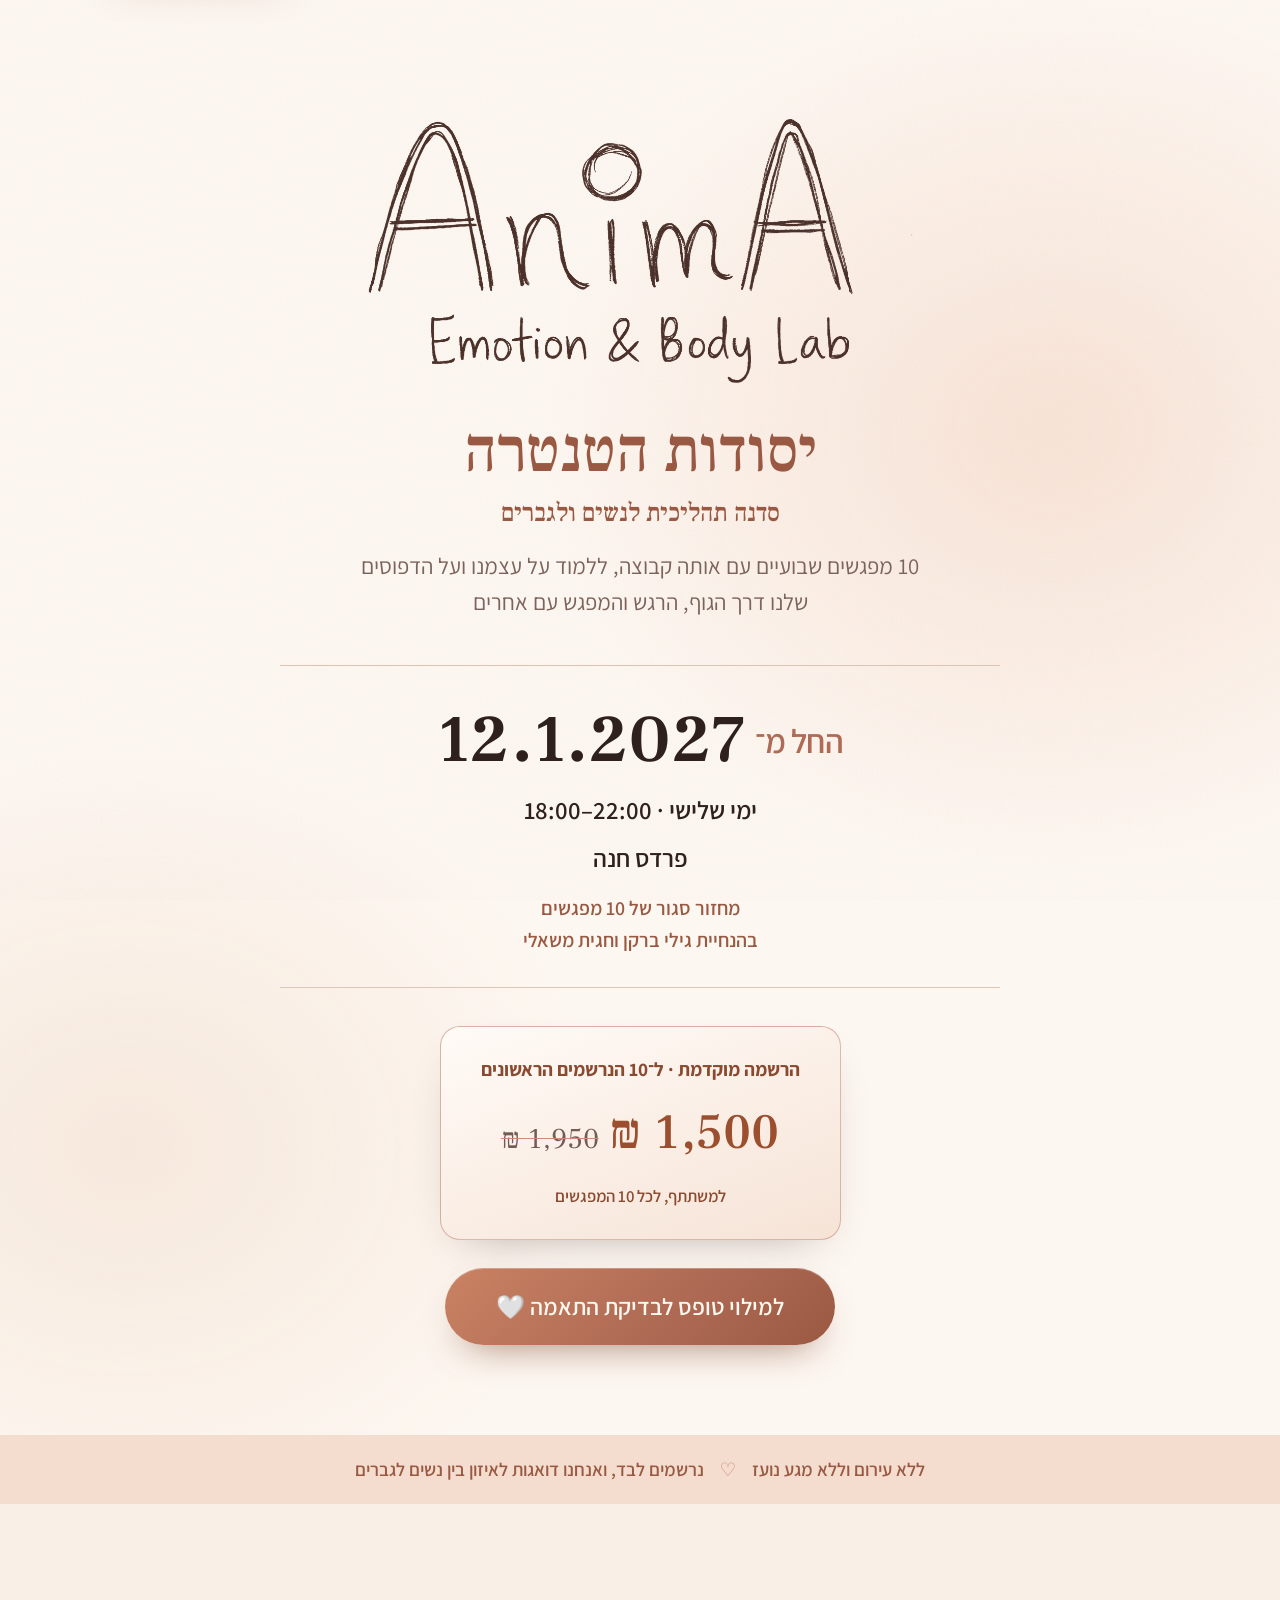
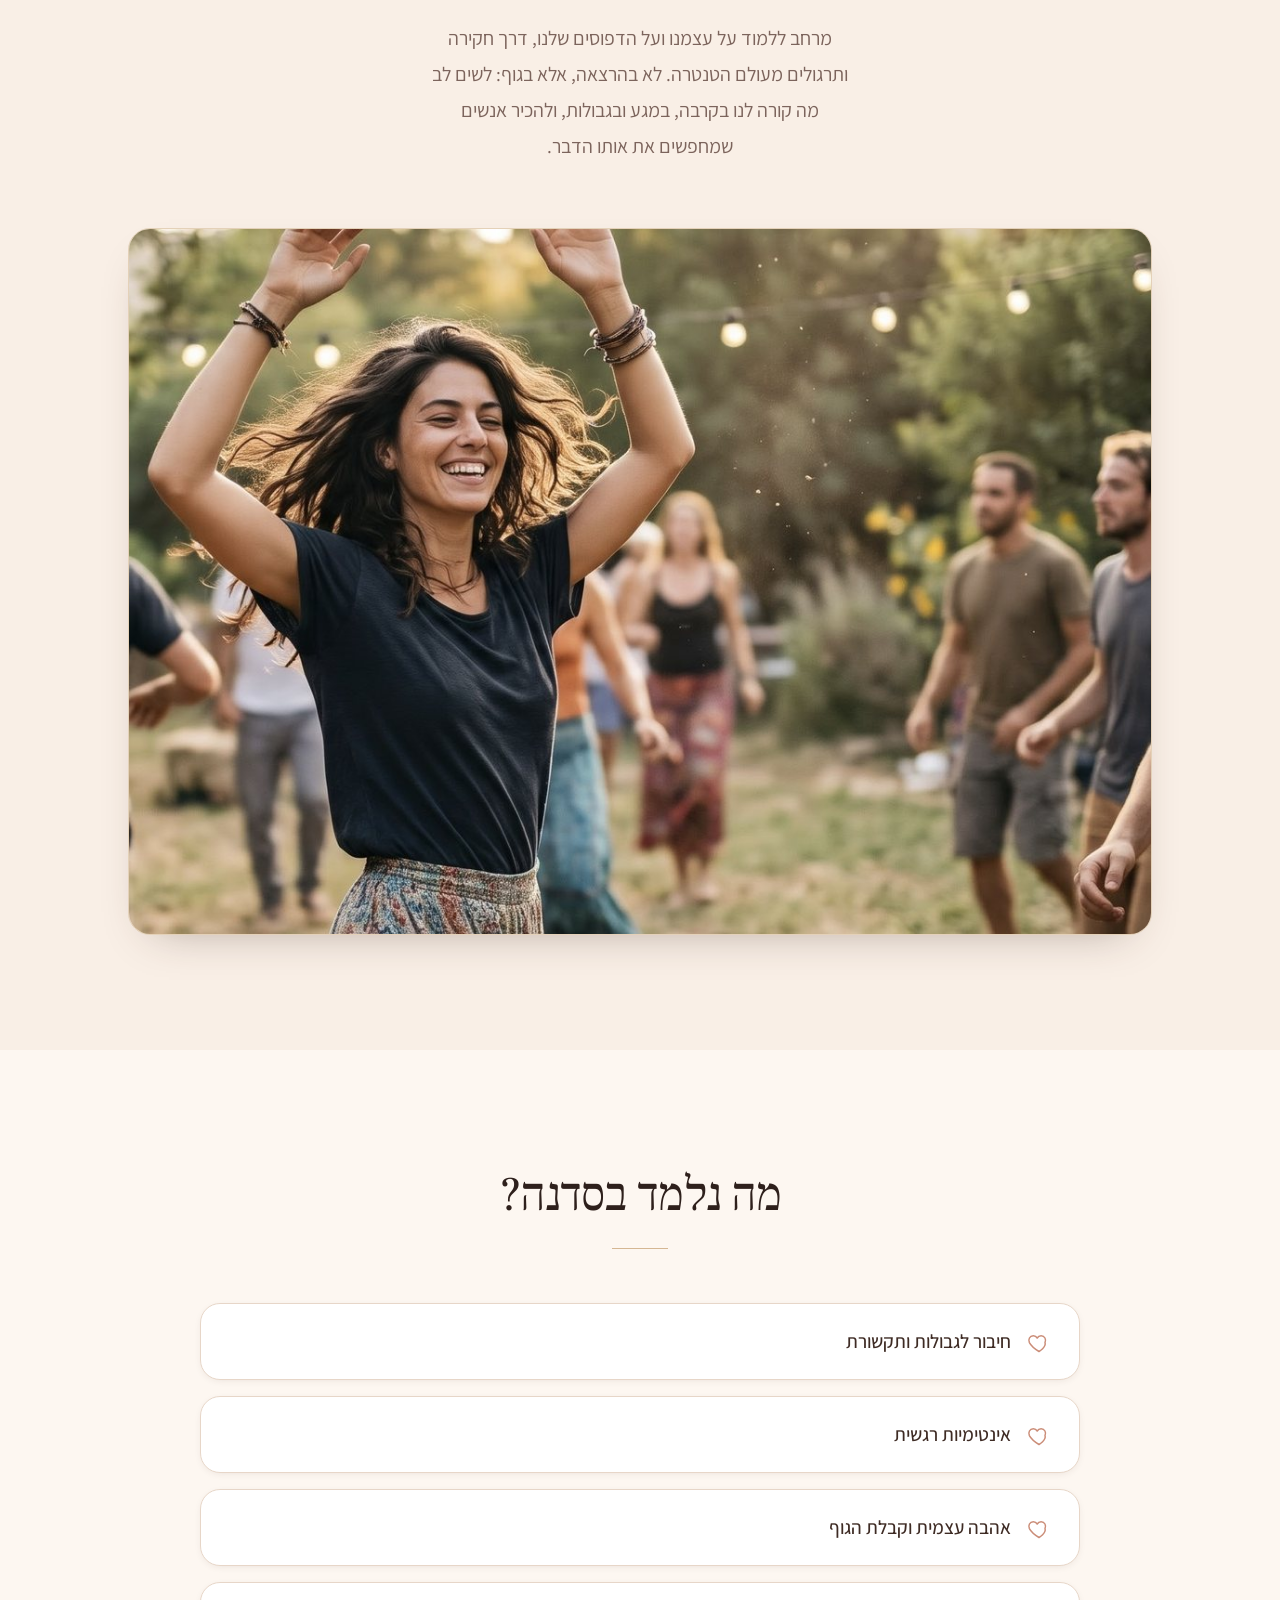
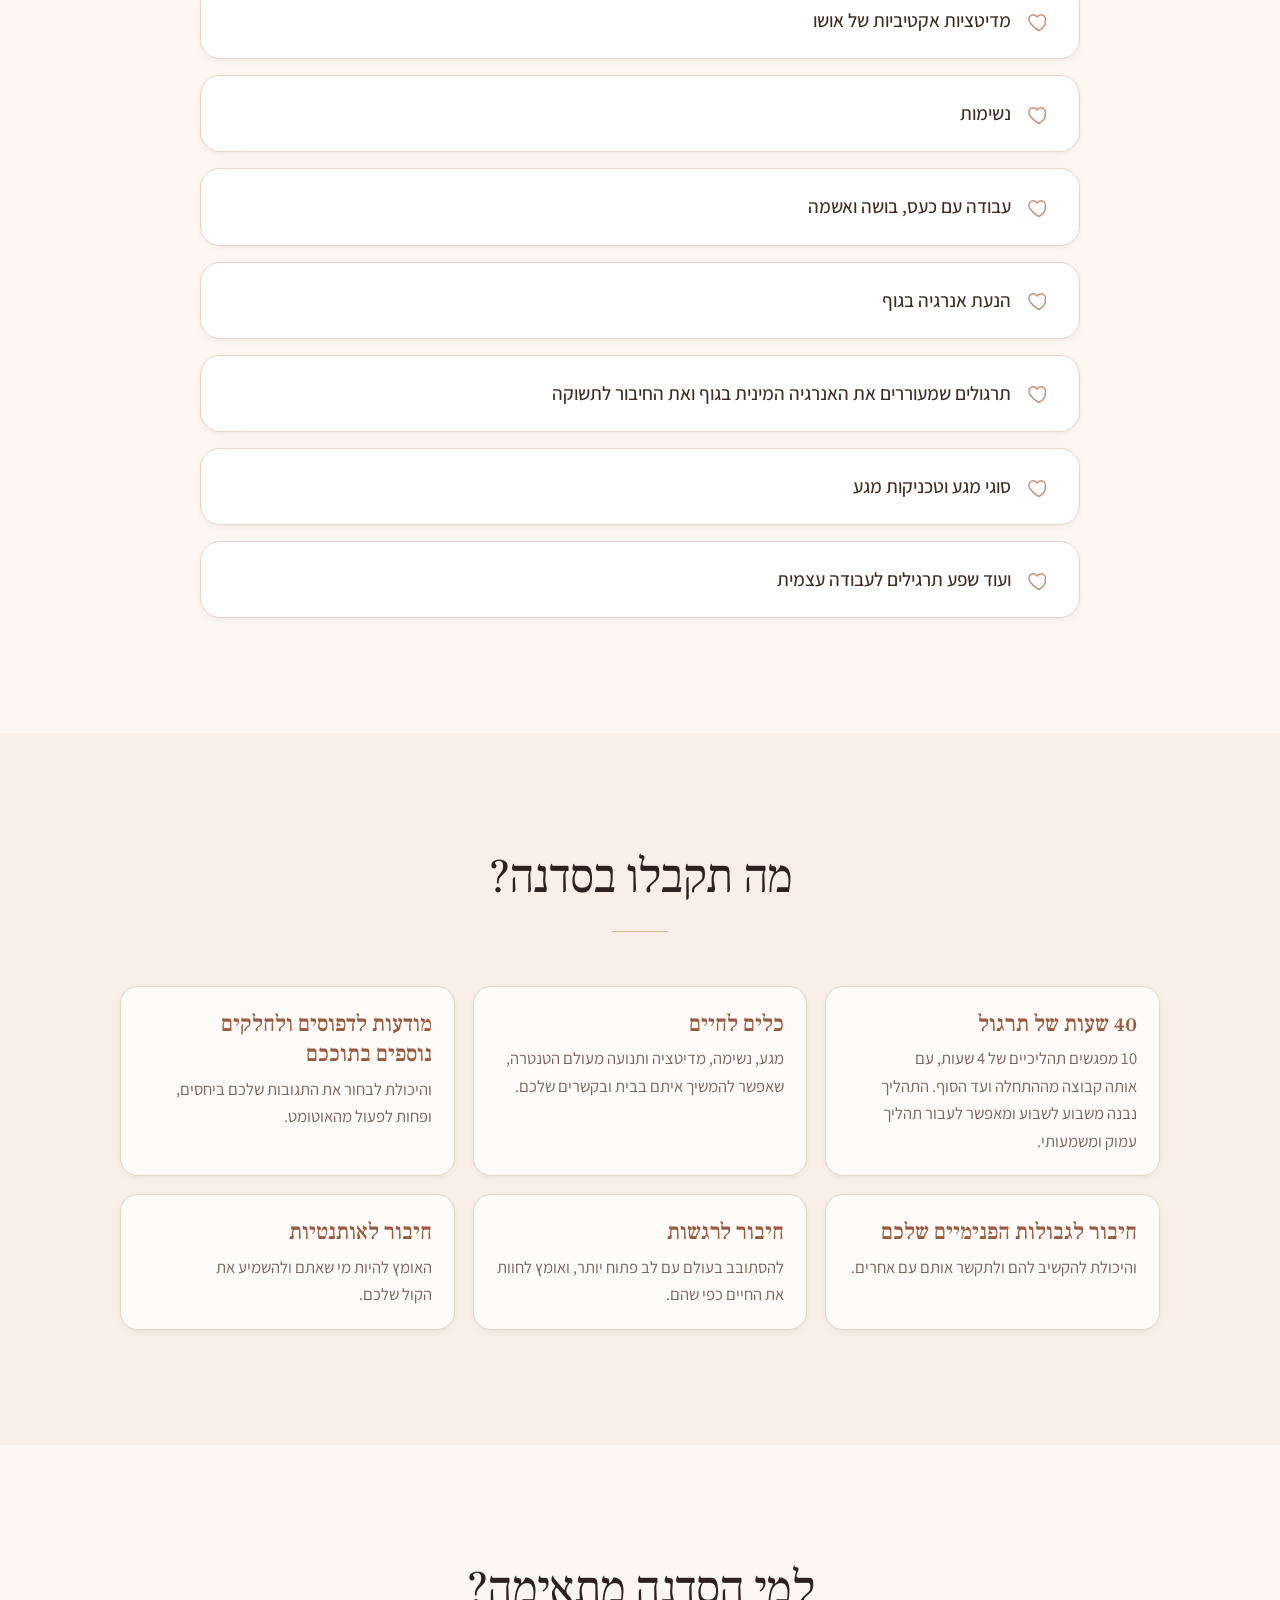
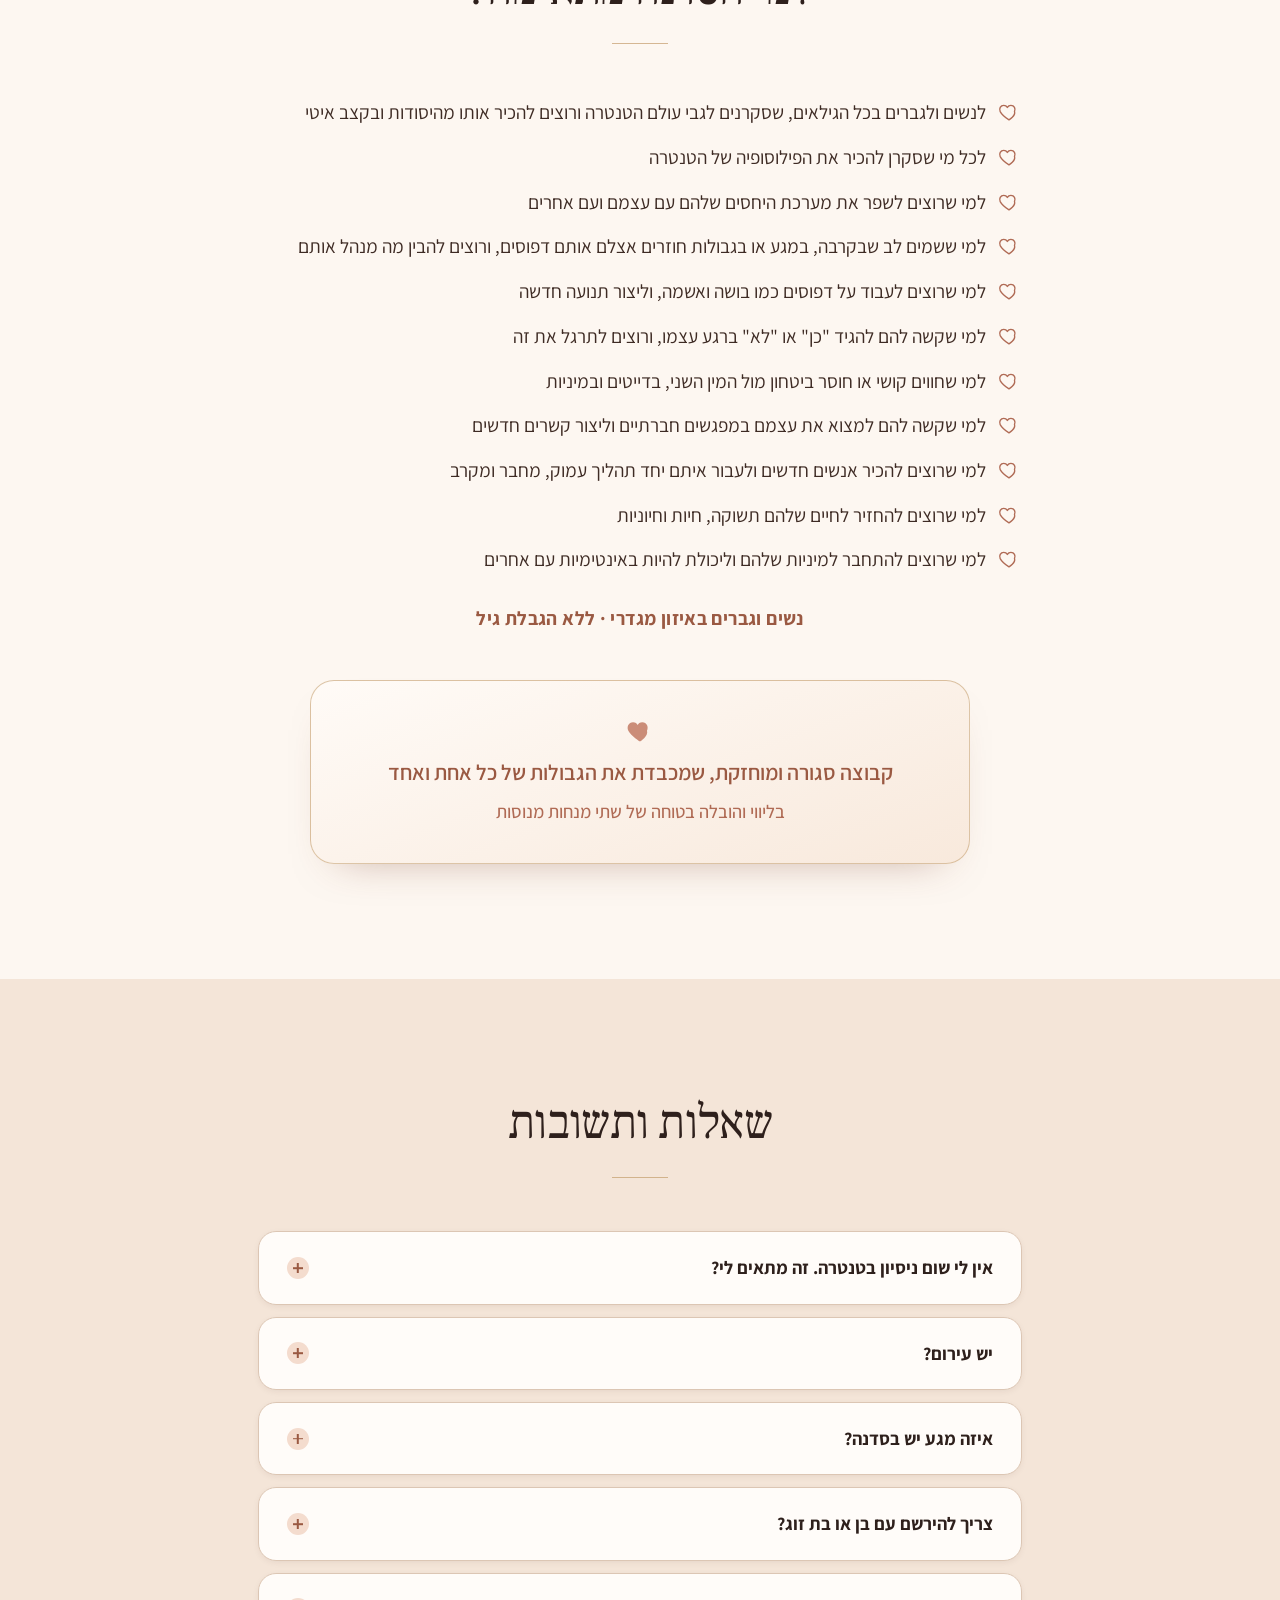
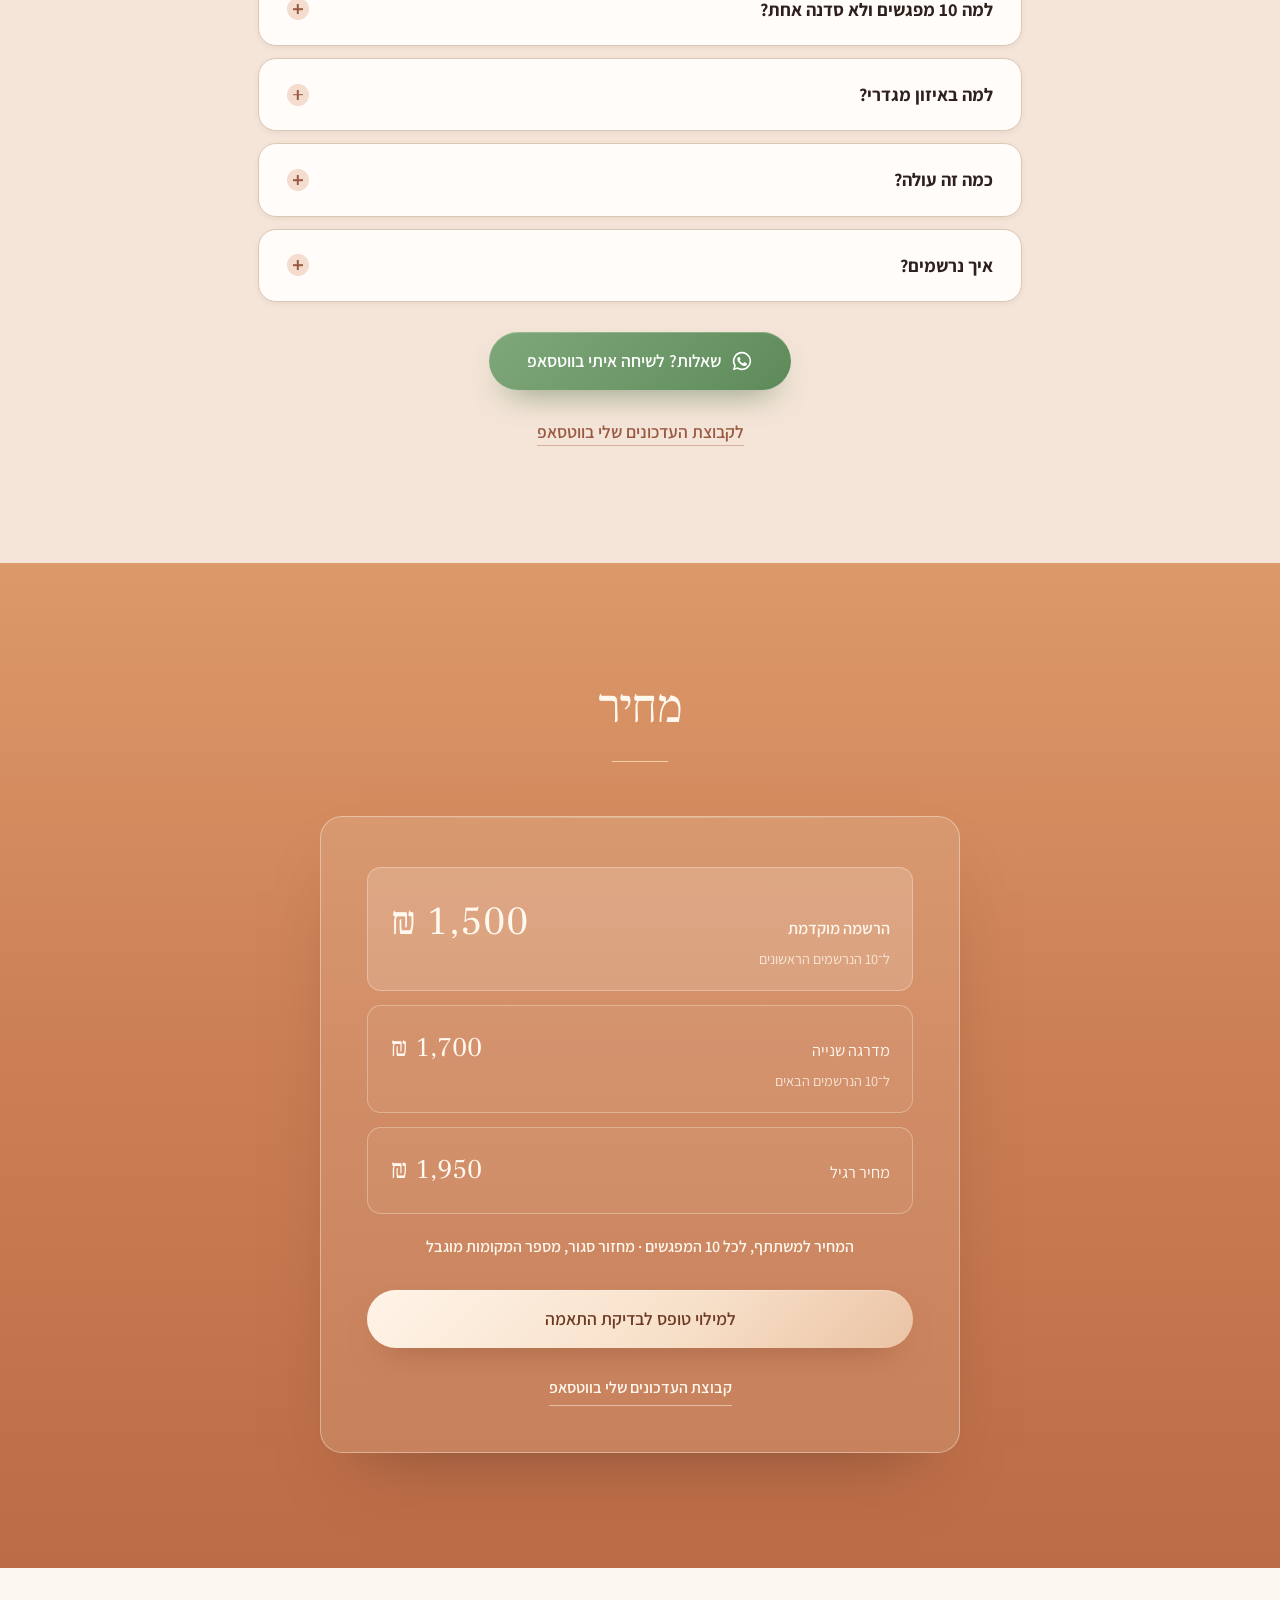
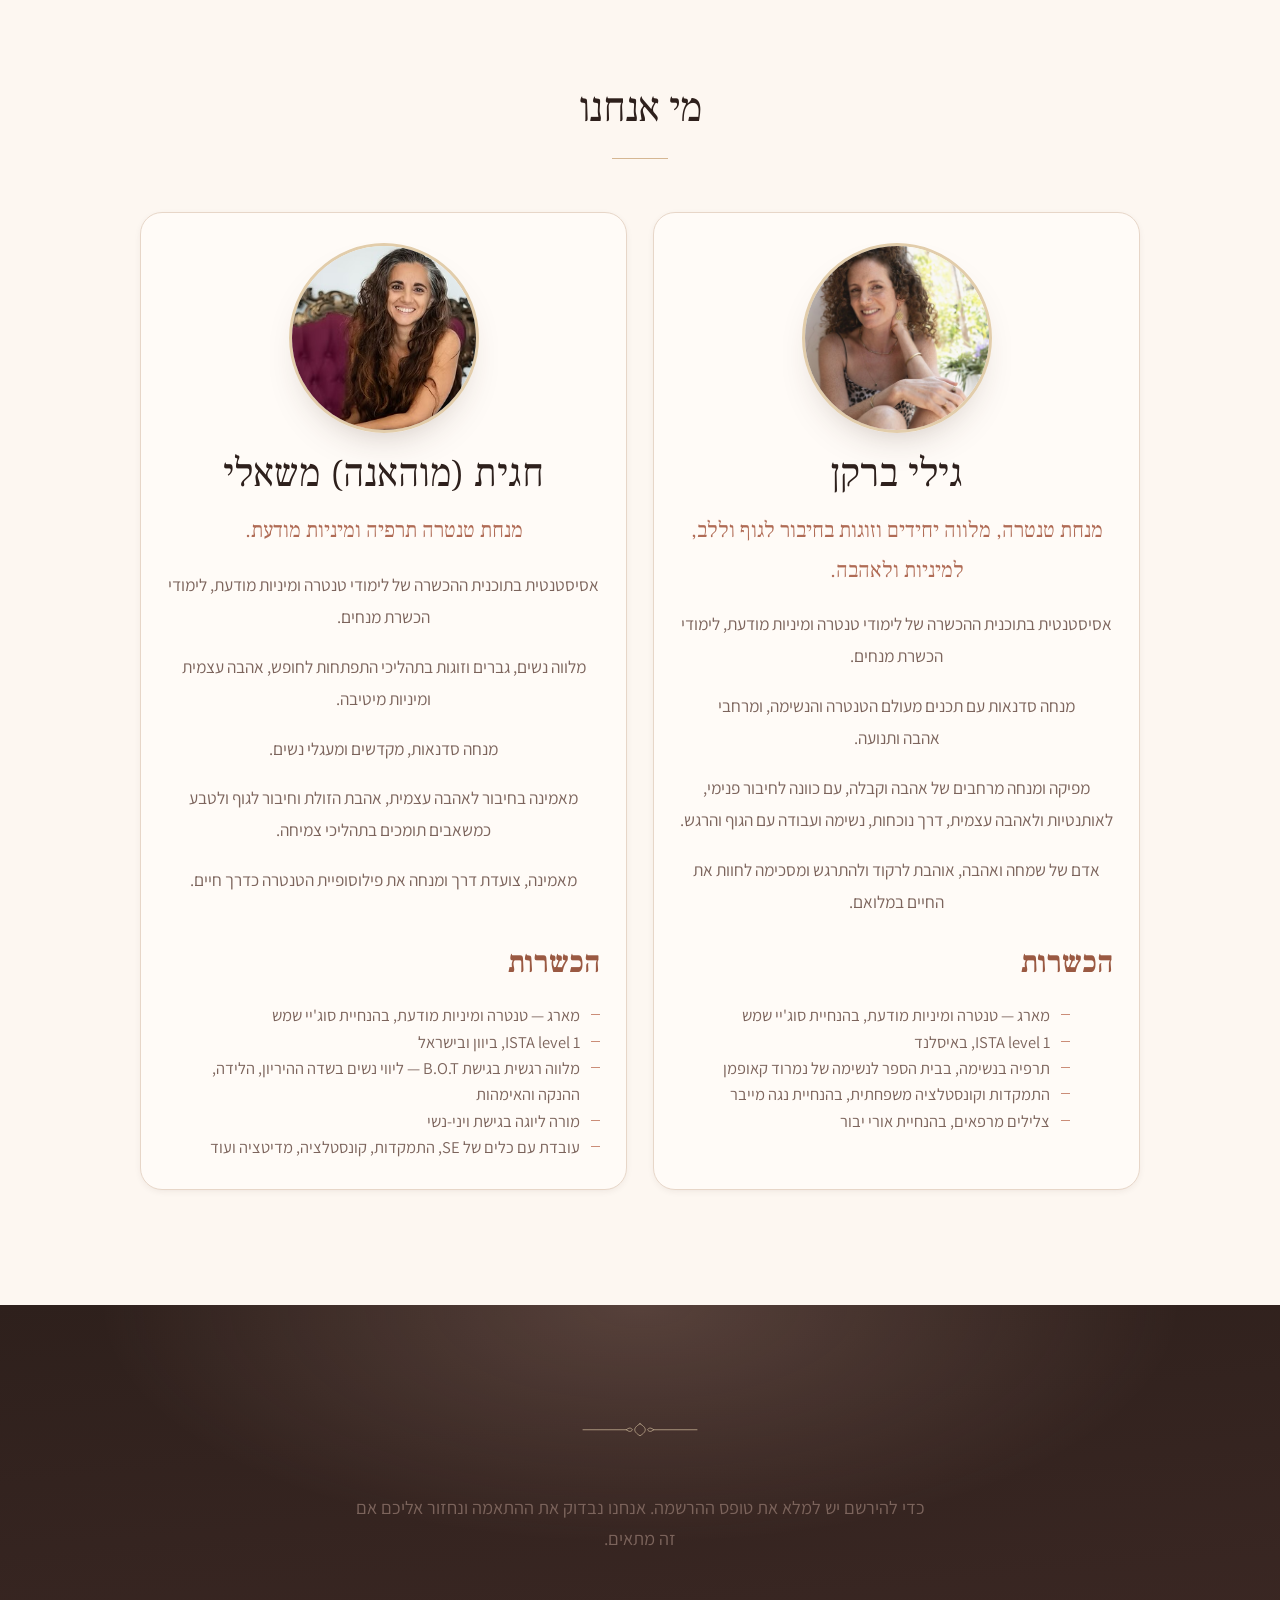
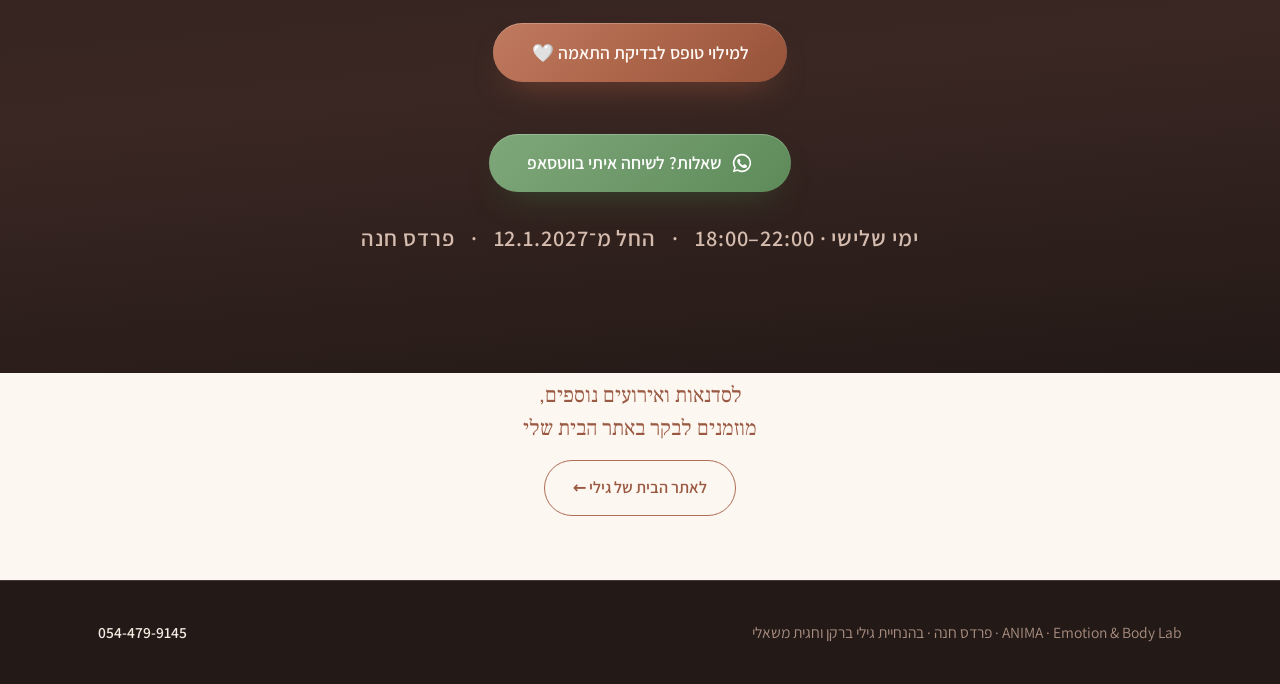
==== index.html @ 88823bd6 "ANIMA page: form buttons say 'למילוי טופס לבדיקת התאמה' Co-Authored-By: Claude Opus 5.5 <noreply@ant" ====
<!doctype html>
<html lang="he" dir="rtl">
<head>
<meta charset="utf-8">
<meta name="viewport" content="width=device-width,initial-scale=1,viewport-fit=cover">
<title>ANIMA · Emotion &amp; Body Lab</title>
<meta name="description" content="ANIMA · Emotion &amp; Body Lab – סדנה תהליכית מעולם הטנטרה לנשים ולגברים בפרדס חנה. 10 מפגשים, ימי שלישי 18:00–22:00, מפגש ראשון 12.1.2027. בהנחיית גילי ברקן וחגית משאלי.">
<meta property="og:type" content="website">
<meta property="og:locale" content="he_IL">
<meta property="og:title" content="ANIMA · Emotion &amp; Body Lab">
<meta property="og:description" content="סדנה תהליכית מעולם הטנטרה לנשים ולגברים · 10 מפגשים בימי שלישי · פרדס חנה · ללא עירום וללא מגע נועז.">
<link rel="icon" href="data:image/svg+xml,%3Csvg xmlns='http://www.w3.org/2000/svg' viewBox='0 0 100 100'%3E%3Ctext y='.9em' font-size='90'%3E%F0%9F%A4%8D%3C/text%3E%3C/svg%3E">
<link rel="preconnect" href="https://fonts.googleapis.com">
<link rel="preconnect" href="https://fonts.gstatic.com" crossorigin>
<link rel="stylesheet" href="https://fonts.googleapis.com/css2?family=Assistant:wght@300;400;500;600;700&family=Frank+Ruhl+Libre:wght@300;400;500;700;900&family=Cardo:ital,wght@0,400;0,700;1,400&family=Patrick+Hand&display=swap">
<style>[hidden]:not([hidden=until-found i]){display:none!important}img{max-width:100%}

/* ---- */


:root{
  color-scheme: light;
  direction: rtl;
  --cream:#FCF6F0;
  --cream-2:#F8EDE4;
  --sand:#F1E2D5;
  --espresso:#2E201C;
  --espresso-2:#231916;
  --clay:#9E5A4C;
  --clay-deep:#83483C;
  --clay-light:#C07F6E;
  --blush:#E2B3A4;
  --blush-soft:#F0D5C9;
  --gilt:#BE9B62;
  --gilt-soft:#DCC49A;
  --ink:#3B2823;
  --muted:#77605A;
  --muted-2:#6F5A52;
  --on-dark:#F7EBE2;
  --on-dark-2:#D5BCAF;
  --on-dark-3:#A98E82;
  --line:#E7D6C8;
  --line-2:#DCC6B4;
  --line-dark:rgba(242,227,214,.16);
  --sh-sm:0 2px 10px -4px rgba(62,38,30,.16);
  --sh-md:0 18px 44px -26px rgba(62,38,30,.42);
  --sh-lg:0 34px 70px -40px rgba(62,38,30,.5);
}
*,*::before,*::after{box-sizing:border-box;}
body{
  margin:0;
  direction:rtl;
  text-align:right;
  background:var(--cream);
  color:var(--ink);
  font-family:'Assistant','Segoe UI',system-ui,-apple-system,Arial,sans-serif;
  font-size:17.5px;
  font-weight:400;
  line-height:1.8;
  -webkit-font-smoothing:antialiased;
  text-rendering:optimizeLegibility;
  overflow-x:hidden;
}
img{max-width:100%;display:block;}
a{color:inherit;text-decoration:none;}
h1,h2,h3{font-family:'Frank Ruhl Libre','Times New Roman',Georgia,serif;font-weight:400;text-wrap:balance;margin:0;line-height:1.22;}
p{margin:0;}
dl,dd{margin:0;}
s{text-decoration-thickness:1px;}
::selection{background:var(--blush-soft);color:var(--espresso);}
:focus-visible{outline:2px solid var(--clay);outline-offset:3px;border-radius:6px;}

/* ================= layout primitives ================= */
.wrap{width:100%;max-width:1180px;margin-inline:auto;padding-inline:clamp(20px,5vw,48px);}
.wrap--narrow{max-width:940px;}
.section{padding-block:clamp(70px,9vw,126px);position:relative;}
.section h2{font-size:clamp(1.95rem,4.5vw,3rem);letter-spacing:-.015em;color:var(--espresso);}
.section h2 em{font-style:normal;color:var(--clay);}
.rule{width:56px;height:1px;background:var(--gilt);margin-top:24px;opacity:.75;}
.rule--center{margin-inline:auto;}
.grain{
  position:fixed;inset:0;z-index:6;pointer-events:none;opacity:.05;mix-blend-mode:multiply;
  background-image:url("data:image/svg+xml,%3Csvg xmlns='http://www.w3.org/2000/svg' width='200' height='200'%3E%3Cfilter id='n'%3E%3CfeTurbulence type='fractalNoise' baseFrequency='.8' numOctaves='3'/%3E%3C/filter%3E%3Crect width='200' height='200' filter='url(%23n)'/%3E%3C/svg%3E");
}
.sprig{display:block;width:120px;height:auto;color:var(--gilt);opacity:.85;}

/* ================= buttons ================= */
.cta{
  display:inline-flex;align-items:center;justify-content:center;gap:.55rem;
  font-family:inherit;font-size:clamp(1rem,1.5vw,1.1rem);font-weight:600;line-height:1.35;
  text-align:center;padding:1.08rem 2.4rem;border-radius:999px;border:0;cursor:pointer;
  background:linear-gradient(135deg,#A8604F 0%,#94523F 52%,#7E4234 100%);
  color:#FFF8F4;
  box-shadow:0 16px 34px -18px rgba(131,72,60,.85), inset 0 1px 0 rgba(255,255,255,.22);
  transition:transform .32s cubic-bezier(.2,.8,.3,1), box-shadow .32s ease, filter .32s ease;
}
.cta:hover{transform:translateY(-3px);box-shadow:0 24px 46px -20px rgba(131,72,60,.9), inset 0 1px 0 rgba(255,255,255,.28);filter:saturate(1.06);}
.cta:active{transform:translateY(-1px);}
.cta--onDark{
  background:linear-gradient(135deg,#F3D3C6 0%,var(--blush) 55%,#CE9585 100%);
  color:#3A241E;
  box-shadow:0 18px 40px -20px rgba(0,0,0,.72), inset 0 1px 0 rgba(255,255,255,.4);
}
.cta--sm{padding:.62rem 1.35rem;font-size:.92rem;}

/* ================= sticky header ================= */
.topbar{
  position:fixed;inset-inline:0;top:0;z-index:50;
  padding-top:env(safe-area-inset-top,0px);
  background:rgba(252,246,240,.88);
  -webkit-backdrop-filter:saturate(1.4) blur(14px);backdrop-filter:saturate(1.4) blur(14px);
  border-bottom:1px solid var(--line);
  transform:translateY(-102%);transition:transform .42s cubic-bezier(.2,.8,.3,1);
}
.topbar.show{transform:none;}
.topbar .wrap{display:flex;align-items:center;justify-content:space-between;gap:20px;height:64px;}
.topbar .brand{
  font-family:'Frank Ruhl Libre',serif;font-size:1.22rem;color:var(--clay-deep);
  letter-spacing:.06em;font-weight:500;
}
.topbar .meta{font-size:.9rem;color:var(--muted-2);letter-spacing:.04em;}
.topbar .right{display:flex;align-items:center;gap:18px;}

/* ================= hero ================= */
.hero{
  position:relative;
  background:
    radial-gradient(64% 46% at 84% 42%, #F9E4D8 0%, rgba(249,228,216,0) 64%),
    radial-gradient(56% 42% at 8% 78%, #F5E8DC 0%, rgba(245,232,220,0) 66%),
    var(--cream);
}
.hero-photo{position:relative;}
.hero-photo img{
  width:100%;display:block;
  height:clamp(300px,46vh,520px);object-fit:cover;object-position:center 68%;
}
.hero-photo .veil{
  position:absolute;inset:0;pointer-events:none;
  background:linear-gradient(0deg, var(--cream) 0%, rgba(252,246,240,.3) 5%, rgba(252,246,240,0) 16%);
}
.hero-inner{
  display:flex;flex-direction:column;align-items:center;text-align:center;
  padding-block:clamp(30px,4vw,48px) clamp(58px,7vw,96px);
}
.hero-name{
  font-family:'Frank Ruhl Libre',serif;font-weight:500;
  font-size:clamp(4.5rem,14.6vw,9.3rem);line-height:1;letter-spacing:.01em;
  color:var(--clay-deep);margin-bottom:18px;
}
.hero-lines{display:flex;flex-direction:column;gap:2px;color:var(--clay-deep);}
.hero-lines span{
  font-family:'Frank Ruhl Libre',serif;font-weight:400;
  font-size:clamp(1.57rem,3.72vw,2.29rem);line-height:1.4;letter-spacing:.03em;
}
.hero-lines span + span{font-size:clamp(1.33rem,2.92vw,1.76rem);opacity:.92;}
.hero-facts{
  display:flex;flex-wrap:wrap;justify-content:center;align-items:center;gap:.4rem 1.1rem;
  margin-block:clamp(26px,3.4vw,38px);padding-block:18px;
  border-block:1px solid var(--line);
  font-size:1.38rem;font-weight:600;color:var(--espresso);letter-spacing:.02em;
  width:100%;max-width:820px;
}
.hero-facts i{font-style:normal;color:var(--blush);font-size:.8em;}
.hero-badge{
  display:inline-flex;align-items:center;gap:9px;
  font-size:1.14rem;font-weight:600;letter-spacing:.04em;color:var(--clay-deep);
  background:linear-gradient(135deg,rgba(226,179,164,.3),rgba(240,213,201,.55));
  border:1px solid rgba(190,155,98,.5);
  padding:.46rem 1.15rem;border-radius:999px;margin-bottom:24px;
  box-shadow:var(--sh-sm);
}
.hero-badge .dot{width:8px;height:8px;border-radius:50%;background:var(--clay);flex:0 0 auto;}
.hero-inner .cta{font-size:clamp(1.33rem,2vw,1.46rem);padding:1.44rem 3.2rem;}
.hero-badge .dot{margin-inline-end:2px;}

/* ================= about ================= */
.about{background:var(--cream);}
.about-lead{
  margin-top:26px;max-width:34ch;
  font-family:'Frank Ruhl Libre',serif;font-size:clamp(1.34rem,2.9vw,1.9rem);
  line-height:1.56;color:var(--espresso);font-weight:400;letter-spacing:-.01em;
}
.about-cols{
  display:grid;grid-template-columns:1fr 1fr;gap:clamp(24px,4vw,64px);
  margin-top:clamp(40px,5vw,66px);padding-top:clamp(32px,4vw,46px);border-top:1px solid var(--line);
}
.about-col{display:flex;gap:18px;align-items:flex-start;}
.about-col:nth-child(n+3){
  border-top:1px solid var(--line);
  padding-top:clamp(28px,3.4vw,40px);margin-top:clamp(28px,3.4vw,40px);
}
.about-col .mark{flex:0 0 auto;margin-top:.85em;width:26px;height:1px;background:var(--clay-light);}
.about-col p{
  font-family:'Frank Ruhl Libre',serif;color:var(--espresso);
  font-size:clamp(1.34rem,2.9vw,1.9rem);line-height:1.56;
}

/* ================= what is tantra ================= */
.tantra{background:var(--cream-2);}
.tantra-head{margin-bottom:clamp(34px,4.4vw,54px);}
.tantra-head h2{font-size:clamp(2.1rem,5.2vw,3.3rem);}
.tantra-cols{display:grid;grid-template-columns:repeat(3,1fr);gap:clamp(26px,3.4vw,50px);}
.tantra-cols p{color:var(--muted);font-size:1.07rem;line-height:1.84;}
.tantra-cols p + p{
  border-inline-start:1px solid var(--line);
  padding-inline-start:clamp(26px,3.4vw,50px);
}

/* ================= question ================= */
.qa{background:var(--sand);}
.qa .wrap{max-width:900px;}
.qa h2{font-size:clamp(1.6rem,3.4vw,2.3rem);line-height:1.4;}
.qa-answer{
  margin-top:clamp(26px,3.4vw,40px);
  background:linear-gradient(168deg,#FFFCF9 0%, #FDF5EE 100%);
  border:1px solid var(--line-2);border-radius:22px;
  padding:clamp(26px,3.4vw,44px);
  box-shadow:var(--sh-md);
  display:flex;flex-direction:column;gap:18px;
}
.qa-answer p{color:var(--muted);font-size:1.08rem;line-height:1.86;}
.qa-answer p:first-child{color:var(--espresso);font-size:1.14rem;}

/* ================= photo band ================= */
.band{position:relative;overflow:hidden;line-height:0;}
.band img{width:100%;height:clamp(240px,32vw,420px);object-fit:cover;object-position:center 46%;}
.band .scrim{
  position:absolute;inset:0;pointer-events:none;
  background:linear-gradient(170deg, rgba(62,40,33,.14) 0%, rgba(46,32,28,.2) 100%);
}

/* ================= what we learn ================= */
.learn{background:var(--cream-2);}
.learn-head{margin-bottom:clamp(32px,4vw,48px);}
.learn-grid{display:grid;grid-template-columns:1.18fr .82fr;gap:clamp(28px,4.4vw,66px);align-items:start;}
.learn-body{display:flex;flex-direction:column;gap:20px;}
.learn-body p{color:var(--muted);font-size:1.1rem;line-height:1.85;}
.learn-note{
  background:#FFFCF9;border:1px solid var(--line);border-radius:18px;
  padding:clamp(24px,3vw,32px);box-shadow:var(--sh-sm);
  font-family:'Frank Ruhl Libre',serif;color:var(--clay-deep);
  font-size:clamp(1.12rem,2vw,1.3rem);line-height:1.68;
}

/* ================= who ================= */
.who{background:var(--cream);}
.who-lead{
  margin-top:26px;max-width:62ch;
  color:var(--muted);font-size:1.1rem;line-height:1.85;
}
.who-list{
  display:grid;grid-template-columns:1fr 1fr;
  gap:0 clamp(28px,4.4vw,70px);
  margin-top:clamp(32px,4vw,48px);
}
.who-item{display:flex;gap:14px;align-items:flex-start;padding-block:20px;border-top:1px solid var(--line);}
.who-item:nth-child(1),.who-item:nth-child(2){border-top:0;padding-top:0;}
.who-item .bud{flex:0 0 auto;line-height:1.8;}
.who-item p{font-size:1.07rem;line-height:1.8;color:var(--muted);}

/* ================= details (dark) ================= */
.details{
  background:
    radial-gradient(60% 48% at 84% 8%, rgba(226,179,164,.16) 0%, rgba(226,179,164,0) 68%),
    radial-gradient(52% 44% at 6% 96%, rgba(190,155,98,.14) 0%, rgba(190,155,98,0) 70%),
    linear-gradient(170deg,var(--espresso) 0%, var(--espresso-2) 100%);
  color:var(--on-dark);position:relative;overflow:hidden;
}
.details h2{color:#FCF3EC;}
.details-grid{display:grid;grid-template-columns:1.06fr .94fr;gap:clamp(32px,5vw,76px);align-items:center;margin-top:clamp(36px,4.4vw,56px);}
.date-plate{
  border:1px solid var(--line-dark);border-radius:22px;
  background:linear-gradient(160deg,rgba(255,255,255,.055),rgba(255,255,255,.015));
  padding:clamp(28px,3.6vw,44px);
}
.date-big{
  font-family:'Frank Ruhl Libre',serif;font-size:clamp(3.6rem,10.5vw,5.9rem);line-height:.98;
  color:#FCF3EC;font-weight:400;letter-spacing:-.03em;font-variant-numeric:tabular-nums;
}
.date-day{font-size:1.06rem;color:var(--blush);letter-spacing:.18em;margin-top:14px;}
.fact-list{margin-top:30px;display:flex;flex-direction:column;}
.fact{display:flex;gap:16px;align-items:center;padding-block:15px;border-top:1px solid var(--line-dark);font-size:1.05rem;}
.fact:first-child{border-top:0;}
.fact .fic{flex:0 0 auto;color:var(--gilt-soft);}
.fact b{font-weight:600;color:#FCF3EC;min-width:4.6rem;}
.fact span:last-child{color:var(--on-dark-2);}
.price-card{
  position:relative;overflow:hidden;
  background:linear-gradient(160deg,rgba(255,255,255,.075),rgba(255,255,255,.02));
  border:1px solid rgba(190,155,98,.34);border-radius:22px;
  padding:clamp(30px,3.8vw,46px);box-shadow:var(--sh-lg);
}
.price-card::before{
  content:"";position:absolute;inset-block-start:0;inset-inline:0;height:1px;
  background:linear-gradient(90deg,transparent,rgba(220,196,154,.75),transparent);
}
.price-soldout{
  display:flex;align-items:flex-start;gap:10px;
  font-size:1rem;font-weight:600;color:var(--on-dark-2);
  padding-bottom:20px;margin-bottom:22px;border-bottom:1px solid var(--line-dark);
}
.price-soldout span{color:var(--blush);line-height:1.5;}
.price-label{font-size:.79rem;letter-spacing:.22em;color:var(--blush);font-weight:600;margin-bottom:18px;}
.price-now{
  font-family:'Frank Ruhl Libre',serif;font-size:clamp(2.9rem,7.4vw,3.9rem);line-height:1.05;
  color:#FCF3EC;font-variant-numeric:tabular-nums;
  display:flex;align-items:baseline;gap:.62em;flex-wrap:wrap;
}
.price-now .unit{font-size:.5em;color:var(--gilt-soft);}
.price-old{
  font-size:.74em;color:var(--on-dark-3);
  text-decoration-line:line-through;text-decoration-thickness:.045em;
  text-decoration-color:rgba(226,179,164,.85);
}
.price-new{color:#FCF3EC;}
.price-sub{font-size:1rem;color:var(--on-dark-2);margin-top:6px;}
.price-until{
  display:flex;align-items:center;gap:10px;
  margin-top:22px;padding-top:20px;border-top:1px solid var(--line-dark);
  font-size:.99rem;color:var(--blush);font-weight:600;
}
.price-card .cta{margin-top:30px;width:100%;}

/* ================= guide ================= */
.guide{background:var(--cream);}
.guide-grid{
  display:grid;grid-template-columns:.62fr 1fr;gap:clamp(30px,4.6vw,60px);align-items:start;
  max-width:1020px;margin-inline:auto;
}
.portrait{position:relative;isolation:isolate;}
.portrait-frame{
  position:relative;z-index:1;overflow:hidden;
  border-radius:50% 50% 14px 14px / 34% 34% 14px 14px;
  background:linear-gradient(168deg,#F7E2D7 0%, #EFCFC0 55%, #E3B6A4 100%);
  box-shadow:var(--sh-md);
}
.portrait-frame img{
  width:100%;aspect-ratio:3/4;object-fit:cover;object-position:center 15%;
  mix-blend-mode:multiply;filter:contrast(1.02) saturate(1.04);
}
.portrait-frame .edge{
  position:absolute;inset:0;pointer-events:none;
  border-radius:inherit;border:1px solid rgba(190,155,98,.55);
}
.portrait::after{
  content:"";position:absolute;z-index:0;inset:30px -16px -16px 30px;
  border:1px solid rgba(190,155,98,.5);
  border-radius:50% 50% 14px 14px / 34% 34% 14px 14px;
}
.guide h2{font-size:clamp(2rem,4.2vw,2.6rem);}
.guide .portrait{position:sticky;top:96px;}
.guide .role{font-family:'Frank Ruhl Libre',serif;font-size:clamp(1.18rem,2.1vw,1.36rem);color:var(--clay);margin-top:12px;}
.guide p.bio{margin-top:18px;font-size:1.08rem;line-height:1.85;color:var(--muted);}
.guide .sprig{margin:26px auto 0;}

/* ================= safe ================= */
.safe{background:var(--cream-2);}
.safe-grid{display:grid;grid-template-columns:.86fr 1.14fr;gap:clamp(28px,4.4vw,70px);align-items:start;}
.safe-lines{display:grid;gap:16px;margin-bottom:26px;}
.safe-line{
  display:flex;gap:16px;align-items:flex-start;
  background:var(--cream);border:1px solid var(--line);border-radius:16px;
  padding:20px 24px;font-size:1.06rem;color:var(--espresso);line-height:1.7;
}
.safe-line .bud{flex:0 0 auto;}
.safe .note{
  font-family:'Frank Ruhl Libre',serif;color:var(--clay-deep);
  font-size:clamp(1.1rem,2vw,1.3rem);line-height:1.7;
}

/* ================= final ================= */
.final{
  position:relative;overflow:hidden;text-align:center;
  background:
    radial-gradient(64% 54% at 50% 0%, rgba(226,179,164,.22) 0%, rgba(226,179,164,0) 66%),
    linear-gradient(175deg,var(--espresso) 0%, #3A2723 55%, var(--espresso-2) 100%);
  color:var(--on-dark);
}
.final .wrap{display:flex;flex-direction:column;align-items:center;}
.final h2{font-size:clamp(1.9rem,4.4vw,2.95rem);color:#FCF3EC;max-width:20ch;font-weight:400;}
.final .cta{margin-top:34px;}
.final .foot-meta{
  margin-top:26px;display:flex;flex-wrap:wrap;justify-content:center;gap:.4rem .9rem;
  color:var(--on-dark-3);font-size:.98rem;letter-spacing:.04em;
}
.final .sprig{margin:0 auto 26px;color:var(--gilt-soft);opacity:.7;}

/* ================= footer ================= */
.footer{background:var(--espresso-2);color:var(--on-dark-3);padding-block:38px;font-size:.97rem;border-top:1px solid var(--line-dark);}
.footer .wrap{display:flex;flex-wrap:wrap;gap:12px 28px;align-items:center;justify-content:space-between;}
.footer a{color:var(--on-dark);font-weight:600;}
.footer a:hover{color:var(--blush);}

/* ================= mobile sticky bar ================= */
.bar{
  position:fixed;inset-inline:0;bottom:0;z-index:55;
  padding:11px 16px;padding-bottom:calc(11px + env(safe-area-inset-bottom,0px));
  background:rgba(252,246,240,.95);border-top:1px solid var(--line);
  -webkit-backdrop-filter:blur(12px);backdrop-filter:blur(12px);
  transform:translateY(130%);transition:transform .4s cubic-bezier(.2,.8,.3,1);
}
.bar.show{transform:none;}
.bar .cta{width:100%;padding-block:.95rem;font-size:1rem;}

/* ================= motion ================= */
@keyframes rise{from{opacity:0;transform:translateY(22px);}to{opacity:1;transform:none;}}
.reveal.in{animation:rise .9s cubic-bezier(.22,.8,.3,1) both;}
.reveal.in.d1{animation-delay:.08s;}
.reveal.in.d2{animation-delay:.16s;}
.reveal.in.d3{animation-delay:.24s;}

/* ================= responsive ================= */
@media (max-width:1000px){
  .about-cols,.tantra-cols,.learn-grid,.details-grid,.guide-grid,.safe-grid{grid-template-columns:1fr;}
  .guide .portrait{position:static;}
  .about-col:nth-child(n+2){
    border-top:1px solid var(--line);
    padding-top:26px;margin-top:26px;
  }

  .tantra-cols{gap:0;}
  .tantra-cols p + p{
    border-inline-start:0;padding-inline-start:0;
    border-top:1px solid var(--line);padding-top:22px;margin-top:22px;
  }
  .portrait{max-width:320px;}
  .portrait::after{inset:24px -12px -12px 24px;}
}
@media (max-width:860px){
  .topbar{display:none;}
}
@media (max-width:640px){
  body{font-size:16.5px;padding-bottom:84px;}
  .gates-grid{grid-template-columns:1fr;}
  .who-lead{
  margin-top:26px;max-width:62ch;
  color:var(--muted);font-size:1.1rem;line-height:1.85;
}
.who-list{grid-template-columns:1fr;}
  .who-item:nth-child(2){border-top:1px solid var(--line);padding-top:20px;}
  .about-cols{gap:0;}

  .hero-facts{gap:.35rem .7rem;font-size:.97rem;}
  .footer .wrap{justify-content:flex-start;}
  .portrait{max-width:none;}
  .portrait::after{display:none;}
}
@media (min-width:641px){
  .bar{display:none;}
}
@media (prefers-reduced-motion:reduce){
  *{animation-duration:.01ms!important;animation-iteration-count:1!important;transition-duration:.01ms!important;}
  .reveal.in{animation:none;}
}

/* ================= retreat additions ================= */
.hero-lines span + span + span{font-size:clamp(1.12rem,2.4vw,1.5rem);opacity:1;color:var(--clay);margin-top:10px;}
.hero-sub{
  margin-top:26px;max-width:46ch;font-size:clamp(1.06rem,2.1vw,1.26rem);
  line-height:1.72;color:var(--muted);
}
.hero-scarce{
  display:flex;flex-wrap:wrap;justify-content:center;align-items:center;gap:8px 14px;
  margin-bottom:22px;font-size:1.02rem;font-weight:600;color:var(--clay-deep);text-align:center;
}
.hero-scarce b{color:var(--espresso);font-weight:700;}
.hero-scarce s{color:var(--muted-2);font-weight:600;text-decoration-thickness:1.5px;}

/* lead paragraph that opens a section */
.lede{
  font-family:'Frank Ruhl Libre',serif;font-size:clamp(1.24rem,2.6vw,1.72rem);
  line-height:1.56;color:var(--espresso);max-width:40ch;margin-top:26px;
}
.note-strip{
  display:inline-flex;align-items:center;gap:12px;margin-top:26px;
  padding:14px 24px;border-radius:999px;
  background:var(--cream);border:1px solid var(--line-2);
  font-size:1.04rem;font-weight:600;color:var(--clay-deep);
}
.note-strip::before{content:"";width:7px;height:7px;border-radius:50%;background:var(--clay);flex:0 0 auto;}

/* two-column prose */
.prose-cols{
  display:grid;grid-template-columns:1fr 1fr;gap:clamp(26px,3.6vw,56px);
  margin-top:clamp(36px,4.4vw,56px);
}
.prose-cols p{color:var(--muted);font-size:1.08rem;line-height:1.84;}
.prose-cols p + p{margin-top:20px;}

/* the "why" block and its aside */
.why{background:var(--cream-2);}
.why-grid{display:grid;grid-template-columns:1.1fr .9fr;gap:clamp(28px,4.4vw,66px);align-items:start;}
.why-body p{color:var(--muted);font-size:1.08rem;line-height:1.84;}
.why-body p + p{margin-top:20px;}
.shy{
  background:#FFFCF9;border:1px solid var(--line);border-radius:20px;
  padding:clamp(26px,3.2vw,38px);box-shadow:var(--sh-sm);
}
.shy h3{font-size:clamp(1.3rem,2.4vw,1.6rem);color:var(--clay-deep);margin-bottom:16px;}
.shy p{color:var(--muted);font-size:1.06rem;line-height:1.82;}

/* what we will practise */
.practice{background:var(--cream);}
.practice-grid{display:grid;grid-template-columns:repeat(3,1fr);gap:clamp(14px,1.6vw,20px);margin-top:clamp(34px,4vw,50px);}
.practice-item{
  display:flex;align-items:center;gap:16px;
  background:#FFFCF9;border:1px solid var(--line);border-radius:16px;
  padding:clamp(20px,2.2vw,26px);
  transition:transform .35s cubic-bezier(.2,.8,.3,1), box-shadow .35s ease, border-color .35s ease;
}
.practice-item:hover{transform:translateY(-3px);box-shadow:var(--sh-md);border-color:var(--line-2);}
.practice-item .dot{
  flex:0 0 auto;width:34px;height:34px;border-radius:50%;display:grid;place-items:center;
  background:linear-gradient(145deg,var(--blush-soft),#F7E4DA);
  border:1px solid rgba(190,155,98,.5);color:var(--clay-deep);
}
.practice-item p{font-size:1.02rem;line-height:1.5;color:var(--espresso);font-weight:500;}

/* the place */
.place{background:var(--sand);}
.place-grid{display:grid;grid-template-columns:1fr 1fr;gap:clamp(28px,4.4vw,68px);align-items:center;}
.place-name{font-family:'Frank Ruhl Libre',serif;font-size:clamp(1.9rem,4vw,2.5rem);color:var(--espresso);line-height:1.25;}
.place-when{margin-top:16px;font-size:1.12rem;font-weight:600;color:var(--clay-deep);}
.place-list{display:grid;gap:0;}
.place-list div{
  display:flex;align-items:center;gap:16px;padding-block:18px;
  border-top:1px solid rgba(168,104,92,.2);font-size:1.08rem;color:#57423C;
}
.place-list div:first-child{border-top:0;padding-top:0;}
.place-list .tick{flex:0 0 auto;color:var(--clay);}

/* price tiers */
.tiers{display:grid;gap:14px;margin-top:4px;}
.tier{
  display:flex;align-items:baseline;justify-content:space-between;gap:16px;flex-wrap:wrap;
  padding:18px 22px;border-radius:14px;
  border:1px solid var(--line-dark);background:rgba(255,255,255,.04);
}
.tier .t-label{font-size:1.02rem;color:var(--on-dark-2);}
.tier .t-value{font-family:'Frank Ruhl Libre',serif;font-size:1.7rem;color:#FCF3EC;font-variant-numeric:tabular-nums;}
.tier--lead{
  border-color:rgba(190,155,98,.5);
  background:linear-gradient(160deg,rgba(255,255,255,.085),rgba(255,255,255,.02));
}
.tier--lead .t-label{color:var(--blush);font-weight:600;}
.tier--lead .t-value{font-size:2.5rem;color:#FCF3EC;display:inline-flex;align-items:baseline;gap:.42em;}
.tier--lead .t-value s{font-size:.62em;color:var(--on-dark-3);text-decoration-thickness:.05em;text-decoration-color:rgba(226,179,164,.8);}
.limited{
  display:flex;align-items:center;gap:10px;margin-top:20px;
  font-size:1rem;font-weight:600;color:var(--blush);
}
.links-row{display:flex;flex-wrap:wrap;gap:12px 26px;margin-top:26px;font-size:1rem;}
.links-row a{color:var(--on-dark);font-weight:600;border-bottom:1px solid rgba(226,179,164,.5);padding-bottom:2px;}
.links-row a:hover{color:var(--blush);}

@media (max-width:1000px){
  .prose-cols,.why-grid,.place-grid{grid-template-columns:1fr;}
  .practice-grid{grid-template-columns:repeat(2,1fr);}
}
@media (max-width:640px){
  .practice-grid{grid-template-columns:1fr;}
  .hero-scarce{font-size:.95rem;margin-bottom:18px;}
  .hero-sub{margin-top:18px;font-size:1.02rem;}
  .hero-photo img{height:clamp(250px,52vw,340px);object-position:center 70%;}
  .hero-inner{padding-block:22px 54px;}
  .hero-facts{margin-block:20px;padding-block:14px;}
}

/* ================= centred section headers ================= */
.sec-head{
  text-align:center;max-width:64ch;margin-inline:auto;
  margin-bottom:clamp(34px,4.2vw,54px);
}
.sec-head h2{text-align:center;}
.sec-head .rule{margin-inline:auto;}
.sec-head .lede{margin-inline:auto;text-align:center;max-width:none;margin-top:24px;}
.sec-head .note-strip{margin-top:24px;}
.sec-head .place-name{margin-top:24px;}
.details .sec-head h2,.final h2{color:#FCF3EC;}

/* lines break where they read best, never on a lone word */
p,li,figcaption{text-wrap:pretty;}
.lede,.hero-sub,.sec-head p,.qa-answer p,.shy p,.why-body p,.prose-cols p{text-wrap:pretty;}

/* ================= venue gallery ================= */
.gallery{
  display:grid;grid-template-columns:repeat(2,1fr);gap:clamp(12px,1.6vw,20px);
  margin-bottom:clamp(34px,4vw,50px);
}
.gallery .shot{
  margin:0;overflow:hidden;border-radius:18px;
  aspect-ratio:16/10;box-shadow:var(--sh-md);
  border:1px solid rgba(190,155,98,.3);
}
.gallery .shot img{width:100%;height:100%;object-fit:cover;}

/* the "what it includes" row sits under the gallery */
.place-list{
  display:grid;grid-template-columns:repeat(4,1fr);gap:0 clamp(16px,2vw,28px);
  max-width:1000px;margin-inline:auto;
}
.place-list div{
  flex-direction:column;text-align:center;gap:10px;
  border-top:0;border-inline-start:1px solid rgba(168,104,92,.22);
  padding:0 clamp(10px,1.6vw,20px);font-size:1.04rem;
}
.place-list div:first-child{border-inline-start:0;}
.place-list .tick{color:var(--clay);}

/* guide: name under the centred header */
.guide-name{
  font-family:'Frank Ruhl Libre',serif;font-size:clamp(1.9rem,4vw,2.5rem);
  color:var(--espresso);line-height:1.25;
}
.guide .guide-grid{margin-top:0;}

/* safe: one centred column */
.safe-body{max-width:760px;margin-inline:auto;text-align:center;}
.safe-body .safe-line{justify-content:center;text-align:center;}
.safe-body .note{margin-top:26px;}

/* the closing photograph reads lighter than the first band */
.band--soft img{height:clamp(220px,26vw,340px);}
.band--soft .scrim{background:linear-gradient(170deg, rgba(62,40,33,.18) 0%, rgba(46,32,28,.24) 100%);}

@media (max-width:860px){
  .place-list{grid-template-columns:repeat(2,1fr);gap:26px 18px;}
  .place-list div:nth-child(3){border-inline-start:0;}
}
@media (max-width:640px){
  .gallery{grid-template-columns:1fr;}
  .place-list{grid-template-columns:1fr;gap:0;}
  .place-list div{
    flex-direction:row;text-align:start;gap:14px;
    border-inline-start:0;border-top:1px solid rgba(168,104,92,.22);
    padding:16px 0;
  }
  .place-list div:first-child{border-top:0;padding-top:0;}
  .place-list div:nth-child(3){border-inline-start:0;}
}

/* a phrase never splits across two lines */
.nb{display:inline-block;}

/* ===== hero: bigger, stronger ===== */
.hero-lines span{font-size:clamp(1.45rem,3.4vw,2.1rem);color:var(--clay-deep);}
.hero-sub{
  margin-top:28px;max-width:52ch;
  font-size:clamp(1.3rem,2.9vw,1.78rem);line-height:1.6;
  color:var(--espresso);font-weight:500;
}
.when-block{
  margin-top:clamp(30px,4vw,44px);padding-block:clamp(22px,2.8vw,30px);
  border-block:1px solid var(--line-2);width:100%;max-width:720px;text-align:center;
}
.when-date{
  font-family:'Frank Ruhl Libre',serif;font-weight:500;
  font-size:clamp(3rem,8.4vw,5rem);line-height:1;color:var(--espresso);
  font-variant-numeric:tabular-nums;letter-spacing:-.01em;
}
.when-time{margin-top:12px;font-size:clamp(1.25rem,2.7vw,1.68rem);font-weight:700;color:var(--clay-deep);}
.when-place{margin-top:8px;font-size:clamp(1.2rem,2.5vw,1.55rem);font-weight:600;color:var(--espresso);}

.offer{
  margin-top:clamp(26px,3.4vw,38px);padding:clamp(20px,2.6vw,28px) clamp(24px,3.2vw,40px);
  border:2px solid var(--clay);border-radius:20px;
  background:linear-gradient(160deg,rgba(255,252,249,.9),rgba(240,213,201,.5));
  box-shadow:var(--sh-md);text-align:center;max-width:620px;
}
.offer-title{font-size:clamp(1.02rem,2vw,1.2rem);font-weight:700;color:var(--clay-deep);line-height:1.5;}
.offer-price{
  margin-top:12px;display:flex;align-items:baseline;justify-content:center;gap:.6em;flex-wrap:wrap;
  font-family:'Frank Ruhl Libre',serif;font-variant-numeric:tabular-nums;
}
.offer-price .now{font-size:clamp(2.3rem,5.6vw,3.1rem);color:var(--espresso);font-weight:500;}
.offer-price s{
  font-size:clamp(1.3rem,3vw,1.8rem);color:var(--muted-2);
  text-decoration-thickness:.05em;text-decoration-color:var(--clay-light);
}

/* ===== big statement + explanation ===== */
.big-state{
  font-family:'Frank Ruhl Libre',serif;text-align:center;margin-inline:auto;
  font-size:clamp(1.5rem,3.6vw,2.4rem);line-height:1.5;color:var(--espresso);max-width:26ch;
}
.note-strip{margin-inline:auto;display:block;width:fit-content;text-align:center;}
.note-strip::before{display:none;}
.explain{
  max-width:60ch;margin-inline:auto;text-align:center;
  font-size:clamp(1.08rem,2.1vw,1.24rem);line-height:1.82;color:var(--muted);
}

/* three statements, each with its own treatment */
.statements{display:grid;gap:clamp(16px,2.2vw,24px);margin-top:clamp(40px,5vw,60px);max-width:900px;margin-inline:auto;}
.st{font-family:'Frank Ruhl Libre',serif;line-height:1.52;font-size:clamp(1.22rem,2.5vw,1.6rem);}
.st--1{
  background:linear-gradient(140deg,var(--blush-soft),#F8E7DD);
  border-inline-start:4px solid var(--clay);border-radius:6px 20px 20px 6px;
  padding:clamp(24px,3vw,34px) clamp(26px,3.4vw,40px);color:var(--espresso);
}
.st--2{
  background:linear-gradient(150deg,var(--espresso),var(--espresso-2));
  border-radius:20px;padding:clamp(26px,3.4vw,38px) clamp(26px,3.4vw,40px);
  color:#FCF3EC;text-align:center;box-shadow:var(--sh-md);
}
.st--3{
  background:var(--cream);border:1px solid var(--gilt);border-radius:20px;
  padding:clamp(24px,3vw,34px) clamp(26px,3.4vw,40px);color:var(--clay-deep);
  box-shadow:inset 0 0 0 5px rgba(255,252,249,.9), inset 0 0 0 6px rgba(190,155,98,.3);
}

/* ===== why: centred and prominent ===== */
.why-centre{max-width:62ch;margin-inline:auto;text-align:center;display:grid;gap:22px;}
.why-centre p{
  font-size:clamp(1.14rem,2.3vw,1.42rem);line-height:1.68;color:var(--espresso);font-weight:500;
}
.wide-shot{
  margin:clamp(40px,5vw,60px) auto 0;max-width:980px;
  border-radius:22px;overflow:hidden;box-shadow:var(--sh-md);
  border:1px solid rgba(190,155,98,.35);
}
.wide-shot img{width:100%;height:clamp(240px,30vw,420px);object-fit:cover;}

/* ===== practice circles ===== */
.circles{display:grid;grid-template-columns:repeat(3,1fr);gap:clamp(16px,2.4vw,30px);}
.circle{
  position:relative;aspect-ratio:1;border-radius:50%;
  display:grid;place-items:center;text-align:center;
  padding:clamp(20px,3vw,38px);
  background:linear-gradient(158deg,#FFFCF9 0%, var(--cream-2) 100%);
  border:1px solid rgba(190,155,98,.5);box-shadow:var(--sh-sm);
  transition:transform .4s cubic-bezier(.2,.8,.3,1), box-shadow .4s ease;
}
.circle::before{
  content:"";position:absolute;inset:11px;border-radius:50%;
  border:1px solid rgba(190,155,98,.26);pointer-events:none;
}
.circle:hover{transform:translateY(-4px);box-shadow:var(--sh-md);}
.circle p{
  font-size:clamp(.95rem,1.45vw,1.12rem);line-height:1.5;
  color:var(--espresso);font-weight:600;text-wrap:balance;
}

/* ===== venue: photos in circles ===== */
.spots{display:grid;grid-template-columns:repeat(4,1fr);gap:clamp(22px,3vw,38px);}
.spot{display:flex;flex-direction:column;align-items:center;gap:20px;text-align:center;}
.spot .ph{
  width:100%;max-width:240px;aspect-ratio:1;border-radius:50%;overflow:hidden;
  border:2px solid rgba(190,155,98,.55);box-shadow:var(--sh-md);
  background:linear-gradient(160deg,var(--blush-soft),var(--sand));
}
.spot .ph img{width:100%;height:100%;object-fit:cover;}
.spot .ph--placeholder{
  display:grid;place-items:center;
  background:
    radial-gradient(circle at 50% 42%, rgba(255,252,249,.85), rgba(255,252,249,0) 62%),
    linear-gradient(160deg,var(--blush-soft),var(--sand));
  border-style:dashed;
}
.spot p{font-size:clamp(1.04rem,1.8vw,1.18rem);font-weight:700;color:var(--espresso);}

/* ===== who: two items ===== */
.who-list--two{grid-template-columns:1fr 1fr;max-width:1000px;margin-inline:auto;}
.who-list--two .who-item{border-top:0;padding-top:0;}

/* ===== qa centred ===== */
.qa-answer--centre{text-align:center;}
.qa-answer--centre p{margin-inline:auto;max-width:62ch;}

/* ===== details: price card alone ===== */
.price-card--solo{max-width:640px;margin-inline:auto;}
.tier--lead .t-value .now{color:#FCF3EC;}
.tier--lead .t-value s{order:2;}
.limited{justify-content:center;text-align:center;}
.limited::before{content:none;}
.links-row{justify-content:center;}

/* ===== guide ===== */
.guide-grid{grid-template-columns:.48fr 1fr;align-items:start;max-width:940px;}
.portrait{max-width:230px;}
.train-title{
  margin-top:24px;font-size:.82rem;letter-spacing:.2em;font-weight:700;color:var(--clay);
}
.train{margin:12px 0 0;padding:0;list-style:none;display:grid;gap:9px;}
.train li{
  position:relative;padding-inline-start:20px;
  font-size:1.03rem;line-height:1.6;color:var(--muted);
}
.train li::before{
  content:"";position:absolute;inset-inline-start:0;top:.72em;
  width:9px;height:1px;background:var(--clay-light);
}
.cta--soft{margin-top:28px;}

@media (max-width:1000px){
  .spots{grid-template-columns:repeat(2,1fr);}
  .who-list--two{grid-template-columns:1fr;}
  .who-list--two .who-item + .who-item{border-top:1px solid var(--line);padding-top:22px;margin-top:22px;}
  .guide-grid{grid-template-columns:1fr;justify-items:center;text-align:center;}
  .guide-grid .train li{text-align:start;}
  .cta--soft{margin-inline:auto;}
}
@media (max-width:640px){
  /* keep the larger type she asked for; win the space back from the photo and the gaps */
  .hero-photo img{height:clamp(185px,42vw,260px);}
  .hero-sub{margin-top:18px;}
  .when-block{margin-top:22px;padding-block:16px;}
  .when-date{font-size:clamp(2.6rem,11vw,3.4rem);}
  .when-time{margin-top:8px;}
  .offer{margin-top:20px;padding:16px 20px;}
  .offer-price{margin-top:8px;}
  .hero-inner{padding-block:20px 46px;}
  .circles{grid-template-columns:repeat(2,1fr);gap:12px;}
  .circle{padding:16px;}
  .circle p{font-size:.86rem;line-height:1.4;}
  .spots{grid-template-columns:1fr;gap:28px;}
  .spot .ph{max-width:220px;}
  .offer{max-width:none;}
}

/* ---- תיקונים ממתינים (10.11.2026) ---- */
.hero-learn{
  margin-top:14px;max-width:44ch;
  font-family:'Frank Ruhl Libre','Times New Roman',Georgia,serif;
  font-size:clamp(1.12rem,2.4vw,1.42rem);line-height:1.6;font-weight:500;
  color:var(--clay);text-wrap:balance;
}
.about--note{padding-block:clamp(36px,5vw,56px);}
.about--note .note-strip{margin-top:0;}
.explain--2{margin-top:12px;}
.st--1,.st--2{text-wrap:balance;}
.st--1{
  background:none;border:0;border-radius:0;padding:0 clamp(8px,2vw,20px);box-shadow:none;
  text-align:center;color:var(--clay-deep);
  font-family:'Frank Ruhl Libre','Times New Roman',Georgia,serif;font-weight:500;
  font-size:clamp(1.4rem,3vw,1.95rem);line-height:1.5;
}
.st--2{
  background:none;border:0;border-radius:0;padding:0 clamp(8px,2vw,20px);box-shadow:none;
  text-align:center;color:var(--espresso);
  font-family:'Assistant','Segoe UI',system-ui,-apple-system,Arial,sans-serif;font-weight:300;
  font-size:clamp(1.25rem,2.7vw,1.7rem);line-height:1.6;letter-spacing:.01em;
}

/* ---- סבב עדכונים 11.11.2026 ---- */
.open-head{max-width:62ch;margin:clamp(48px,6vw,72px) auto 0;text-align:center;}
.open-head h3{font-family:'Frank Ruhl Libre','Times New Roman',Georgia,serif;font-weight:500;font-size:clamp(1.45rem,3.2vw,2.1rem);line-height:1.4;color:var(--espresso);text-wrap:balance;}
.open-head p{margin-top:14px;font-size:clamp(1.08rem,2.1vw,1.26rem);line-height:1.7;color:var(--muted);text-wrap:pretty;}
.opens{list-style:none;margin:clamp(30px,4vw,44px) auto 0;padding:0;max-width:980px;display:grid;grid-template-columns:repeat(2,minmax(0,1fr));gap:14px;}
.opens li{background:#FFFCF9;border:1px solid var(--line);border-radius:18px;padding:20px 24px;box-shadow:var(--sh-sm);text-align:start;}
.opens strong{display:block;font-family:'Frank Ruhl Libre','Times New Roman',Georgia,serif;font-weight:700;font-size:clamp(1.12rem,2vw,1.28rem);line-height:1.4;color:var(--clay-deep);}
.opens span{display:block;margin-top:6px;font-size:1.04rem;line-height:1.7;color:var(--muted);text-wrap:pretty;}
.no-need{max-width:30ch;margin:clamp(44px,6vw,68px) auto 0;text-align:center;font-family:'Frank Ruhl Libre','Times New Roman',Georgia,serif;font-weight:700;font-size:clamp(1.5rem,3.6vw,2.35rem);line-height:1.45;color:var(--espresso);text-wrap:balance;}
.no-need span{display:block;margin-top:16px;color:var(--clay);}
@media (max-width:760px){.opens{grid-template-columns:1fr;}.no-need{max-width:none;}}

.circles--soft{max-width:860px;margin-inline:auto;grid-template-columns:repeat(3,1fr);gap:clamp(4px,1.4vw,16px);}
.circles--soft .circle{border:0;box-shadow:0 14px 30px -18px rgba(90,45,55,.45);padding:clamp(12px,2.6vw,34px);display:flex;flex-direction:column;align-items:center;justify-content:center;gap:clamp(4px,1vw,10px);}
.circles--soft .circle::before{inset:7px;border-color:rgba(255,255,255,.35);}
.circles--soft .circle svg{width:clamp(24px,5vw,46px);height:clamp(24px,5vw,46px);flex:0 0 auto;}
.circles--soft .circle p{font-family:'Frank Ruhl Libre','Times New Roman',Georgia,serif;font-weight:700;font-size:clamp(.78rem,2.2vw,1.2rem);line-height:1.3;color:inherit;}
.c--rose{background:#E7BFC4;color:#5A2E3A;}
.c--peach{background:#EECBB2;color:#5C3326;}
.c--plum{background:#865065;color:#FFF4EF;}
.c--mauve{background:#A36D7F;color:#FFF6F2;}
.circles--soft .circle:nth-child(3n+2){transform:translateY(clamp(8px,2vw,22px));}
.circles--soft .circle:nth-child(3n+2):hover{transform:translateY(clamp(4px,1.6vw,18px));}
@media (max-width:640px){
  .circles.circles--soft{grid-template-columns:repeat(3,1fr);gap:4px;}
  .circles--soft .circle{padding:10px;}
  .circles--soft .circle p{font-size:.76rem;line-height:1.25;}
}

.learn-frame{max-width:760px;margin:clamp(48px,6vw,72px) auto 0;padding:clamp(26px,3.6vw,42px) clamp(24px,4vw,48px);background:var(--cream);border:1px solid var(--gilt);border-radius:22px;box-shadow:inset 0 0 0 5px rgba(255,252,249,.9), inset 0 0 0 6px rgba(190,155,98,.3);text-align:center;display:grid;gap:16px;}
.learn-frame p{font-family:'Frank Ruhl Libre','Times New Roman',Georgia,serif;font-size:clamp(1.15rem,2.4vw,1.5rem);line-height:1.6;color:var(--clay-deep);text-wrap:balance;}

.train-title{font-family:'Frank Ruhl Libre','Times New Roman',Georgia,serif;font-size:clamp(1.5rem,3vw,1.9rem);letter-spacing:0;font-weight:700;color:var(--clay-deep);text-align:right;}
.guide-grid .train-title{text-align:right;justify-self:stretch;width:100%;}

.bottom-shot{padding:clamp(40px,5vw,64px) clamp(20px,5vw,48px);background:var(--cream);}
.wide-shot--bottom{margin:0 auto;}

/* ---- סבב 11.11 ב׳ ---- */
.opens--airy{max-width:1000px;gap:clamp(30px,4vw,48px) clamp(36px,6vw,80px);}
.opens--airy li{background:none;border:0;border-radius:0;box-shadow:none;padding:0;text-align:center;}
.opens--airy .opens-mark{display:block;width:30px;height:30px;margin:0 auto 10px;color:var(--clay-light);}
.opens--airy strong{font-weight:500;font-size:clamp(1.3rem,2.5vw,1.6rem);color:var(--clay-deep);}
.opens--airy span{margin-top:8px;font-size:clamp(1.04rem,1.9vw,1.14rem);max-width:38ch;margin-inline:auto;}
.opens--airy li::after{content:"";display:block;width:44px;height:1px;margin:22px auto 0;background:var(--gilt-soft);}
.place-title{font-size:clamp(2.8rem,8vw,5rem)!important;font-weight:400;line-height:1.1;letter-spacing:-.01em;color:var(--clay-deep)!important;}
.place .place-name{font-family:'Assistant','Segoe UI',system-ui,-apple-system,Arial,sans-serif;font-size:clamp(1.05rem,2vw,1.25rem);font-weight:700;letter-spacing:.14em;color:var(--clay);margin-top:18px;}
.place-shot{margin-top:clamp(44px,5vw,64px);}
.band--court img{object-position:center 60%;}

/* ---- סבב 11.11 ג׳ ---- */
.natural-shot{margin:clamp(44px,5vw,64px) auto 0;max-width:1024px;border-radius:22px;overflow:hidden;box-shadow:var(--sh-md);border:1px solid rgba(190,155,98,.35);line-height:0;}
.natural-shot img{width:100%;height:auto;display:block;}
.natural-band{background:var(--cream);padding:clamp(20px,4vw,48px) clamp(20px,5vw,48px) clamp(44px,5vw,64px);}
.natural-band .natural-shot{max-width:760px;margin-top:0;}
.details{background:
    radial-gradient(60% 48% at 84% 8%, rgba(226,179,164,.18) 0%, rgba(226,179,164,0) 68%),
    radial-gradient(52% 44% at 6% 96%, rgba(190,155,98,.14) 0%, rgba(190,155,98,0) 70%),
    linear-gradient(170deg,#5A3140 0%, #43222E 100%);}
.for-you{max-width:1180px;margin:0 auto clamp(36px,5vw,56px);text-align:center;font-family:'Frank Ruhl Libre','Times New Roman',Georgia,serif;font-weight:700;font-size:clamp(1.7rem,4.6vw,3.4rem);line-height:1.45;color:var(--clay-deep);text-wrap:balance;}
</style>
<style>/* ===== Connected · palette + additions ===== */
:root{
  --cream:#FDF7F1;
  --cream-2:#F9EFE6;
  --sand:#F4E5D8;
  --clay:#B06B55;
  --clay-deep:#9A5942;
  --clay-light:#CB8D78;
  --blush:#E8BCA8;
  --blush-soft:#F4DCCE;
  --gilt:#C7A273;
  --gilt-soft:#E2CDAB;
  --ink:#3E2B24;
  --muted:#7C645C;
  --muted-2:#735C54;
  --peach:#F2C9A8;
}
.cta{
  background:linear-gradient(135deg,#C07A5F 0%,#AC6549 52%,#95523A 100%);
  box-shadow:0 16px 34px -18px rgba(149,82,58,.85), inset 0 1px 0 rgba(255,255,255,.22);
}
.cta:hover{box-shadow:0 24px 46px -20px rgba(149,82,58,.9), inset 0 1px 0 rgba(255,255,255,.28);}
.cta--onDark{background:linear-gradient(135deg,#F7DDCB 0%,var(--blush) 55%,#D59B84 100%);color:#3E2318;}
.cta--soft{
  background:linear-gradient(135deg,rgba(242,201,168,.5),rgba(232,188,168,.72));
  color:#4A2C21;border:1px solid rgba(199,162,115,.5);
  box-shadow:0 12px 26px -18px rgba(149,82,58,.6);
}

/* ---- logo ---- */
.hero-name{margin-bottom:10px;}
.logo{display:inline-block;position:relative;}
.logo-txt{
  font-family:'Frank Ruhl Libre',serif;font-weight:500;
  display:inline-block;letter-spacing:.005em;color:var(--clay-deep);
  direction:ltr;
}
.logo-txt .n{display:inline-block;color:var(--clay-light);}
.logo-txt .n1{transform:rotate(13deg) translate(.04em,-.04em);}
.logo-txt .n2{transform:rotate(-13deg) translate(-.04em,-.04em);}
.logo-heart{
  position:absolute;top:-.16em;left:50%;transform:translateX(-50%);
  width:.17em;height:.17em;fill:var(--clay-light);
}
.topbar .brand .nn{color:var(--clay-light);}

/* ---- hero tagline ---- */
.hero-tagline{display:flex;align-items:center;justify-content:center;gap:clamp(12px,2vw,20px);margin:0 0 14px;}
.hero-tagline .ln{height:1px;width:clamp(30px,7vw,66px);background:var(--gilt);}
.hero-tagline .tg{
  font-family:'Frank Ruhl Libre',serif;font-weight:400;
  font-size:clamp(1.55rem,4.3vw,2.6rem);line-height:1.2;color:var(--gilt);white-space:nowrap;
}
.when-block .when-place{font-weight:600;}

/* ---- heart marks ---- */
.opens-mark{display:block;width:26px;height:26px;color:var(--clay-light);}
.opens-mark svg{width:100%;height:100%;display:block;}

/* ---- "מה נעשה" list ---- */
.dolist{list-style:none;margin:clamp(30px,4vw,44px) auto 0;padding:0;max-width:880px;display:grid;gap:clamp(12px,1.6vw,16px);}
.dolist li{
  display:flex;align-items:flex-start;gap:16px;
  background:#fff;border:1px solid var(--line);border-radius:20px;
  padding:clamp(16px,2.2vw,22px) clamp(18px,2.6vw,28px);
  box-shadow:var(--sh-sm);
}
.dolist .dot{flex:0 0 auto;width:24px;height:24px;color:var(--clay-light);margin-top:.28em;}
.dolist .dot svg{width:100%;height:100%;display:block;}
.dolist .dtx{font-size:clamp(1.02rem,1.9vw,1.2rem);font-weight:500;color:var(--ink);line-height:1.62;}

.note-strip--inline{margin-top:clamp(26px,3.4vw,38px);}

/* ---- five circles ---- */
.spots--five{
  display:grid;gap:clamp(22px,3vw,38px) clamp(14px,2vw,26px);
  grid-template-columns:repeat(2,minmax(0,1fr));
  margin-top:clamp(34px,4.5vw,54px);
}
@media (min-width:720px){ .spots--five{grid-template-columns:repeat(5,minmax(0,1fr));} }
.spots--five .spot{text-align:center;}
.spots--five .ph{
  display:block;width:100%;aspect-ratio:1/1;border-radius:50%;overflow:hidden;
  background:var(--sand);
  box-shadow:0 0 0 7px var(--cream), 0 0 0 9px rgba(199,162,115,.45), 0 20px 40px -26px rgba(90,52,38,.5);
}
.spots--five .ph img{width:100%;height:100%;object-fit:cover;}
.spots--five .ph--draw{display:grid;place-items:center;background:linear-gradient(160deg,#F7E6D6,#EFD4BE);}
.spots--five .ph--draw svg{width:52%;height:52%;color:var(--clay);}
.spots--five .spot p{
  margin-top:clamp(14px,1.8vw,20px);font-family:'Frank Ruhl Libre',serif;
  font-size:clamp(1.1rem,2vw,1.35rem);color:var(--espresso);line-height:1.3;
}
.spots--five .spot small{display:block;margin-top:6px;font-size:.92rem;color:var(--muted);line-height:1.5;}

/* ---- facts card ---- */
.facts-card{
  margin:clamp(34px,4.5vw,54px) auto 0;max-width:900px;
  display:grid;gap:0;border:1px solid var(--line-2);border-radius:24px;overflow:hidden;background:#fff;
  box-shadow:var(--sh-sm);
}
.facts-card .fct{
  display:flex;gap:clamp(12px,2vw,26px);align-items:baseline;flex-wrap:wrap;
  padding:clamp(16px,2.2vw,22px) clamp(20px,3vw,32px);
}
.facts-card .fct + .fct{border-top:1px solid var(--line);}
.facts-card .fct-k{
  flex:0 0 auto;min-width:9.5rem;font-weight:700;color:var(--clay-deep);
  font-size:clamp(1rem,1.7vw,1.1rem);letter-spacing:.01em;
}
.facts-card .fct-v{color:var(--ink);font-size:clamp(1rem,1.7vw,1.1rem);line-height:1.65;}

/* ---- who: 4 items ---- */
.who-list--two{grid-template-columns:repeat(auto-fit,minmax(min(100%,320px),1fr));}

/* ---- final ---- */
.join-note{
  max-width:640px;margin:clamp(18px,2.4vw,26px) auto clamp(26px,3.4vw,34px);
  font-size:clamp(1.02rem,1.8vw,1.14rem);line-height:1.75;color:var(--muted);
}
.links-row--final{margin-top:18px;}
.links-row--final a{color:var(--clay-deep);border-bottom:1px solid rgba(176,107,85,.4);padding-bottom:2px;}
.final .foot-meta{margin-top:26px;}

/* ---- misc ---- */
.natural-band .natural-shot img{width:100%;}
.price-card .limited{line-height:1.6;}
@media (max-width:560px){
  .hero-tagline .tg{white-space:normal;}
  .topbar .meta{display:none;}
}

/* ---- details: warm terracotta instead of plum ---- */
.details{background:
    radial-gradient(60% 48% at 84% 8%, rgba(242,201,168,.2) 0%, rgba(242,201,168,0) 68%),
    radial-gradient(52% 44% at 6% 96%, rgba(199,162,115,.16) 0%, rgba(199,162,115,0) 70%),
    linear-gradient(170deg,#6E4132 0%, #4B2719 100%);}
.details .tier{border-color:rgba(244,220,206,.18);}

/* ================= hero in the flyer's colours ================= */
.hero{background:linear-gradient(180deg,#DC996A 0%,#CC7F55 48%,#BC6C46 100%);}
.hero .veil{background:linear-gradient(0deg,#DC996A 0%,rgba(220,153,106,.4) 6%,rgba(220,153,106,0) 18%);}
.hero-inner{color:#FFF8EE;}
.hero-name{color:#FFF8EE;margin-bottom:6px;}
.logo{display:inline-block;position:relative;}
.logo-txt{
  font-family:'Cardo','Times New Roman',Times,serif;font-weight:400;
  color:#FFF8EE;letter-spacing:.012em;direction:ltr;display:inline-block;
  text-shadow:0 2px 16px rgba(110,50,22,.18);
}
.logo-txt .nnw{position:relative;display:inline-block;padding-inline:.045em;}
.logo-txt .n{display:inline-block;color:#FFE2B8;}
.logo-txt .n1{transform:rotate(14deg) translate(.028em,-.03em);}
.logo-txt .n2{transform:rotate(-14deg) translate(-.028em,-.03em);}
.logo-heart{
  position:absolute;left:50%;top:.02em;transform:translateX(-50%);
  width:.15em;height:.15em;fill:#FFE2B8;
}
.hero-tagline .ln{background:#FFE2B8;opacity:.8;}
.hero-tagline .tg{color:#FFE2B8;}
.hero-sub{color:#FFF2E4;}
.when-block{border-block-color:rgba(255,226,184,.45);}
.when-date,.when-place{color:#FFF8EE;}
.when-time{color:#FFEAD4;font-weight:600;font-size:clamp(1.02rem,2.1vw,1.24rem);line-height:1.6;}
.offer{
  border:1px solid rgba(255,248,238,.75);
  background:linear-gradient(160deg,rgba(255,248,238,.97),rgba(247,231,213,.92));
  box-shadow:0 20px 44px -26px rgba(85,38,18,.75);
}
.offer-title{color:#8A4A30;}
.offer-price{margin-top:6px;}
.offer-price .now{color:#9C4F2E;}
.offer-room{margin-top:2px;font-size:clamp(.95rem,1.7vw,1.05rem);color:#8A4A30;font-weight:600;}
.hero .cta{
  background:linear-gradient(135deg,#FFF4E8 0%,#F7E0C9 58%,#EBC3A4 100%);
  color:#6E3A24;
  box-shadow:0 18px 38px -20px rgba(85,38,18,.8), inset 0 1px 0 rgba(255,255,255,.5);
}
.hero .cta:hover{box-shadow:0 26px 50px -22px rgba(85,38,18,.85), inset 0 1px 0 rgba(255,255,255,.6);}
.topbar .brand{font-family:'Cardo','Times New Roman',serif;}

/* ================= misc additions ================= */
.explain--solo{max-width:42ch;}
.tier .t-label small{display:block;margin-top:3px;font-size:.88em;font-weight:400;opacity:.8;}
.single-room{
  margin-top:14px;text-align:center;font-size:clamp(.96rem,1.7vw,1.04rem);
  color:var(--on-dark-2,rgba(255,243,236,.78));
}

/* ================= 21.11 ================= */
@media (min-width:720px){ .spots--four{grid-template-columns:repeat(4,minmax(0,1fr));max-width:980px;margin-inline:auto;} }
.who-text{
  max-width:40ch;margin:clamp(22px,3vw,32px) auto 0;text-align:center;
  font-family:'Frank Ruhl Libre',serif;font-size:clamp(1.3rem,2.8vw,1.75rem);line-height:1.6;color:var(--espresso);
}
.who-ages{margin-top:16px;text-align:center;font-weight:700;font-size:clamp(1.05rem,2vw,1.2rem);color:var(--clay-deep);letter-spacing:.02em;}
.safe-box{
  margin:clamp(30px,4vw,44px) auto 0;max-width:660px;text-align:center;
  padding:clamp(24px,3.2vw,36px) clamp(22px,3.6vw,44px);
  border:1.5px solid rgba(199,162,115,.6);border-radius:24px;
  background:linear-gradient(160deg,#FFFBF7 0%,#F8E9DC 100%);
  box-shadow:0 20px 44px -30px rgba(120,62,40,.5);
}
.safe-box svg{width:28px;height:28px;fill:var(--clay-light);margin:0 auto 10px;display:block;}
.safe-box p{font-size:clamp(1.12rem,2.2vw,1.35rem);font-weight:600;line-height:1.6;color:var(--clay-deep);}

.faq{background:var(--sand);}
.faq .wrap{max-width:860px;}
.faq-list{margin-top:clamp(26px,3.4vw,40px);display:grid;gap:12px;}
.faq-item{background:#FFFCF9;border:1px solid var(--line-2);border-radius:18px;box-shadow:var(--sh-sm);overflow:hidden;}
.faq-item summary{
  list-style:none;cursor:pointer;display:flex;align-items:center;justify-content:space-between;gap:16px;
  padding:clamp(16px,2.2vw,22px) clamp(18px,2.8vw,28px);
  font-weight:700;font-size:clamp(1.02rem,1.9vw,1.14rem);color:var(--espresso);line-height:1.5;
}
.faq-item summary::-webkit-details-marker{display:none;}
.faq-item .pm{flex:0 0 auto;width:22px;height:22px;border-radius:50%;position:relative;background:var(--blush-soft);}
.faq-item .pm::before,.faq-item .pm::after{content:"";position:absolute;left:50%;top:50%;width:10px;height:1.6px;background:var(--clay-deep);transform:translate(-50%,-50%);transition:transform .25s ease;}
.faq-item .pm::after{transform:translate(-50%,-50%) rotate(90deg);}
.faq-item[open] .pm::after{transform:translate(-50%,-50%) rotate(0deg);}
.faq-item p{padding:0 clamp(18px,2.8vw,28px) clamp(18px,2.4vw,24px);color:var(--muted);font-size:clamp(1rem,1.8vw,1.08rem);line-height:1.85;text-wrap:pretty;}
.faq-wa{margin-top:26px;text-align:center;}
.faq-wa a{color:var(--clay-deep);font-weight:600;border-bottom:1px solid rgba(176,107,85,.45);padding-bottom:2px;}

/* prices on the hero's terracotta */
.details{background:linear-gradient(180deg,#DC996A 0%,#CC7F55 48%,#BC6C46 100%);}
.details .sec-head h2{color:#FFF8EE;}
.details .rule{background:#FFE2B8;}
.details .price-card{background:rgba(255,248,238,.12);border-color:rgba(255,248,238,.4);}
.details .tier{border-color:rgba(255,248,238,.32);}
.details .t-label,.details .t-value,.details .single-room,.details .limited{color:#FFF8EE;}
.details .tier--lead{background:rgba(255,248,238,.16);}
.details .tier--lead .now{color:#FFF8EE;}
.details .cta--onDark{background:linear-gradient(135deg,#FFF4E8 0%,#F7E0C9 58%,#EBC3A4 100%);color:#6E3A24;}
.details .links-row a{color:#FFF8EE;border-bottom-color:rgba(255,248,238,.5);}

/* ================= 21.11 b ================= */
.offer-left{margin-top:8px;display:inline-block;padding:4px 14px;border-radius:30px;background:#A9552E;color:#FFF8EE;font-size:.95rem;font-weight:700;}
.tier .t-left{display:block;margin-top:6px;font-size:.85rem;font-weight:700;color:#FFE2B8;}
.band--soft img{height:clamp(380px,62vw,820px);object-position:center 62%;}
.cta--wa{
  display:inline-flex;align-items:center;gap:10px;
  background:linear-gradient(135deg,#7FA87A 0%,#5E8A5A 100%);color:#fff;
  box-shadow:0 16px 34px -18px rgba(60,100,60,.8), inset 0 1px 0 rgba(255,255,255,.22);
}
.cta--wa svg{width:22px;height:22px;fill:currentColor;flex:0 0 auto;}
.faq-cta{margin-top:30px;text-align:center;}
.links-row--btn{margin-top:18px;}
.links-row--btn a.cta{border-bottom:0;padding-bottom:inherit;}
.final-wa{margin-top:18px;text-align:center;}
.spots--five .spot p{margin-bottom:0;line-height:1.2;}
.spots--five .spot small{margin-top:2px;}
.spots--five .spot{gap:0;}

/* קישור לאתר הבית בתחתית */
.home-link{background:var(--cream);text-align:center;padding:6px 20px clamp(44px,6vw,64px);}
.home-link p{font-family:'Frank Ruhl Libre',serif;font-size:clamp(1.12rem,2.6vw,1.35rem);color:var(--clay-deep);margin:0 0 16px;line-height:1.5;}
.home-link a{display:inline-block;border:1.5px solid var(--clay);color:var(--clay-deep);background:transparent;border-radius:999px;padding:12px 28px;font-weight:600;font-size:1.02rem;text-decoration:none;transition:background .2s,color .2s;}
.home-link a:hover,.home-link a:focus-visible{background:var(--clay);color:#fff;}

/* ---- logo never splits (Android 360–384px) ---- */
.logo-txt{white-space:nowrap;}
@media (max-width:640px){ .hero-name{font-size:min(4.5rem,18vw);} }
</style>
<style>/* ===== ANIMA · additions on the Connected system ===== */
.hero-inner:first-child{padding-top:clamp(64px,9vw,112px);}
.hero-name{font-size:clamp(4.4rem,16vw,9.4rem);margin-bottom:4px;}
.anima-logo{
  font-family:'Cardo','Times New Roman',Times,serif;font-weight:400;
  direction:ltr;display:inline-block;white-space:nowrap;
  letter-spacing:.16em;padding-inline-start:.16em; /* balance trailing spacing */
  color:#FFF8EE;text-shadow:0 2px 16px rgba(110,50,22,.18);
}
.brand--anima{font-family:'Cardo',serif;letter-spacing:.16em;direction:ltr;}
.hero-tagline--en .tg{
  font-family:'Cardo','Times New Roman',serif;font-style:italic;font-weight:400;
  font-size:clamp(1.45rem,4.4vw,2.5rem);letter-spacing:.02em;white-space:nowrap;
}
.hero-kicker{
  font-family:'Frank Ruhl Libre',serif;font-weight:500;
  font-size:clamp(1.15rem,2.8vw,1.6rem);color:#FFF8EE;line-height:1.45;margin-top:6px;
}
.hero-sub{margin-top:16px;font-size:clamp(1.1rem,2.4vw,1.42rem);font-weight:400;}
.when-label{font-size:clamp(.98rem,2vw,1.12rem);font-weight:600;color:#FFE2B8;letter-spacing:.06em;margin-bottom:8px;}
.when-block .when-place{margin-top:12px;}

.nonude{
  display:flex;flex-wrap:wrap;justify-content:center;align-items:center;gap:6px 16px;
  padding:18px 20px;background:var(--sand);text-align:center;
  font-size:clamp(1rem,2.1vw,1.16rem);font-weight:600;color:var(--clay-deep);
}
.nonude i{font-style:normal;color:var(--clay-light);}

.get{background:var(--cream-2);}
.get-grid{display:grid;grid-template-columns:repeat(3,1fr);gap:18px;max-width:1040px;margin-inline:auto;}
.get-card{
  background:#FFFBF7;border:1px solid var(--line);border-radius:18px;
  padding:22px 22px 20px;box-shadow:var(--sh-sm);
}
.get-card .gt{font-family:'Frank Ruhl Libre',serif;font-weight:500;font-size:clamp(1.25rem,2.4vw,1.42rem);color:var(--clay-deep);margin:0 0 6px;line-height:1.35;}
.get-card .gd{color:var(--muted);font-size:1.04rem;line-height:1.65;margin:0;}

.who-list{list-style:none;padding:0;margin:0 auto 26px;max-width:760px;display:flex;flex-direction:column;gap:14px;}
.who-list li{display:flex;gap:12px;align-items:flex-start;font-size:clamp(1.05rem,2.1vw,1.2rem);line-height:1.6;color:var(--ink);}
.who-list .dot{flex:0 0 22px;width:22px;height:22px;margin-top:4px;color:var(--clay);}
.who-list .dot svg{width:100%;height:100%;}
.who .who-ages{text-align:center;}

.duo{display:grid;grid-template-columns:1fr 1fr;gap:26px;max-width:1000px;margin-inline:auto;align-items:start;}
.duo-card{
  background:#FFFBF7;border:1px solid var(--line);border-radius:22px;
  padding:30px 26px 26px;box-shadow:var(--sh-sm);text-align:center;
}
.duo-ph{display:block;width:190px;height:190px;margin:0 auto 16px;border-radius:50%;overflow:hidden;
  border:3px solid var(--gilt-soft);box-shadow:var(--sh-md);}
.duo-ph img{width:100%;height:100%;object-fit:cover;object-position:center 22%;display:block;}
.duo-card .train{text-align:right;display:inline-block;margin-inline:auto;}
.duo-card .train-title{margin-top:18px;}

@media (max-width:900px){ .get-grid{grid-template-columns:1fr 1fr;} }
@media (max-width:720px){
  .get-grid{grid-template-columns:1fr;}
  .duo{grid-template-columns:1fr;}
  .hero-name{font-size:min(4.6rem,19vw);}
  .anima-logo{letter-spacing:.13em;padding-inline-start:.13em;}
}

.when-block .when-place--2{margin-top:4px;}
.hero-inner .offer + .cta{margin-top:28px;}
.price-card .limited{display:block;text-align:center;}

/* hand-drawn logo (24.11) */
.anima-mark{margin:0 0 10px;line-height:0;}
.anima-mark img{display:block;width:min(560px,86vw);height:auto;margin-inline:auto;filter:drop-shadow(0 2px 14px rgba(110,50,22,.16));}
.brand--anima img{display:block;height:34px;width:auto;}
.hero-kicker{margin-top:14px;}

/* cream hero (24.11 b) */
.hero{background:
  radial-gradient(60% 46% at 82% 30%, #F8E3D6 0%, rgba(248,227,214,0) 66%),
  radial-gradient(56% 42% at 10% 80%, #F6E8DC 0%, rgba(246,232,220,0) 66%),
  #FDF7F1;}
.hero-inner{color:var(--ink);}
.anima-mark img{filter:none;}
.hero-kicker{color:var(--clay-deep);}
.hero-sub{color:var(--muted);}
.when-label{color:var(--clay);}
.when-block{border-block-color:var(--line-2);}
.when-date,.when-place{color:var(--espresso);}
.when-time{color:var(--clay-deep);}
.offer{border:1px solid rgba(176,107,85,.45);background:linear-gradient(160deg,#FFFBF7,#F6E3D6);box-shadow:var(--sh-md);}
.hero .cta{background:linear-gradient(135deg,#C98262 0%,#B06B55 55%,#9A5942 100%);color:#FFF8EE;
  box-shadow:0 18px 38px -20px rgba(120,60,35,.7), inset 0 1px 0 rgba(255,255,255,.25);}
.hero .cta:hover{box-shadow:0 26px 50px -22px rgba(120,60,35,.8), inset 0 1px 0 rgba(255,255,255,.3);}
.nonude{background:var(--blush-soft);}

.hero-title{font-family:'Frank Ruhl Libre',serif;font-weight:500;font-size:clamp(2.3rem,7vw,3.9rem);line-height:1.1;color:var(--clay-deep);margin-top:22px;}
.hero-title + .hero-kicker{margin-top:8px;}

/* logo word + typed subtitle (24.11 c) */
.anima-mark img{width:min(470px,74vw);}
.anima-sub{display:block;font-family:'Patrick Hand',cursive;font-weight:400;font-size:clamp(2rem,6.4vw,3.3rem);line-height:1.1;color:#4A3029;margin-top:14px;letter-spacing:.01em;}
.brand--anima img{height:26px;}
.when-from{font-family:'Assistant',sans-serif;font-size:.42em;font-weight:600;color:var(--clay);vertical-align:middle;margin-inline-end:.25em;}

.anima-mark img{width:min(560px,86vw);}

/* 25.11: two guides line + bigger closing details */
.safe-box .safe-guides{margin-top:8px;font-size:clamp(1rem,2vw,1.15rem);font-weight:500;color:var(--clay);}
.final .foot-meta{font-size:clamp(1.15rem,2.7vw,1.4rem);font-weight:600;color:var(--on-dark-2);gap:.4rem 1rem;}

/* 25.11: align "הכשרות" across the two guide cards (subgrid) */
@media (min-width:721px){
  .duo{grid-template-rows:auto auto;align-items:stretch;}
  .duo-card{display:grid;grid-row:span 2;grid-template-rows:subgrid;row-gap:0;align-content:start;}
}
.duo-train{align-self:start;}
</style>
</head>
<body>
<div class="grain" aria-hidden="true"></div>

<div class="topbar" id="topbar">
  <div class="wrap">
    <span class="brand brand--anima"><img src="[data-uri]" alt="ANIMA"></span>
    <span class="right">
      <span class="meta">ימי שלישי · פרדס חנה</span>
      <a class="cta cta--sm" href="https://docs.google.com/forms/d/e/1FAIpQLScdgB9ouK4ac4d_-2OR1nfpI96sGEbmtW8DFkhp9kw2oGWZ_w/viewform" target="_blank" rel="noopener">למילוי טופס לבדיקת התאמה</a>
    </span>
  </div>
</div>

<!-- ===================== פתיח ===================== -->
<header class="hero">
  
  <div class="wrap hero-inner">
    <h1 class="anima-mark"><img src="[data-uri]" alt="ANIMA · Emotion &amp; Body Lab"></h1>
    <p class="hero-title">יסודות הטנטרה</p>
    <p class="hero-kicker">סדנה תהליכית לנשים ולגברים</p>
    <p class="hero-sub">10 מפגשים שבועיים עם אותה קבוצה, ללמוד על עצמנו ועל הדפוסים שלנו דרך הגוף, הרגש והמפגש עם אחרים</p>

    <div class="when-block">
      <div class="when-date"><span class="when-from">החל מ־</span><bdi dir="ltr">12.1.2027</bdi></div>
      <div class="when-place">ימי שלישי · <bdi dir="ltr">18:00–22:00</bdi></div>
      <div class="when-place when-place--2">פרדס חנה</div>
      <div class="when-time">מחזור סגור של <bdi dir="ltr">10</bdi> מפגשים<br>בהנחיית גילי ברקן וחגית משאלי</div>
    </div>

    <div class="offer">
      <p class="offer-title">הרשמה מוקדמת · ל־<bdi dir="ltr">10</bdi> הנרשמים הראשונים</p>
      <p class="offer-price"><span class="now">1,500 ₪</span><s>1,950 ₪</s></p>
      <p class="offer-room">למשתתף, לכל <bdi dir="ltr">10</bdi> המפגשים</p>
    </div>

    <a class="cta" href="https://docs.google.com/forms/d/e/1FAIpQLScdgB9ouK4ac4d_-2OR1nfpI96sGEbmtW8DFkhp9kw2oGWZ_w/viewform" target="_blank" rel="noopener">למילוי טופס לבדיקת התאמה 🤍</a>
  </div>
</header>

<div class="nonude">
  <span>ללא עירום וללא מגע נועז</span><i aria-hidden="true">♡</i><span>נרשמים לבד, ואנחנו דואגות לאיזון בין נשים לגברים</span>
</div>

<!-- ===================== מה זה ===================== -->
<section class="section tantra" id="what">
  <div class="wrap">
    <p class="explain explain--solo reveal">מרחב ללמוד על עצמנו ועל הדפוסים שלנו, דרך חקירה ותרגולים מעולם הטנטרה. לא בהרצאה, אלא בגוף: לשים לב מה קורה לנו בקרבה, במגע ובגבולות, ולהכיר אנשים שמחפשים את אותו הדבר.</p>
    <figure class="natural-shot reveal d1"><img src="[data-uri]" alt="תנועה בקבוצה"></figure>
  </div>
</section>

<!-- ===================== מה נלמד ===================== -->
<section class="section practice" id="practice">
  <div class="wrap">
    <div class="sec-head reveal">
      <h2>מה נלמד בסדנה?</h2>
      <div class="rule rule--center"></div>
    </div>
    <ul class="dolist">
      <li class="reveal"><span class="dot" aria-hidden="true"><svg viewBox="0 0 24 24" fill="none" stroke="currentColor" stroke-width="1.5" stroke-linejoin="round" aria-hidden="true"><path d="M12 20.5s-7.2-4.4-9.6-8.9C.9 8.4 2.7 4.8 6.3 4.8c2 0 3.3 1.2 3.9 2.2.6-1 1.9-2.2 3.9-2.2 3.6 0 5.4 3.6 3.9 6.8C19.6 16.1 12 20.5 12 20.5z"/></svg></span><span class="dtx">חיבור לגבולות ותקשורת</span></li>
      <li class="reveal d1"><span class="dot" aria-hidden="true"><svg viewBox="0 0 24 24" fill="none" stroke="currentColor" stroke-width="1.5" stroke-linejoin="round" aria-hidden="true"><path d="M12 20.5s-7.2-4.4-9.6-8.9C.9 8.4 2.7 4.8 6.3 4.8c2 0 3.3 1.2 3.9 2.2.6-1 1.9-2.2 3.9-2.2 3.6 0 5.4 3.6 3.9 6.8C19.6 16.1 12 20.5 12 20.5z"/></svg></span><span class="dtx">אינטימיות רגשית</span></li>
      <li class="reveal"><span class="dot" aria-hidden="true"><svg viewBox="0 0 24 24" fill="none" stroke="currentColor" stroke-width="1.5" stroke-linejoin="round" aria-hidden="true"><path d="M12 20.5s-7.2-4.4-9.6-8.9C.9 8.4 2.7 4.8 6.3 4.8c2 0 3.3 1.2 3.9 2.2.6-1 1.9-2.2 3.9-2.2 3.6 0 5.4 3.6 3.9 6.8C19.6 16.1 12 20.5 12 20.5z"/></svg></span><span class="dtx">אהבה עצמית וקבלת הגוף</span></li>
      <li class="reveal"><span class="dot" aria-hidden="true"><svg viewBox="0 0 24 24" fill="none" stroke="currentColor" stroke-width="1.5" stroke-linejoin="round" aria-hidden="true"><path d="M12 20.5s-7.2-4.4-9.6-8.9C.9 8.4 2.7 4.8 6.3 4.8c2 0 3.3 1.2 3.9 2.2.6-1 1.9-2.2 3.9-2.2 3.6 0 5.4 3.6 3.9 6.8C19.6 16.1 12 20.5 12 20.5z"/></svg></span><span class="dtx">מדיטציות אקטיביות של אושו</span></li>
      <li class="reveal d1"><span class="dot" aria-hidden="true"><svg viewBox="0 0 24 24" fill="none" stroke="currentColor" stroke-width="1.5" stroke-linejoin="round" aria-hidden="true"><path d="M12 20.5s-7.2-4.4-9.6-8.9C.9 8.4 2.7 4.8 6.3 4.8c2 0 3.3 1.2 3.9 2.2.6-1 1.9-2.2 3.9-2.2 3.6 0 5.4 3.6 3.9 6.8C19.6 16.1 12 20.5 12 20.5z"/></svg></span><span class="dtx">נשימות</span></li>
      <li class="reveal"><span class="dot" aria-hidden="true"><svg viewBox="0 0 24 24" fill="none" stroke="currentColor" stroke-width="1.5" stroke-linejoin="round" aria-hidden="true"><path d="M12 20.5s-7.2-4.4-9.6-8.9C.9 8.4 2.7 4.8 6.3 4.8c2 0 3.3 1.2 3.9 2.2.6-1 1.9-2.2 3.9-2.2 3.6 0 5.4 3.6 3.9 6.8C19.6 16.1 12 20.5 12 20.5z"/></svg></span><span class="dtx">עבודה עם כעס, בושה ואשמה</span></li>
      <li class="reveal d1"><span class="dot" aria-hidden="true"><svg viewBox="0 0 24 24" fill="none" stroke="currentColor" stroke-width="1.5" stroke-linejoin="round" aria-hidden="true"><path d="M12 20.5s-7.2-4.4-9.6-8.9C.9 8.4 2.7 4.8 6.3 4.8c2 0 3.3 1.2 3.9 2.2.6-1 1.9-2.2 3.9-2.2 3.6 0 5.4 3.6 3.9 6.8C19.6 16.1 12 20.5 12 20.5z"/></svg></span><span class="dtx">הנעת אנרגיה בגוף</span></li>
      <li class="reveal"><span class="dot" aria-hidden="true"><svg viewBox="0 0 24 24" fill="none" stroke="currentColor" stroke-width="1.5" stroke-linejoin="round" aria-hidden="true"><path d="M12 20.5s-7.2-4.4-9.6-8.9C.9 8.4 2.7 4.8 6.3 4.8c2 0 3.3 1.2 3.9 2.2.6-1 1.9-2.2 3.9-2.2 3.6 0 5.4 3.6 3.9 6.8C19.6 16.1 12 20.5 12 20.5z"/></svg></span><span class="dtx">תרגולים שמעוררים את האנרגיה המינית בגוף ואת החיבור לתשוקה</span></li>
      <li class="reveal d1"><span class="dot" aria-hidden="true"><svg viewBox="0 0 24 24" fill="none" stroke="currentColor" stroke-width="1.5" stroke-linejoin="round" aria-hidden="true"><path d="M12 20.5s-7.2-4.4-9.6-8.9C.9 8.4 2.7 4.8 6.3 4.8c2 0 3.3 1.2 3.9 2.2.6-1 1.9-2.2 3.9-2.2 3.6 0 5.4 3.6 3.9 6.8C19.6 16.1 12 20.5 12 20.5z"/></svg></span><span class="dtx">סוגי מגע וטכניקות מגע</span></li>
      <li class="reveal"><span class="dot" aria-hidden="true"><svg viewBox="0 0 24 24" fill="none" stroke="currentColor" stroke-width="1.5" stroke-linejoin="round" aria-hidden="true"><path d="M12 20.5s-7.2-4.4-9.6-8.9C.9 8.4 2.7 4.8 6.3 4.8c2 0 3.3 1.2 3.9 2.2.6-1 1.9-2.2 3.9-2.2 3.6 0 5.4 3.6 3.9 6.8C19.6 16.1 12 20.5 12 20.5z"/></svg></span><span class="dtx">ועוד שפע תרגילים לעבודה עצמית</span></li>
    </ul>
  </div>
</section>

<!-- ===================== מה תקבלו ===================== -->
<section class="section get" id="get">
  <div class="wrap">
    <div class="sec-head reveal">
      <h2>מה תקבלו בסדנה?</h2>
      <div class="rule rule--center"></div>
    </div>
    <div class="get-grid">
      <div class="get-card reveal"><p class="gt"><bdi dir="ltr">40</bdi> שעות של תרגול</p><p class="gd"><bdi dir="ltr">10</bdi> מפגשים תהליכיים של <bdi dir="ltr">4</bdi> שעות, עם אותה קבוצה מההתחלה ועד הסוף. התהליך נבנה משבוע לשבוע ומאפשר לעבור תהליך עמוק ומשמעותי.</p></div>
      <div class="get-card reveal d1"><p class="gt">כלים לחיים</p><p class="gd">מגע, נשימה, מדיטציה ותנועה מעולם הטנטרה, שאפשר להמשיך איתם בבית ובקשרים שלכם.</p></div>
      <div class="get-card reveal"><p class="gt">מודעות לדפוסים ולחלקים נוספים בתוככם</p><p class="gd">והיכולת לבחור את התגובות שלכם ביחסים, ופחות לפעול מהאוטומט.</p></div>
      <div class="get-card reveal d1"><p class="gt">חיבור לגבולות הפנימיים שלכם</p><p class="gd">והיכולת להקשיב להם ולתקשר אותם עם אחרים.</p></div>
      <div class="get-card reveal"><p class="gt">חיבור לרגשות</p><p class="gd">להסתובב בעולם עם לב פתוח יותר, ואומץ לחוות את החיים כפי שהם.</p></div>
      <div class="get-card reveal d1"><p class="gt">חיבור לאותנטיות</p><p class="gd">האומץ להיות מי שאתם ולהשמיע את הקול שלכם.</p></div>
    </div>
  </div>
</section>

<!-- ===================== למי מתאים ===================== -->
<section class="section who" id="who">
  <div class="wrap">
    <div class="sec-head reveal">
      <h2>למי הסדנה מתאימה?</h2>
      <div class="rule rule--center"></div>
    </div>
    <ul class="who-list">
      <li class="reveal"><span class="dot" aria-hidden="true"><svg viewBox="0 0 24 24" fill="none" stroke="currentColor" stroke-width="1.5" stroke-linejoin="round" aria-hidden="true"><path d="M12 20.5s-7.2-4.4-9.6-8.9C.9 8.4 2.7 4.8 6.3 4.8c2 0 3.3 1.2 3.9 2.2.6-1 1.9-2.2 3.9-2.2 3.6 0 5.4 3.6 3.9 6.8C19.6 16.1 12 20.5 12 20.5z"/></svg></span><span>לנשים ולגברים בכל הגילאים, שסקרנים לגבי עולם הטנטרה ורוצים להכיר אותו מהיסודות ובקצב איטי</span></li>
      <li class="reveal"><span class="dot" aria-hidden="true"><svg viewBox="0 0 24 24" fill="none" stroke="currentColor" stroke-width="1.5" stroke-linejoin="round" aria-hidden="true"><path d="M12 20.5s-7.2-4.4-9.6-8.9C.9 8.4 2.7 4.8 6.3 4.8c2 0 3.3 1.2 3.9 2.2.6-1 1.9-2.2 3.9-2.2 3.6 0 5.4 3.6 3.9 6.8C19.6 16.1 12 20.5 12 20.5z"/></svg></span><span>לכל מי שסקרן להכיר את הפילוסופיה של הטנטרה</span></li>
      <li class="reveal"><span class="dot" aria-hidden="true"><svg viewBox="0 0 24 24" fill="none" stroke="currentColor" stroke-width="1.5" stroke-linejoin="round" aria-hidden="true"><path d="M12 20.5s-7.2-4.4-9.6-8.9C.9 8.4 2.7 4.8 6.3 4.8c2 0 3.3 1.2 3.9 2.2.6-1 1.9-2.2 3.9-2.2 3.6 0 5.4 3.6 3.9 6.8C19.6 16.1 12 20.5 12 20.5z"/></svg></span><span>למי שרוצים לשפר את מערכת היחסים שלהם עם עצמם ועם אחרים</span></li>
      <li class="reveal"><span class="dot" aria-hidden="true"><svg viewBox="0 0 24 24" fill="none" stroke="currentColor" stroke-width="1.5" stroke-linejoin="round" aria-hidden="true"><path d="M12 20.5s-7.2-4.4-9.6-8.9C.9 8.4 2.7 4.8 6.3 4.8c2 0 3.3 1.2 3.9 2.2.6-1 1.9-2.2 3.9-2.2 3.6 0 5.4 3.6 3.9 6.8C19.6 16.1 12 20.5 12 20.5z"/></svg></span><span>למי ששמים לב שבקרבה, במגע או בגבולות חוזרים אצלם אותם דפוסים, ורוצים להבין מה מנהל אותם</span></li>
      <li class="reveal"><span class="dot" aria-hidden="true"><svg viewBox="0 0 24 24" fill="none" stroke="currentColor" stroke-width="1.5" stroke-linejoin="round" aria-hidden="true"><path d="M12 20.5s-7.2-4.4-9.6-8.9C.9 8.4 2.7 4.8 6.3 4.8c2 0 3.3 1.2 3.9 2.2.6-1 1.9-2.2 3.9-2.2 3.6 0 5.4 3.6 3.9 6.8C19.6 16.1 12 20.5 12 20.5z"/></svg></span><span>למי שרוצים לעבוד על דפוסים כמו בושה ואשמה, וליצור תנועה חדשה</span></li>
      <li class="reveal"><span class="dot" aria-hidden="true"><svg viewBox="0 0 24 24" fill="none" stroke="currentColor" stroke-width="1.5" stroke-linejoin="round" aria-hidden="true"><path d="M12 20.5s-7.2-4.4-9.6-8.9C.9 8.4 2.7 4.8 6.3 4.8c2 0 3.3 1.2 3.9 2.2.6-1 1.9-2.2 3.9-2.2 3.6 0 5.4 3.6 3.9 6.8C19.6 16.1 12 20.5 12 20.5z"/></svg></span><span>למי שקשה להם להגיד "כן" או "לא" ברגע עצמו, ורוצים לתרגל את זה</span></li>
      <li class="reveal"><span class="dot" aria-hidden="true"><svg viewBox="0 0 24 24" fill="none" stroke="currentColor" stroke-width="1.5" stroke-linejoin="round" aria-hidden="true"><path d="M12 20.5s-7.2-4.4-9.6-8.9C.9 8.4 2.7 4.8 6.3 4.8c2 0 3.3 1.2 3.9 2.2.6-1 1.9-2.2 3.9-2.2 3.6 0 5.4 3.6 3.9 6.8C19.6 16.1 12 20.5 12 20.5z"/></svg></span><span>למי שחווים קושי או חוסר ביטחון מול המין השני, בדייטים ובמיניות</span></li>
      <li class="reveal"><span class="dot" aria-hidden="true"><svg viewBox="0 0 24 24" fill="none" stroke="currentColor" stroke-width="1.5" stroke-linejoin="round" aria-hidden="true"><path d="M12 20.5s-7.2-4.4-9.6-8.9C.9 8.4 2.7 4.8 6.3 4.8c2 0 3.3 1.2 3.9 2.2.6-1 1.9-2.2 3.9-2.2 3.6 0 5.4 3.6 3.9 6.8C19.6 16.1 12 20.5 12 20.5z"/></svg></span><span>למי שקשה להם למצוא את עצמם במפגשים חברתיים וליצור קשרים חדשים</span></li>
      <li class="reveal"><span class="dot" aria-hidden="true"><svg viewBox="0 0 24 24" fill="none" stroke="currentColor" stroke-width="1.5" stroke-linejoin="round" aria-hidden="true"><path d="M12 20.5s-7.2-4.4-9.6-8.9C.9 8.4 2.7 4.8 6.3 4.8c2 0 3.3 1.2 3.9 2.2.6-1 1.9-2.2 3.9-2.2 3.6 0 5.4 3.6 3.9 6.8C19.6 16.1 12 20.5 12 20.5z"/></svg></span><span>למי שרוצים להכיר אנשים חדשים ולעבור איתם יחד תהליך עמוק, מחבר ומקרב</span></li>
      <li class="reveal"><span class="dot" aria-hidden="true"><svg viewBox="0 0 24 24" fill="none" stroke="currentColor" stroke-width="1.5" stroke-linejoin="round" aria-hidden="true"><path d="M12 20.5s-7.2-4.4-9.6-8.9C.9 8.4 2.7 4.8 6.3 4.8c2 0 3.3 1.2 3.9 2.2.6-1 1.9-2.2 3.9-2.2 3.6 0 5.4 3.6 3.9 6.8C19.6 16.1 12 20.5 12 20.5z"/></svg></span><span>למי שרוצים להחזיר לחיים שלהם תשוקה, חיות וחיוניות</span></li>
      <li class="reveal"><span class="dot" aria-hidden="true"><svg viewBox="0 0 24 24" fill="none" stroke="currentColor" stroke-width="1.5" stroke-linejoin="round" aria-hidden="true"><path d="M12 20.5s-7.2-4.4-9.6-8.9C.9 8.4 2.7 4.8 6.3 4.8c2 0 3.3 1.2 3.9 2.2.6-1 1.9-2.2 3.9-2.2 3.6 0 5.4 3.6 3.9 6.8C19.6 16.1 12 20.5 12 20.5z"/></svg></span><span>למי שרוצים להתחבר למיניות שלהם וליכולת להיות באינטימיות עם אחרים</span></li>
    </ul>
    <p class="who-ages reveal d1">נשים וגברים באיזון מגדרי · ללא הגבלת גיל</p>
    <div class="safe-box reveal">
      <svg viewBox="0 0 24 24" aria-hidden="true"><path d="M12 21s-7.5-4.6-10-9.3C.4 8.4 2.3 4.5 6 4.5c2.1 0 3.4 1.2 4 2.3.6-1.1 1.9-2.3 4-2.3 3.7 0 5.6 3.9 4 7.2C19.5 16.4 12 21 12 21z"/></svg>
      <p>קבוצה סגורה ומוחזקת, שמכבדת את הגבולות של כל אחת ואחד</p>
      <p class="safe-guides">בליווי והובלה בטוחה של שתי מנחות מנוסות</p>
    </div>
  </div>
</section>

<!-- ===================== שאלות ===================== -->
<section class="section faq" id="faq">
  <div class="wrap">
    <div class="sec-head reveal">
      <h2>שאלות ותשובות</h2>
      <div class="rule rule--center"></div>
    </div>
    <div class="faq-list">
      <details class="faq-item reveal">
        <summary><span class="q">אין לי שום ניסיון בטנטרה. זה מתאים לי?</span><span class="pm" aria-hidden="true"></span></summary>
        <p>כן. לא צריך ניסיון קודם. הסדנה מתחילה מהיסודות, והתהליך נבנה בהדרגה ממפגש למפגש.</p>
      </details>
      <details class="faq-item reveal">
        <summary><span class="q">יש עירום?</span><span class="pm" aria-hidden="true"></span></summary>
        <p>לא. אין בסדנה עירום ואין מגע נועז.</p>
      </details>
      <details class="faq-item reveal">
        <summary><span class="q">איזה מגע יש בסדנה?</span><span class="pm" aria-hidden="true"></span></summary>
        <p>מגע עדין, מתוך הקשבה ובתוך הגבולות של כל אחת ואחד. חלק מהעבודה הוא בדיוק ללמוד לזהות את הגבול שלכם ולומר אותו. אין חובה להשתתף בכל תרגיל.</p>
      </details>
      <details class="faq-item reveal">
        <summary><span class="q">צריך להירשם עם בן או בת זוג?</span><span class="pm" aria-hidden="true"></span></summary>
        <p>לא. נרשמים כיחידים, ואנחנו דואגות לאיזון בין נשים לגברים בקבוצה. אבל שניים שמגיעים יחד מקבלים הנחה.</p>
      </details>
      <details class="faq-item reveal">
        <summary><span class="q">למה 10 מפגשים ולא סדנה אחת?</span><span class="pm" aria-hidden="true"></span></summary>
        <p>כי אמון נבנה לאט. במחזור סגור אותה קבוצה מתחילה ומסיימת יחד, וכל מפגש נשען על הקודם. דברים שקשה לפגוש בערב אחד עם זרים נעשים אפשריים אחרי כמה שבועות עם אותם אנשים.</p>
      </details>
      <details class="faq-item reveal">
        <summary><span class="q">למה באיזון מגדרי?</span><span class="pm" aria-hidden="true"></span></summary>
        <p>כי הרבה מהדפוסים שלנו עולים דווקא במפגש עם המין השני, וכשהקבוצה מאוזנת אפשר לחקור אותם.</p>
      </details>
      <details class="faq-item reveal">
        <summary><span class="q">כמה זה עולה?</span><span class="pm" aria-hidden="true"></span></summary>
        <p><bdi dir="ltr">1,500</bdi> ₪ למשתתף ל־<bdi dir="ltr">10</bdi> הנרשמים הראשונים, <bdi dir="ltr">1,700</bdi> ₪ ל־<bdi dir="ltr">10</bdi> הבאים, ואחר כך <bdi dir="ltr">1,950</bdi> ₪. המחיר הוא לכל <bdi dir="ltr">10</bdi> המפגשים.</p>
      </details>
      <details class="faq-item reveal">
        <summary><span class="q">איך נרשמים?</span><span class="pm" aria-hidden="true"></span></summary>
        <p>ממלאים את טופס ההרשמה, אנחנו בודקות את ההתאמה, וחוזרות אליכם אם זה מתאים.</p>
      </details>
    </div>
    <div class="faq-cta reveal"><a class="cta cta--wa" href="https://wa.me/972544799145?text=%D7%94%D7%99%D7%99%20%D7%92%D7%99%D7%9C%D7%99%2C%20%D7%99%D7%A9%20%D7%9C%D7%99%20%D7%9B%D7%9E%D7%94%20%D7%A9%D7%90%D7%9C%D7%95%D7%AA%20%D7%9C%D7%92%D7%91%D7%99%20%D7%A1%D7%93%D7%A0%D7%AA%20ANIMA%20%D7%91%D7%A4%D7%A8%D7%93%D7%A1%20%D7%97%D7%A0%D7%94" target="_blank" rel="noopener"><svg viewBox="0 0 24 24" aria-hidden="true"><path d="M12 2a10 10 0 0 0-8.6 15.1L2 22l5-1.3A10 10 0 1 0 12 2zm0 18.2a8.2 8.2 0 0 1-4.2-1.2l-.3-.2-3 .8.8-2.9-.2-.3A8.2 8.2 0 1 1 12 20.2zm4.5-6.1c-.2-.1-1.5-.7-1.7-.8-.2-.1-.4-.1-.6.1l-.8 1c-.1.2-.3.2-.5.1a6.7 6.7 0 0 1-3.3-2.9c-.3-.4.2-.4.7-1.4.1-.2 0-.3 0-.4l-.8-1.8c-.2-.5-.4-.4-.6-.4h-.5a1 1 0 0 0-.7.3 3 3 0 0 0-.9 2.2 5.2 5.2 0 0 0 1.1 2.7 11.8 11.8 0 0 0 4.5 4c1.7.7 2.3.8 3.2.6.5-.1 1.5-.6 1.7-1.2.2-.6.2-1.1.2-1.2-.1-.1-.3-.2-.5-.3z"/></svg>שאלות? לשיחה איתי בווטסאפ</a></div>
    <p class="faq-wa reveal"><a href="https://chat.whatsapp.com/LrThTsbNH9vLNOSho4rRVt" target="_blank" rel="noopener">לקבוצת העדכונים שלי בווטסאפ</a></p>
  </div>
</section>

<!-- ===================== מחיר ===================== -->
<section class="section details" id="details">
  <div class="wrap wrap--narrow">
    <div class="sec-head reveal">
      <h2>מחיר</h2>
      <div class="rule rule--center"></div>
    </div>
    <div class="price-card price-card--solo reveal">
      <div class="tiers">
        <div class="tier tier--lead">
          <span class="t-label">הרשמה מוקדמת<small>ל־<bdi dir="ltr">10</bdi> הנרשמים הראשונים</small></span>
          <span class="t-value"><span class="now">1,500 ₪</span></span>
        </div>
        <div class="tier">
          <span class="t-label">מדרגה שנייה<small>ל־<bdi dir="ltr">10</bdi> הנרשמים הבאים</small></span>
          <span class="t-value">1,700 ₪</span>
        </div>
        <div class="tier">
          <span class="t-label">מחיר רגיל</span>
          <span class="t-value">1,950 ₪</span>
        </div>
      </div>
      <p class="limited">המחיר למשתתף, לכל <bdi dir="ltr">10</bdi> המפגשים · מחזור סגור, מספר המקומות מוגבל</p>
      <a class="cta cta--onDark" href="https://docs.google.com/forms/d/e/1FAIpQLScdgB9ouK4ac4d_-2OR1nfpI96sGEbmtW8DFkhp9kw2oGWZ_w/viewform" target="_blank" rel="noopener">למילוי טופס לבדיקת התאמה</a>
      <p class="links-row">
        <a href="https://chat.whatsapp.com/LrThTsbNH9vLNOSho4rRVt" target="_blank" rel="noopener">קבוצת העדכונים שלי בווטסאפ</a>
      </p>
    </div>
  </div>
</section>

<!-- ===================== המנחות ===================== -->
<section class="section guide" id="guide">
  <div class="wrap">
    <div class="sec-head reveal">
      <h2>מי אנחנו</h2>
      <div class="rule rule--center"></div>
    </div>
    <div class="duo">
      <article class="duo-card reveal">
        <div class="duo-top">
        <span class="duo-ph"><img src="[data-uri]" alt="גילי ברקן"></span>
        <p class="guide-name">גילי ברקן</p>
        <p class="role">מנחת טנטרה, מלווה יחידים וזוגות בחיבור לגוף וללב, למיניות ולאהבה.</p>
        <p class="bio assist">אסיסטנטית בתוכנית ההכשרה של לימודי טנטרה ומיניות מודעת, לימודי הכשרת מנחים.</p>
        <p class="bio">מנחה סדנאות עם תכנים מעולם הטנטרה והנשימה, ומרחבי אהבה ותנועה.</p>
        <p class="bio">מפיקה ומנחה מרחבים של אהבה וקבלה, עם כוונה לחיבור פנימי, לאותנטיות ולאהבה עצמית, דרך נוכחות, נשימה ועבודה עם הגוף והרגש.</p>
        <p class="bio">אדם של שמחה ואהבה, אוהבת לרקוד ולהתרגש ומסכימה לחוות את החיים במלואם.</p>
        </div>
        <div class="duo-train">
        <p class="train-title">הכשרות</p>
        <ul class="train">
          <li>מארג — טנטרה ומיניות מודעת, בהנחיית סוג'יי שמש</li>
          <li>ISTA level 1, באיסלנד</li>
          <li>תרפיה בנשימה, בבית הספר לנשימה של נמרוד קאופמן</li>
          <li>התמקדות וקונסטלציה משפחתית, בהנחיית נגה מייבר</li>
          <li>צלילים מרפאים, בהנחיית אורי יבור</li>
        </ul>
        </div>
      </article>
      <article class="duo-card reveal d1">
        <div class="duo-top">
        <span class="duo-ph"><img src="[data-uri]" alt="חגית משאלי"></span>
        <p class="guide-name">חגית (מוהאנה) משאלי</p>
        <p class="role">מנחת טנטרה תרפיה ומיניות מודעת.</p>
        <p class="bio assist">אסיסטנטית בתוכנית ההכשרה של לימודי טנטרה ומיניות מודעת, לימודי הכשרת מנחים.</p>
        <p class="bio">מלווה נשים, גברים וזוגות בתהליכי התפתחות לחופש, אהבה עצמית ומיניות מיטיבה.</p>
        <p class="bio">מנחה סדנאות, מקדשים ומעגלי נשים.</p>
        <p class="bio">מאמינה בחיבור לאהבה עצמית, אהבת הזולת וחיבור לגוף ולטבע כמשאבים תומכים בתהליכי צמיחה.</p>
        <p class="bio">מאמינה, צועדת דרך ומנחה את פילוסופיית הטנטרה כדרך חיים.</p>
        </div>
        <div class="duo-train">
        <p class="train-title">הכשרות</p>
        <ul class="train">
          <li>מארג — טנטרה ומיניות מודעת, בהנחיית סוג'יי שמש</li>
          <li>ISTA level 1, ביוון ובישראל</li>
          <li>מלווה רגשית בגישת B.O.T — ליווי נשים בשדה ההיריון, הלידה, ההנקה והאימהות</li>
          <li>מורה ליוגה בגישת ויני-נשי</li>
          <li>עובדת עם כלים של SE, התמקדות, קונסטלציה, מדיטציה ועוד</li>
        </ul>
        </div>
      </article>
    </div>
  </div>
</section>

<!-- ===================== הרשמה ===================== -->
<section class="section final" id="join">
  <div class="wrap wrap--narrow">
    <svg class="sprig" viewBox="0 0 160 26" fill="none" stroke="currentColor" stroke-width="1.2" stroke-linecap="round" aria-hidden="true">
      <path d="M4 13h58"/><path d="M98 13h58"/>
      <path d="M80 5c5 3 7 5.5 7 8s-2 5-7 8c-5-3-7-5.5-7-8s2-5 7-8z"/>
      <path d="M62 13c3-3 6-3 8 0-2 3-5 3-8 0z"/>
      <path d="M98 13c-3-3-6-3-8 0 2 3 5 3 8 0z"/>
    </svg>
    <p class="join-note">כדי להירשם יש למלא את טופס ההרשמה. אנחנו נבדוק את ההתאמה ונחזור אליכם אם זה מתאים.</p>
    <a class="cta" href="https://docs.google.com/forms/d/e/1FAIpQLScdgB9ouK4ac4d_-2OR1nfpI96sGEbmtW8DFkhp9kw2oGWZ_w/viewform" target="_blank" rel="noopener">למילוי טופס לבדיקת התאמה 🤍</a>
    <div class="final-wa"><a class="cta cta--wa" href="https://wa.me/972544799145?text=%D7%94%D7%99%D7%99%20%D7%92%D7%99%D7%9C%D7%99%2C%20%D7%99%D7%A9%20%D7%9C%D7%99%20%D7%9B%D7%9E%D7%94%20%D7%A9%D7%90%D7%9C%D7%95%D7%AA%20%D7%9C%D7%92%D7%91%D7%99%20%D7%A1%D7%93%D7%A0%D7%AA%20ANIMA%20%D7%91%D7%A4%D7%A8%D7%93%D7%A1%20%D7%97%D7%A0%D7%94" target="_blank" rel="noopener"><svg viewBox="0 0 24 24" aria-hidden="true"><path d="M12 2a10 10 0 0 0-8.6 15.1L2 22l5-1.3A10 10 0 1 0 12 2zm0 18.2a8.2 8.2 0 0 1-4.2-1.2l-.3-.2-3 .8.8-2.9-.2-.3A8.2 8.2 0 1 1 12 20.2zm4.5-6.1c-.2-.1-1.5-.7-1.7-.8-.2-.1-.4-.1-.6.1l-.8 1c-.1.2-.3.2-.5.1a6.7 6.7 0 0 1-3.3-2.9c-.3-.4.2-.4.7-1.4.1-.2 0-.3 0-.4l-.8-1.8c-.2-.5-.4-.4-.6-.4h-.5a1 1 0 0 0-.7.3 3 3 0 0 0-.9 2.2 5.2 5.2 0 0 0 1.1 2.7 11.8 11.8 0 0 0 4.5 4c1.7.7 2.3.8 3.2.6.5-.1 1.5-.6 1.7-1.2.2-.6.2-1.1.2-1.2-.1-.1-.3-.2-.5-.3z"/></svg>שאלות? לשיחה איתי בווטסאפ</a></div>
    <p class="foot-meta">
      <span>ימי שלישי · <bdi dir="ltr">18:00–22:00</bdi></span><span aria-hidden="true">·</span>
      <span>החל מ־<bdi dir="ltr">12.1.2027</bdi></span><span aria-hidden="true">·</span>
      <span>פרדס חנה</span>
    </p>
  </div>
</section>

<section class="home-link">
  <p>לסדנאות ואירועים נוספים,<br>מוזמנים לבקר באתר הבית שלי</p>
  <a href="https://gili-site-vercel.vercel.app/" target="_blank" rel="noopener">לאתר הבית של גילי ←</a>
</section>

<footer class="footer">
  <div class="wrap">
    <span>ANIMA · Emotion &amp; Body Lab · פרדס חנה · בהנחיית גילי ברקן וחגית משאלי</span>
    <a href="https://wa.me/972544799145" target="_blank" rel="noopener">054-479-9145</a>
  </div>
</footer>

<div class="bar" id="bar">
  <a class="cta" href="https://docs.google.com/forms/d/e/1FAIpQLScdgB9ouK4ac4d_-2OR1nfpI96sGEbmtW8DFkhp9kw2oGWZ_w/viewform" target="_blank" rel="noopener">למילוי טופס לבדיקת התאמה</a>
</div>

<script>
(function(){
  var reduce = window.matchMedia && window.matchMedia('(prefers-reduced-motion: reduce)').matches;
  if (!reduce && 'IntersectionObserver' in window) {
    var io = new IntersectionObserver(function(entries){
      entries.forEach(function(e){ if (e.isIntersecting) { e.target.classList.add('in'); io.unobserve(e.target); } });
    }, { rootMargin: '0px 0px -6% 0px', threshold: 0.06 });
    document.querySelectorAll('.reveal').forEach(function(el){ io.observe(el); });
  } else {
    document.querySelectorAll('.reveal').forEach(function(el){ el.classList.add('in'); });
  }
  var bar = document.getElementById('bar');
  var topbar = document.getElementById('topbar');
  var hero = document.querySelector('.hero');
  var ticking = false;
  function update(){
    ticking = false;
    var r = hero && hero.getBoundingClientRect();
    var past = r ? r.bottom < r.height * 0.45 : window.scrollY > 600;
    if (bar) bar.classList.toggle('show', past);
    if (topbar) topbar.classList.toggle('show', past);
  }
  window.addEventListener('scroll', function(){ if (!ticking) { ticking = true; window.requestAnimationFrame(update); } }, { passive: true });
  update();
})();
</script>
</body>
</html>
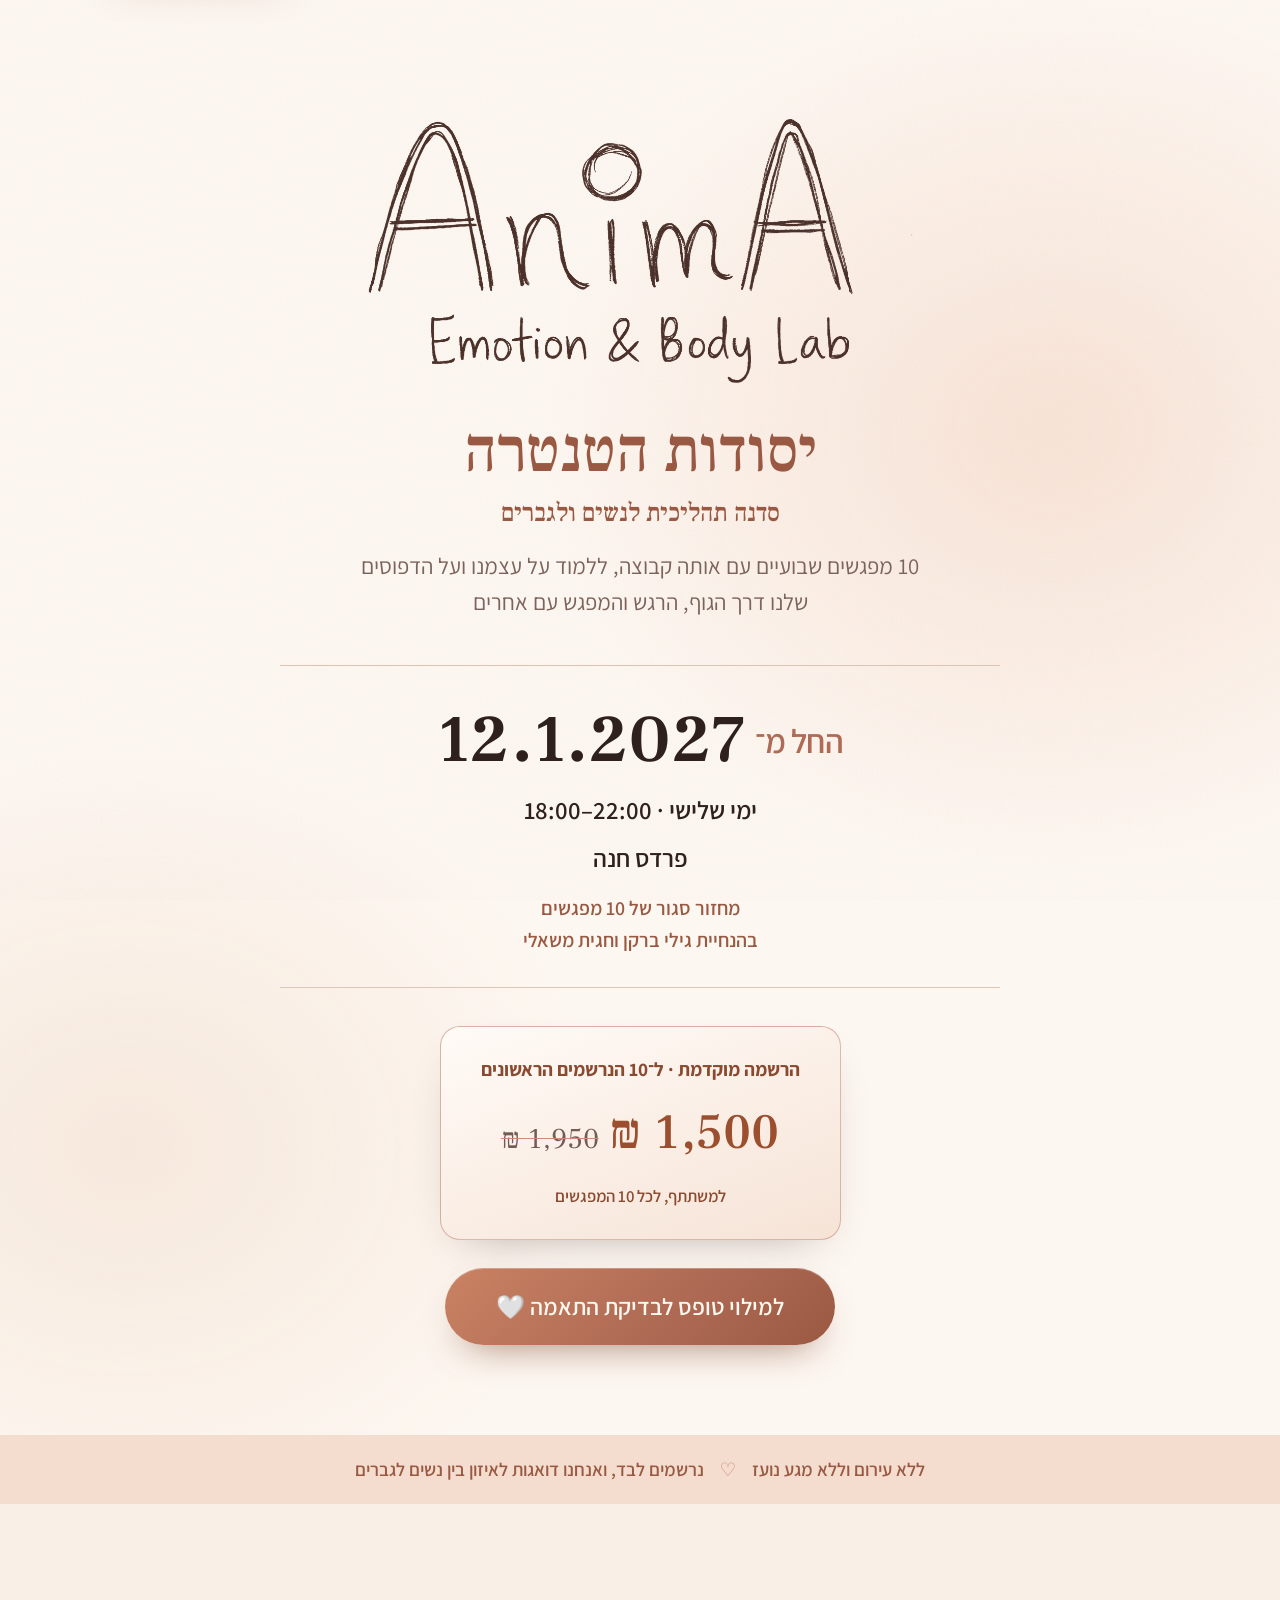
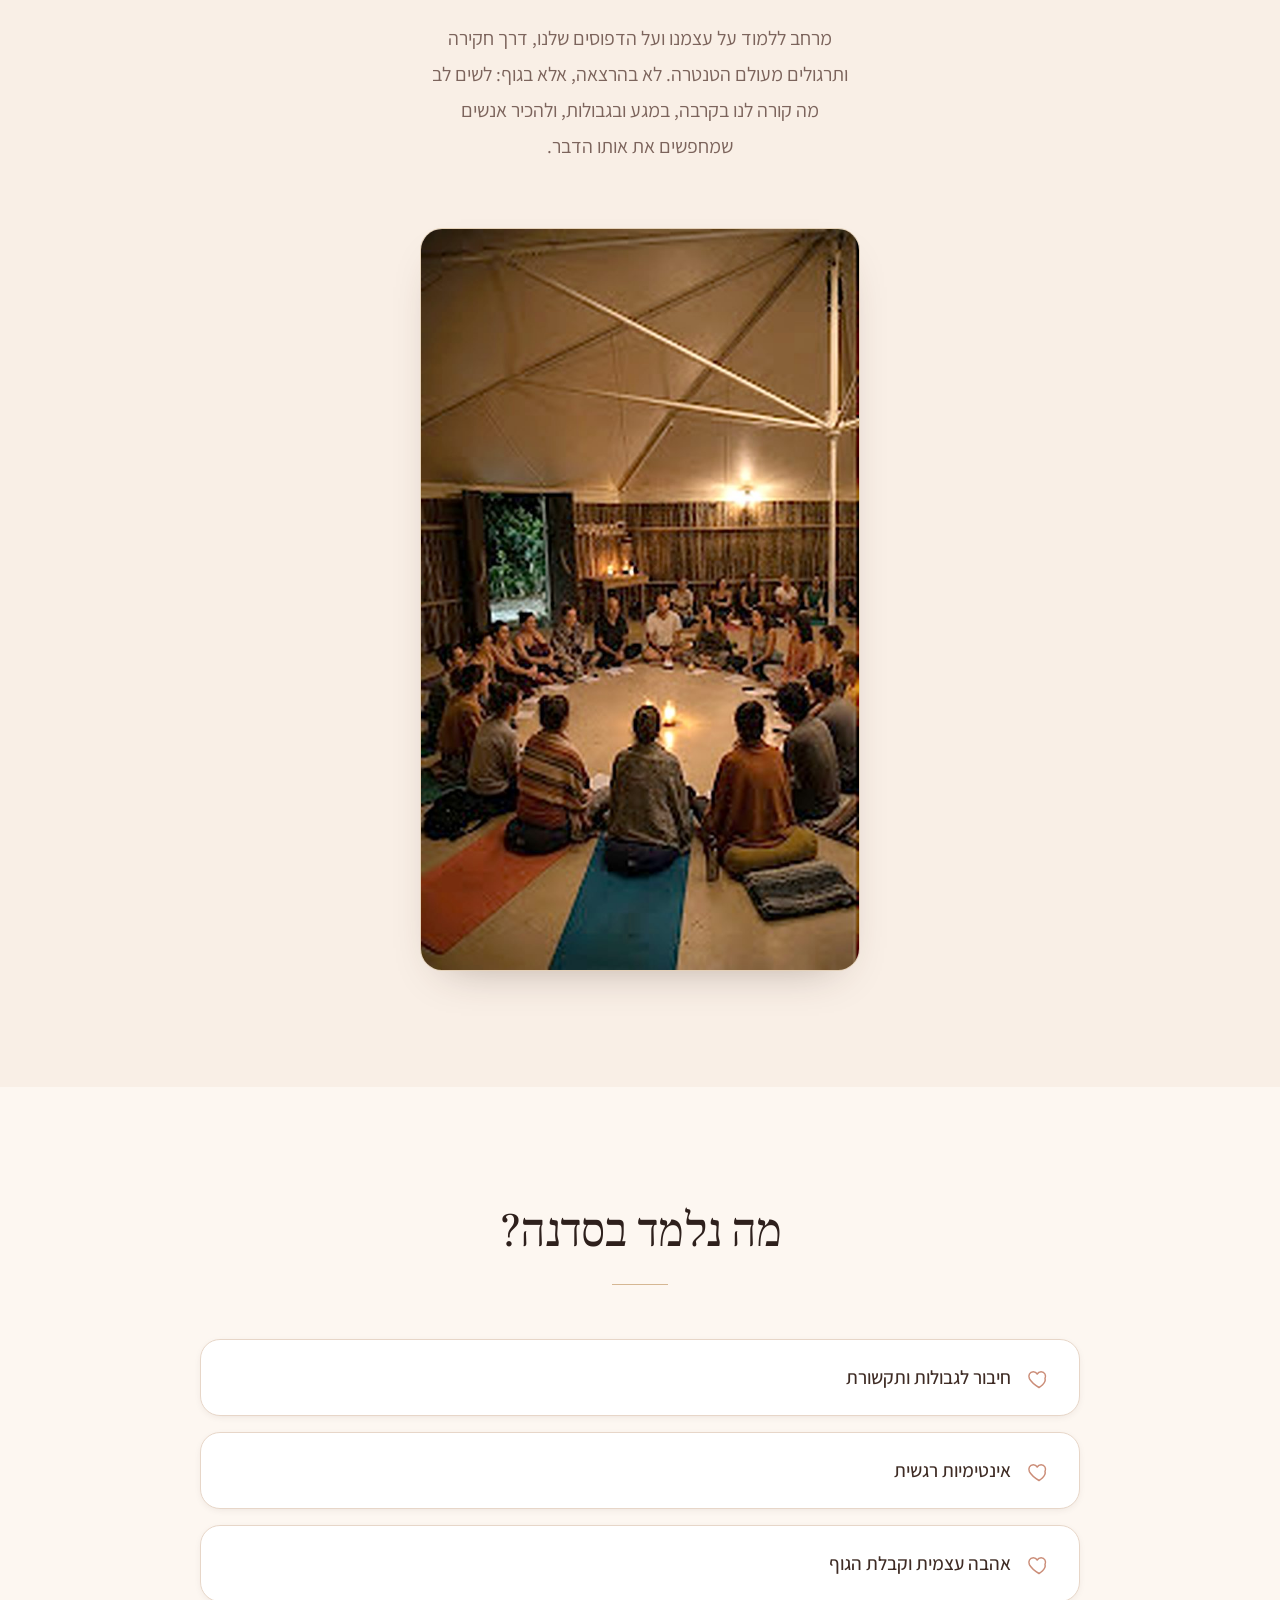
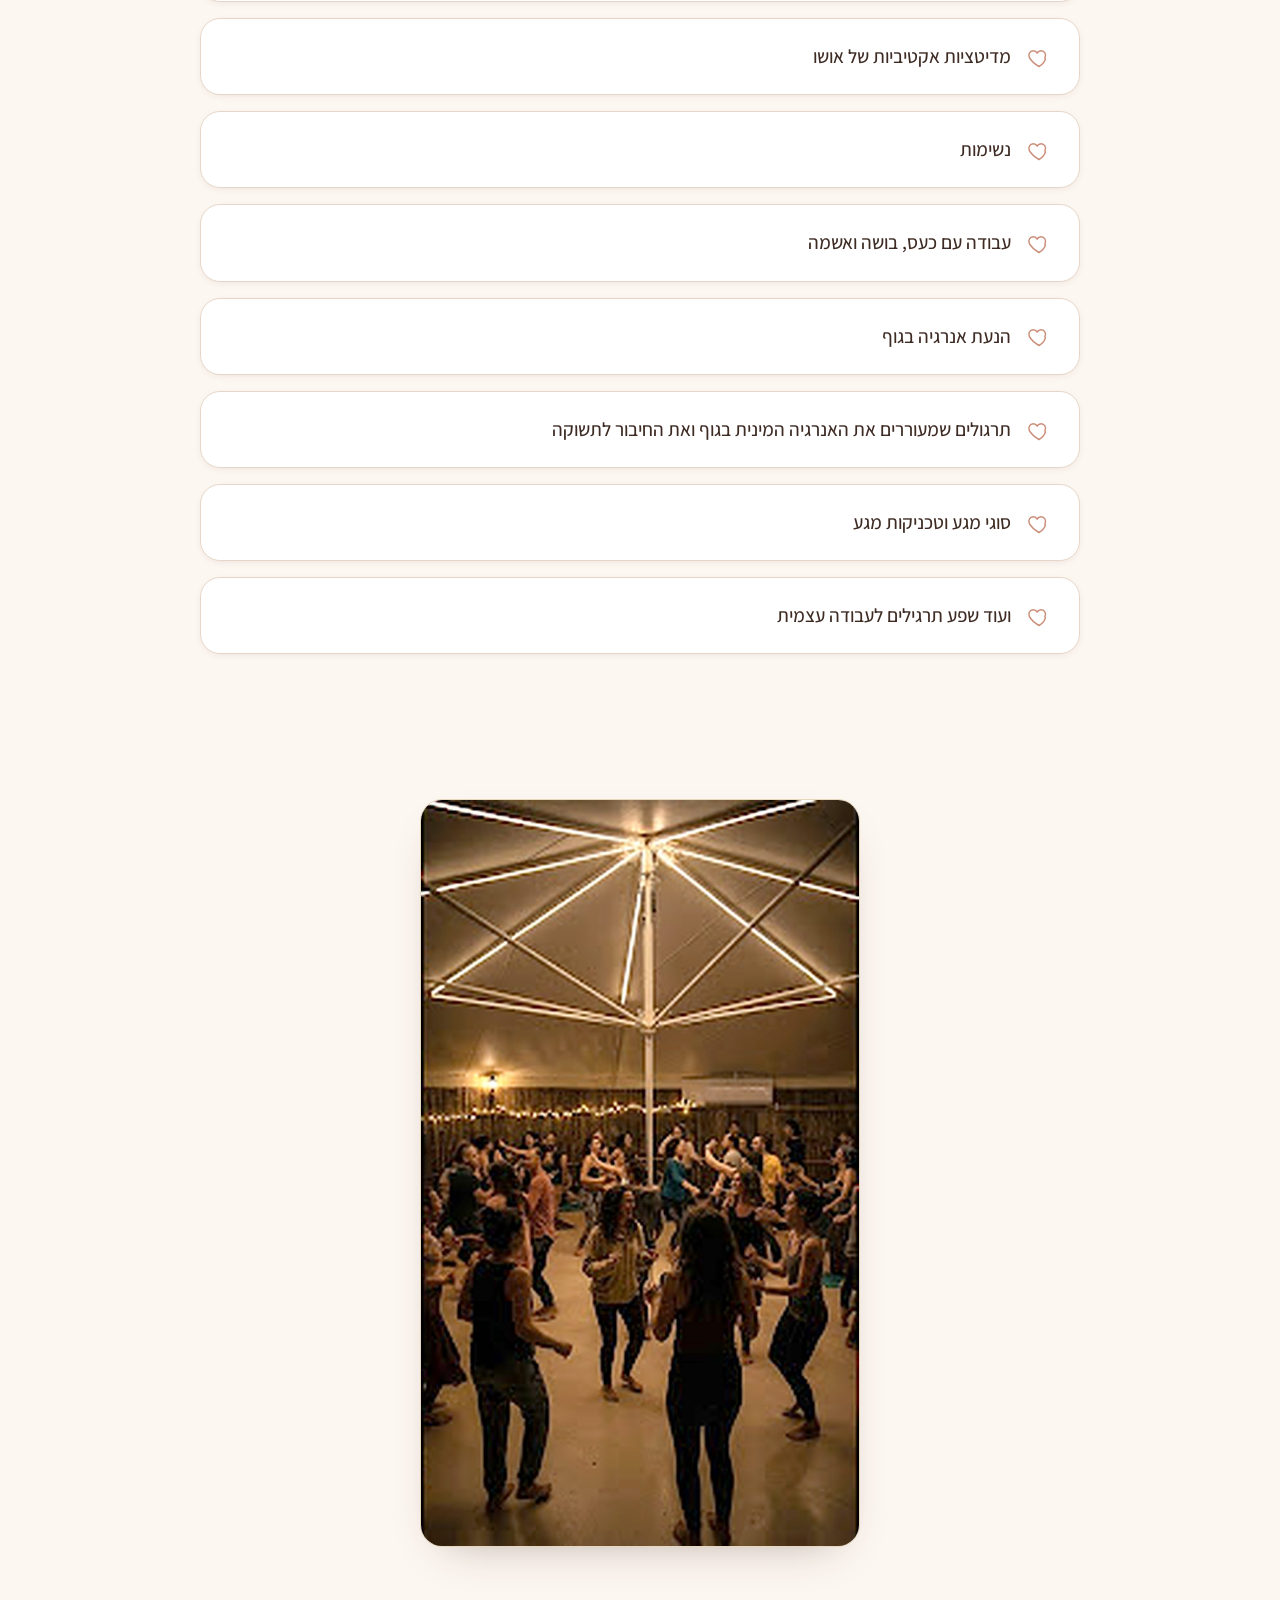
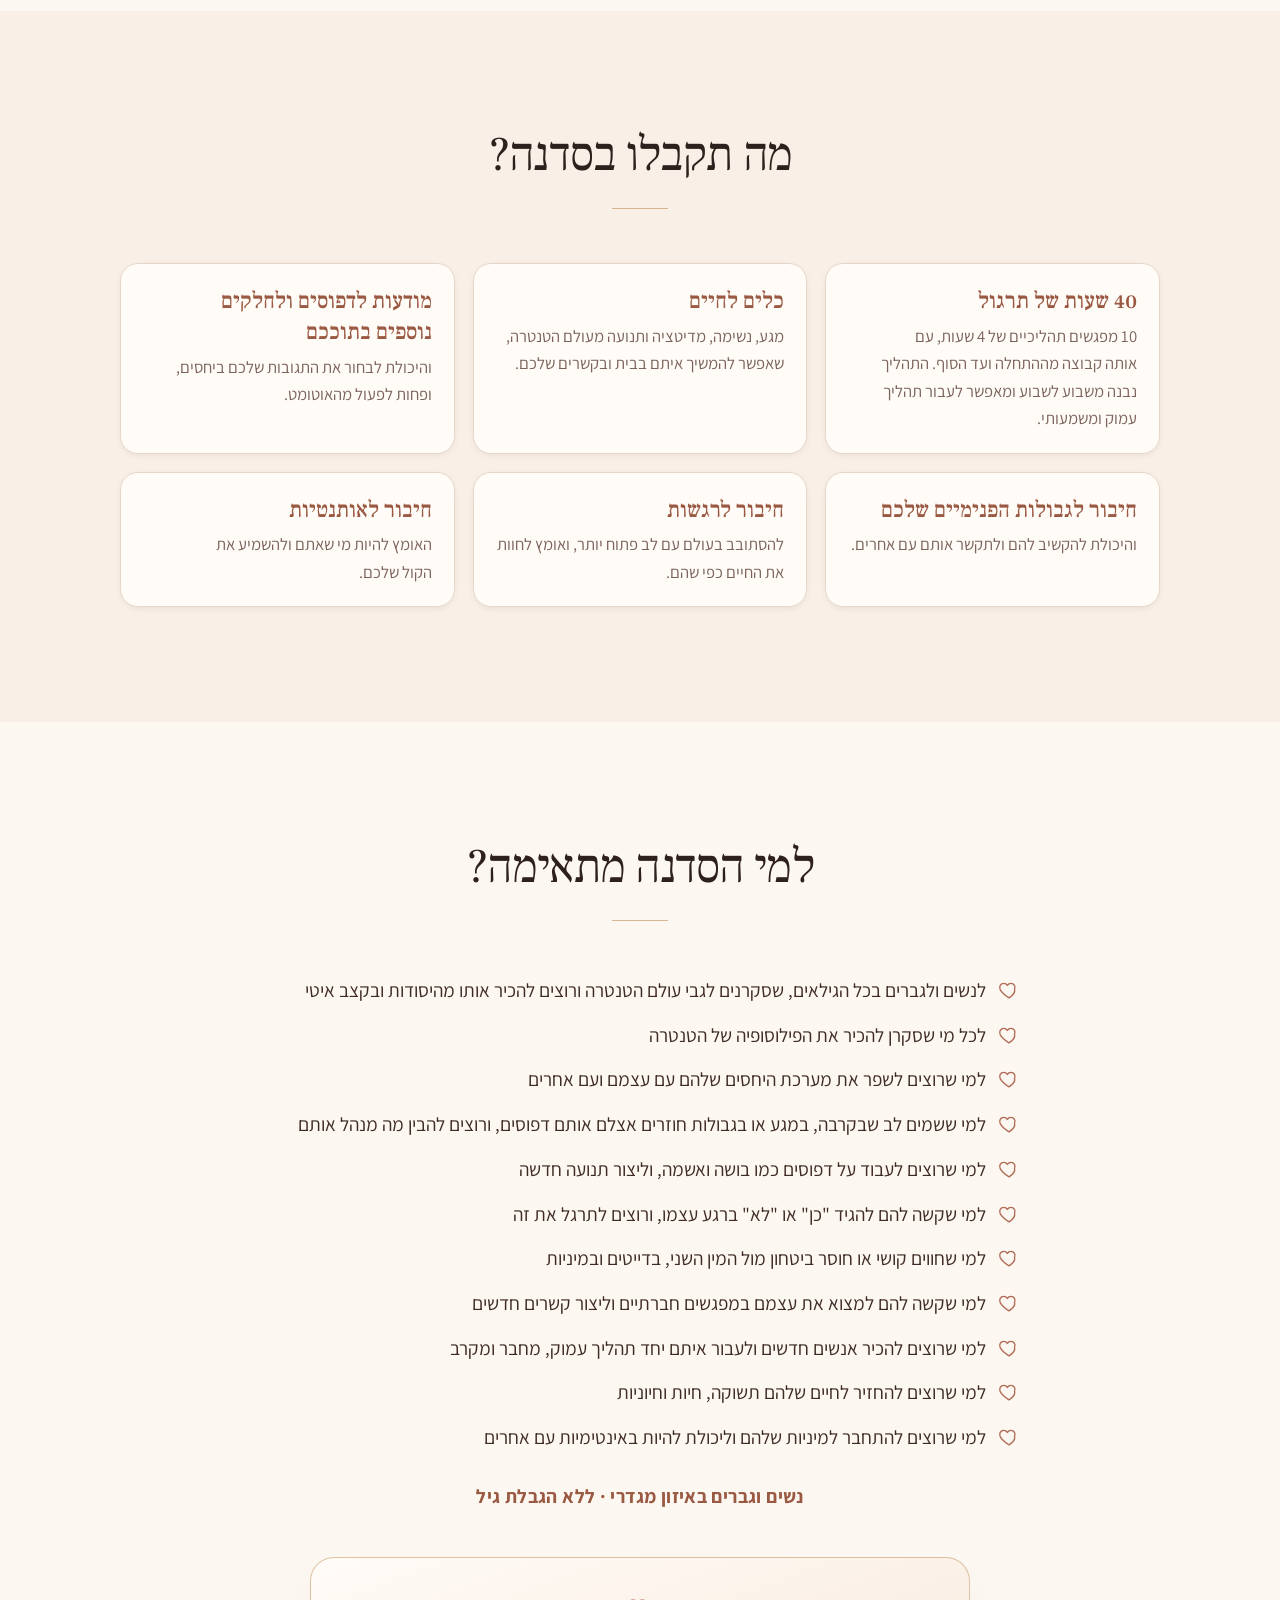
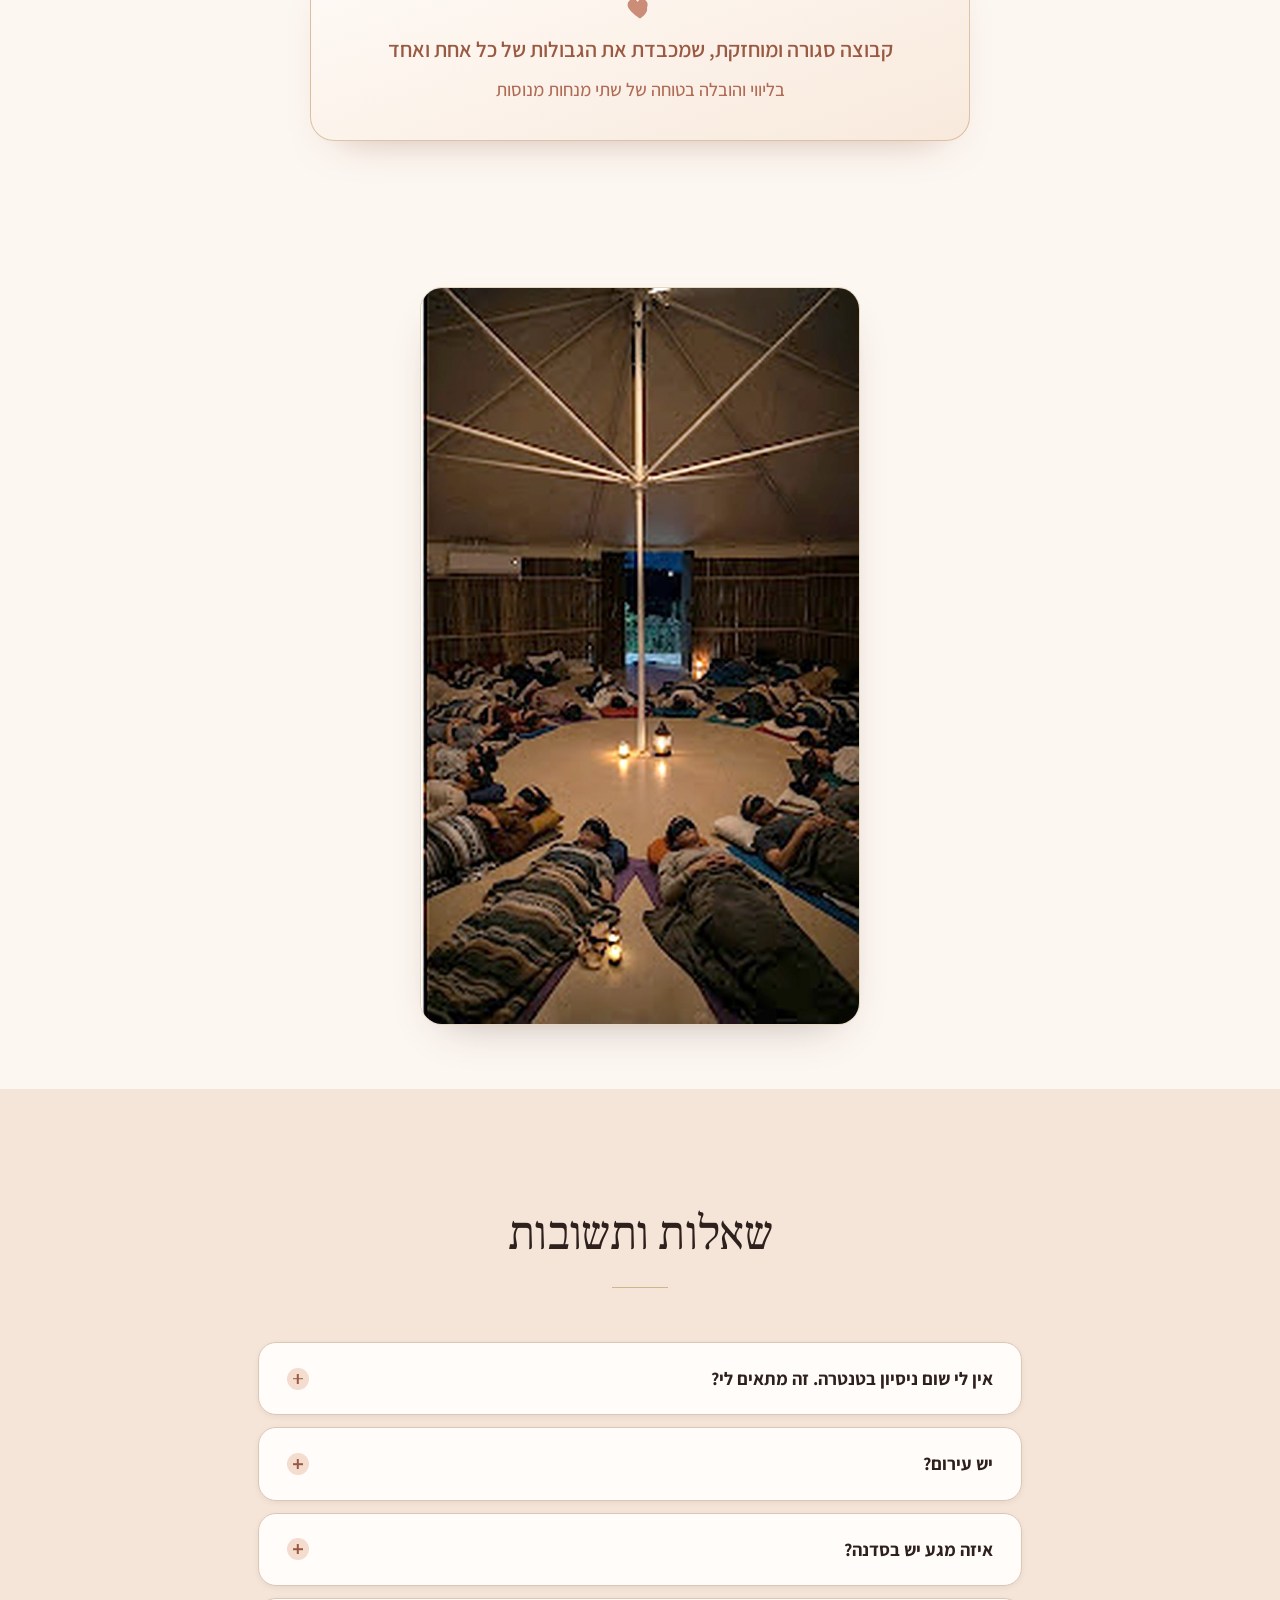
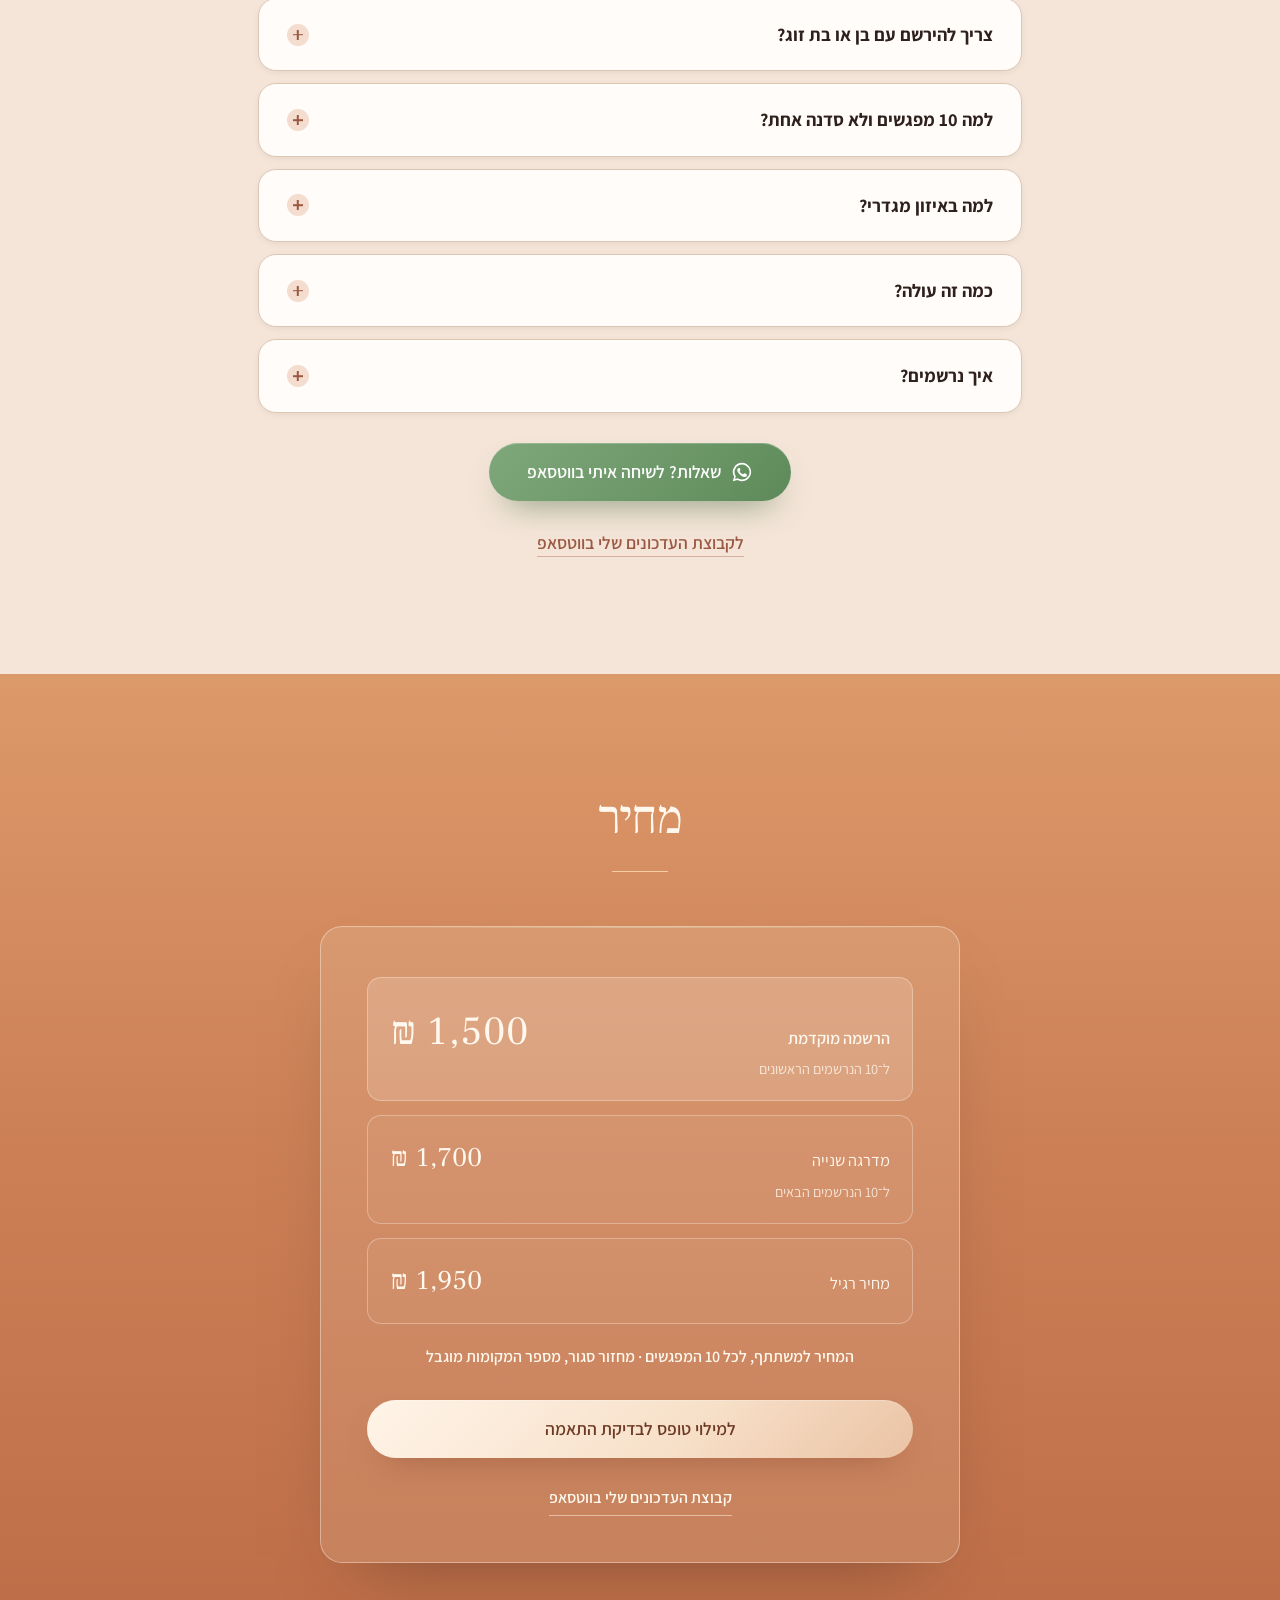
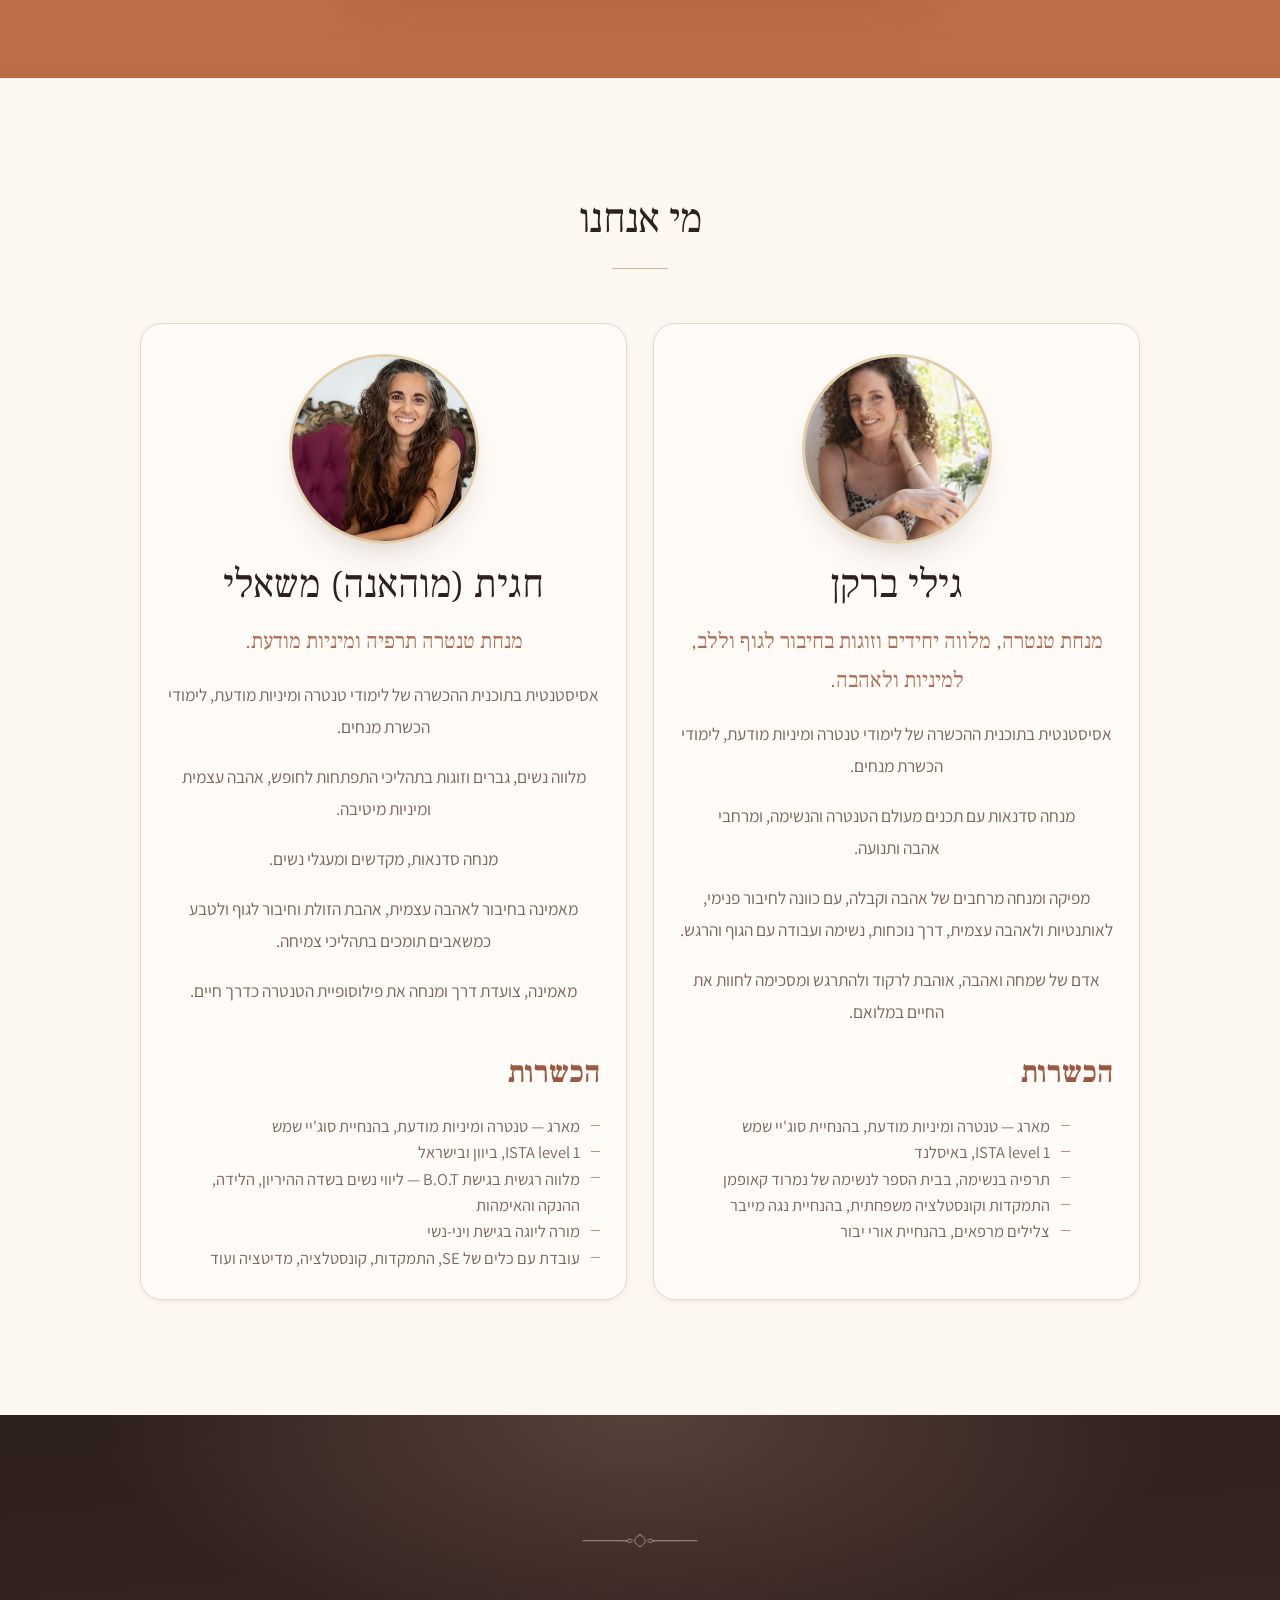
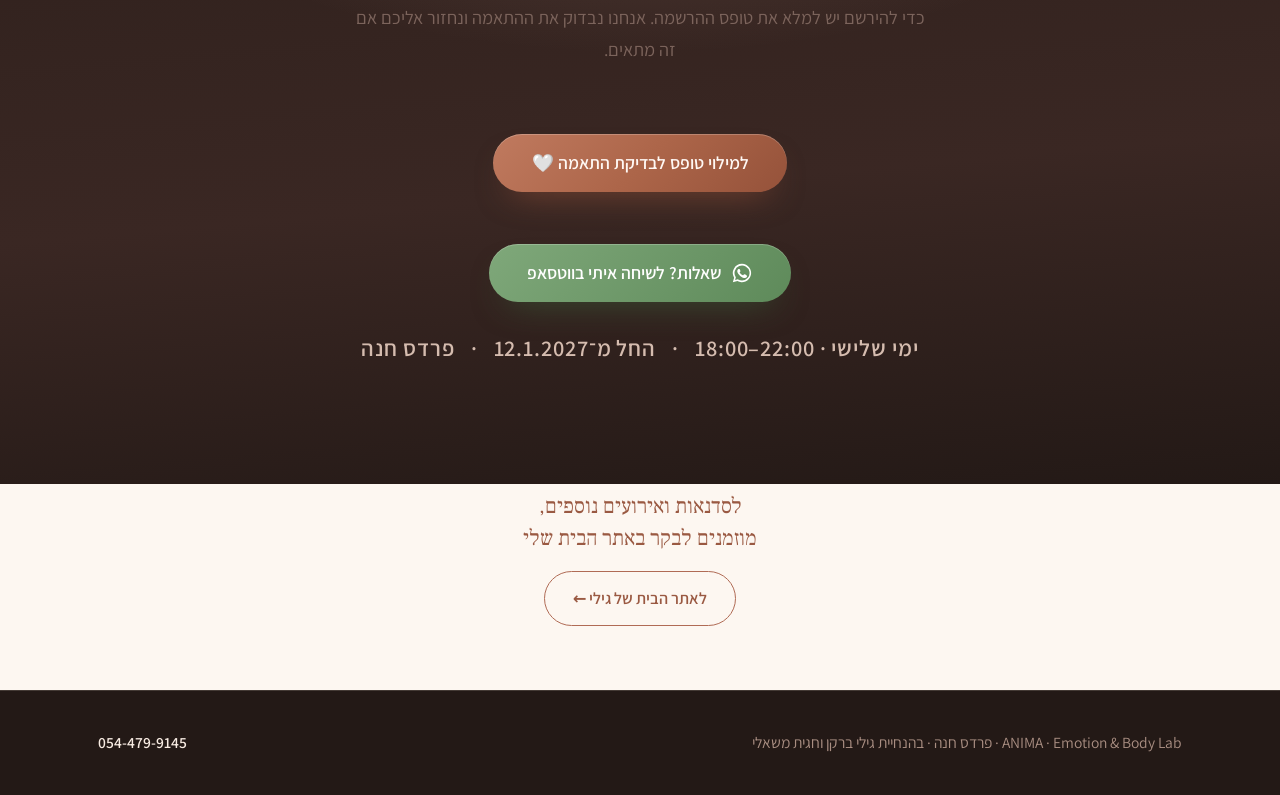
==== commit 07f2d8f7: "ANIMA page: replace dancing photo with three workshop scenes Co-Authored-By: Claude Opus 5.5 <norepl" ====
--- a/index.html
+++ b/index.html
@@ -1280,6 +1280,12 @@
   .duo-card{display:grid;grid-row:span 2;grid-template-rows:subgrid;row-gap:0;align-content:start;}
 }
 .duo-train{align-self:start;}
+
+/* 25.11: three scenes from the workshop */
+.natural-shot img{width:100%;height:auto;display:block}
+.anima-band{padding-top:clamp(10px,3vw,30px)}
+.anima-band .natural-shot{max-width:440px}
+#what .natural-shot{max-width:440px}
 </style>
 </head>
 <body>
@@ -1329,7 +1335,7 @@
 <section class="section tantra" id="what">
   <div class="wrap">
     <p class="explain explain--solo reveal">מרחב ללמוד על עצמנו ועל הדפוסים שלנו, דרך חקירה ותרגולים מעולם הטנטרה. לא בהרצאה, אלא בגוף: לשים לב מה קורה לנו בקרבה, במגע ובגבולות, ולהכיר אנשים שמחפשים את אותו הדבר.</p>
-    <figure class="natural-shot reveal d1"><img src="[data-uri]" alt="תנועה בקבוצה"></figure>
+    <figure class="natural-shot reveal d1"><img src="[data-uri]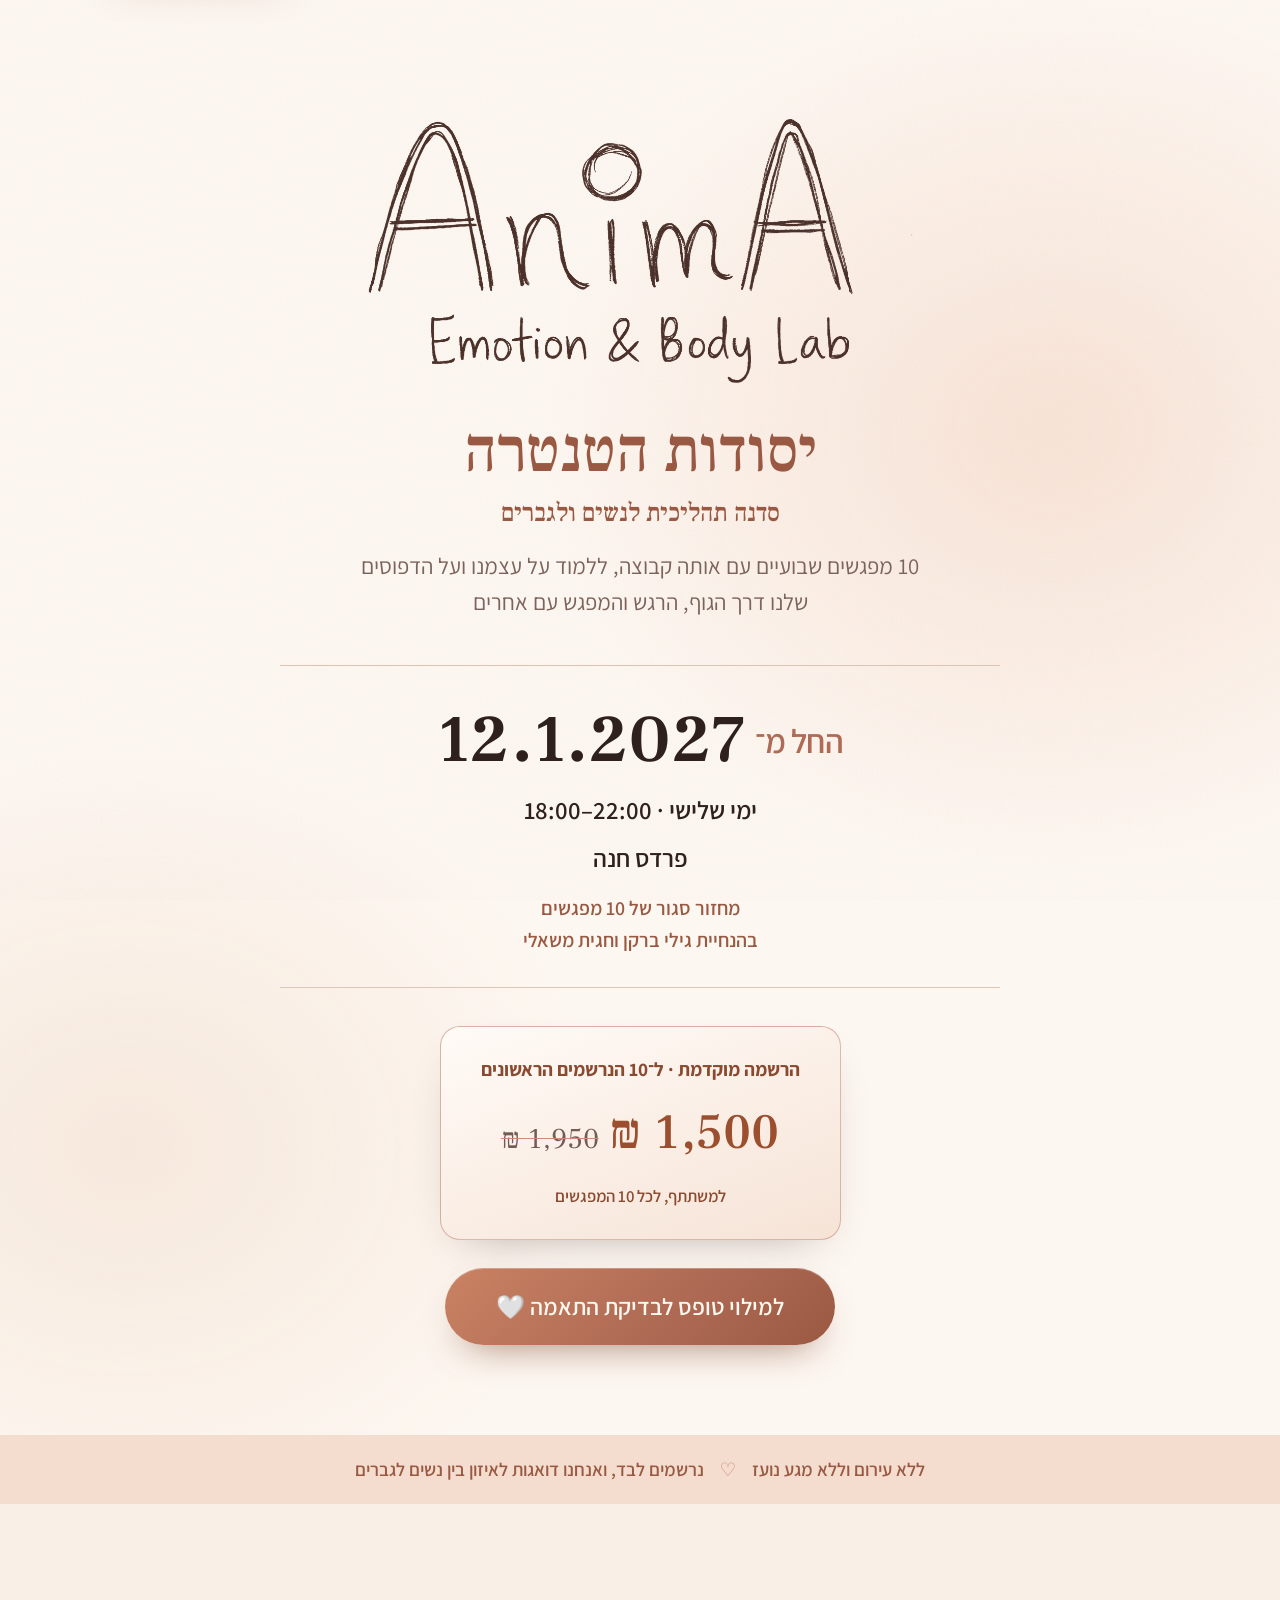
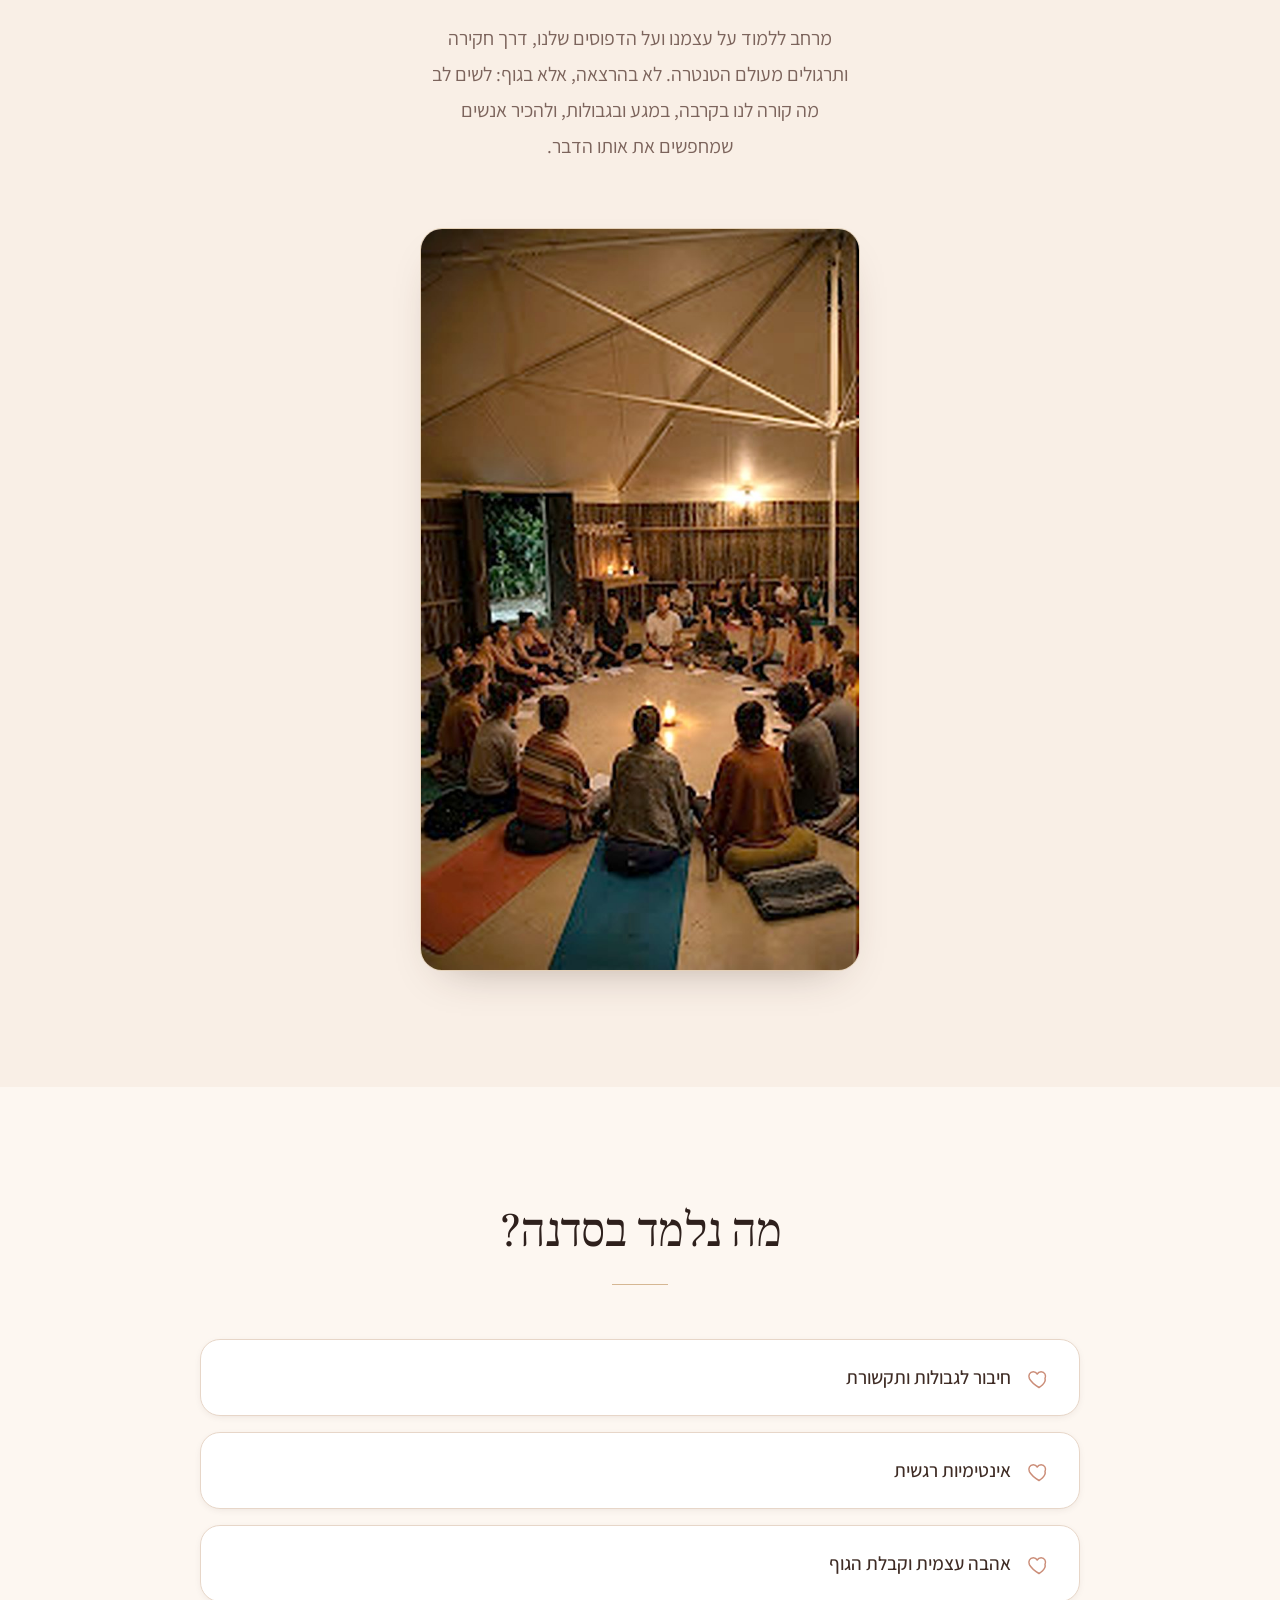
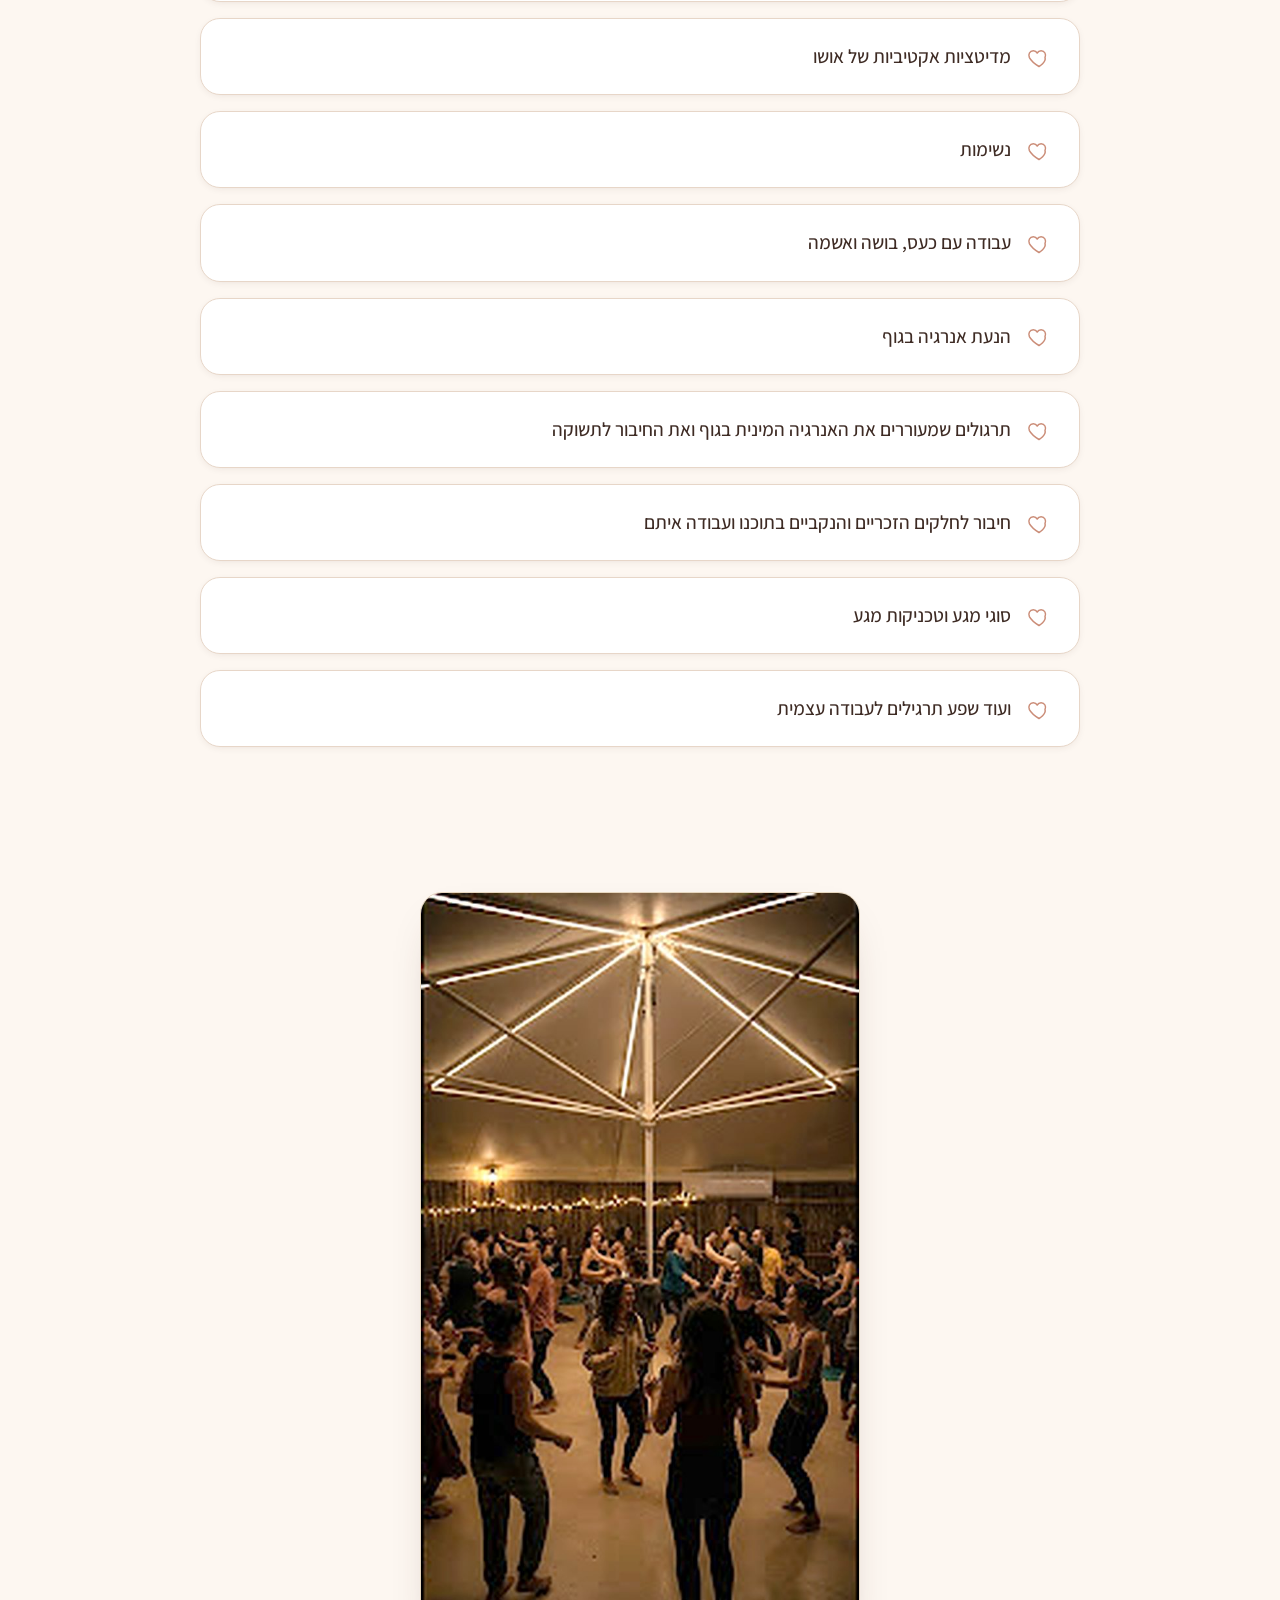
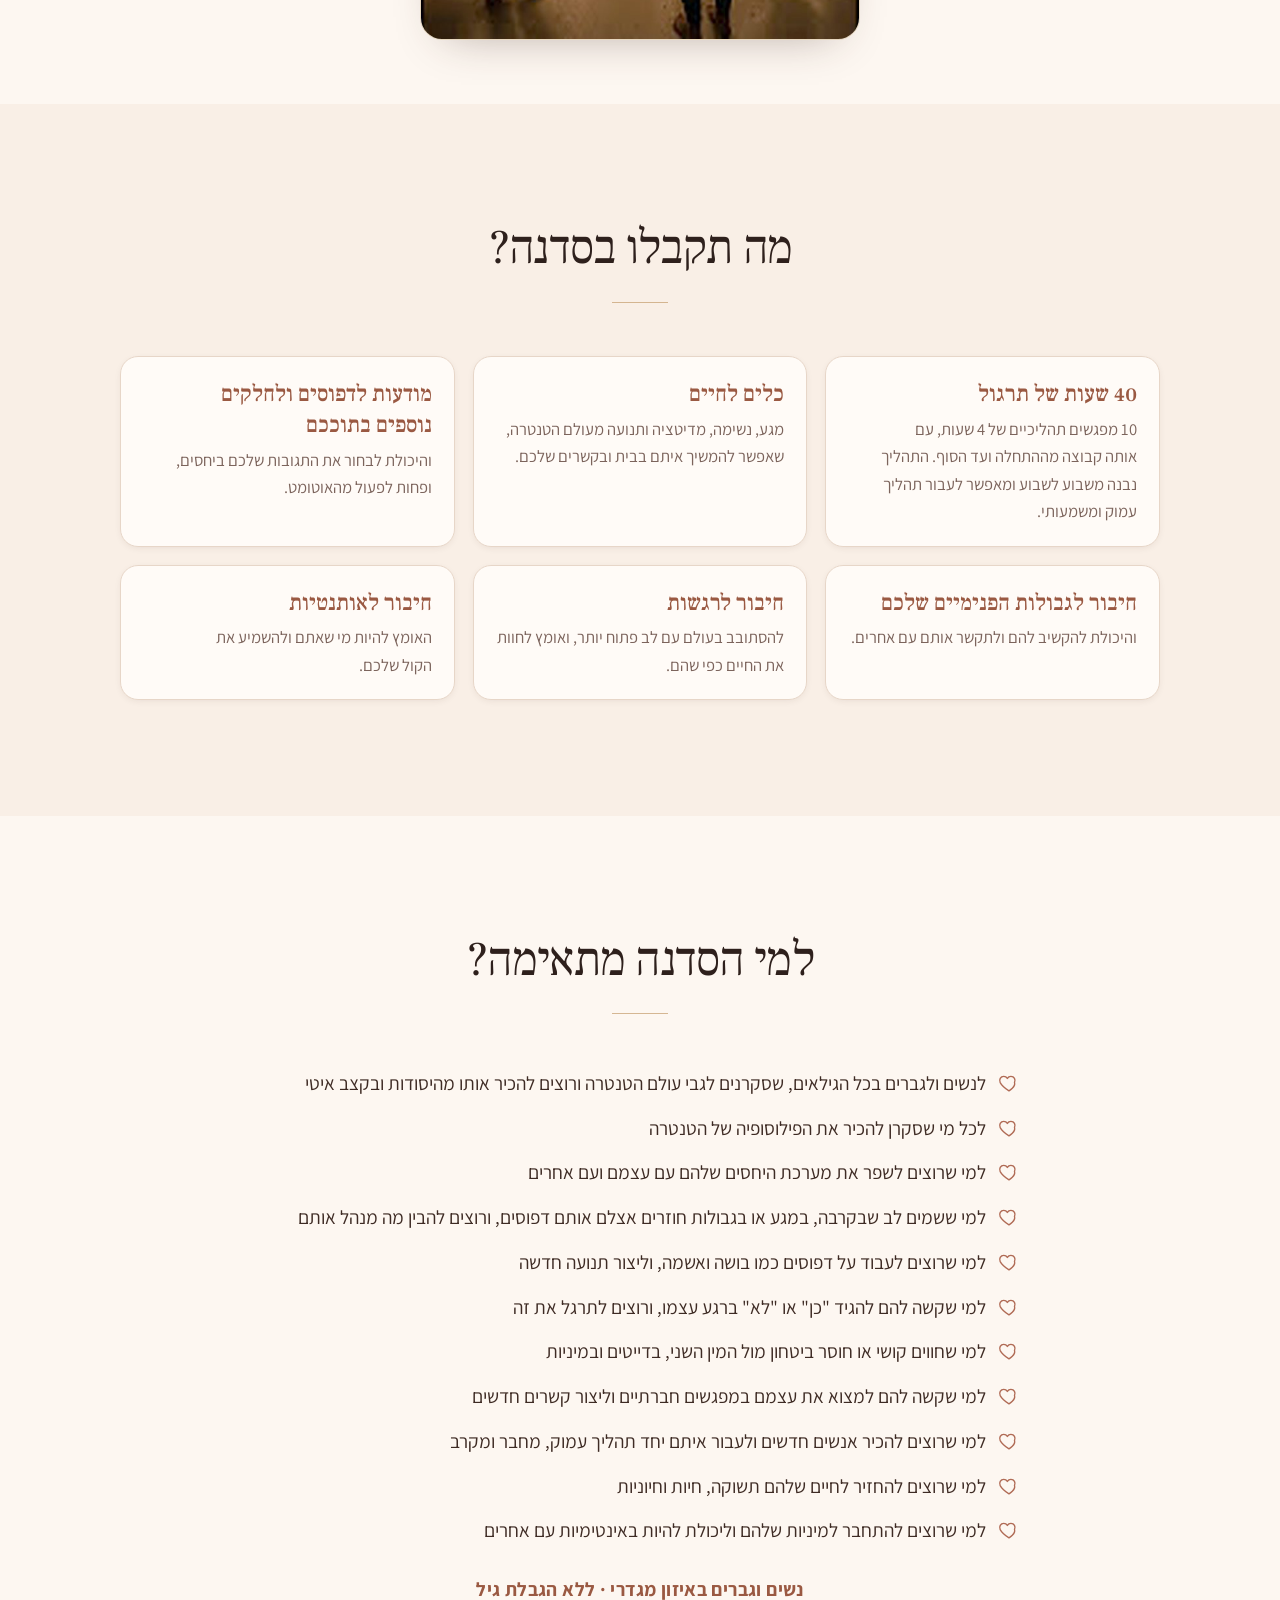
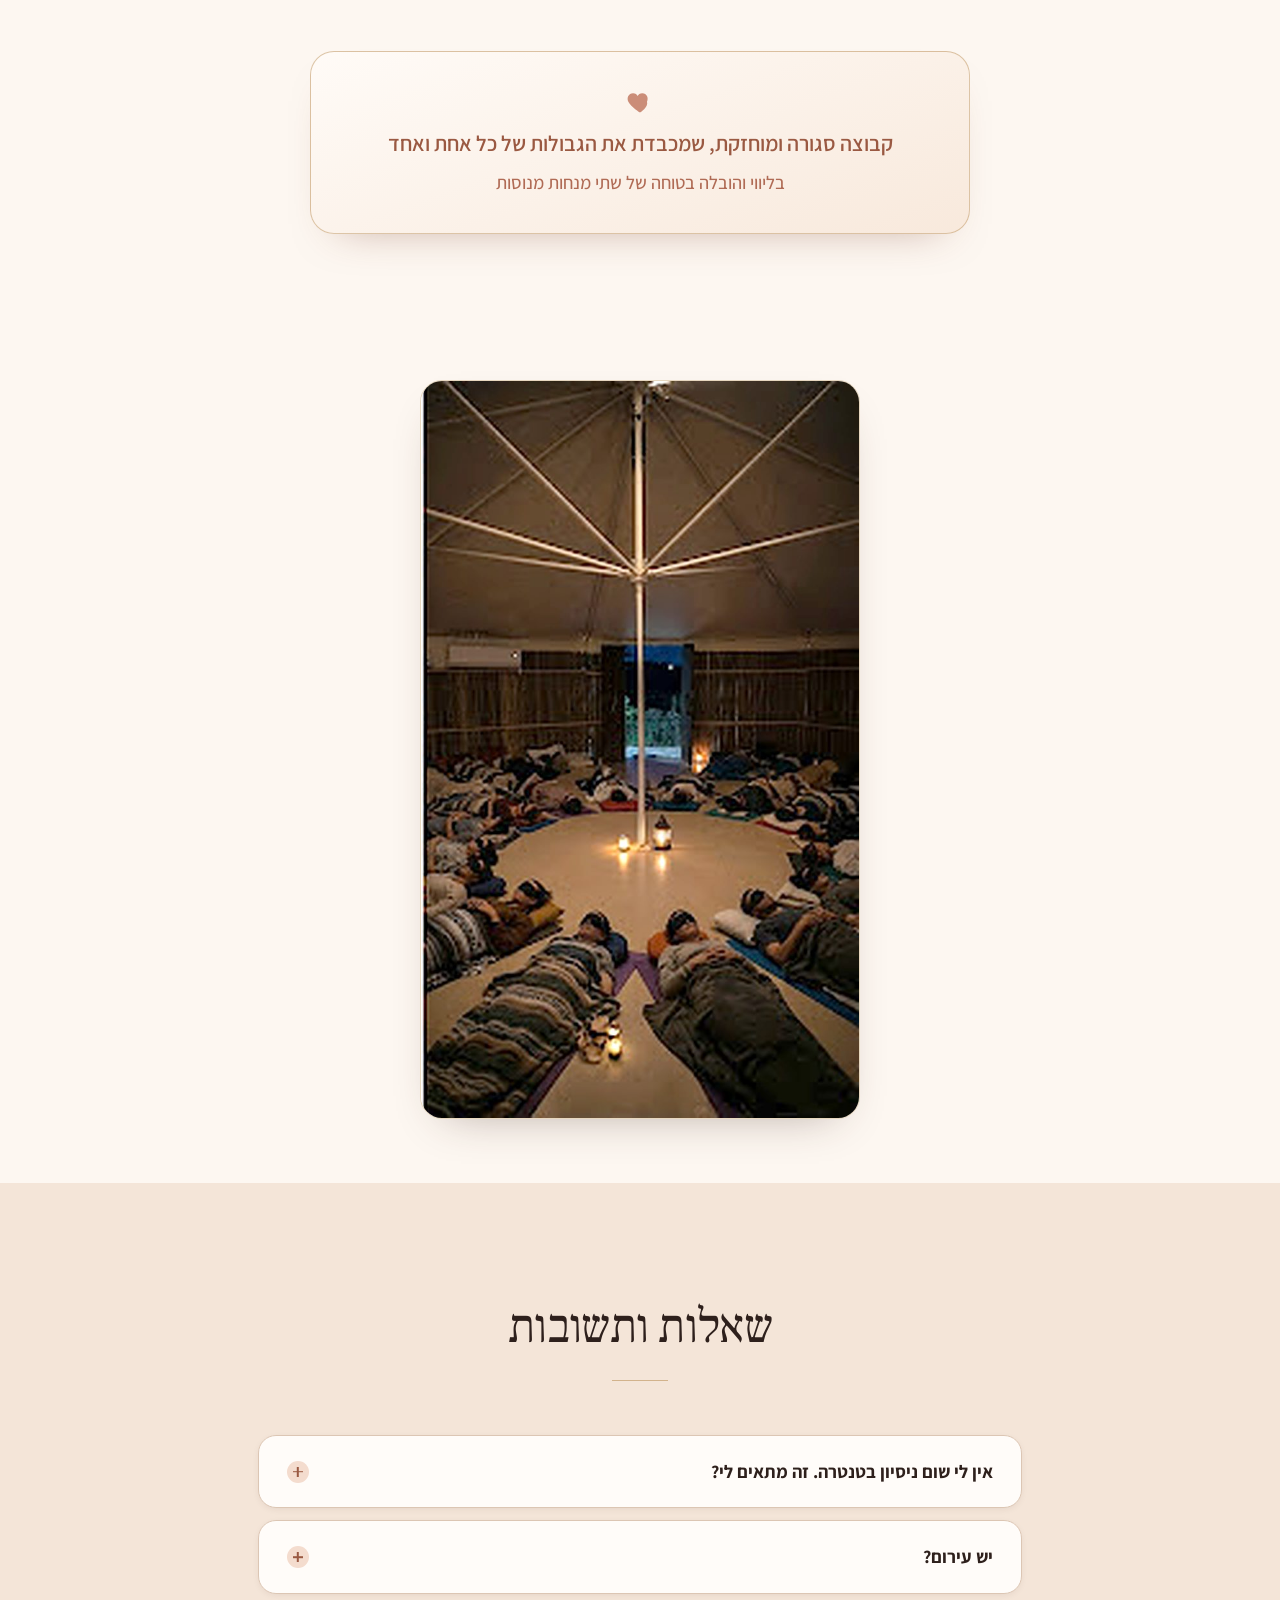
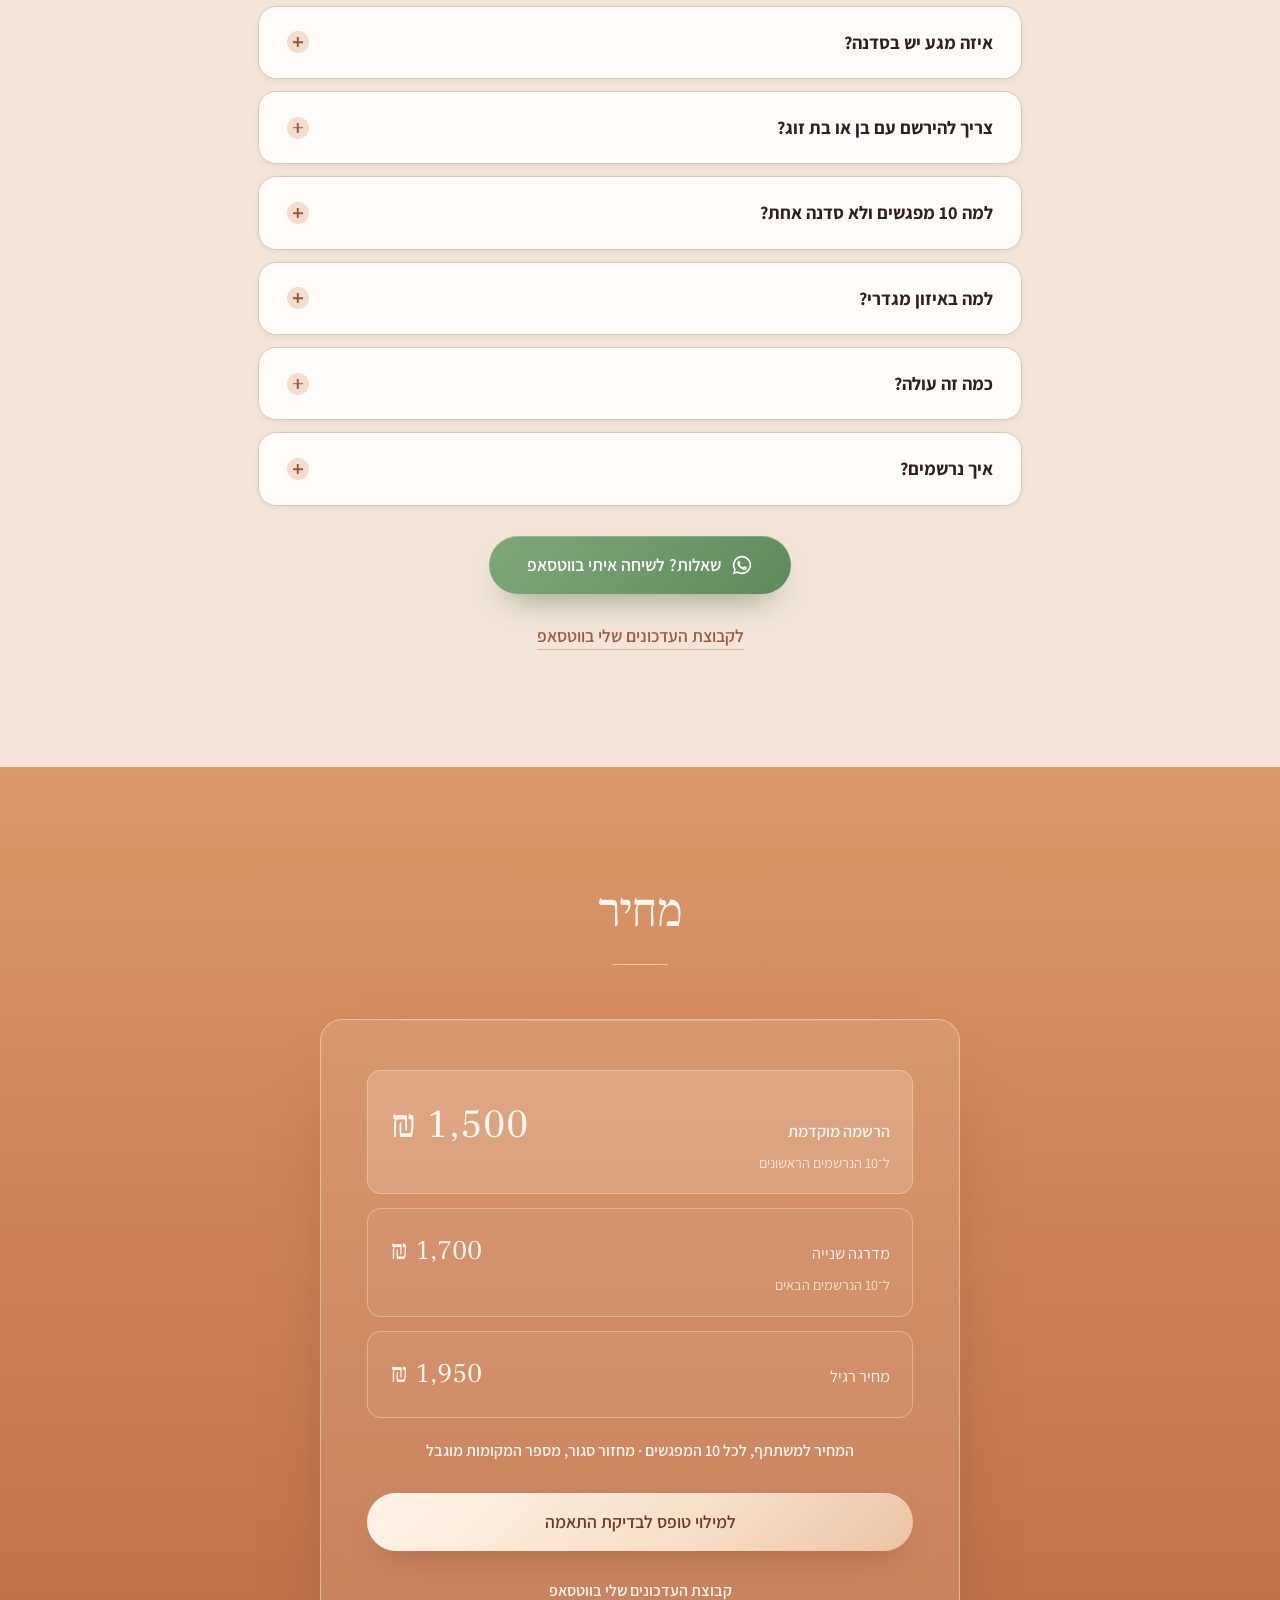
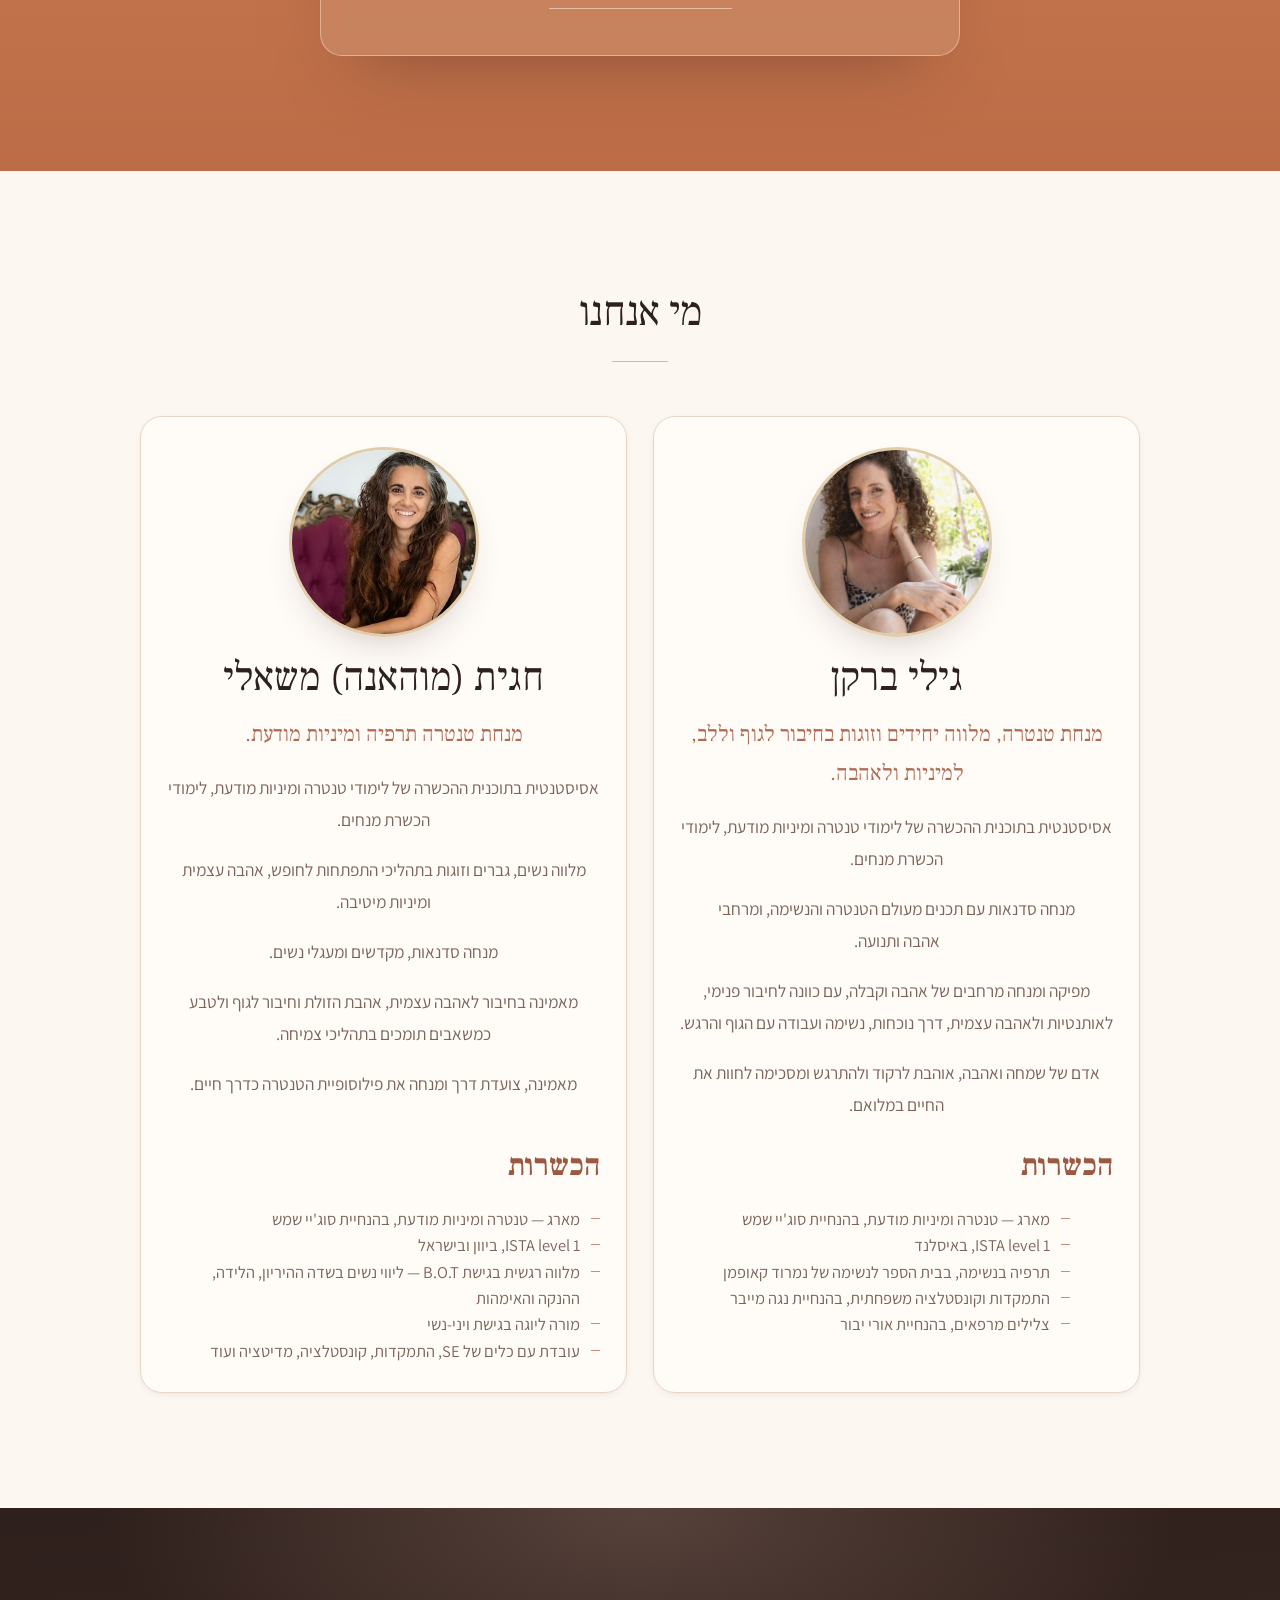
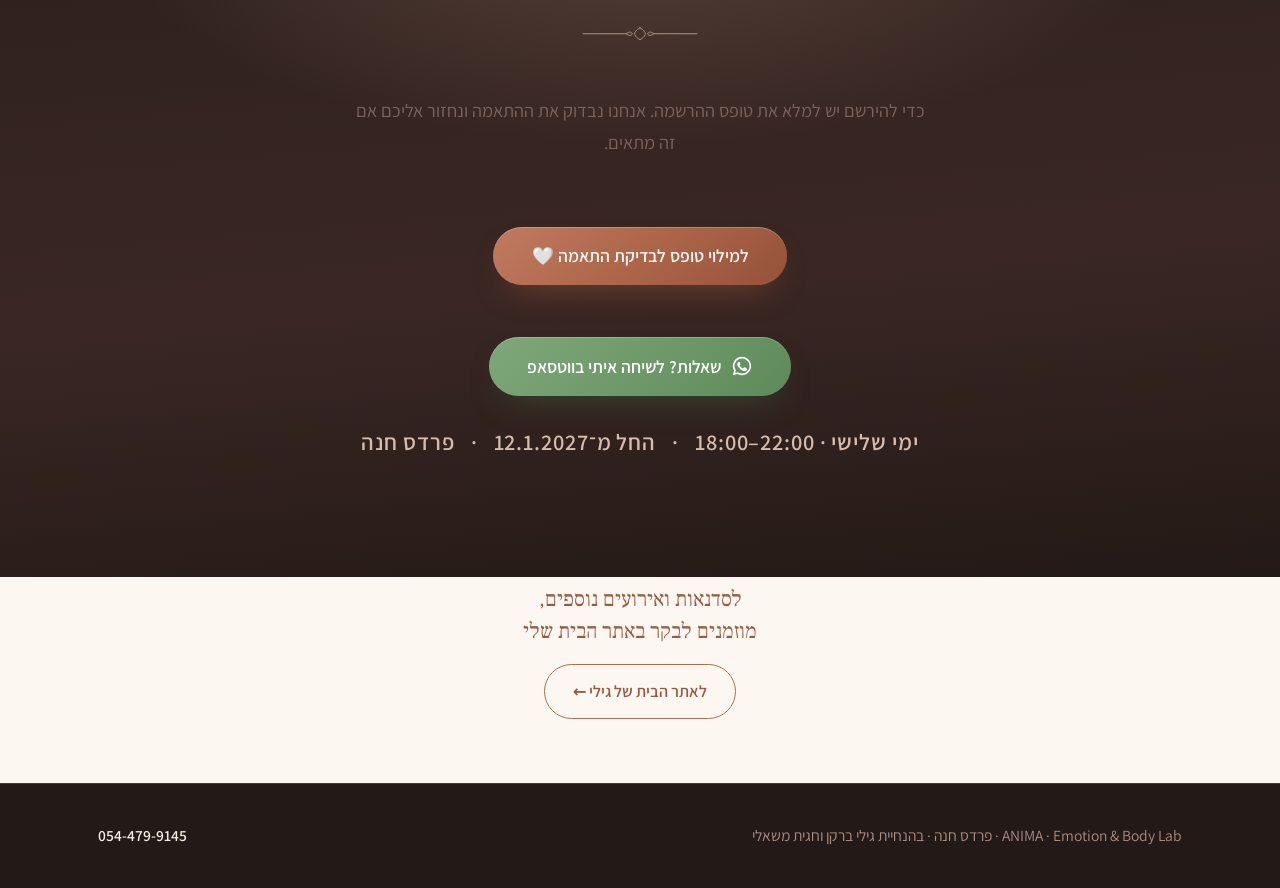
==== commit df5d2864: "ANIMA page: add learning item on inner masculine and feminine parts Co-Authored-By: Claude Opus 5.5 " ====
--- a/index.html
+++ b/index.html
@@ -1355,6 +1355,7 @@
       <li class="reveal"><span class="dot" aria-hidden="true"><svg viewBox="0 0 24 24" fill="none" stroke="currentColor" stroke-width="1.5" stroke-linejoin="round" aria-hidden="true"><path d="M12 20.5s-7.2-4.4-9.6-8.9C.9 8.4 2.7 4.8 6.3 4.8c2 0 3.3 1.2 3.9 2.2.6-1 1.9-2.2 3.9-2.2 3.6 0 5.4 3.6 3.9 6.8C19.6 16.1 12 20.5 12 20.5z"/></svg></span><span class="dtx">עבודה עם כעס, בושה ואשמה</span></li>
       <li class="reveal d1"><span class="dot" aria-hidden="true"><svg viewBox="0 0 24 24" fill="none" stroke="currentColor" stroke-width="1.5" stroke-linejoin="round" aria-hidden="true"><path d="M12 20.5s-7.2-4.4-9.6-8.9C.9 8.4 2.7 4.8 6.3 4.8c2 0 3.3 1.2 3.9 2.2.6-1 1.9-2.2 3.9-2.2 3.6 0 5.4 3.6 3.9 6.8C19.6 16.1 12 20.5 12 20.5z"/></svg></span><span class="dtx">הנעת אנרגיה בגוף</span></li>
       <li class="reveal"><span class="dot" aria-hidden="true"><svg viewBox="0 0 24 24" fill="none" stroke="currentColor" stroke-width="1.5" stroke-linejoin="round" aria-hidden="true"><path d="M12 20.5s-7.2-4.4-9.6-8.9C.9 8.4 2.7 4.8 6.3 4.8c2 0 3.3 1.2 3.9 2.2.6-1 1.9-2.2 3.9-2.2 3.6 0 5.4 3.6 3.9 6.8C19.6 16.1 12 20.5 12 20.5z"/></svg></span><span class="dtx">תרגולים שמעוררים את האנרגיה המינית בגוף ואת החיבור לתשוקה</span></li>
+      <li class="reveal"><span class="dot" aria-hidden="true"><svg viewBox="0 0 24 24" fill="none" stroke="currentColor" stroke-width="1.5" stroke-linejoin="round" aria-hidden="true"><path d="M12 20.5s-7.2-4.4-9.6-8.9C.9 8.4 2.7 4.8 6.3 4.8c2 0 3.3 1.2 3.9 2.2.6-1 1.9-2.2 3.9-2.2 3.6 0 5.4 3.6 3.9 6.8C19.6 16.1 12 20.5 12 20.5z"/></svg></span><span class="dtx">חיבור לחלקים הזכריים והנקביים בתוכנו ועבודה איתם</span></li>
       <li class="reveal d1"><span class="dot" aria-hidden="true"><svg viewBox="0 0 24 24" fill="none" stroke="currentColor" stroke-width="1.5" stroke-linejoin="round" aria-hidden="true"><path d="M12 20.5s-7.2-4.4-9.6-8.9C.9 8.4 2.7 4.8 6.3 4.8c2 0 3.3 1.2 3.9 2.2.6-1 1.9-2.2 3.9-2.2 3.6 0 5.4 3.6 3.9 6.8C19.6 16.1 12 20.5 12 20.5z"/></svg></span><span class="dtx">סוגי מגע וטכניקות מגע</span></li>
       <li class="reveal"><span class="dot" aria-hidden="true"><svg viewBox="0 0 24 24" fill="none" stroke="currentColor" stroke-width="1.5" stroke-linejoin="round" aria-hidden="true"><path d="M12 20.5s-7.2-4.4-9.6-8.9C.9 8.4 2.7 4.8 6.3 4.8c2 0 3.3 1.2 3.9 2.2.6-1 1.9-2.2 3.9-2.2 3.6 0 5.4 3.6 3.9 6.8C19.6 16.1 12 20.5 12 20.5z"/></svg></span><span class="dtx">ועוד שפע תרגילים לעבודה עצמית</span></li>
     </ul>
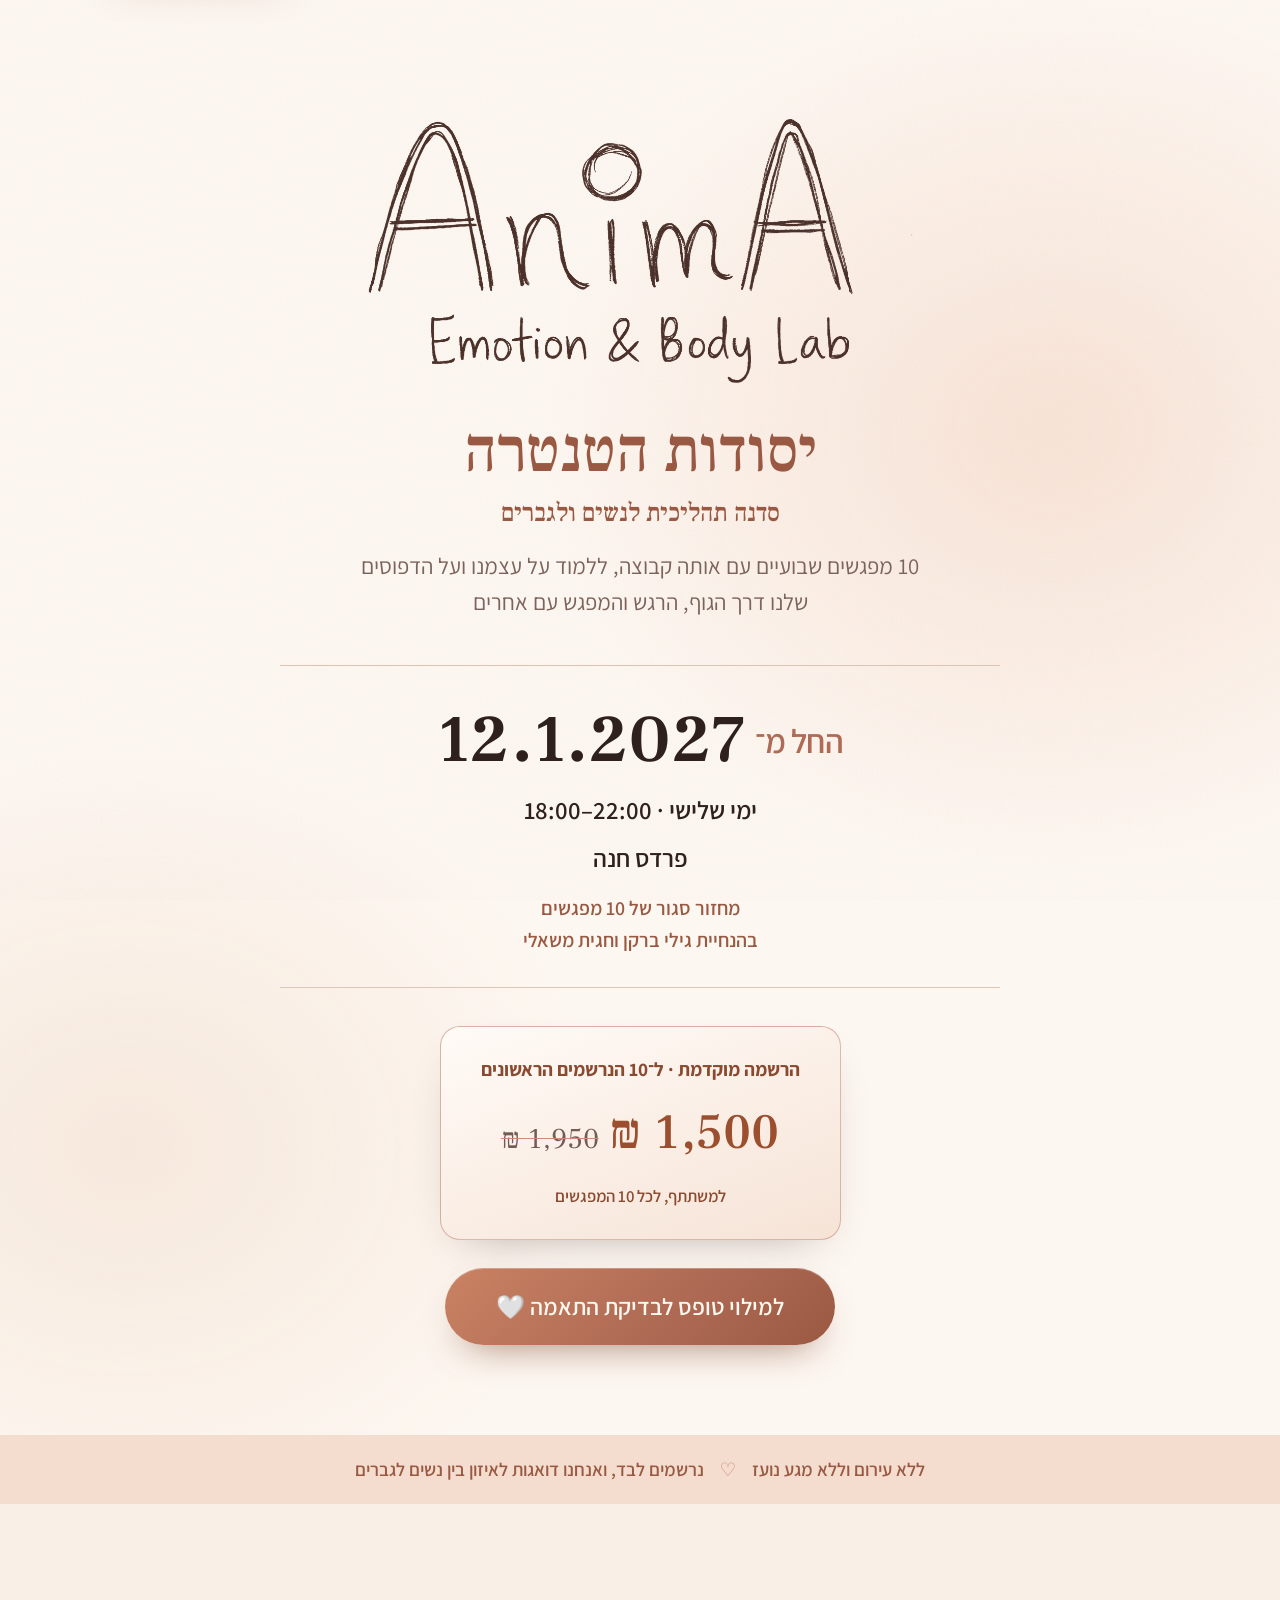
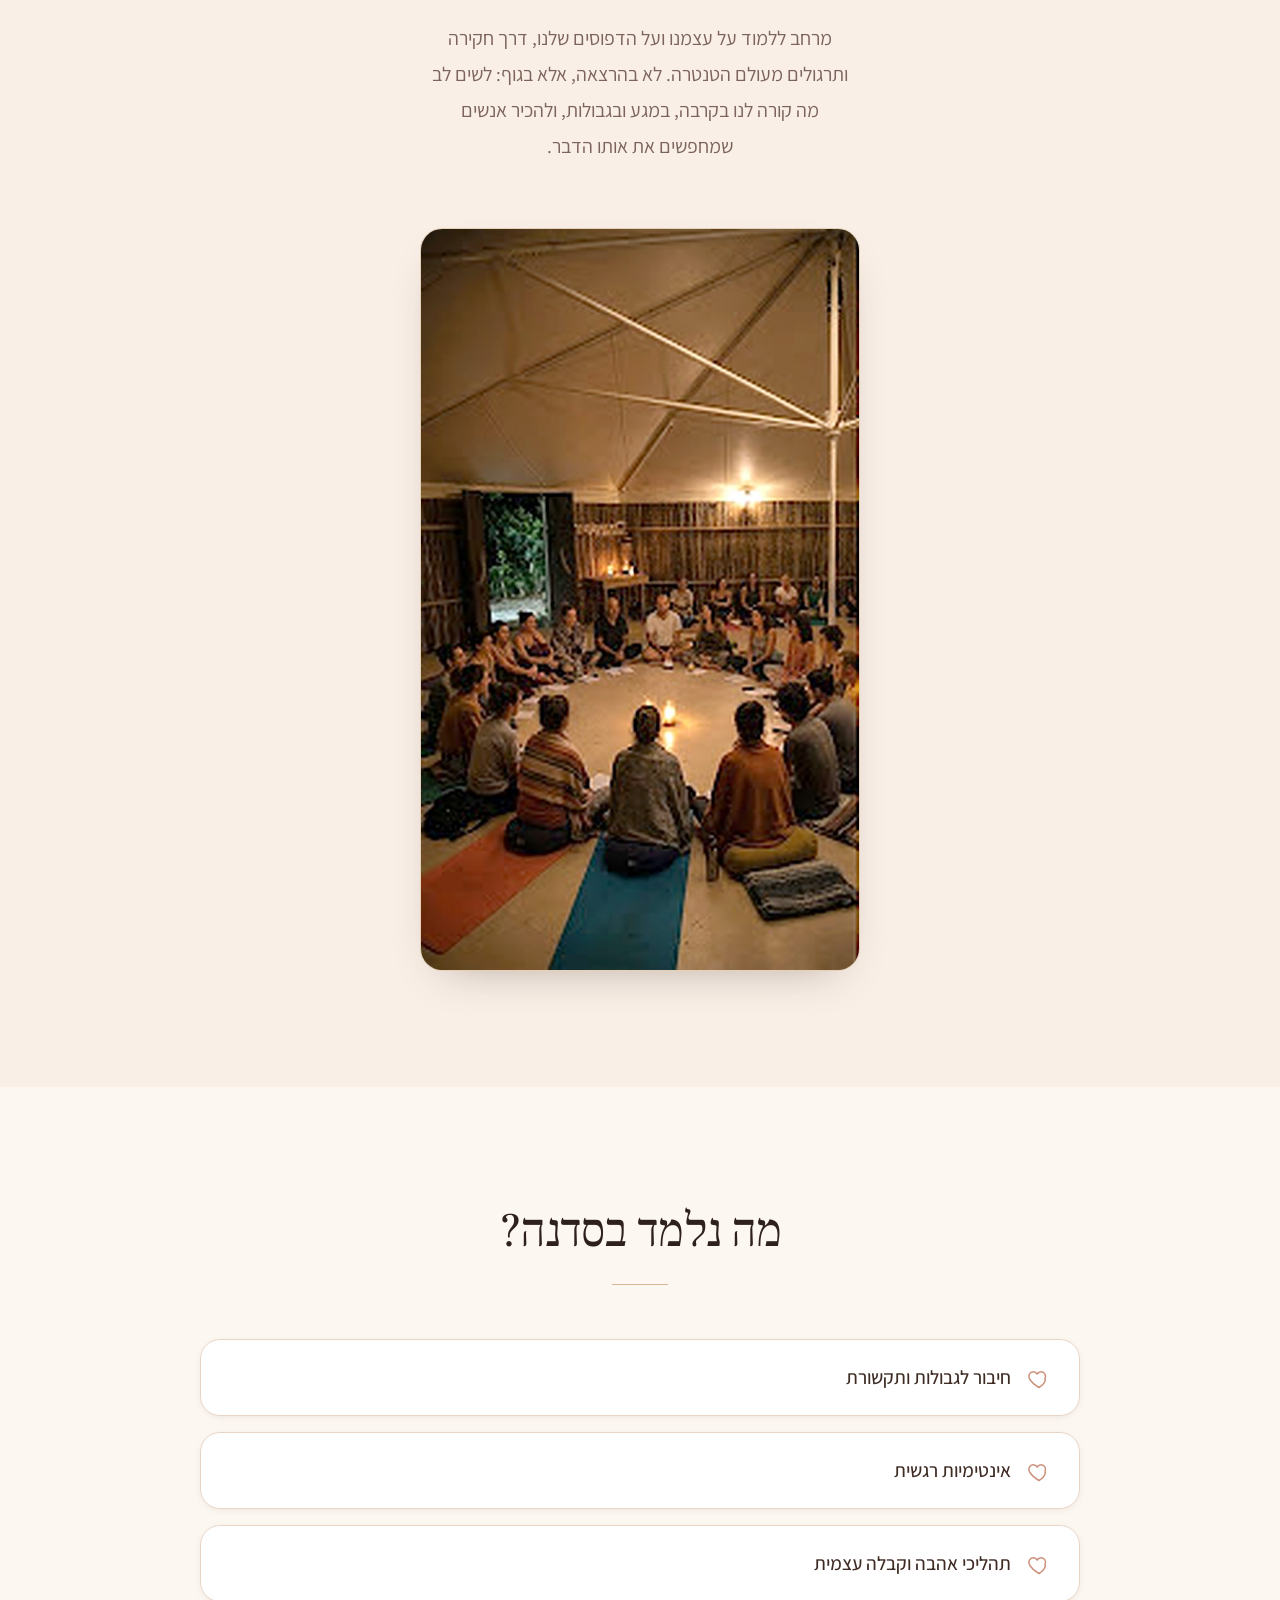
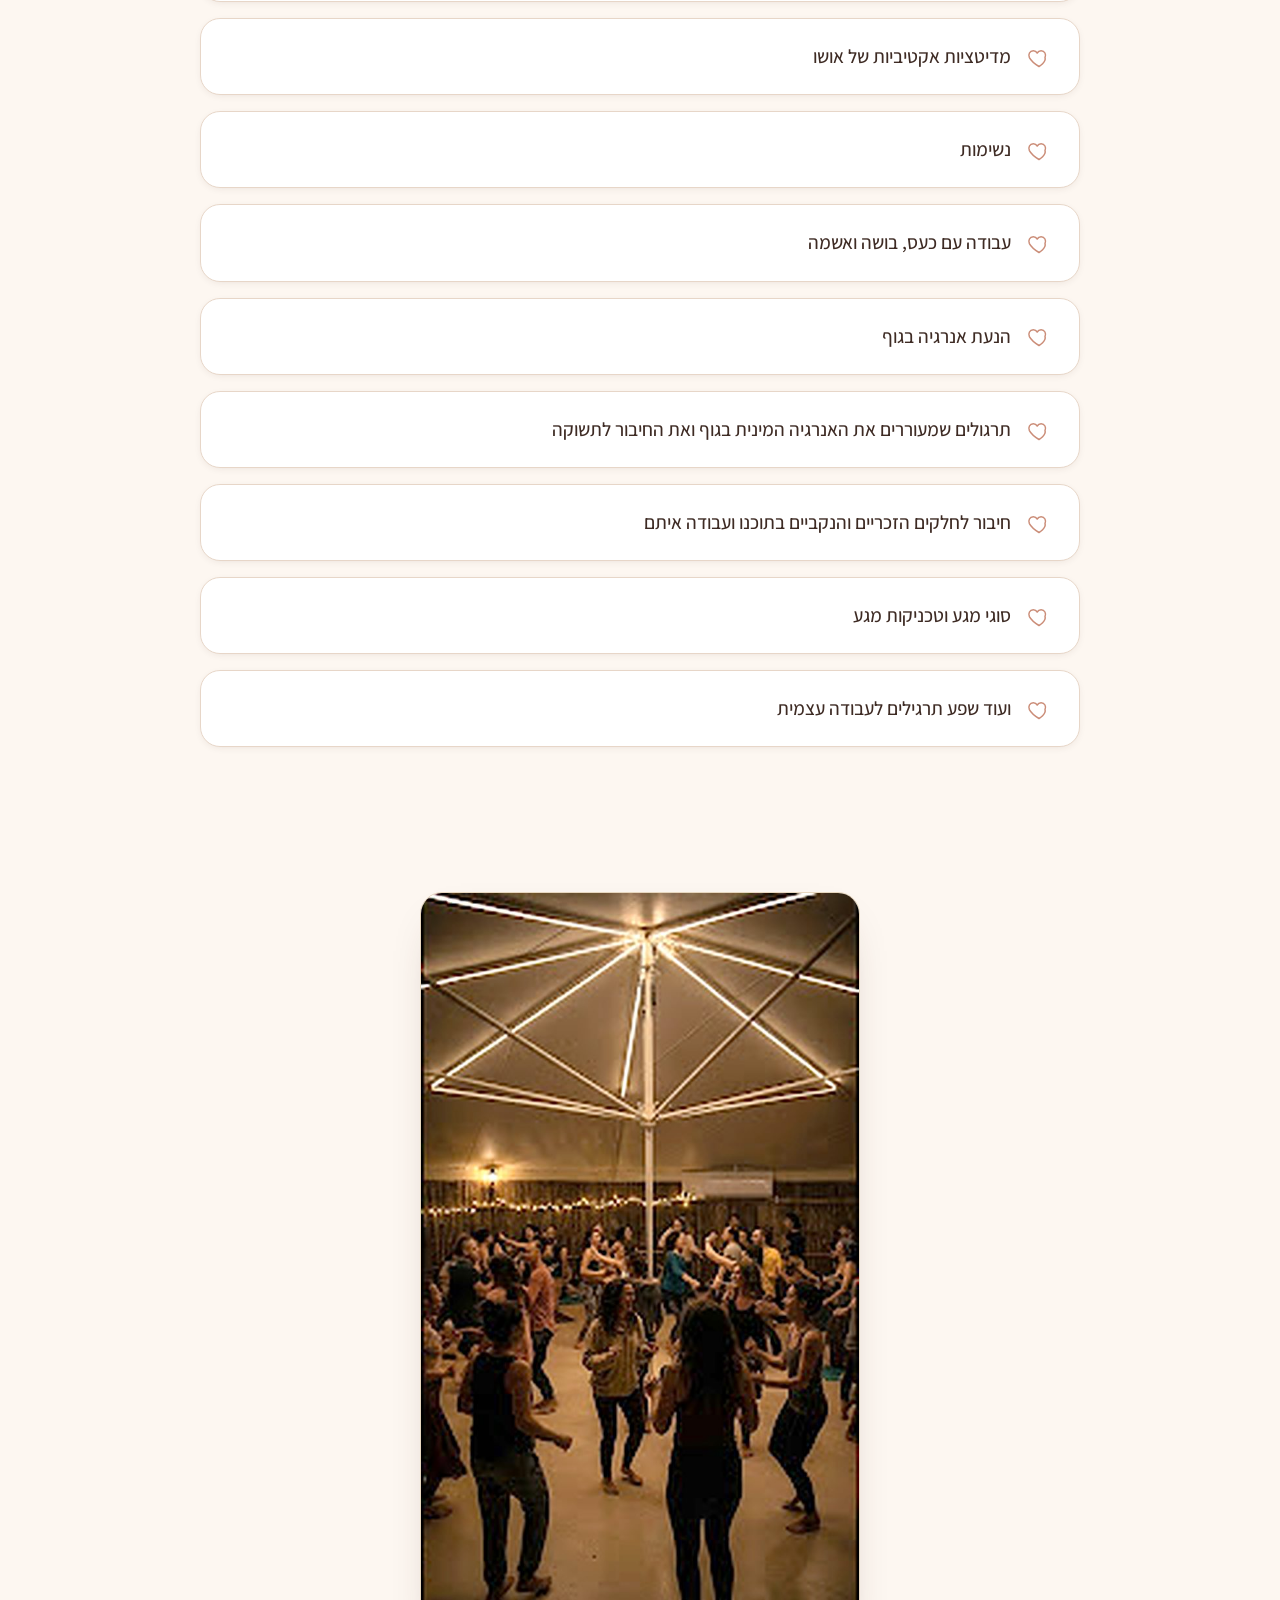
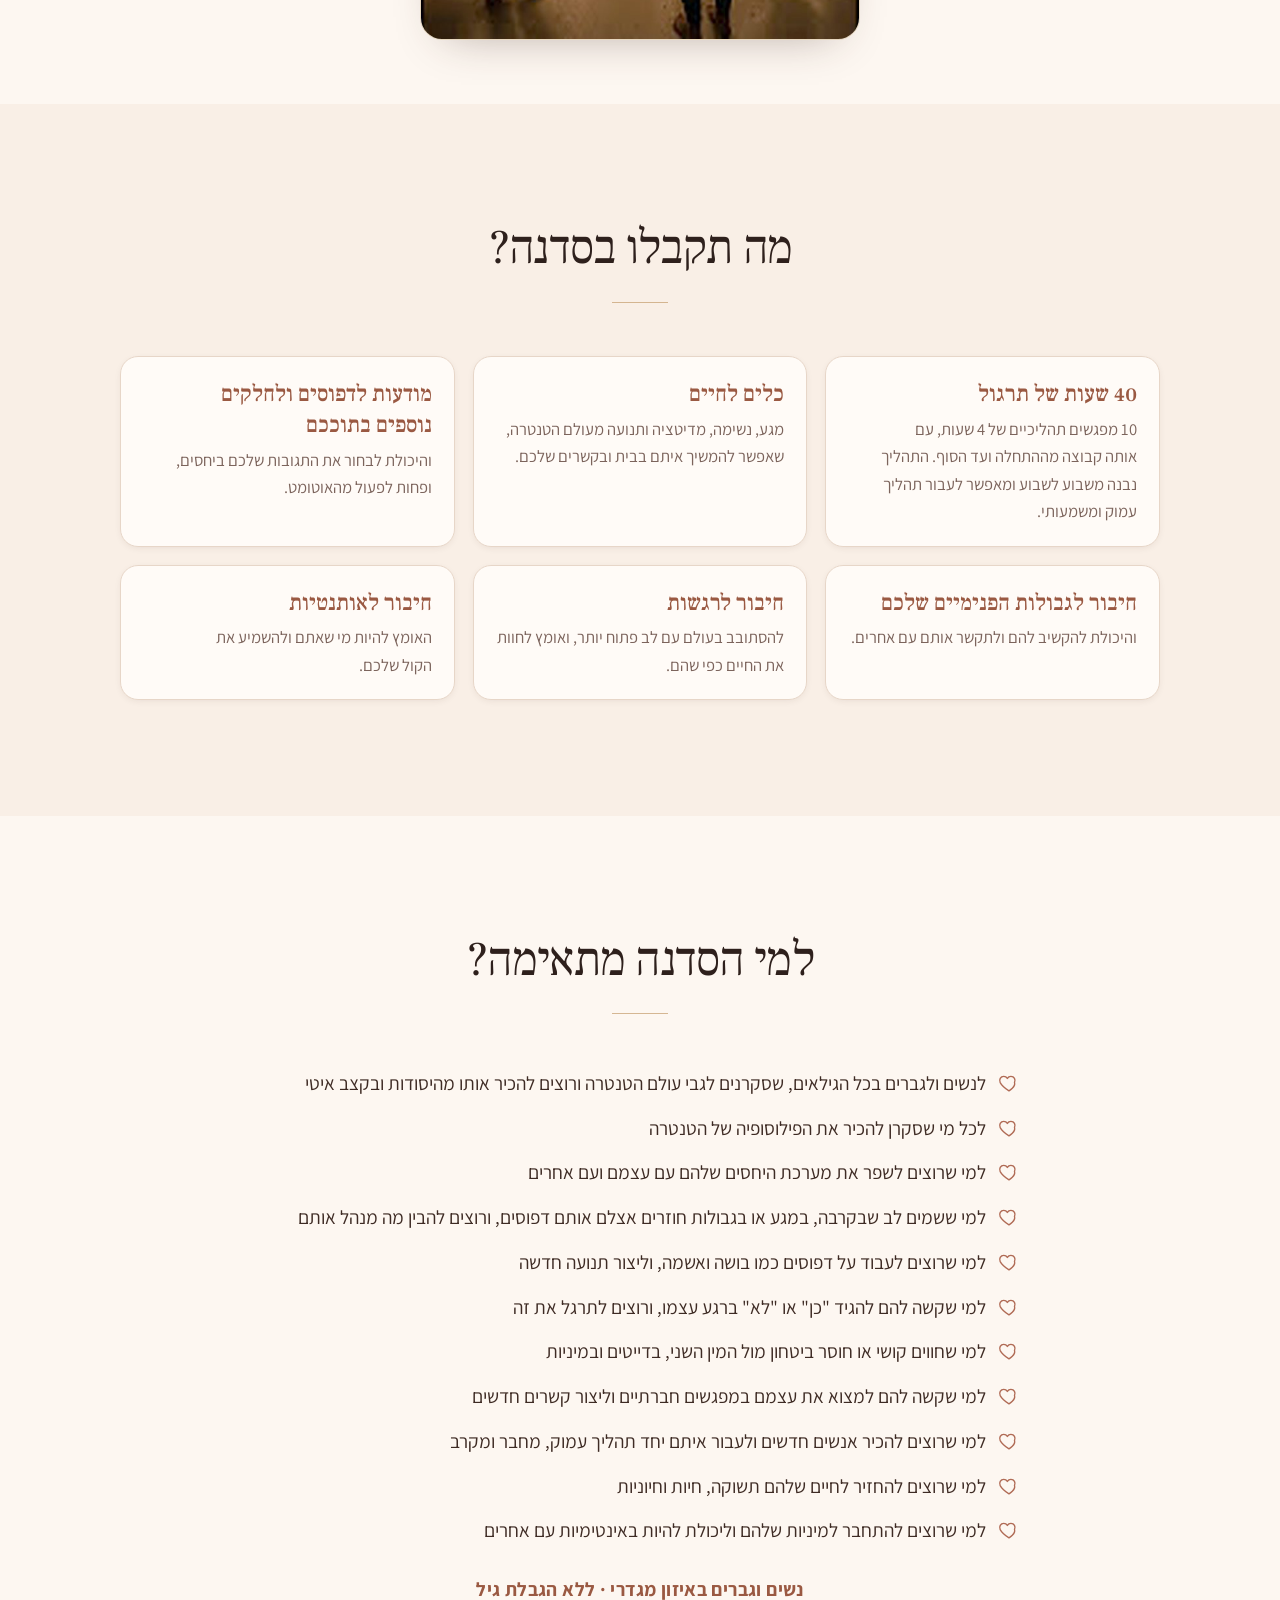
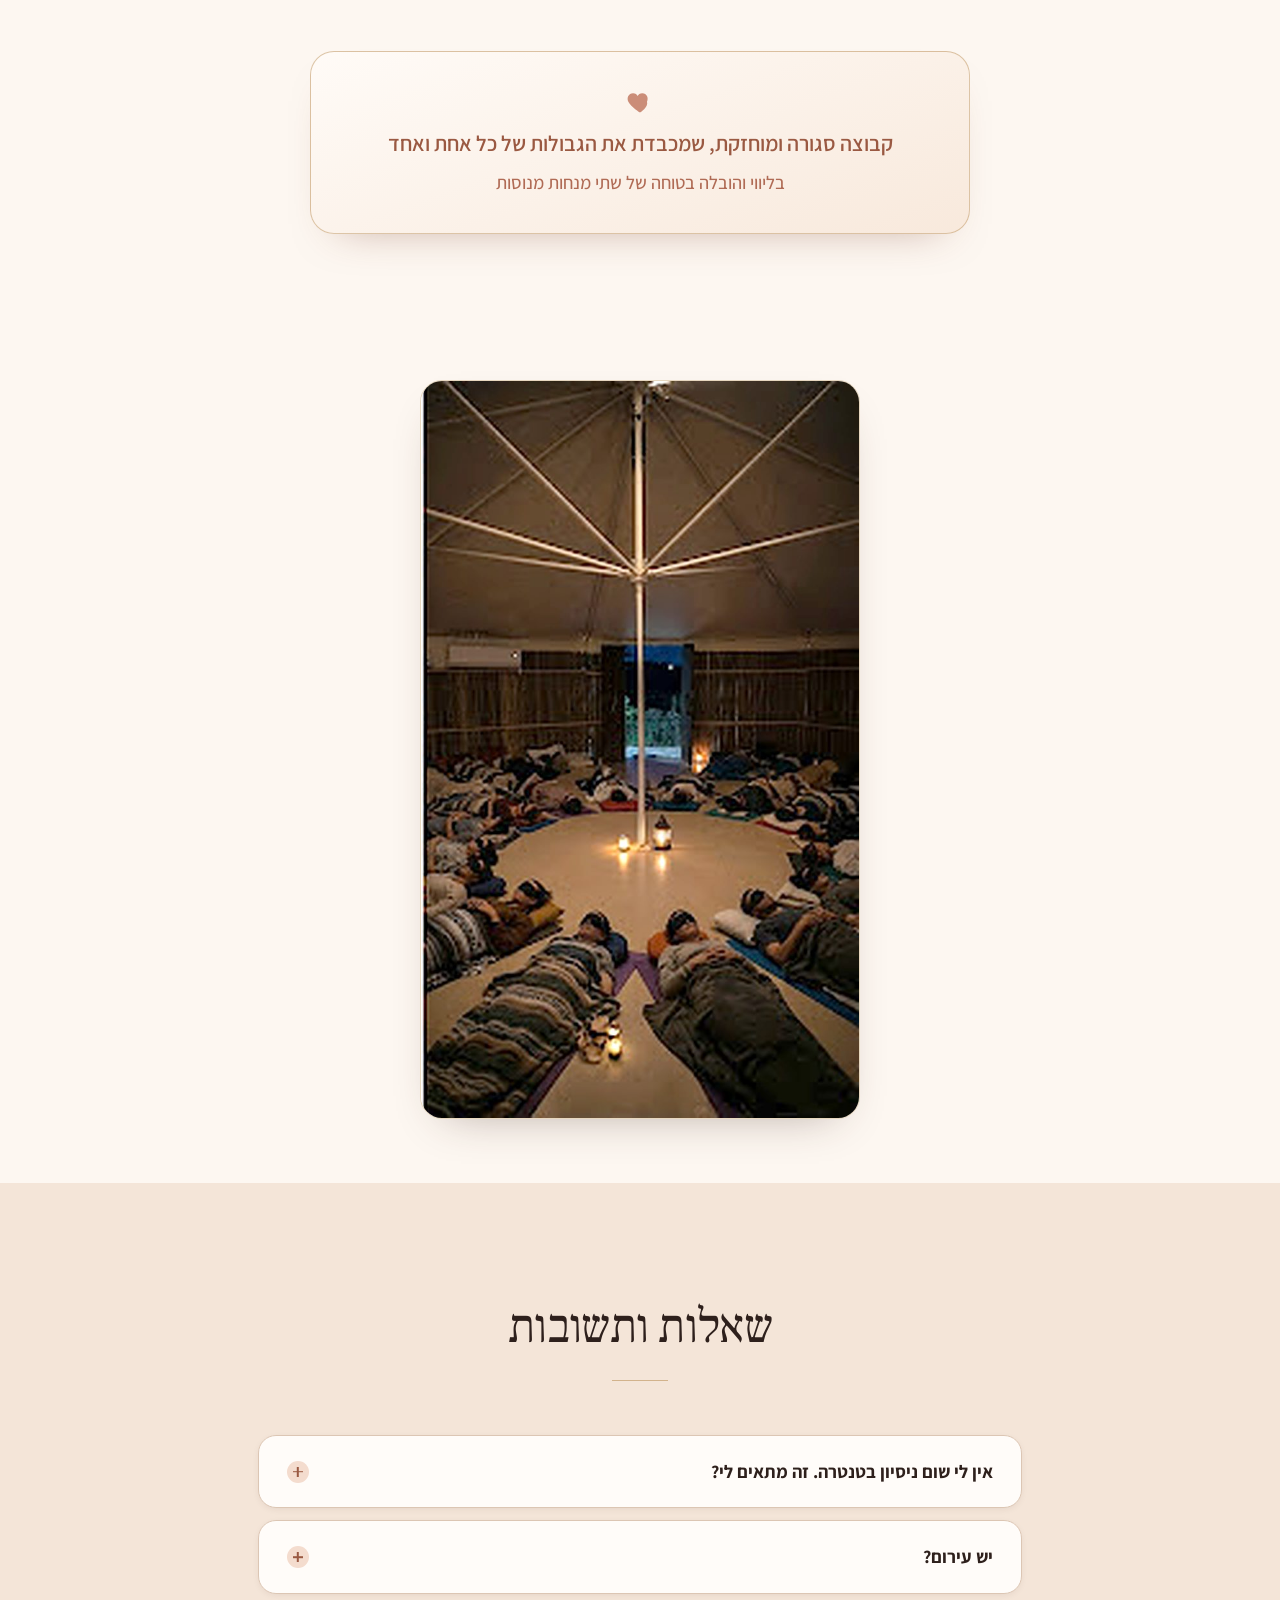
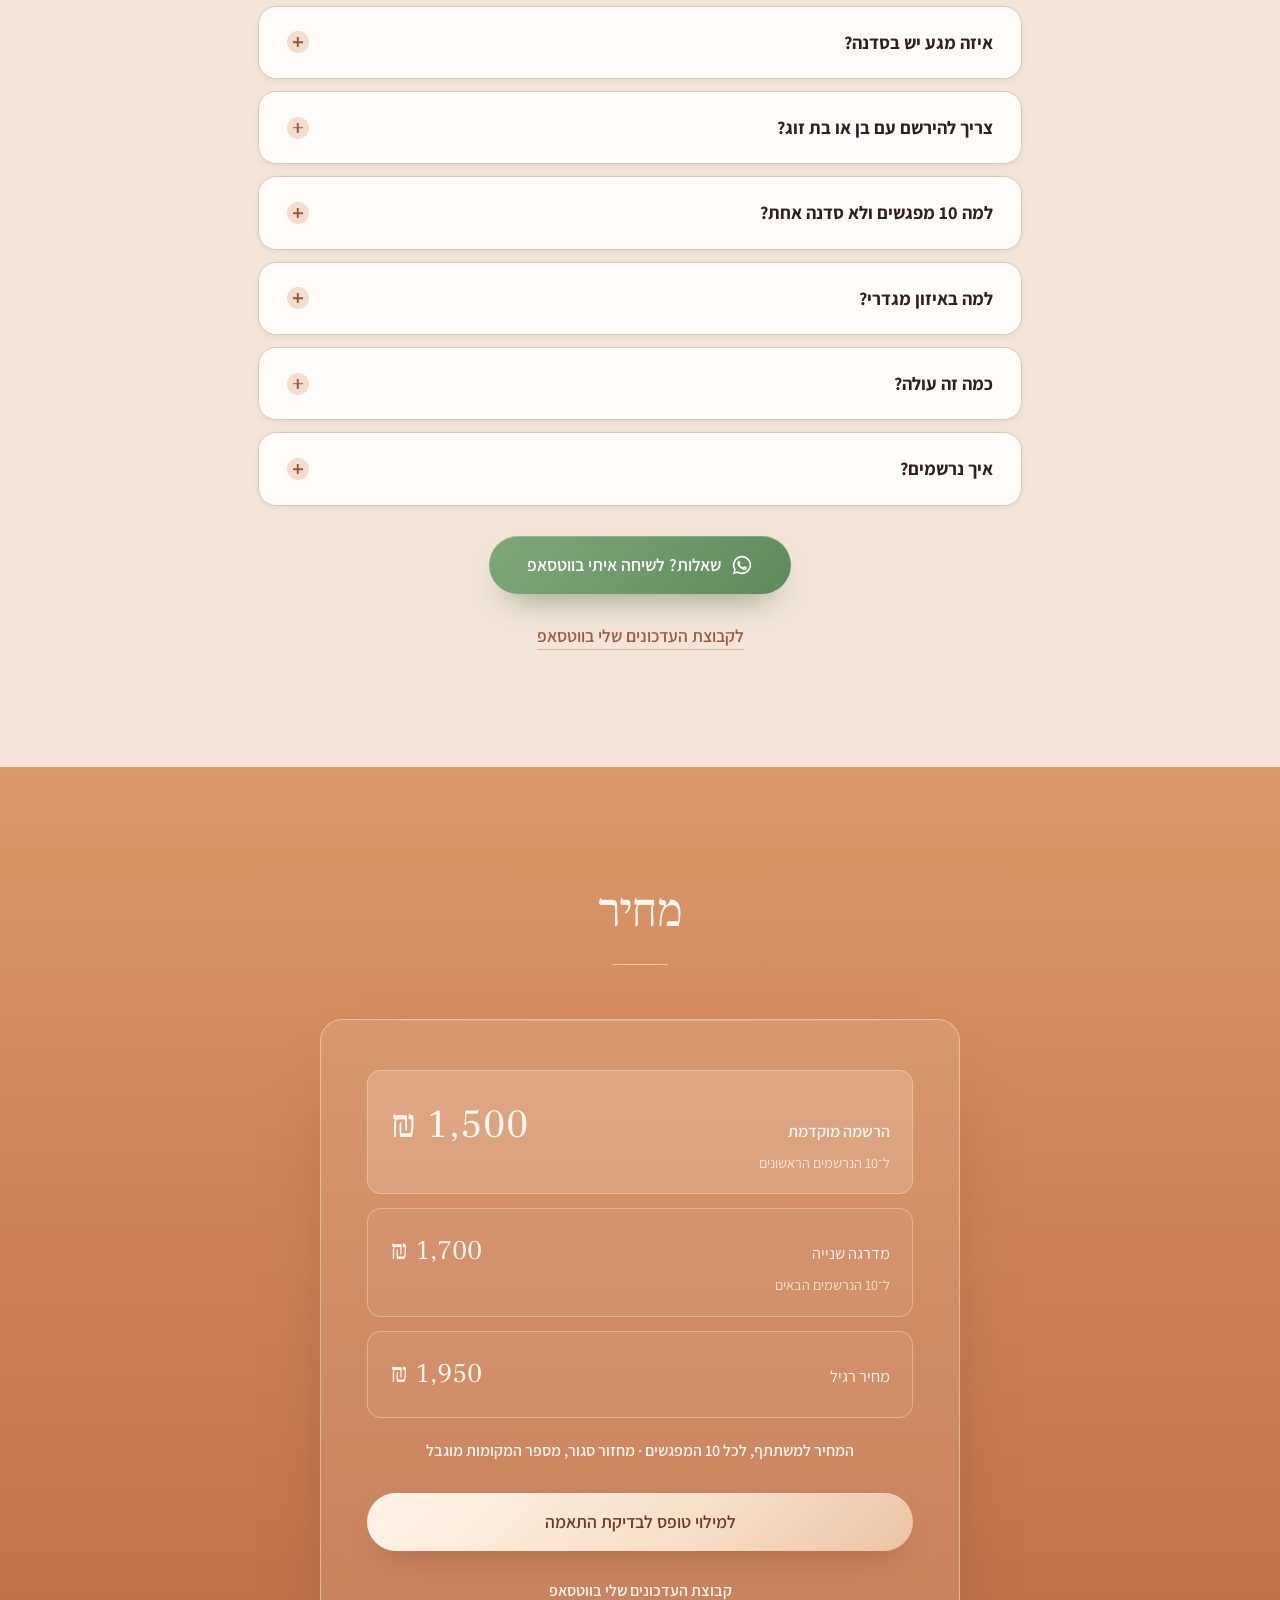
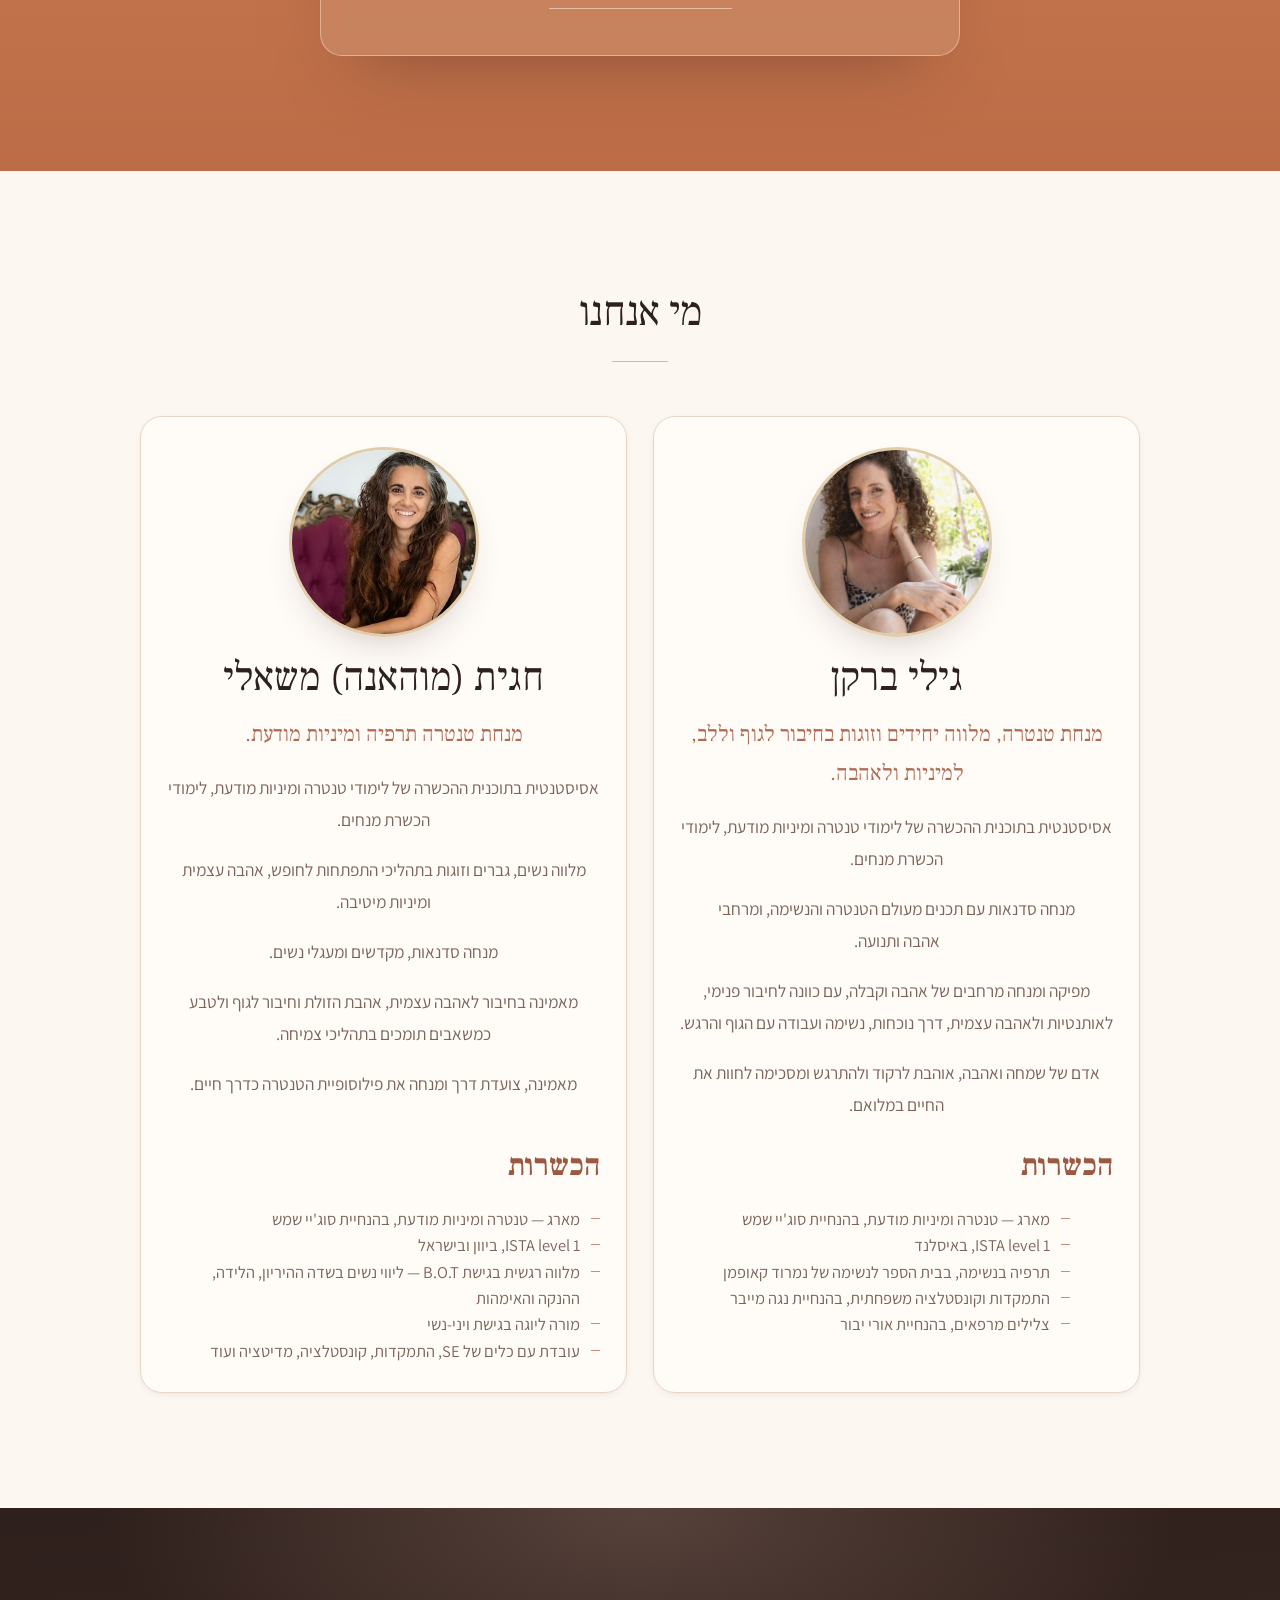
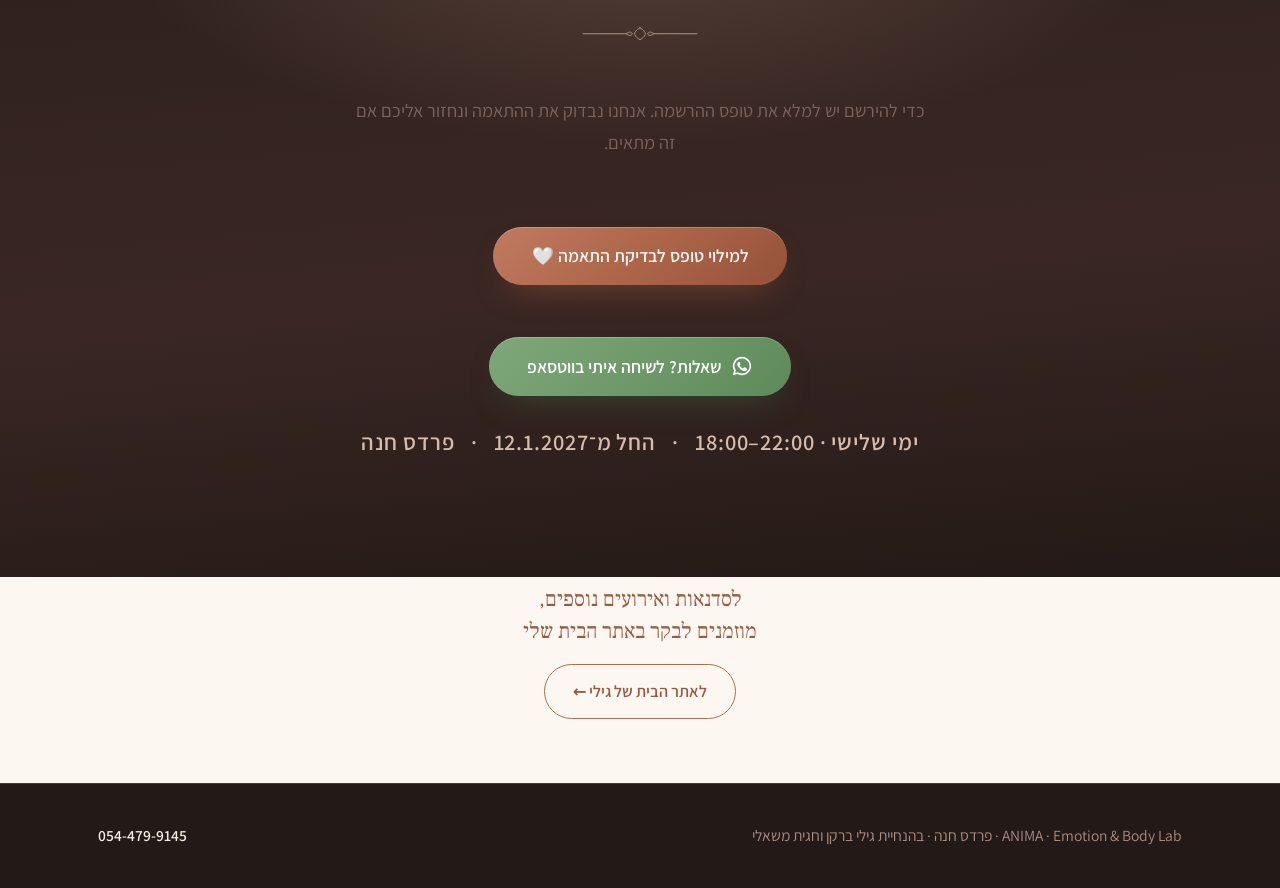
==== commit faadb48e: "ANIMA page: learning item renamed to 'תהליכי אהבה וקבלה עצמית' Co-Authored-By: Claude Opus 5.5 <nore" ====
--- a/index.html
+++ b/index.html
@@ -1349,7 +1349,7 @@
     <ul class="dolist">
       <li class="reveal"><span class="dot" aria-hidden="true"><svg viewBox="0 0 24 24" fill="none" stroke="currentColor" stroke-width="1.5" stroke-linejoin="round" aria-hidden="true"><path d="M12 20.5s-7.2-4.4-9.6-8.9C.9 8.4 2.7 4.8 6.3 4.8c2 0 3.3 1.2 3.9 2.2.6-1 1.9-2.2 3.9-2.2 3.6 0 5.4 3.6 3.9 6.8C19.6 16.1 12 20.5 12 20.5z"/></svg></span><span class="dtx">חיבור לגבולות ותקשורת</span></li>
       <li class="reveal d1"><span class="dot" aria-hidden="true"><svg viewBox="0 0 24 24" fill="none" stroke="currentColor" stroke-width="1.5" stroke-linejoin="round" aria-hidden="true"><path d="M12 20.5s-7.2-4.4-9.6-8.9C.9 8.4 2.7 4.8 6.3 4.8c2 0 3.3 1.2 3.9 2.2.6-1 1.9-2.2 3.9-2.2 3.6 0 5.4 3.6 3.9 6.8C19.6 16.1 12 20.5 12 20.5z"/></svg></span><span class="dtx">אינטימיות רגשית</span></li>
-      <li class="reveal"><span class="dot" aria-hidden="true"><svg viewBox="0 0 24 24" fill="none" stroke="currentColor" stroke-width="1.5" stroke-linejoin="round" aria-hidden="true"><path d="M12 20.5s-7.2-4.4-9.6-8.9C.9 8.4 2.7 4.8 6.3 4.8c2 0 3.3 1.2 3.9 2.2.6-1 1.9-2.2 3.9-2.2 3.6 0 5.4 3.6 3.9 6.8C19.6 16.1 12 20.5 12 20.5z"/></svg></span><span class="dtx">אהבה עצמית וקבלת הגוף</span></li>
+      <li class="reveal"><span class="dot" aria-hidden="true"><svg viewBox="0 0 24 24" fill="none" stroke="currentColor" stroke-width="1.5" stroke-linejoin="round" aria-hidden="true"><path d="M12 20.5s-7.2-4.4-9.6-8.9C.9 8.4 2.7 4.8 6.3 4.8c2 0 3.3 1.2 3.9 2.2.6-1 1.9-2.2 3.9-2.2 3.6 0 5.4 3.6 3.9 6.8C19.6 16.1 12 20.5 12 20.5z"/></svg></span><span class="dtx">תהליכי אהבה וקבלה עצמית</span></li>
       <li class="reveal"><span class="dot" aria-hidden="true"><svg viewBox="0 0 24 24" fill="none" stroke="currentColor" stroke-width="1.5" stroke-linejoin="round" aria-hidden="true"><path d="M12 20.5s-7.2-4.4-9.6-8.9C.9 8.4 2.7 4.8 6.3 4.8c2 0 3.3 1.2 3.9 2.2.6-1 1.9-2.2 3.9-2.2 3.6 0 5.4 3.6 3.9 6.8C19.6 16.1 12 20.5 12 20.5z"/></svg></span><span class="dtx">מדיטציות אקטיביות של אושו</span></li>
       <li class="reveal d1"><span class="dot" aria-hidden="true"><svg viewBox="0 0 24 24" fill="none" stroke="currentColor" stroke-width="1.5" stroke-linejoin="round" aria-hidden="true"><path d="M12 20.5s-7.2-4.4-9.6-8.9C.9 8.4 2.7 4.8 6.3 4.8c2 0 3.3 1.2 3.9 2.2.6-1 1.9-2.2 3.9-2.2 3.6 0 5.4 3.6 3.9 6.8C19.6 16.1 12 20.5 12 20.5z"/></svg></span><span class="dtx">נשימות</span></li>
       <li class="reveal"><span class="dot" aria-hidden="true"><svg viewBox="0 0 24 24" fill="none" stroke="currentColor" stroke-width="1.5" stroke-linejoin="round" aria-hidden="true"><path d="M12 20.5s-7.2-4.4-9.6-8.9C.9 8.4 2.7 4.8 6.3 4.8c2 0 3.3 1.2 3.9 2.2.6-1 1.9-2.2 3.9-2.2 3.6 0 5.4 3.6 3.9 6.8C19.6 16.1 12 20.5 12 20.5z"/></svg></span><span class="dtx">עבודה עם כעס, בושה ואשמה</span></li>
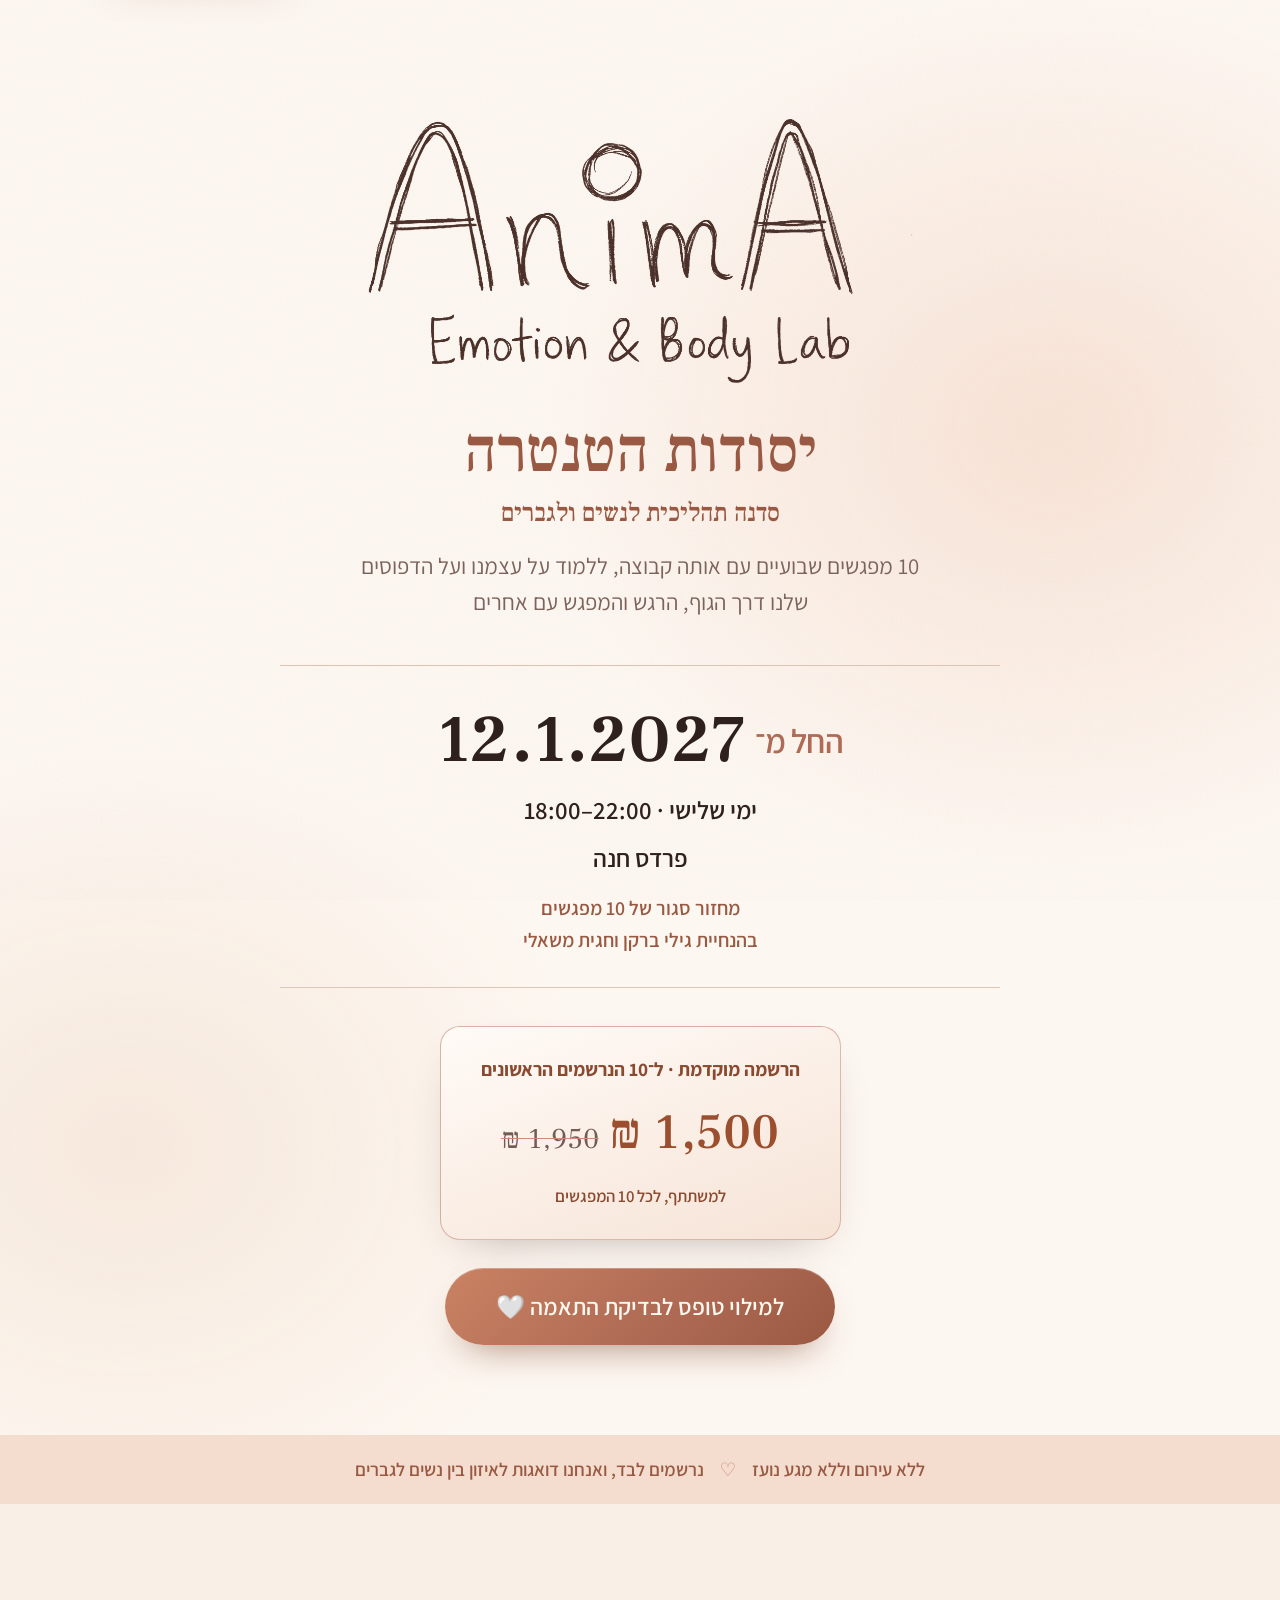
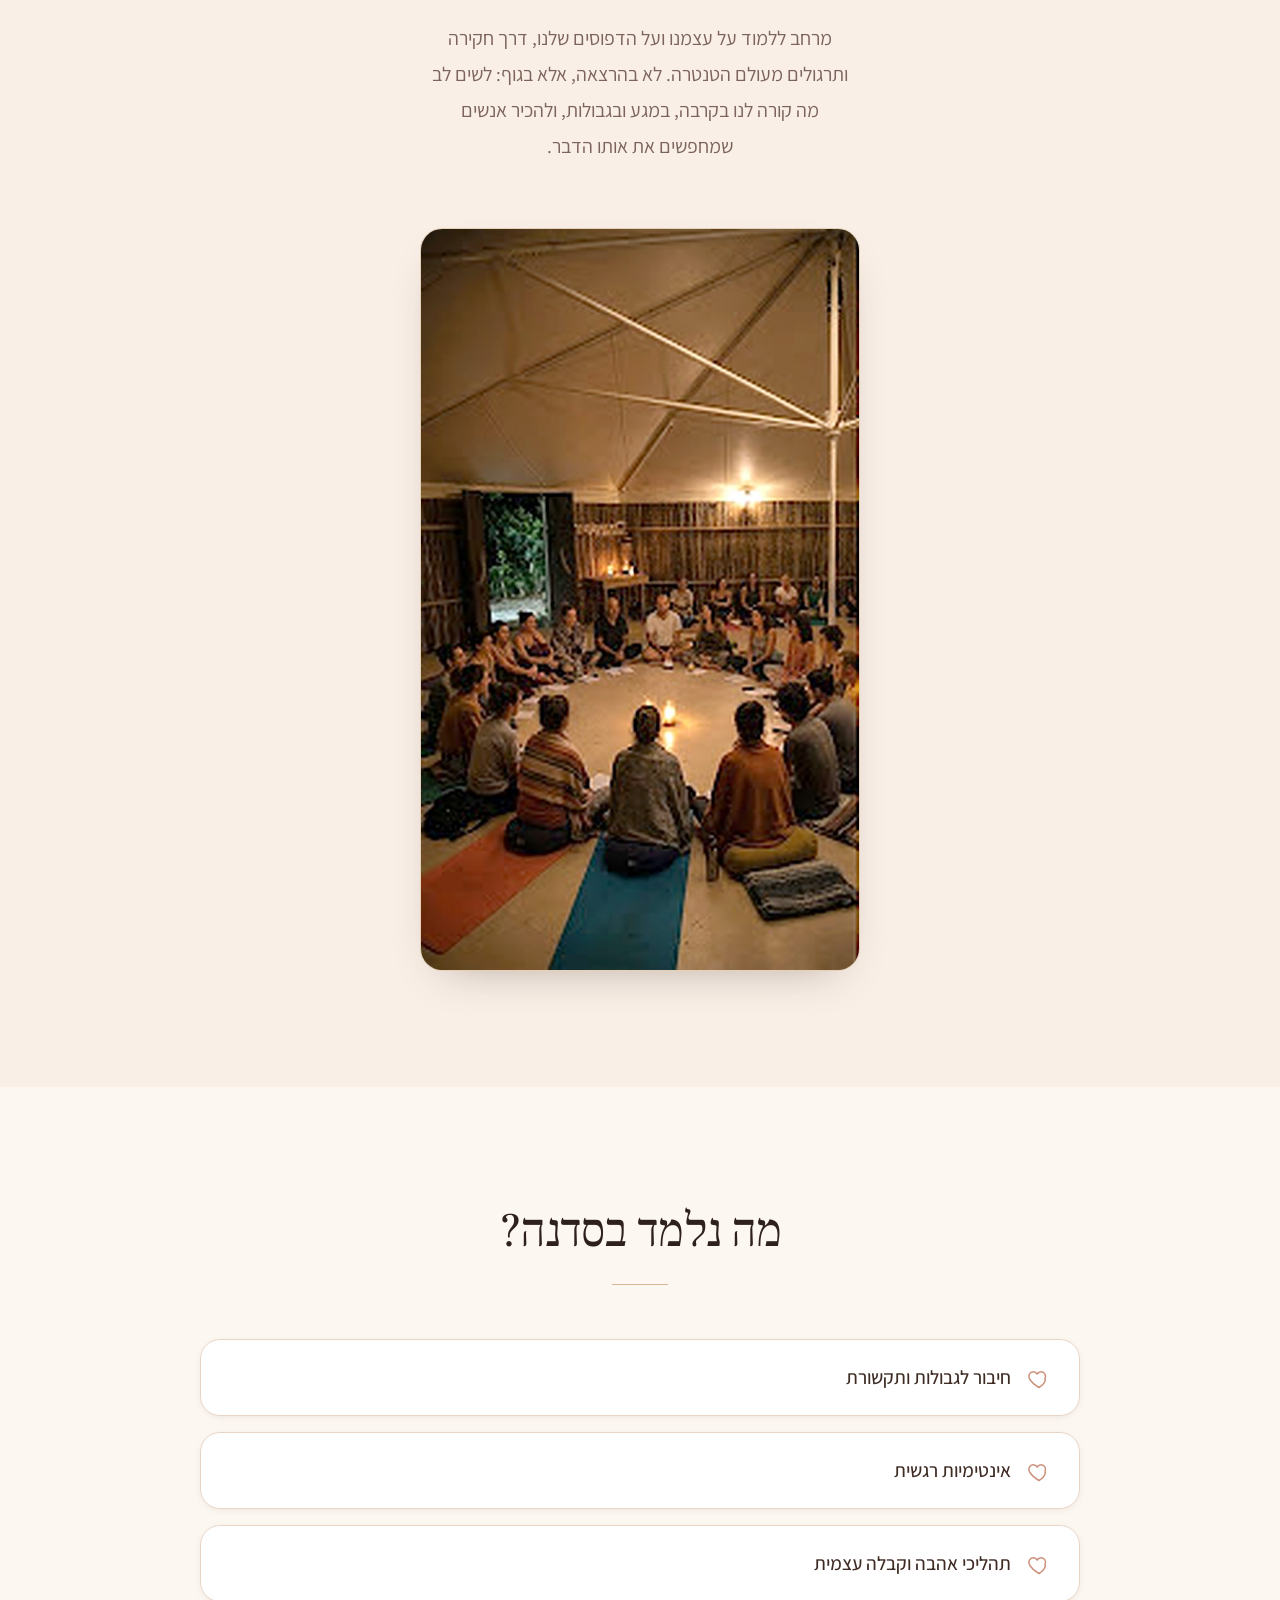
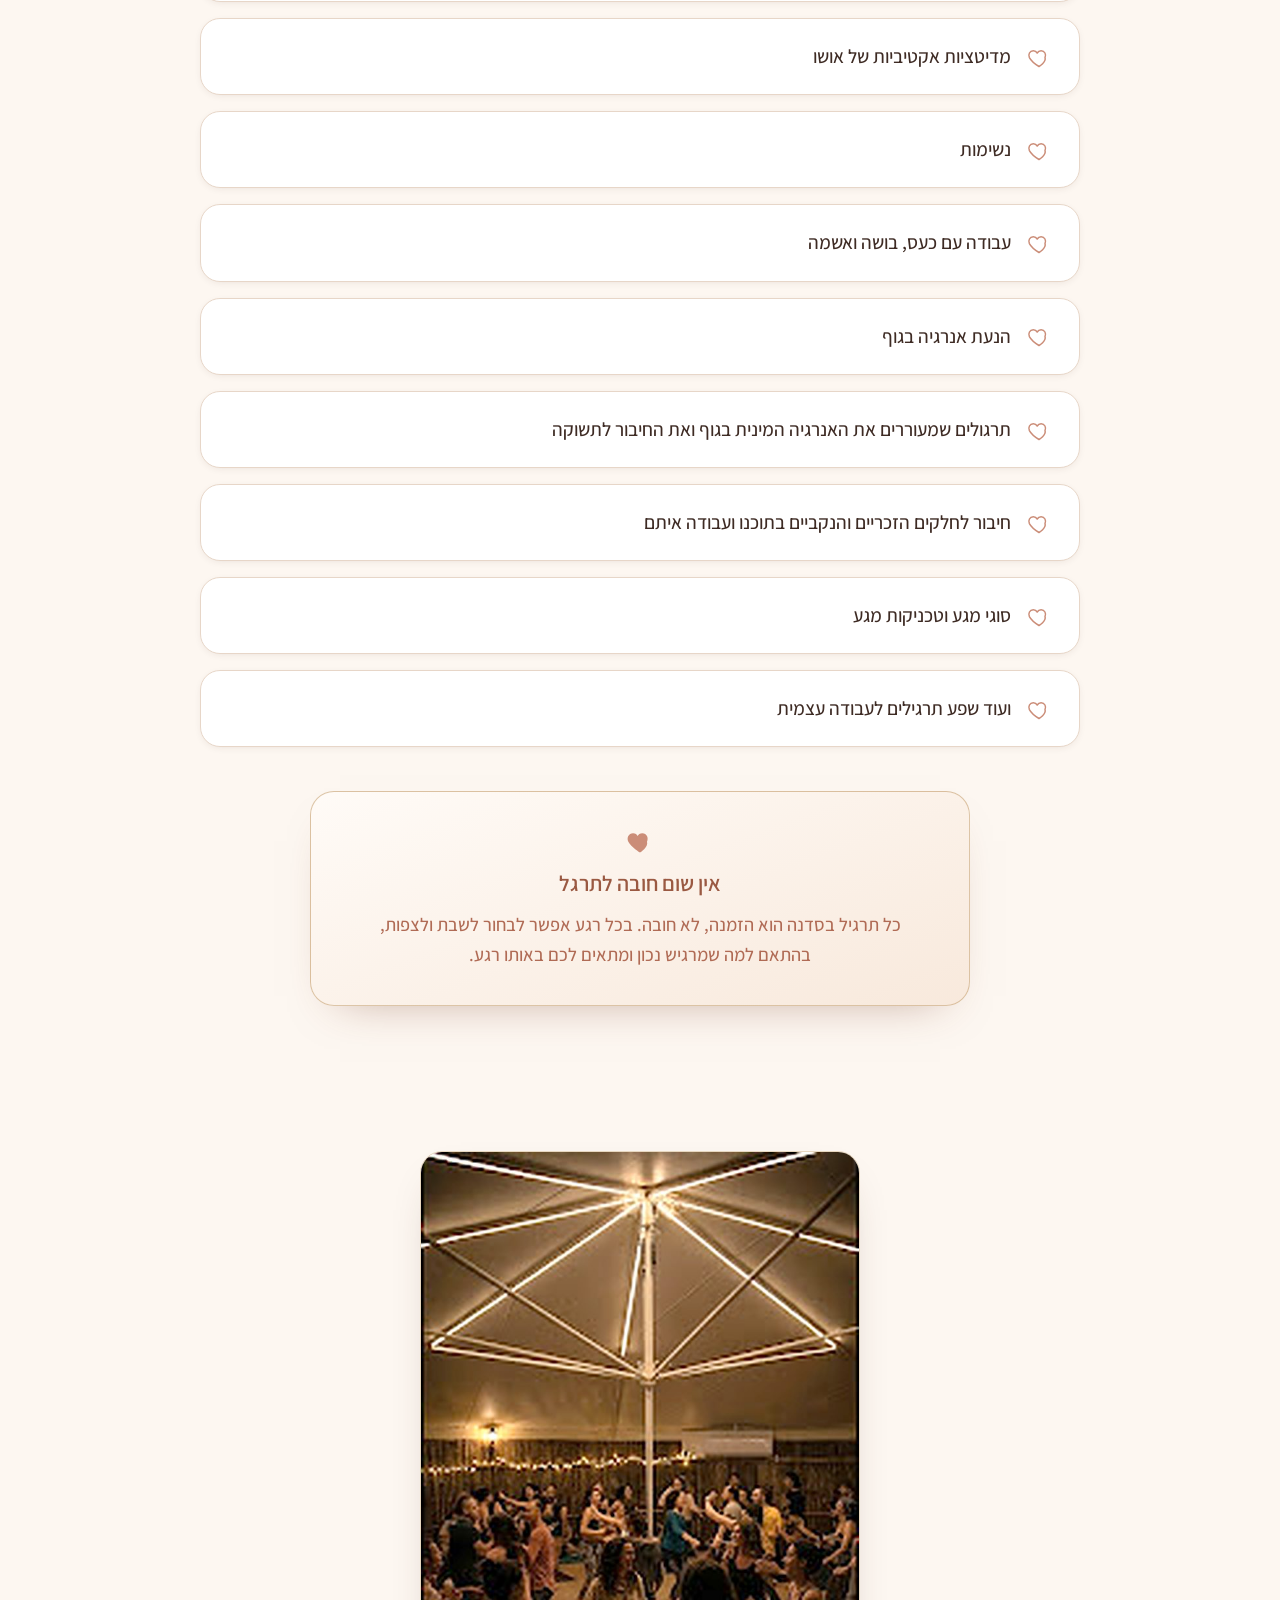
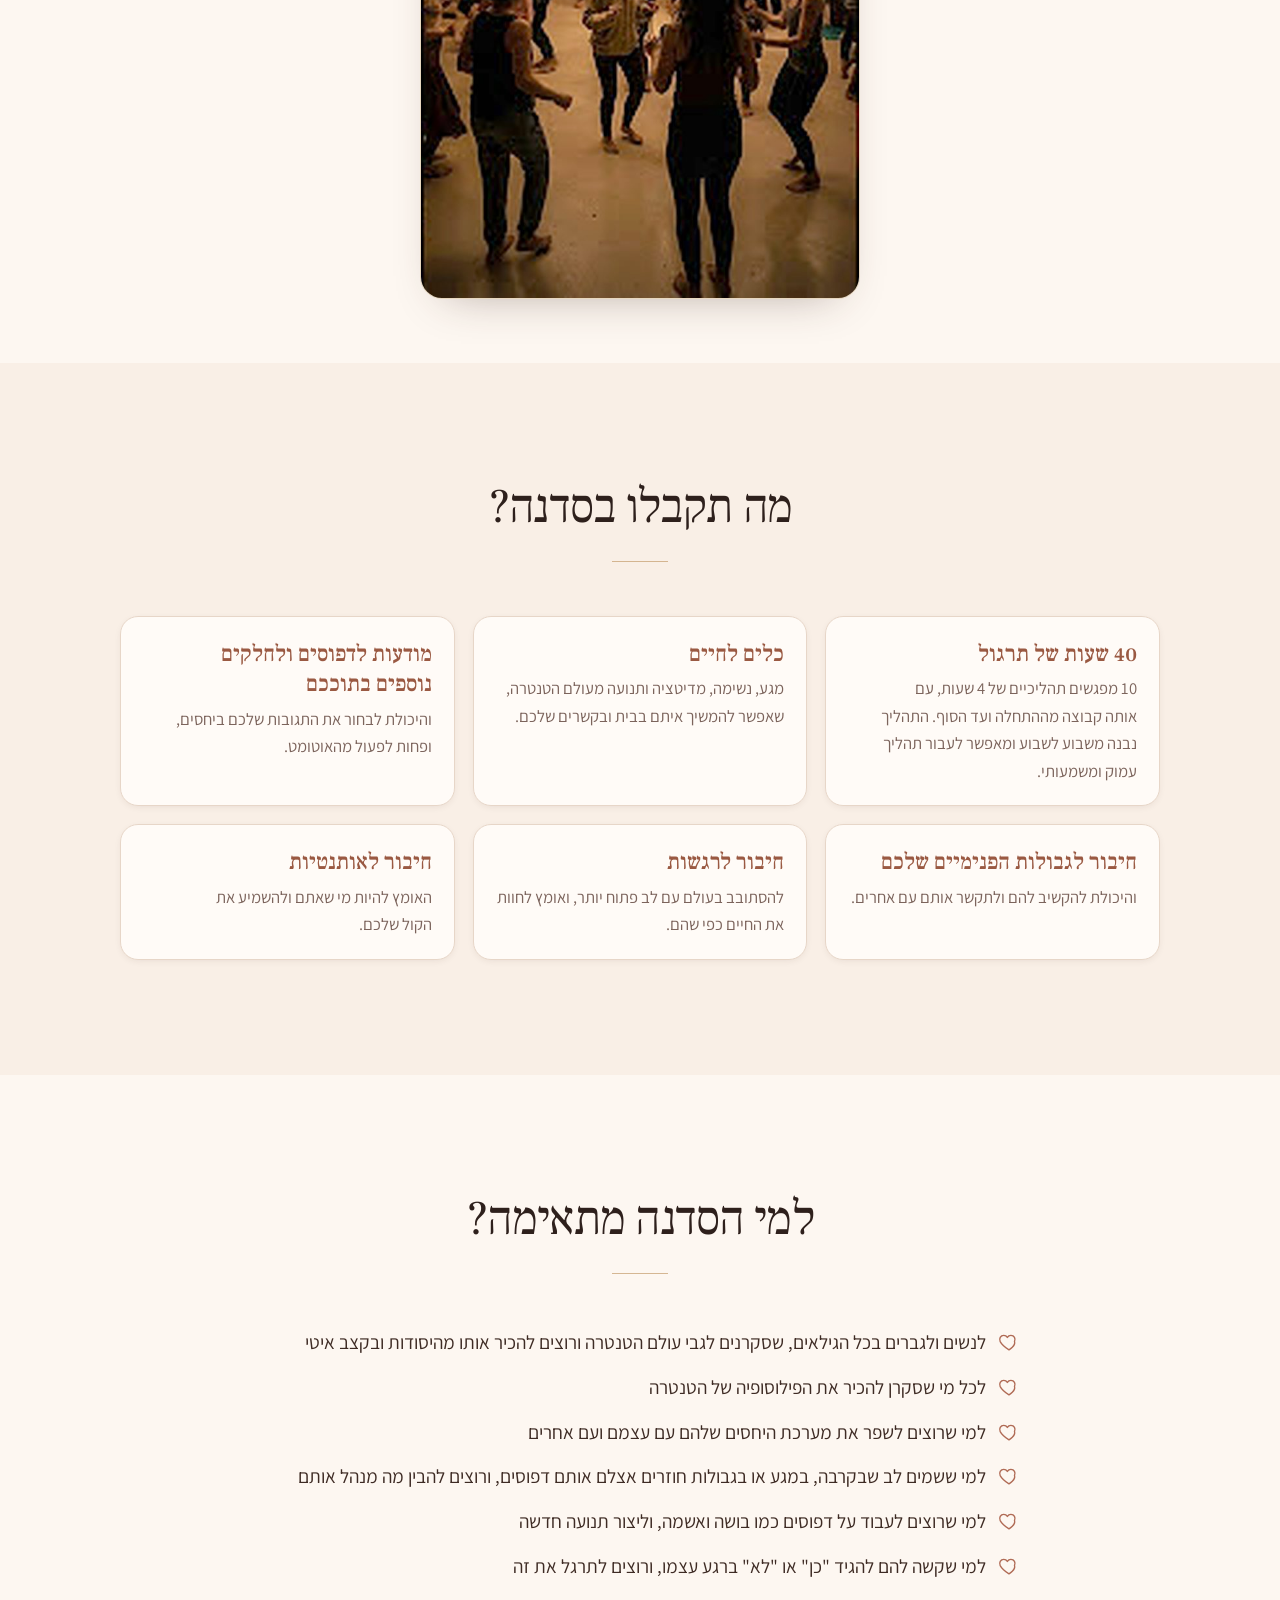
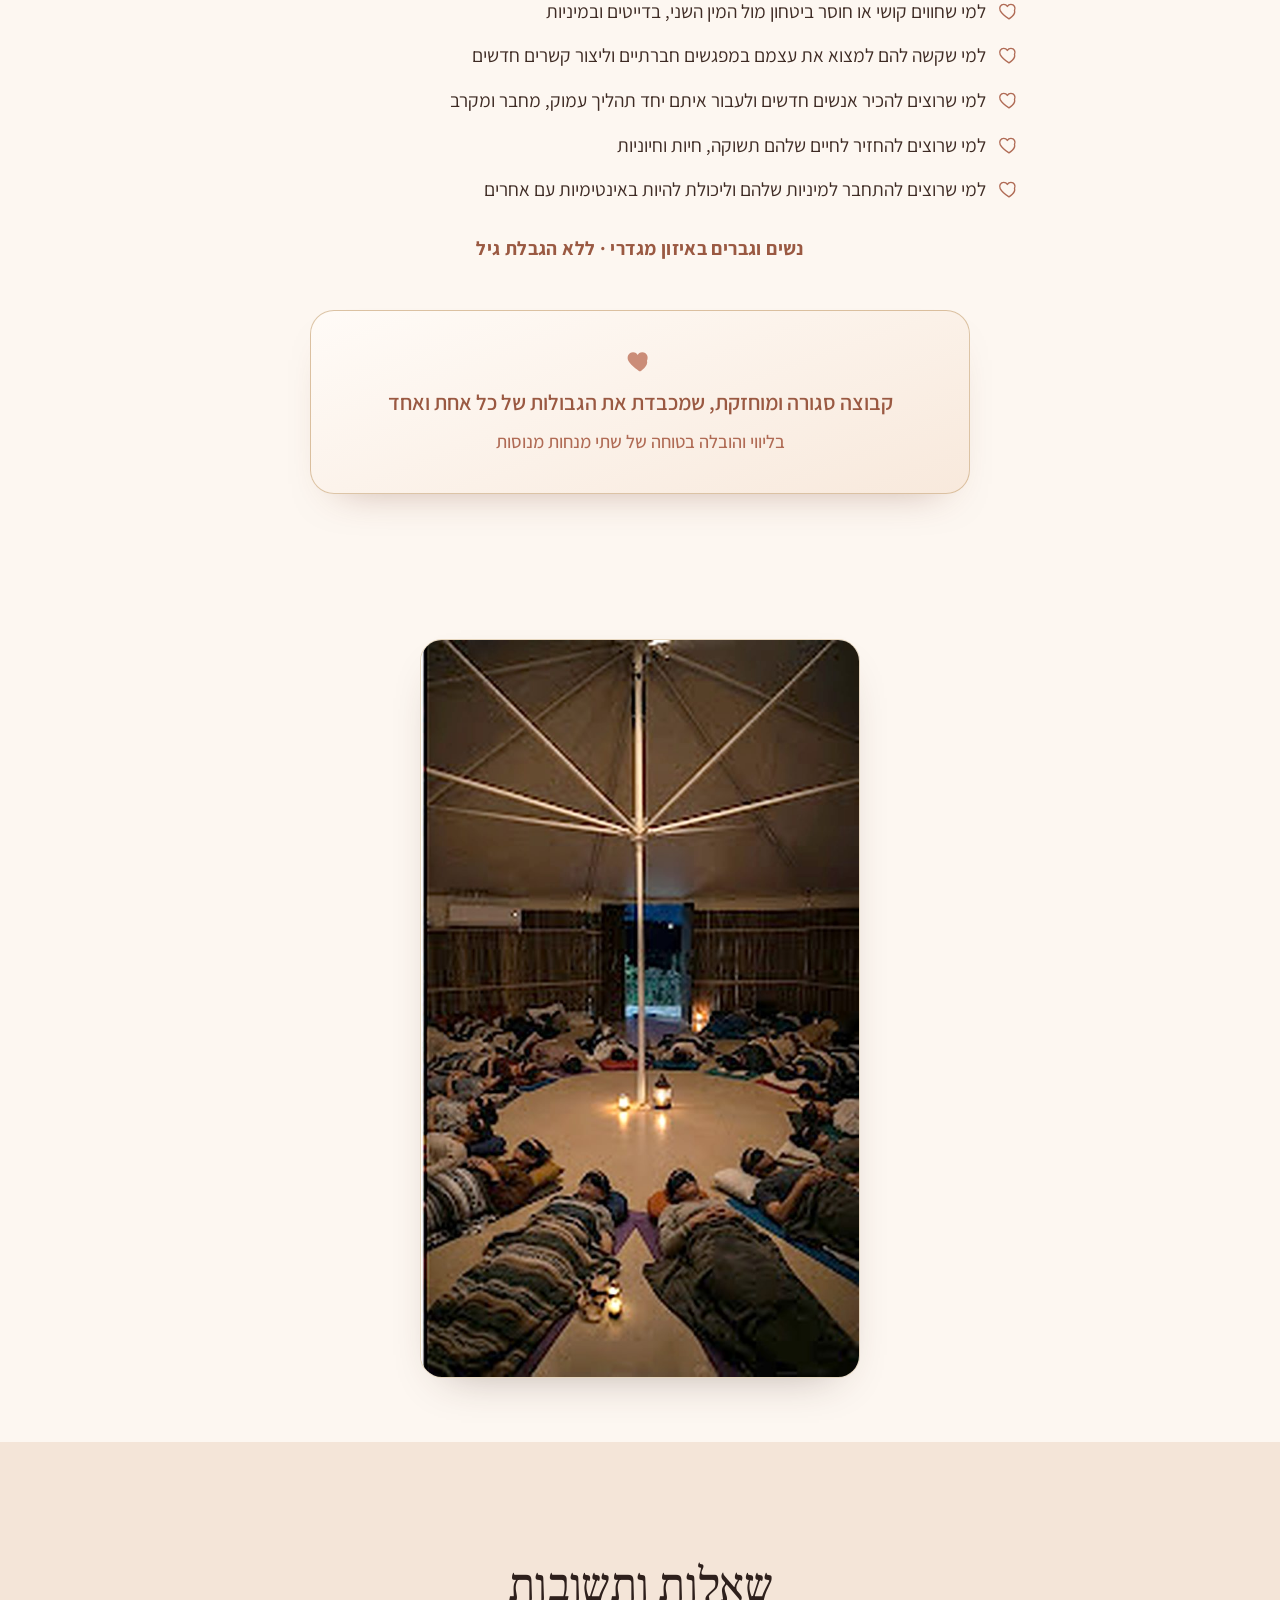
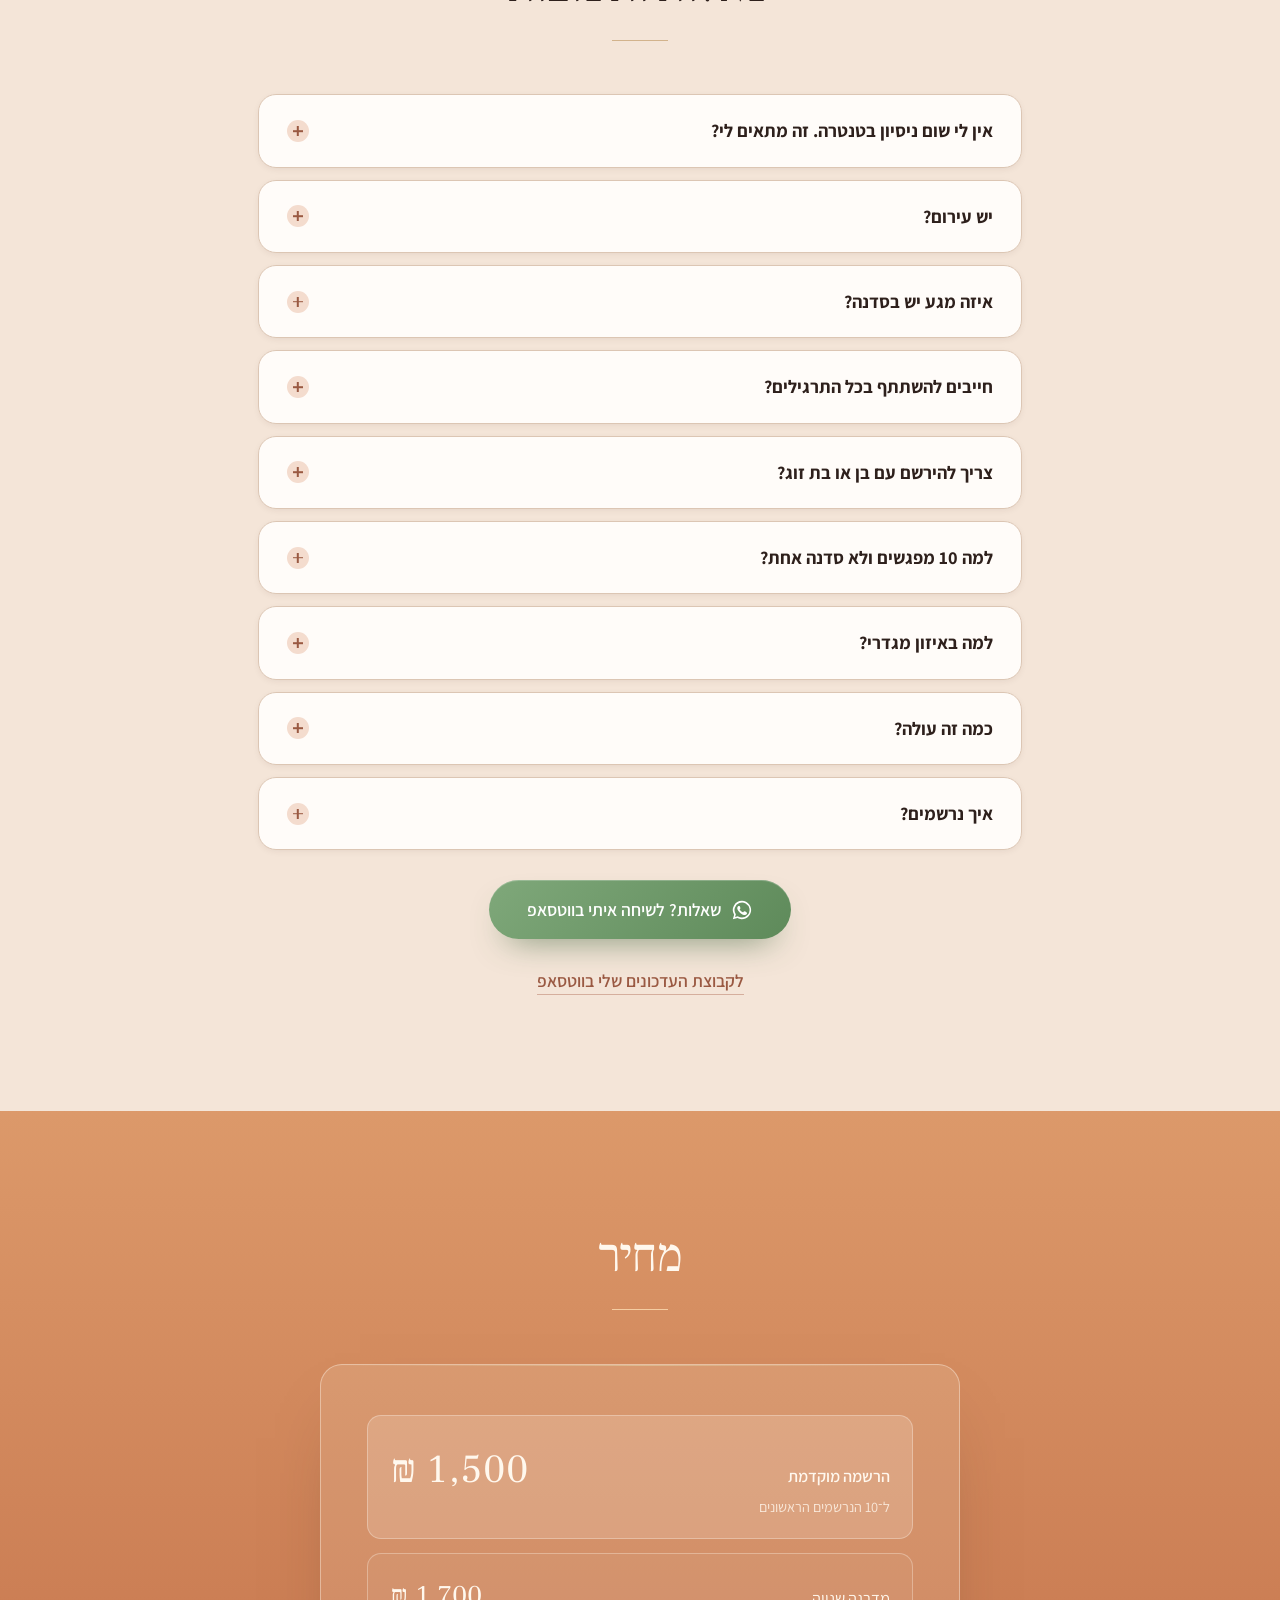
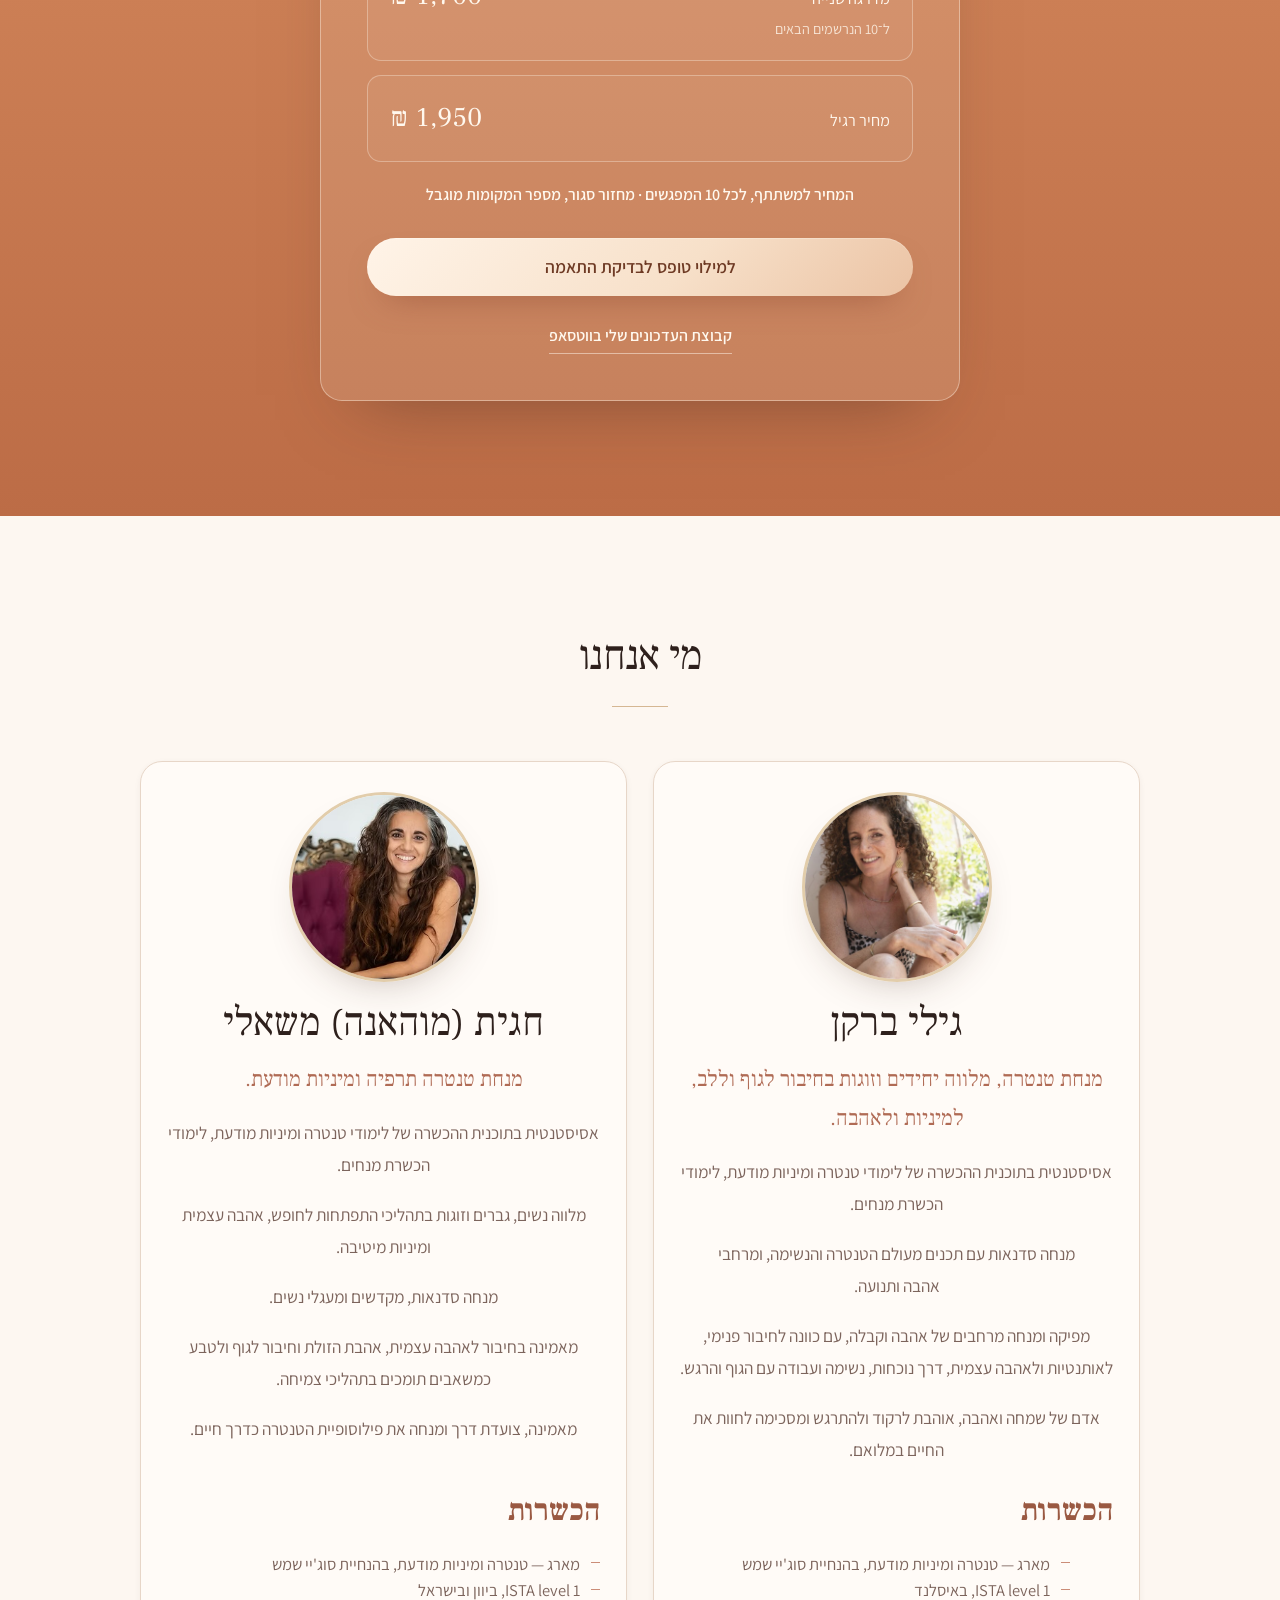
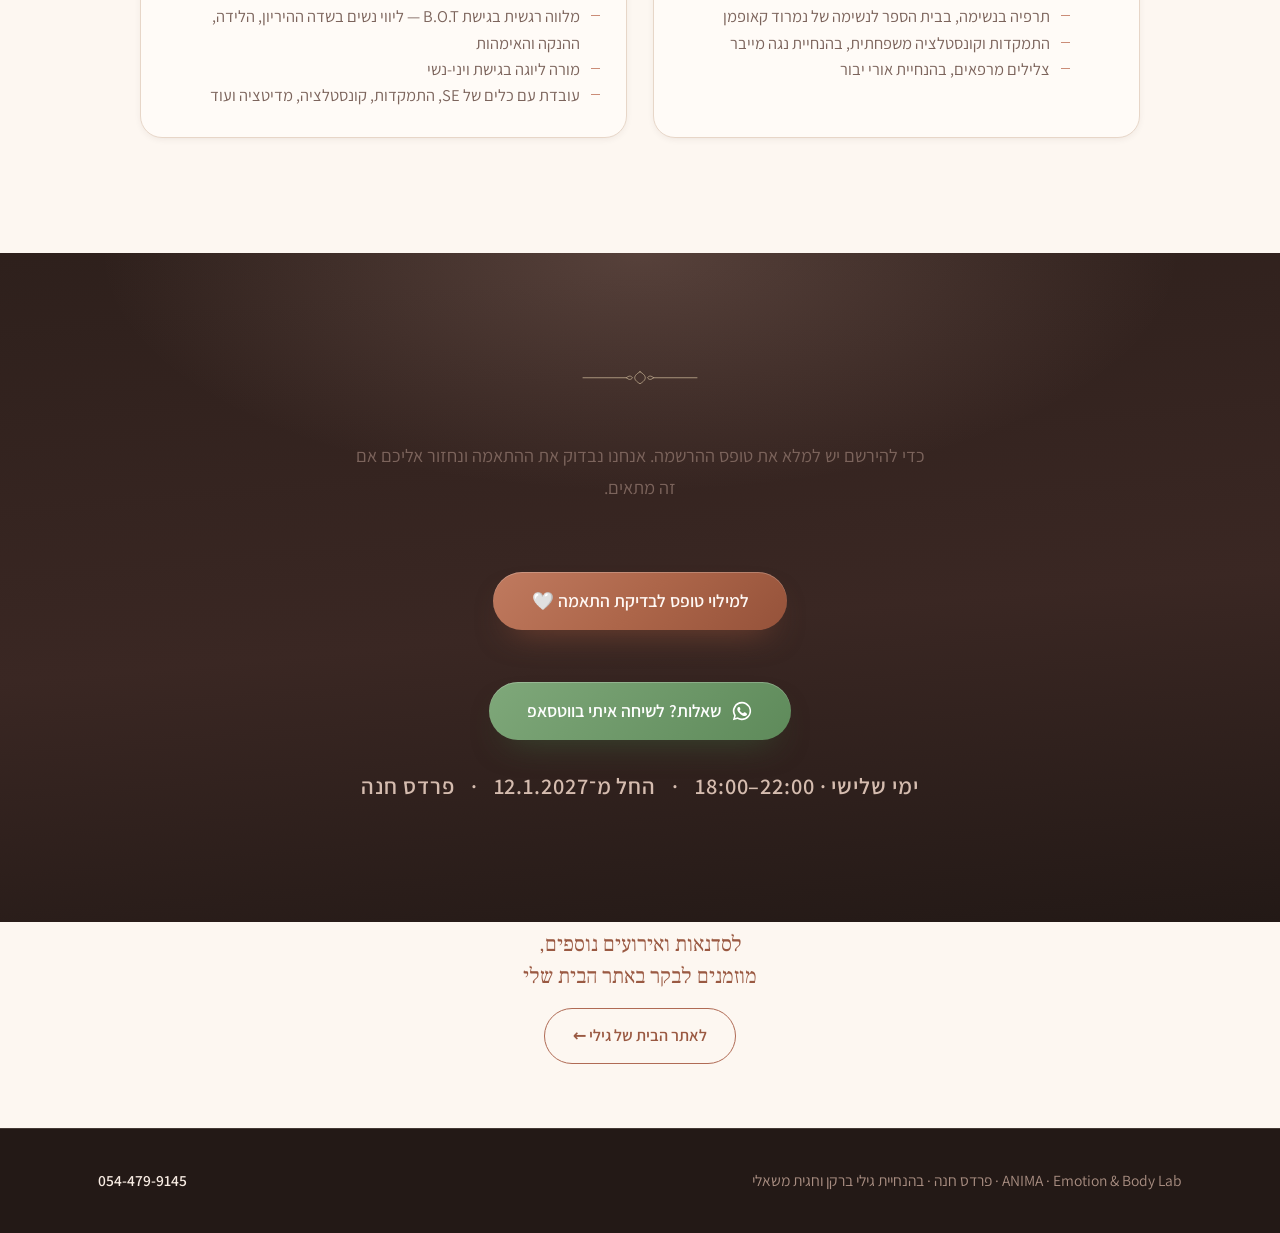
==== commit 38c524c6: "ANIMA page: participation is optional (framed note + FAQ) Co-Authored-By: Claude Opus 5.5 <noreply@a" ====
--- a/index.html
+++ b/index.html
@@ -902,6 +902,8 @@
     radial-gradient(52% 44% at 6% 96%, rgba(190,155,98,.14) 0%, rgba(190,155,98,0) 70%),
     linear-gradient(170deg,#5A3140 0%, #43222E 100%);}
 .for-you{max-width:1180px;margin:0 auto clamp(36px,5vw,56px);text-align:center;font-family:'Frank Ruhl Libre','Times New Roman',Georgia,serif;font-weight:700;font-size:clamp(1.7rem,4.6vw,3.4rem);line-height:1.45;color:var(--clay-deep);text-wrap:balance;}
+.choice-box{margin-top:34px;}
+.choice-box .safe-guides{max-width:560px;margin-inline:auto;line-height:1.65;}
 </style>
 <style>/* ===== Connected · palette + additions ===== */
 :root{
@@ -1359,6 +1361,11 @@
       <li class="reveal d1"><span class="dot" aria-hidden="true"><svg viewBox="0 0 24 24" fill="none" stroke="currentColor" stroke-width="1.5" stroke-linejoin="round" aria-hidden="true"><path d="M12 20.5s-7.2-4.4-9.6-8.9C.9 8.4 2.7 4.8 6.3 4.8c2 0 3.3 1.2 3.9 2.2.6-1 1.9-2.2 3.9-2.2 3.6 0 5.4 3.6 3.9 6.8C19.6 16.1 12 20.5 12 20.5z"/></svg></span><span class="dtx">סוגי מגע וטכניקות מגע</span></li>
       <li class="reveal"><span class="dot" aria-hidden="true"><svg viewBox="0 0 24 24" fill="none" stroke="currentColor" stroke-width="1.5" stroke-linejoin="round" aria-hidden="true"><path d="M12 20.5s-7.2-4.4-9.6-8.9C.9 8.4 2.7 4.8 6.3 4.8c2 0 3.3 1.2 3.9 2.2.6-1 1.9-2.2 3.9-2.2 3.6 0 5.4 3.6 3.9 6.8C19.6 16.1 12 20.5 12 20.5z"/></svg></span><span class="dtx">ועוד שפע תרגילים לעבודה עצמית</span></li>
     </ul>
+    <div class="safe-box choice-box reveal">
+      <svg viewBox="0 0 24 24" aria-hidden="true"><path d="M12 21s-7.5-4.6-10-9.3C.4 8.4 2.3 4.5 6 4.5c2.1 0 3.4 1.2 4 2.3.6-1.1 1.9-2.3 4-2.3 3.7 0 5.6 3.9 4 7.2C19.5 16.4 12 21 12 21z"/></svg>
+      <p>אין שום חובה לתרגל</p>
+      <p class="safe-guides">כל תרגיל בסדנה הוא הזמנה, לא חובה. בכל רגע אפשר לבחור לשבת ולצפות, בהתאם למה שמרגיש נכון ומתאים לכם באותו רגע.</p>
+    </div>
   </div>
 </section>
 
@@ -1436,6 +1443,10 @@
       <details class="faq-item reveal">
         <summary><span class="q">איזה מגע יש בסדנה?</span><span class="pm" aria-hidden="true"></span></summary>
         <p>מגע עדין, מתוך הקשבה ובתוך הגבולות של כל אחת ואחד. חלק מהעבודה הוא בדיוק ללמוד לזהות את הגבול שלכם ולומר אותו. אין חובה להשתתף בכל תרגיל.</p>
+      </details>
+      <details class="faq-item reveal">
+        <summary><span class="q">חייבים להשתתף בכל התרגילים?</span><span class="pm" aria-hidden="true"></span></summary>
+        <p>לא. ההשתתפות בתרגילים איננה חובה, ותמיד אפשר לשבת ולצפות. כל אחת ואחד בוחרים, בהתאם למה שמרגיש נכון ומתאים באותו רגע, ואפשר להצטרף שוב מתי שמתאים.</p>
       </details>
       <details class="faq-item reveal">
         <summary><span class="q">צריך להירשם עם בן או בת זוג?</span><span class="pm" aria-hidden="true"></span></summary>
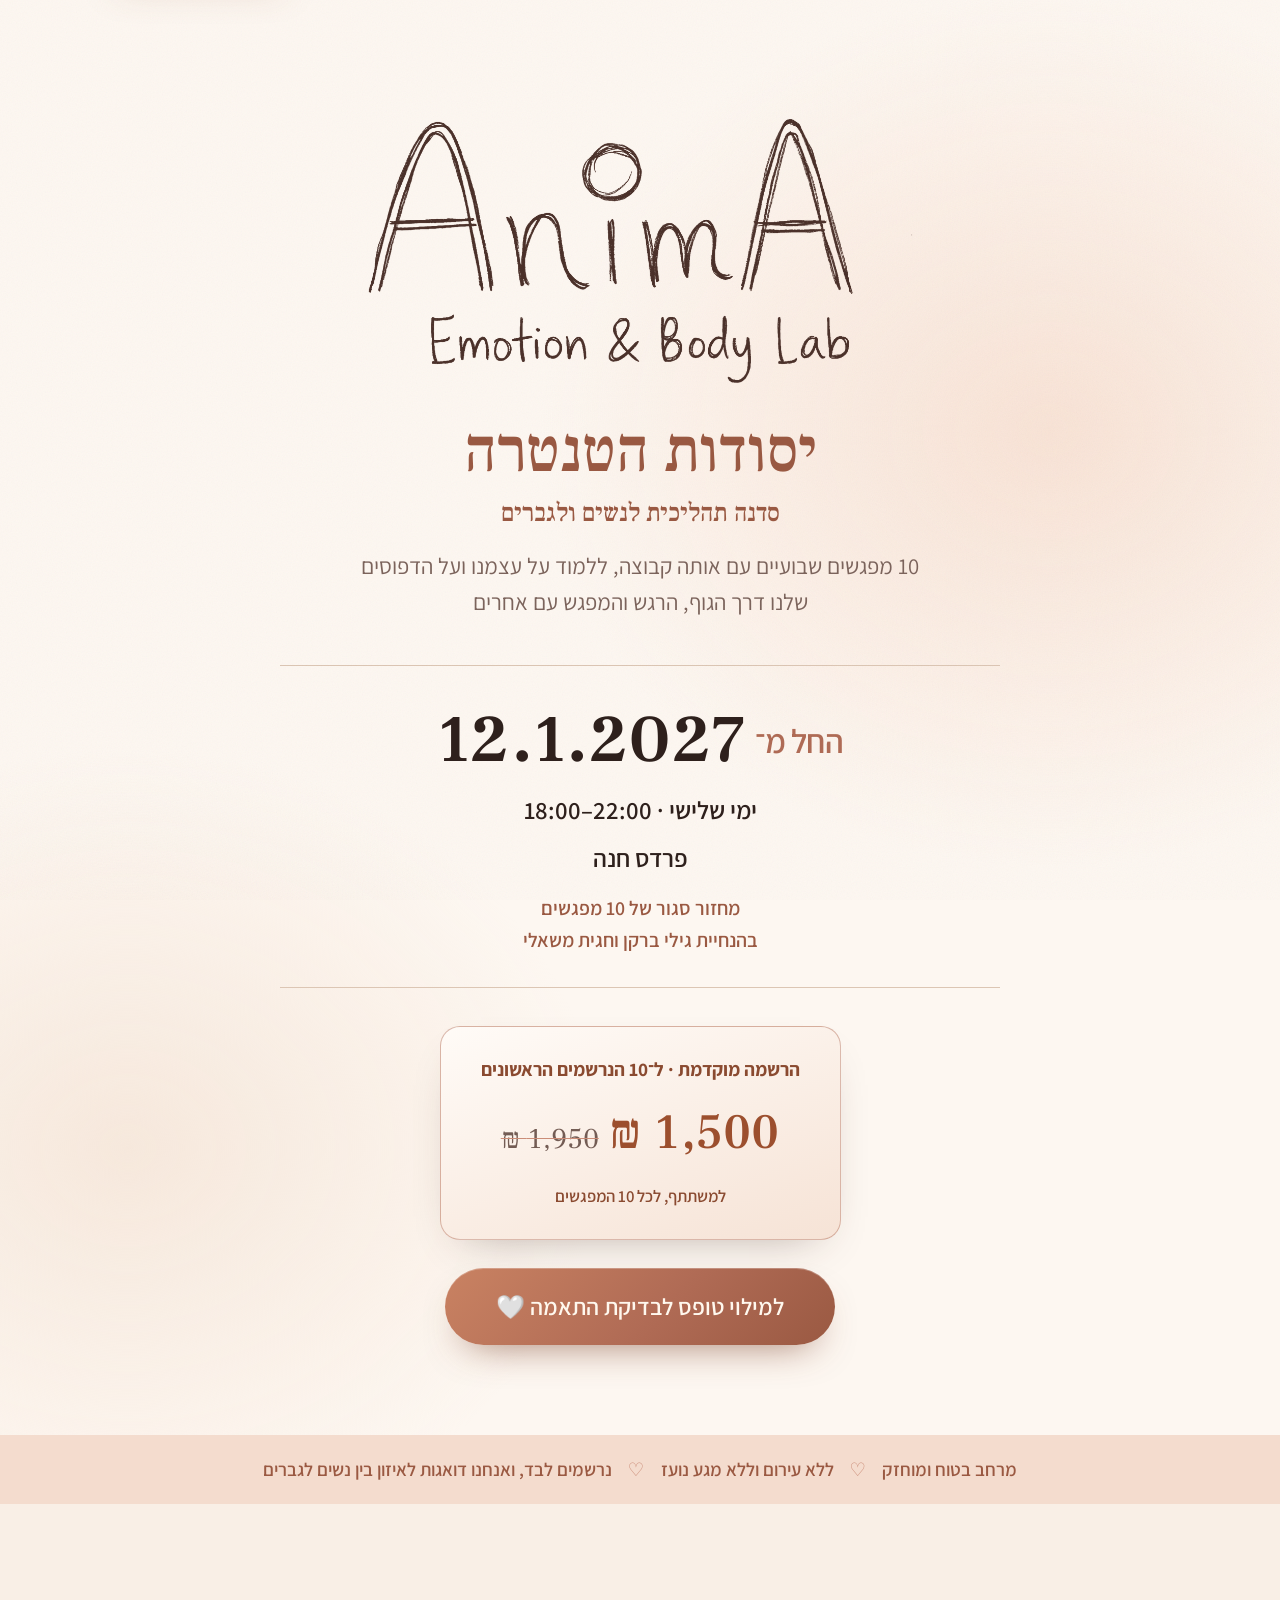
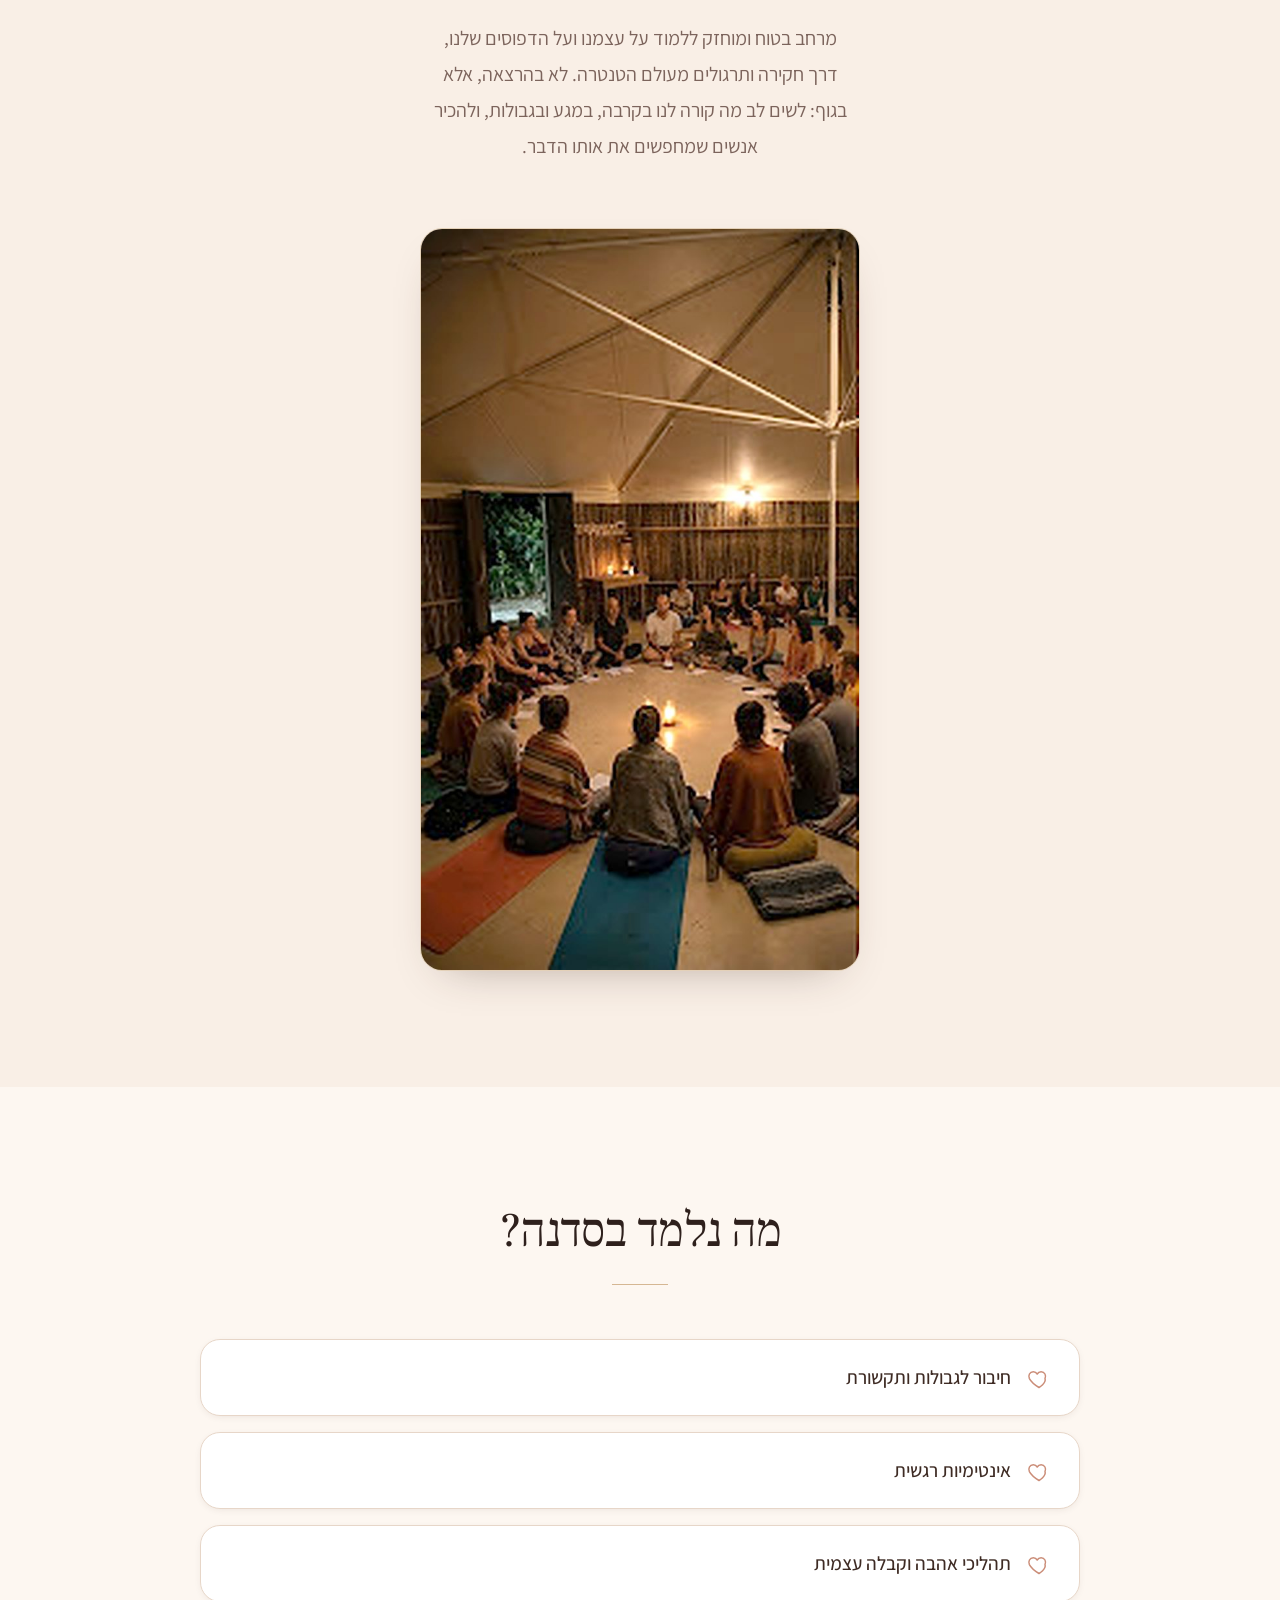
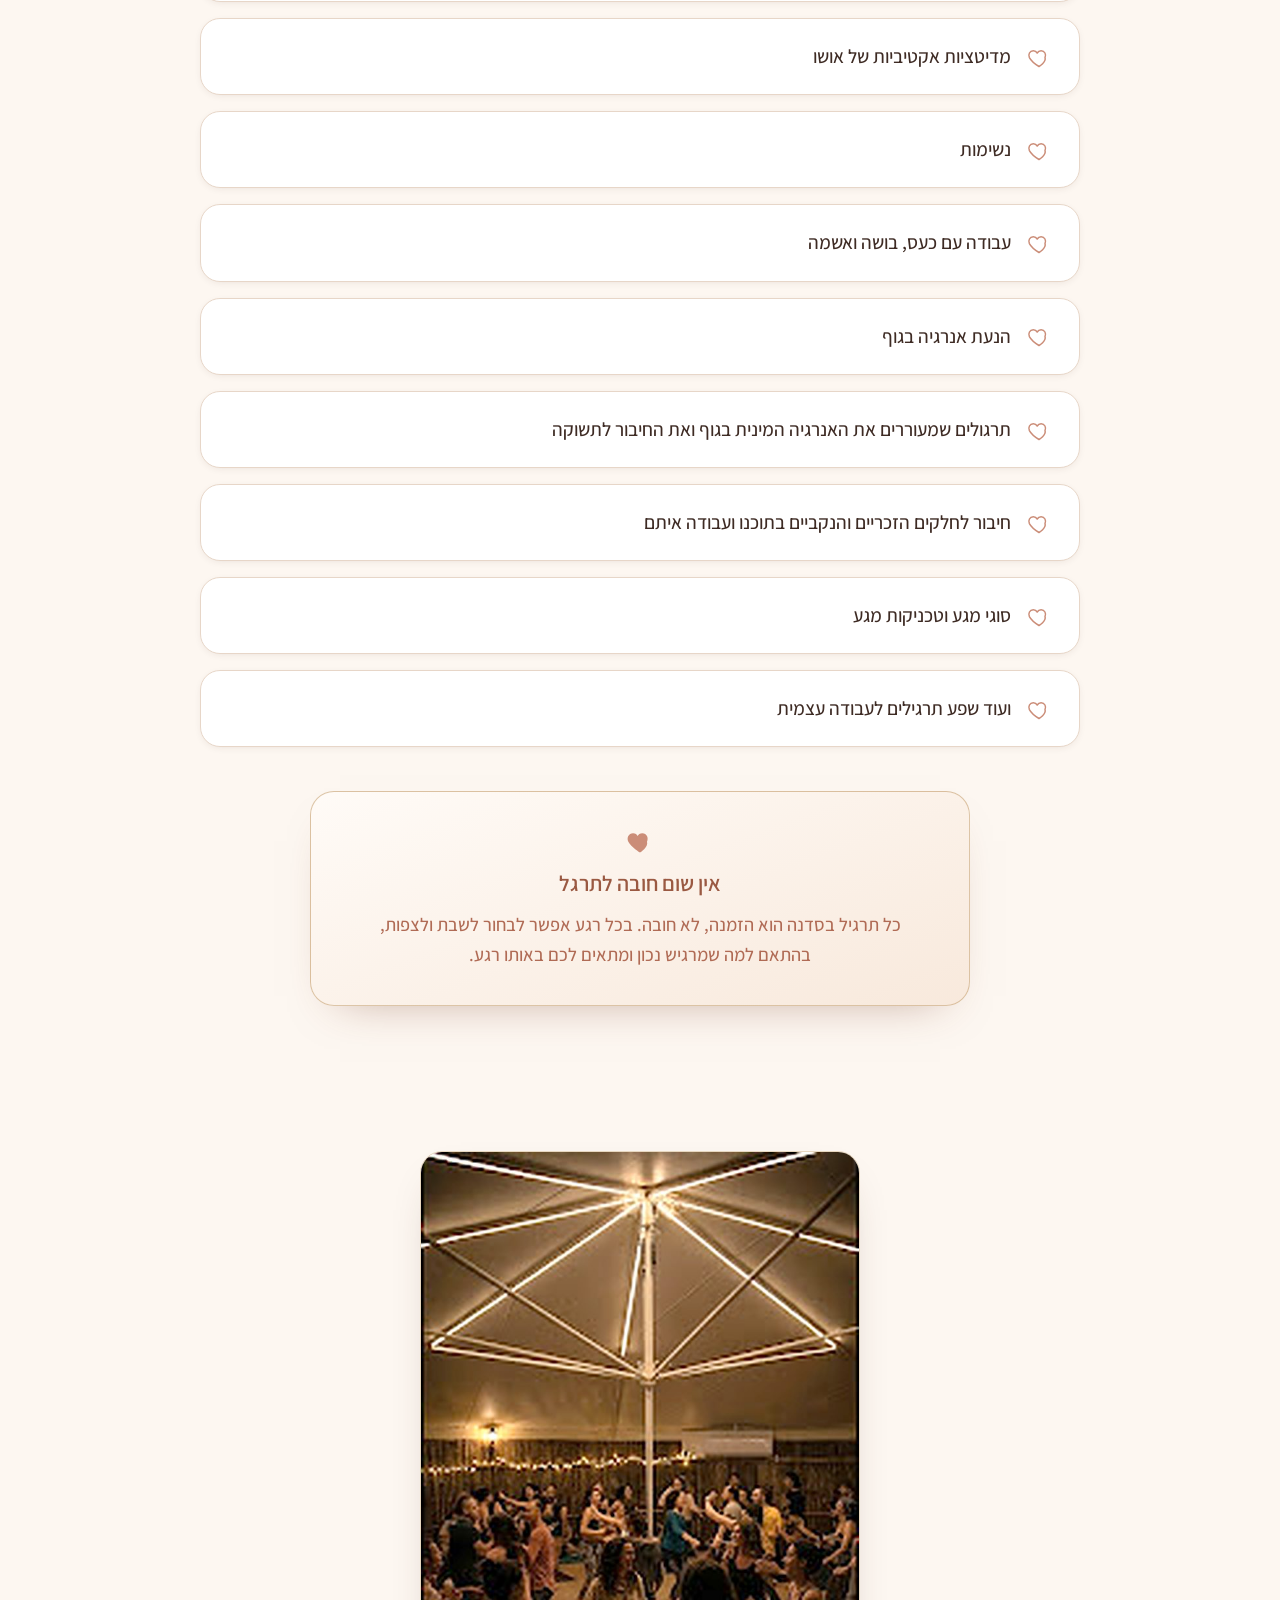
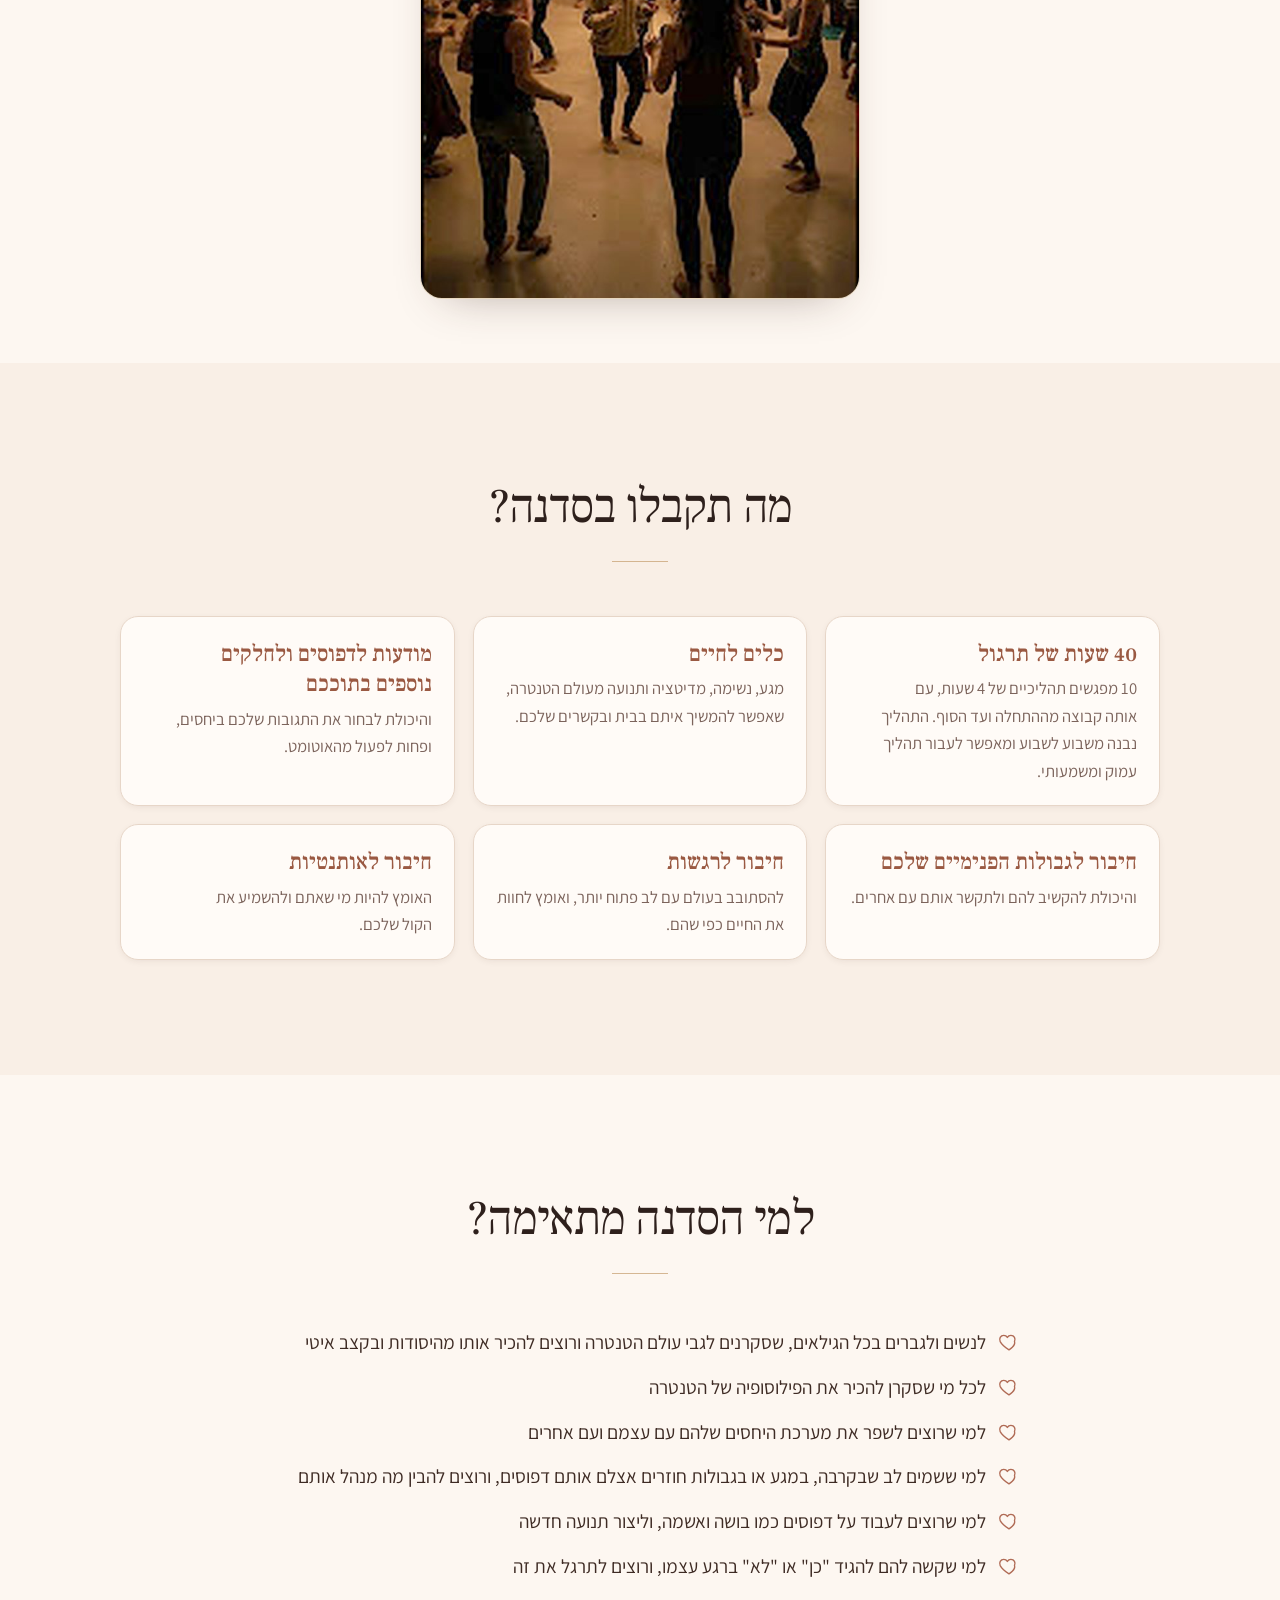
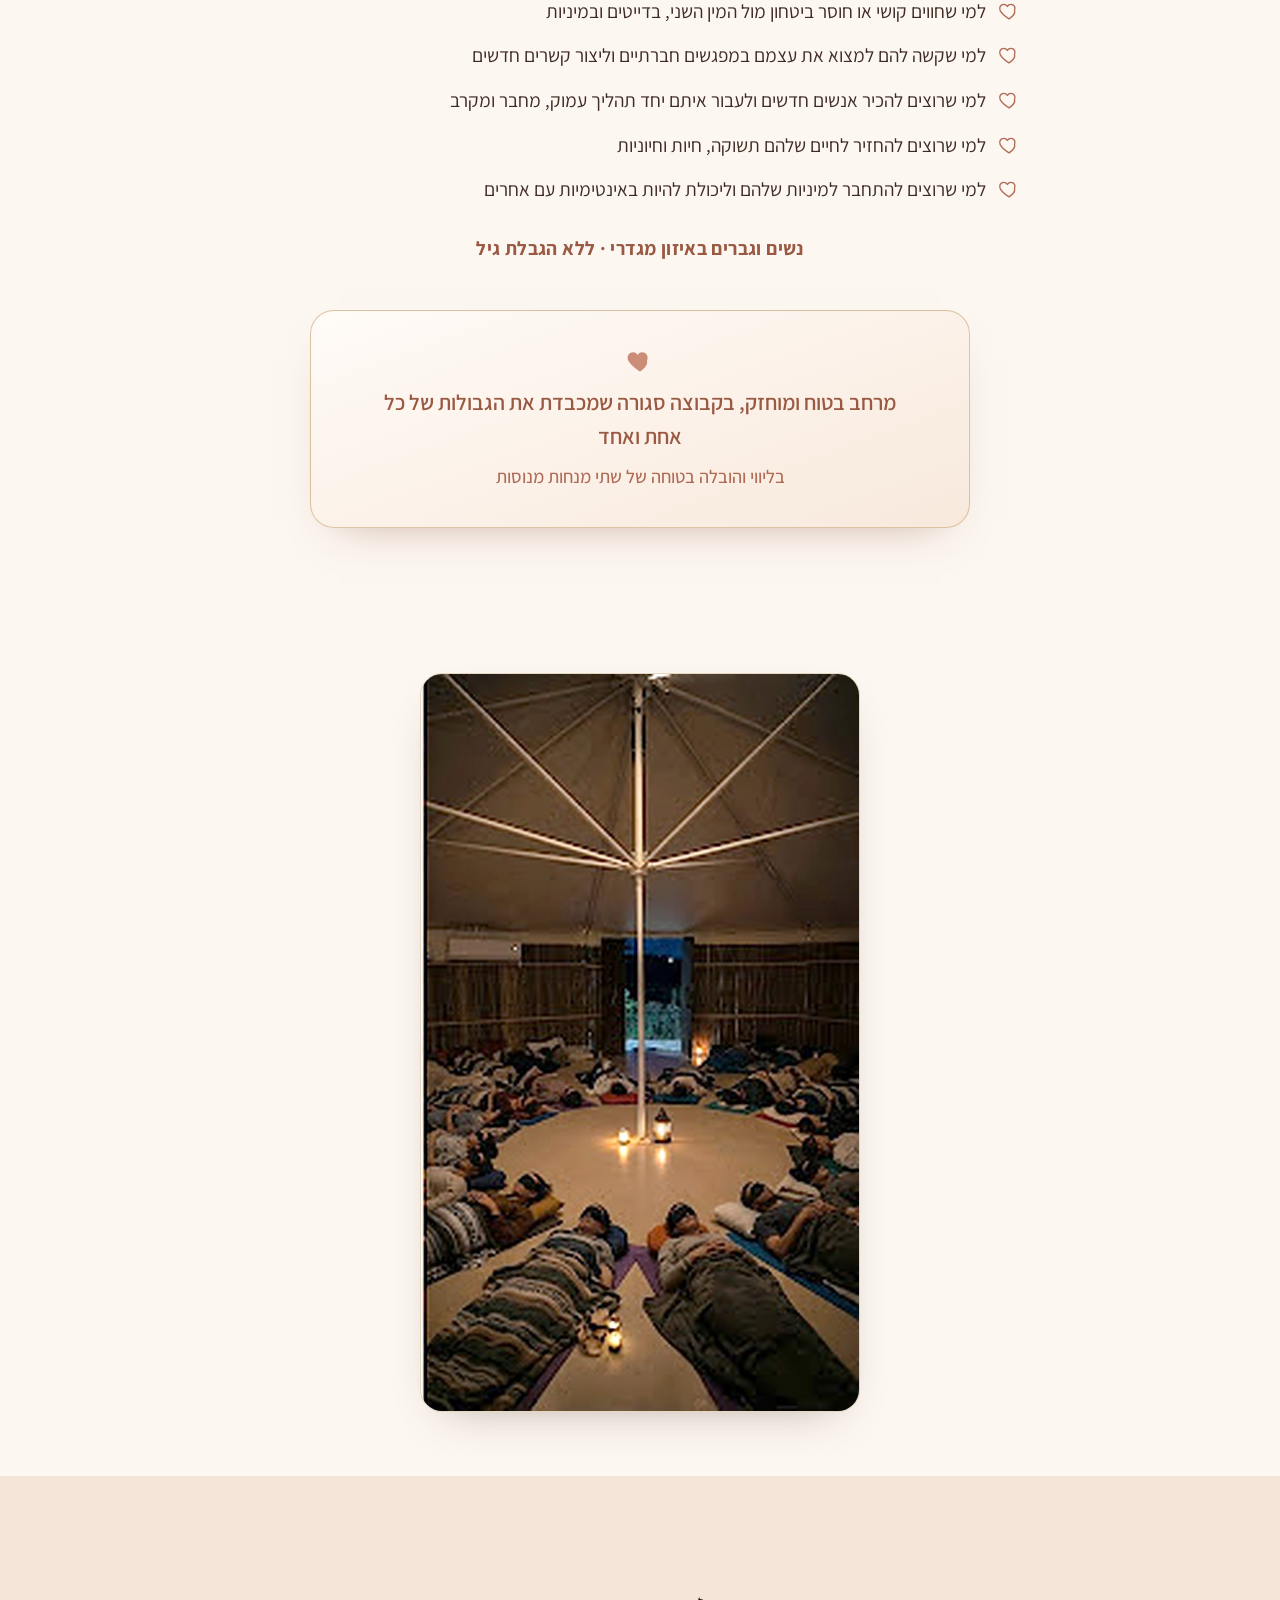
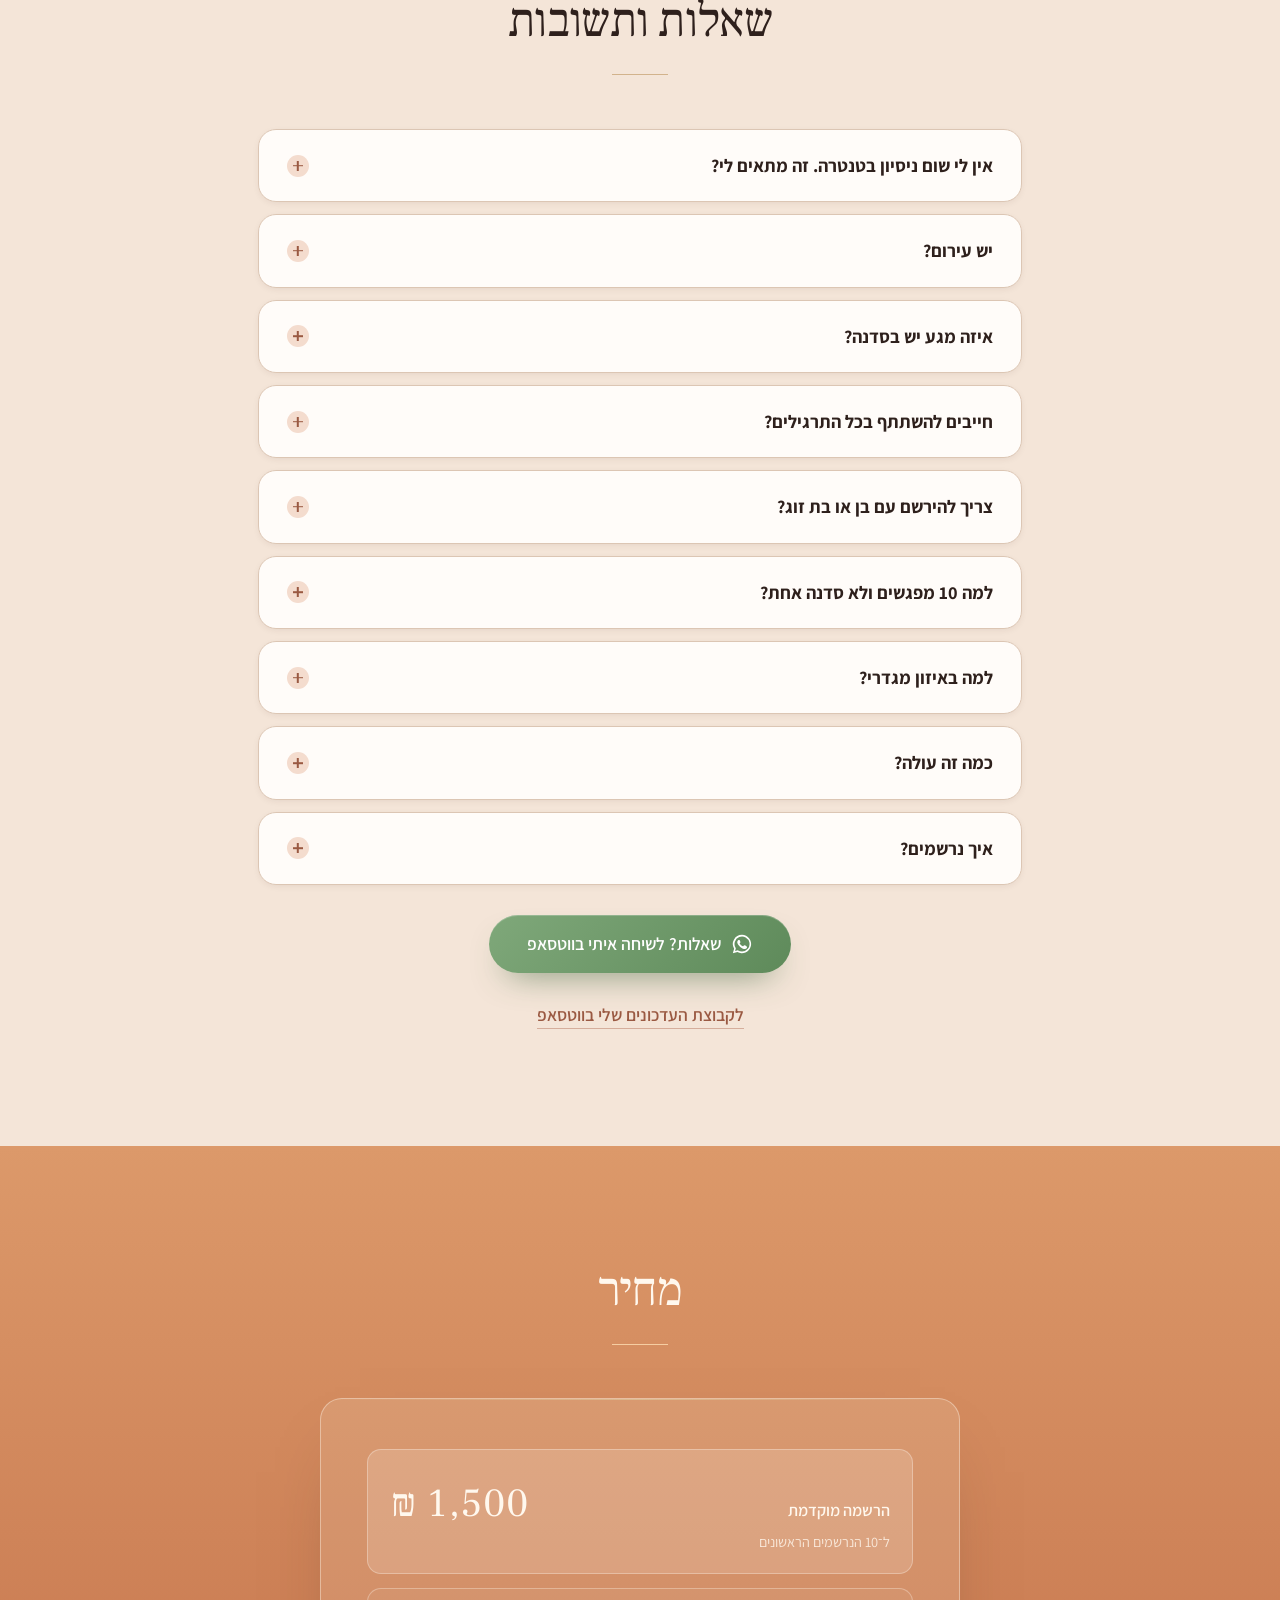
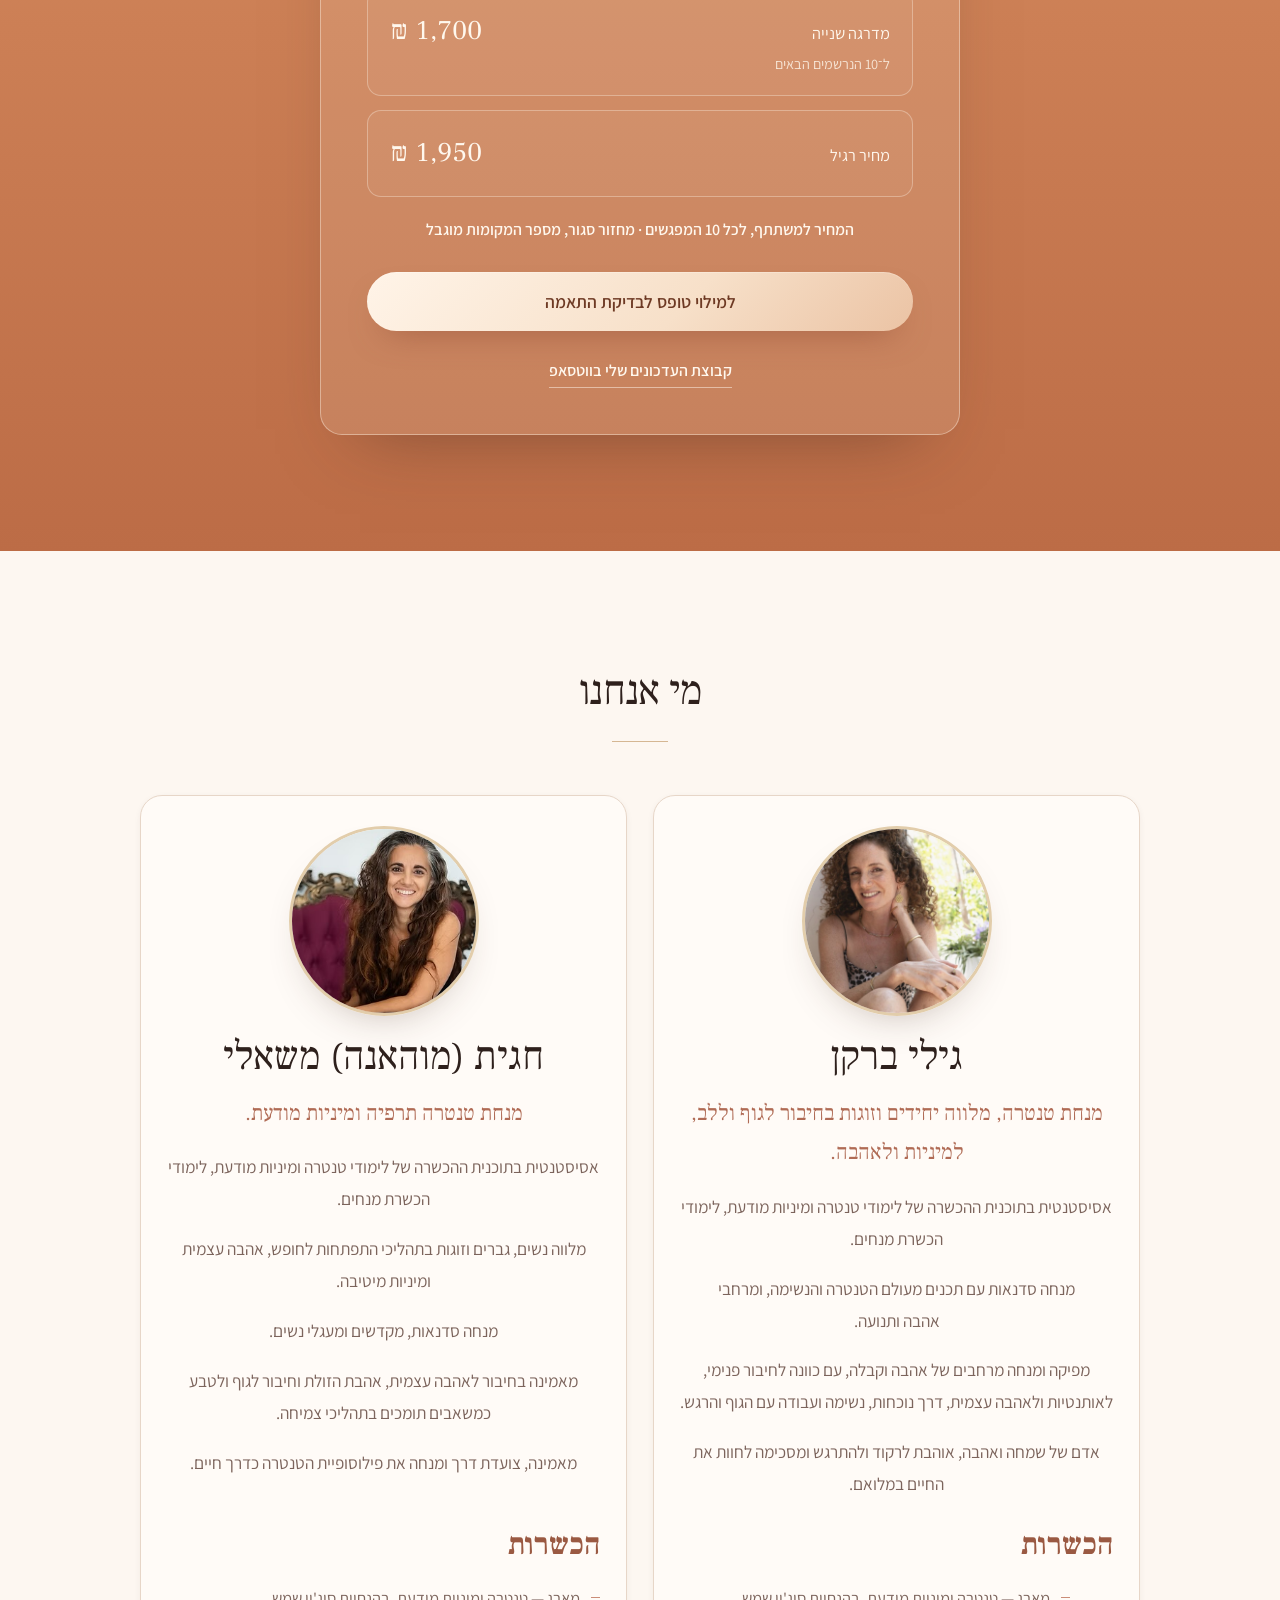
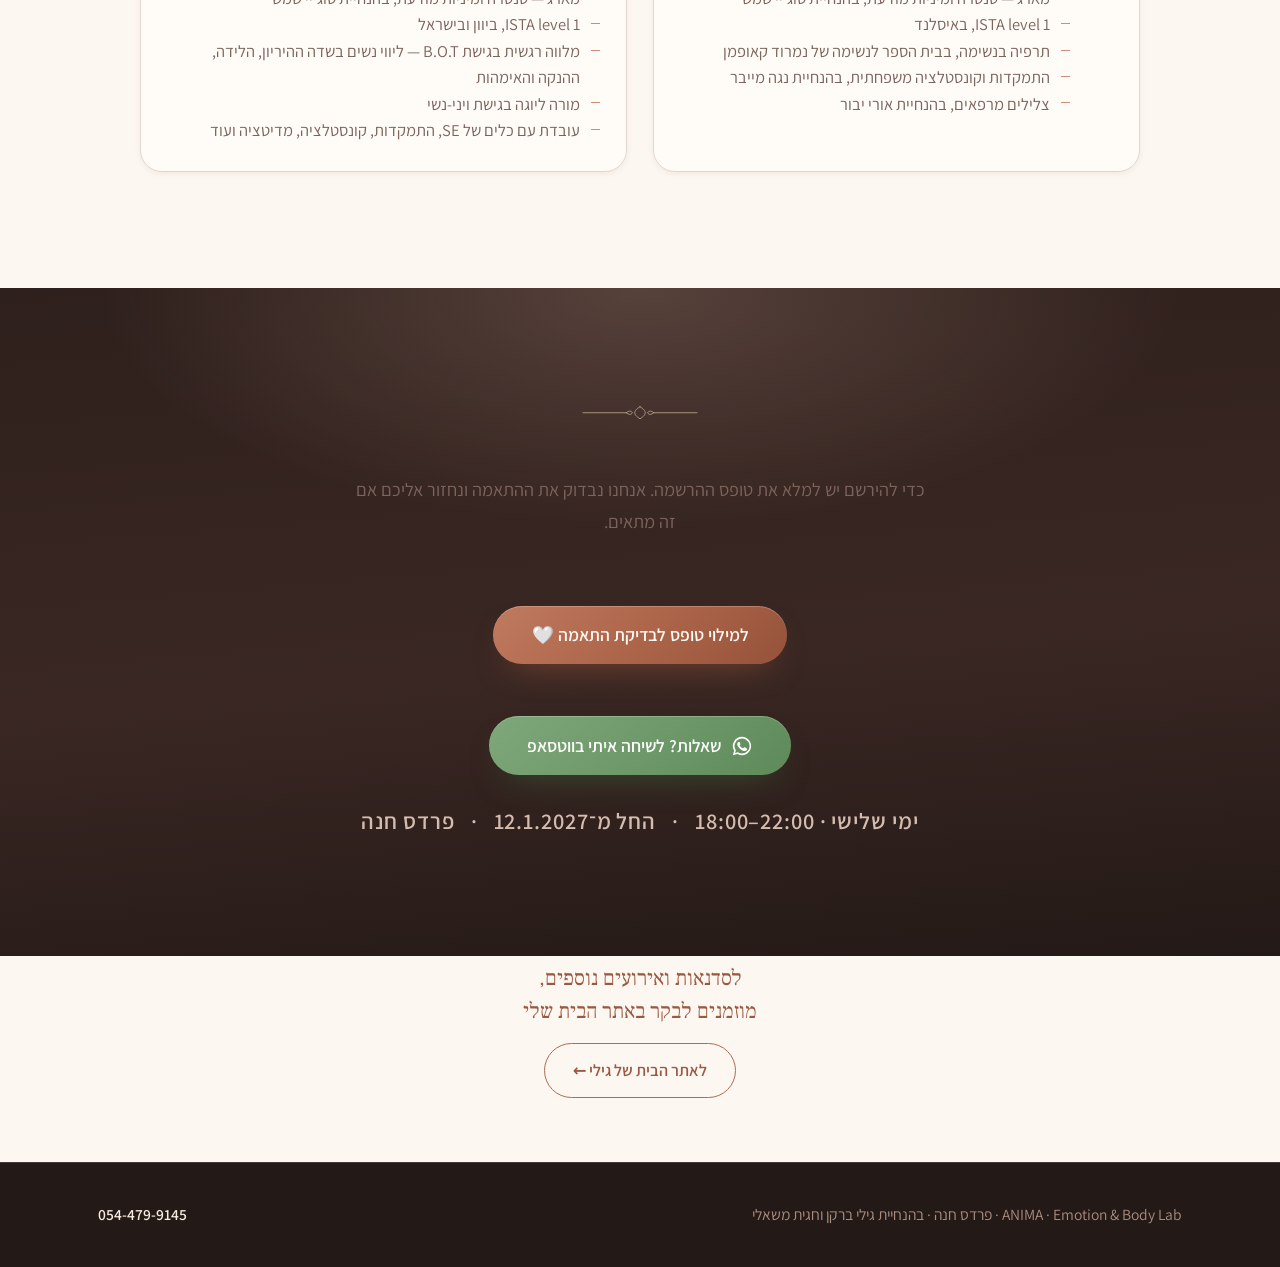
==== commit c7bd8f46: "ANIMA page: 'מרחב בטוח ומוחזק' in strip, intro and safe box Co-Authored-By: Claude Opus 5.5 <noreply" ====
--- a/index.html
+++ b/index.html
@@ -904,6 +904,7 @@
 .for-you{max-width:1180px;margin:0 auto clamp(36px,5vw,56px);text-align:center;font-family:'Frank Ruhl Libre','Times New Roman',Georgia,serif;font-weight:700;font-size:clamp(1.7rem,4.6vw,3.4rem);line-height:1.45;color:var(--clay-deep);text-wrap:balance;}
 .choice-box{margin-top:34px;}
 .choice-box .safe-guides{max-width:560px;margin-inline:auto;line-height:1.65;}
+@media (max-width:600px){.nonude{flex-direction:column;gap:4px}.nonude i{display:none}}
 </style>
 <style>/* ===== Connected · palette + additions ===== */
 :root{
@@ -1330,13 +1331,13 @@
 </header>
 
 <div class="nonude">
-  <span>ללא עירום וללא מגע נועז</span><i aria-hidden="true">♡</i><span>נרשמים לבד, ואנחנו דואגות לאיזון בין נשים לגברים</span>
+  <span>מרחב בטוח ומוחזק</span><i aria-hidden="true">♡</i><span>ללא עירום וללא מגע נועז</span><i aria-hidden="true">♡</i><span>נרשמים לבד, ואנחנו דואגות לאיזון בין נשים לגברים</span>
 </div>
 
 <!-- ===================== מה זה ===================== -->
 <section class="section tantra" id="what">
   <div class="wrap">
-    <p class="explain explain--solo reveal">מרחב ללמוד על עצמנו ועל הדפוסים שלנו, דרך חקירה ותרגולים מעולם הטנטרה. לא בהרצאה, אלא בגוף: לשים לב מה קורה לנו בקרבה, במגע ובגבולות, ולהכיר אנשים שמחפשים את אותו הדבר.</p>
+    <p class="explain explain--solo reveal">מרחב בטוח ומוחזק ללמוד על עצמנו ועל הדפוסים שלנו, דרך חקירה ותרגולים מעולם הטנטרה. לא בהרצאה, אלא בגוף: לשים לב מה קורה לנו בקרבה, במגע ובגבולות, ולהכיר אנשים שמחפשים את אותו הדבר.</p>
     <figure class="natural-shot reveal d1"><img src="[data-uri]" alt="מעגל ישיבה בסדנה" loading="lazy"></figure>
   </div>
 </section>
@@ -1414,7 +1415,7 @@
     <p class="who-ages reveal d1">נשים וגברים באיזון מגדרי · ללא הגבלת גיל</p>
     <div class="safe-box reveal">
       <svg viewBox="0 0 24 24" aria-hidden="true"><path d="M12 21s-7.5-4.6-10-9.3C.4 8.4 2.3 4.5 6 4.5c2.1 0 3.4 1.2 4 2.3.6-1.1 1.9-2.3 4-2.3 3.7 0 5.6 3.9 4 7.2C19.5 16.4 12 21 12 21z"/></svg>
-      <p>קבוצה סגורה ומוחזקת, שמכבדת את הגבולות של כל אחת ואחד</p>
+      <p>מרחב בטוח ומוחזק, בקבוצה סגורה שמכבדת את הגבולות של כל אחת ואחד</p>
       <p class="safe-guides">בליווי והובלה בטוחה של שתי מנחות מנוסות</p>
     </div>
   </div>
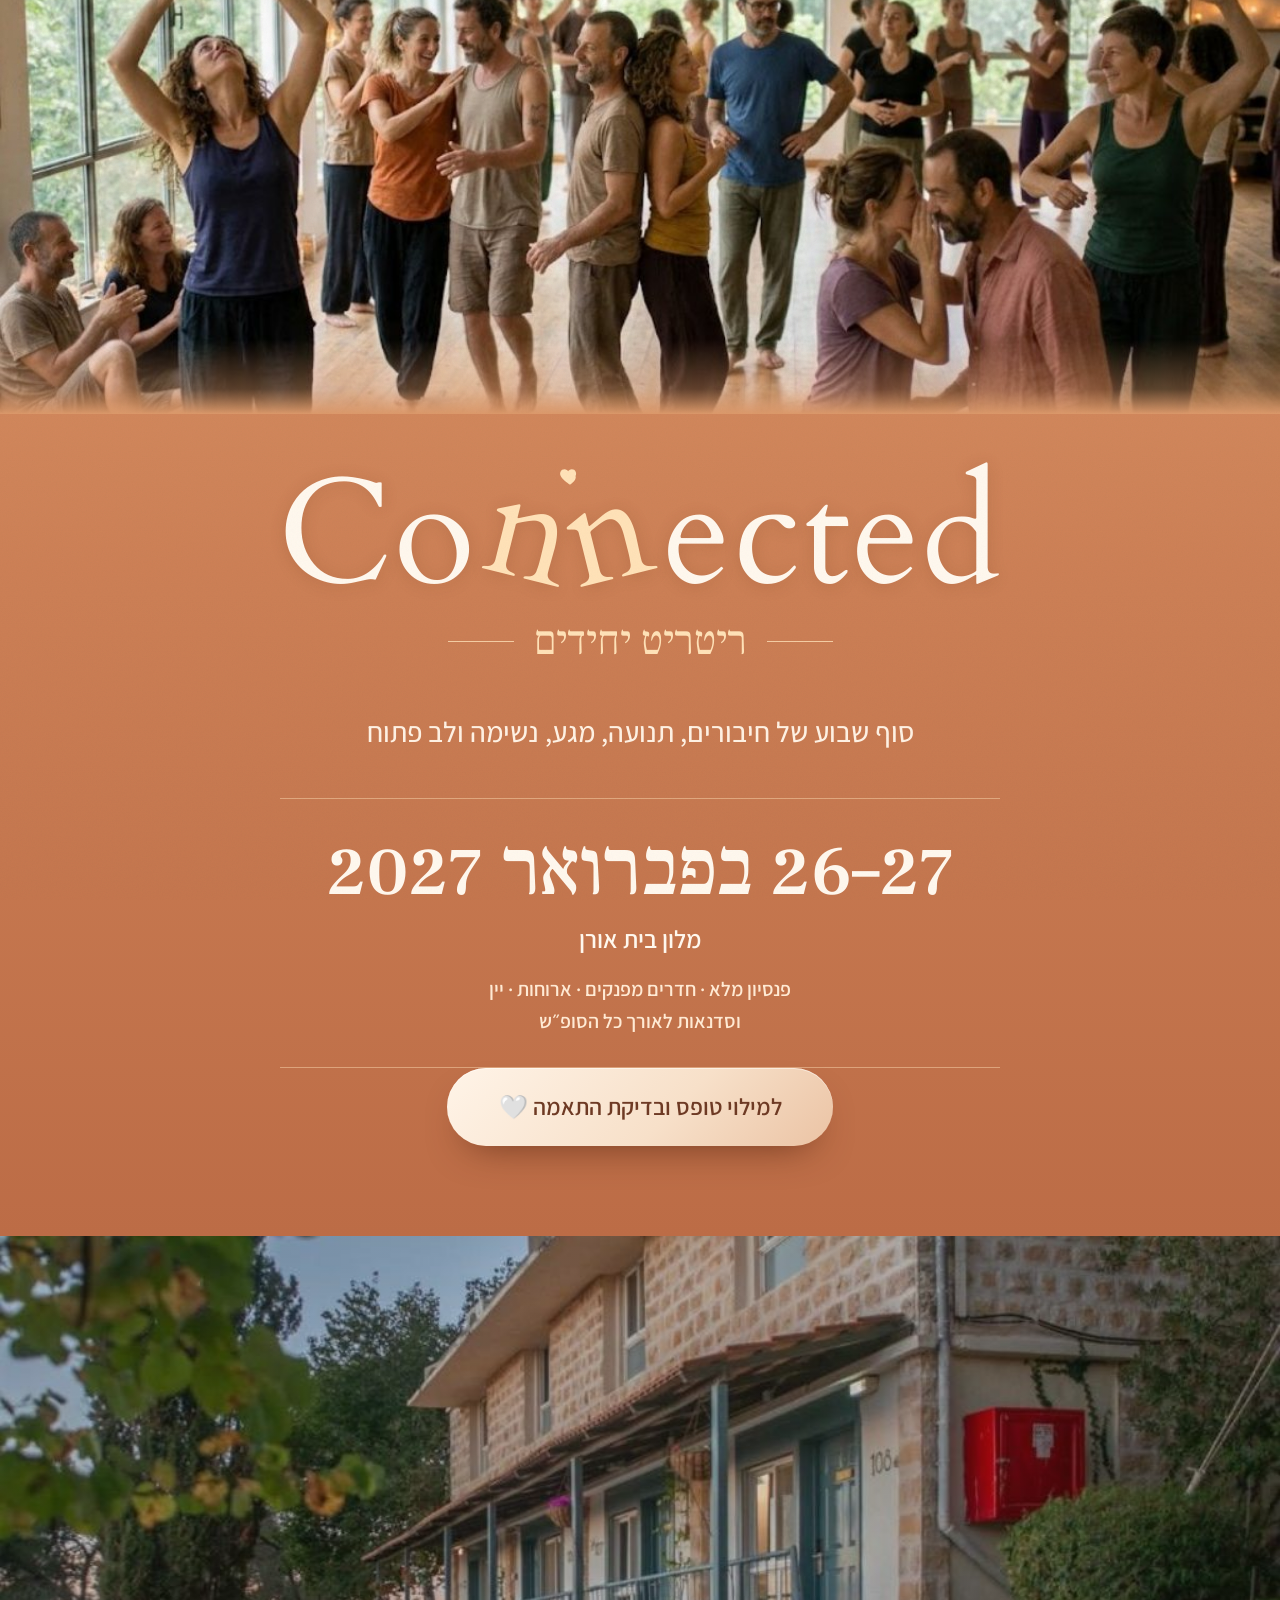
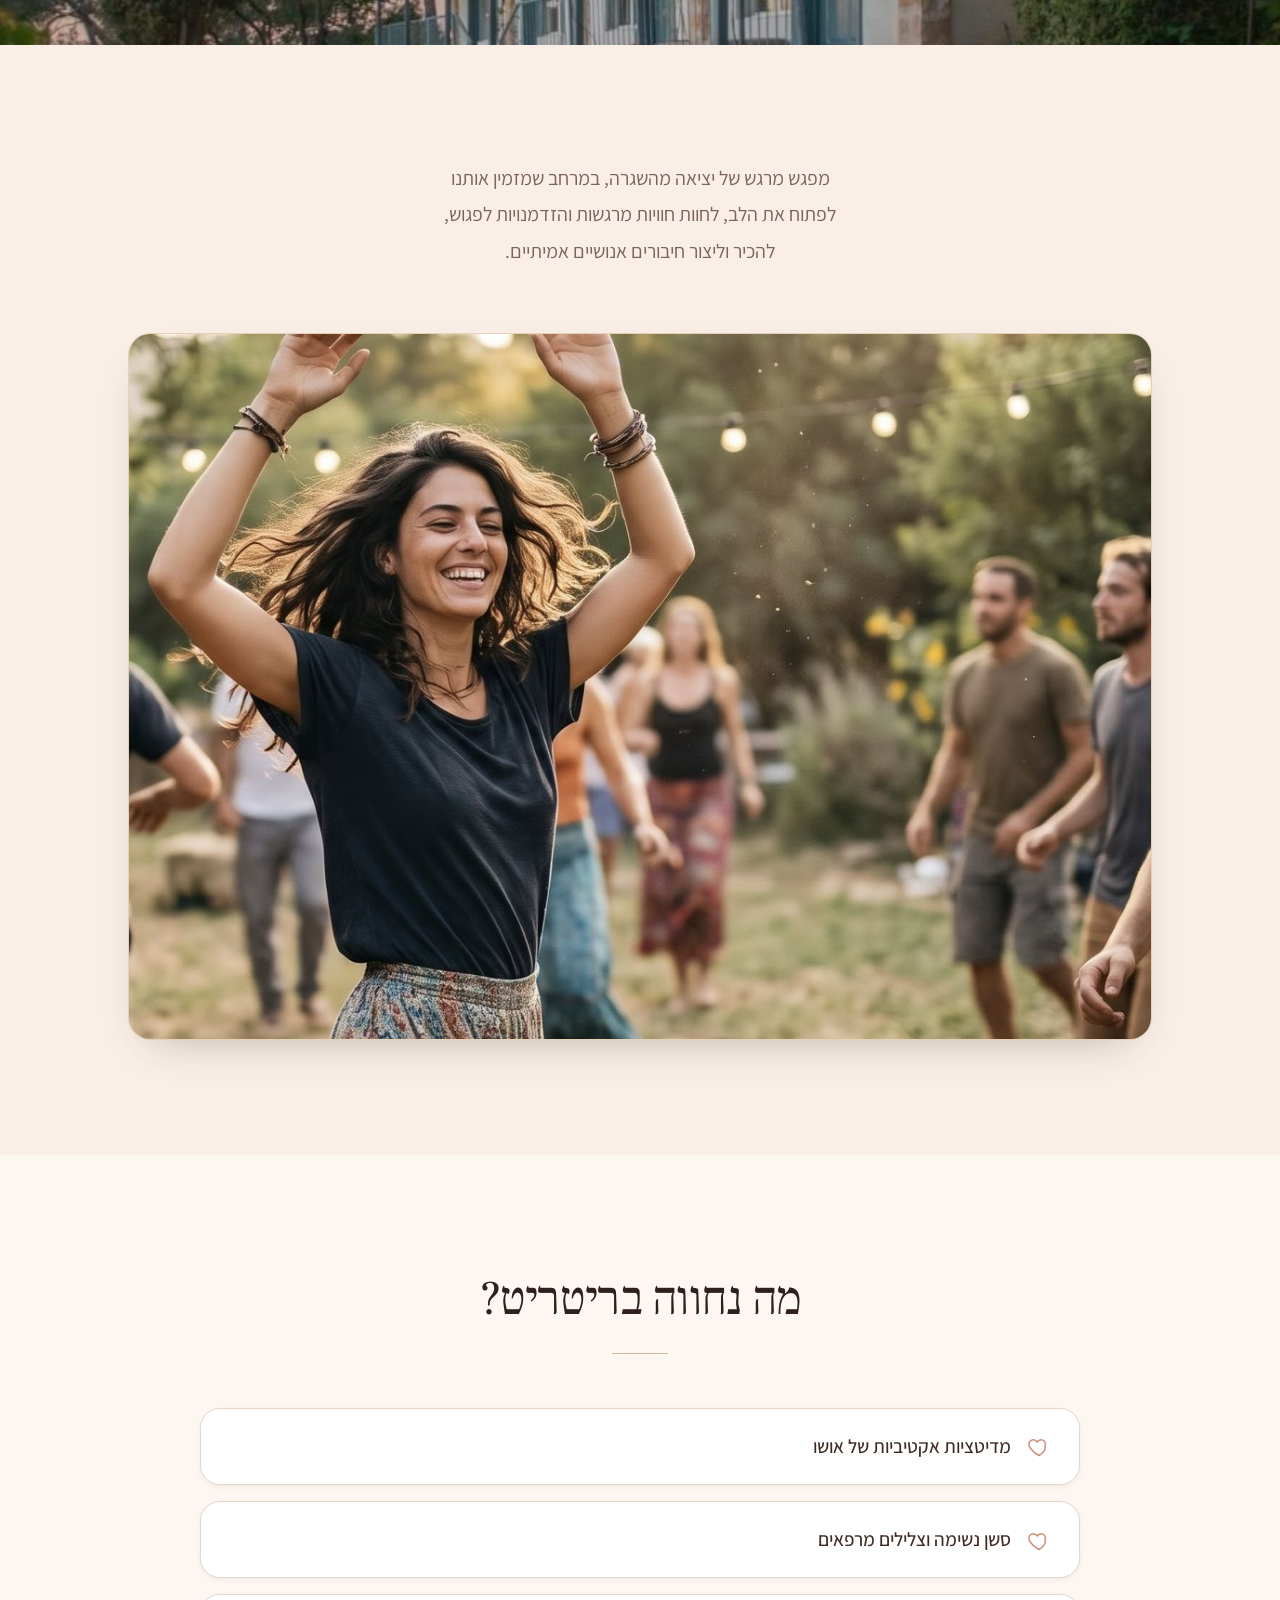
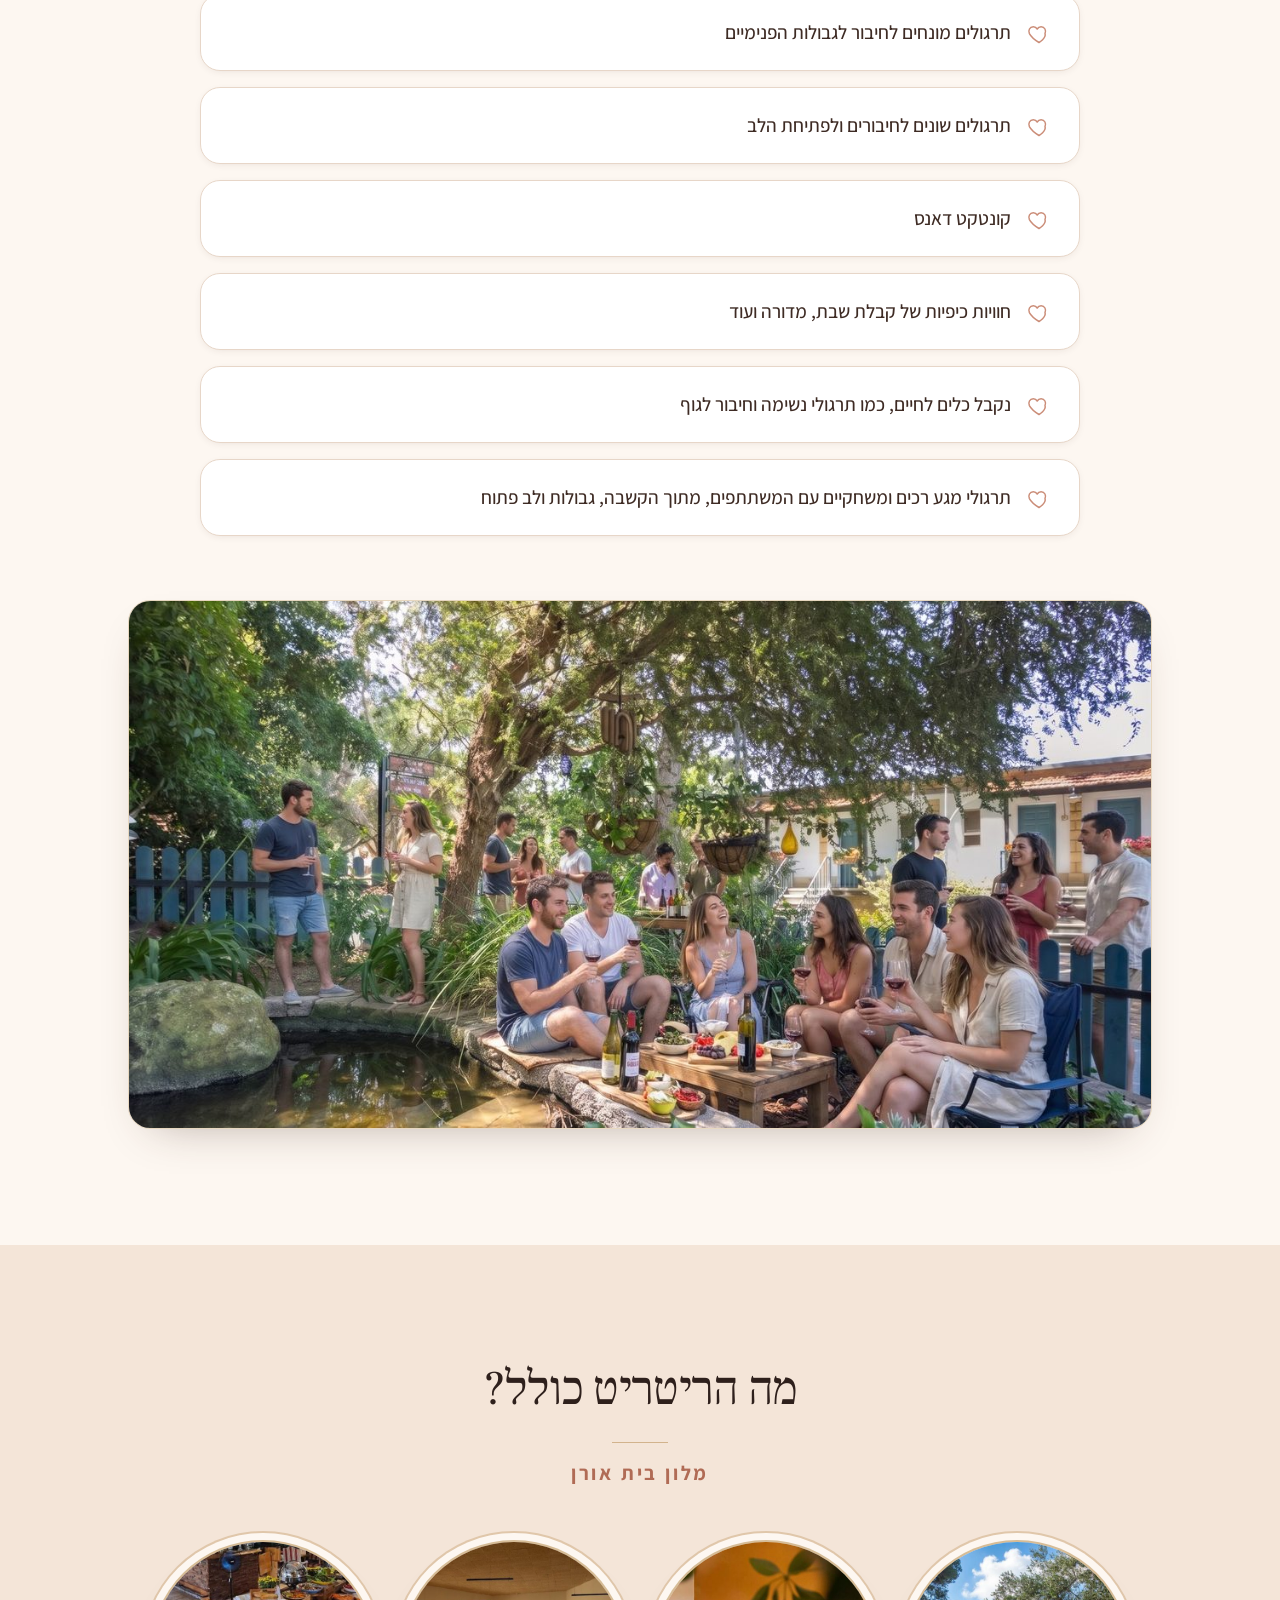
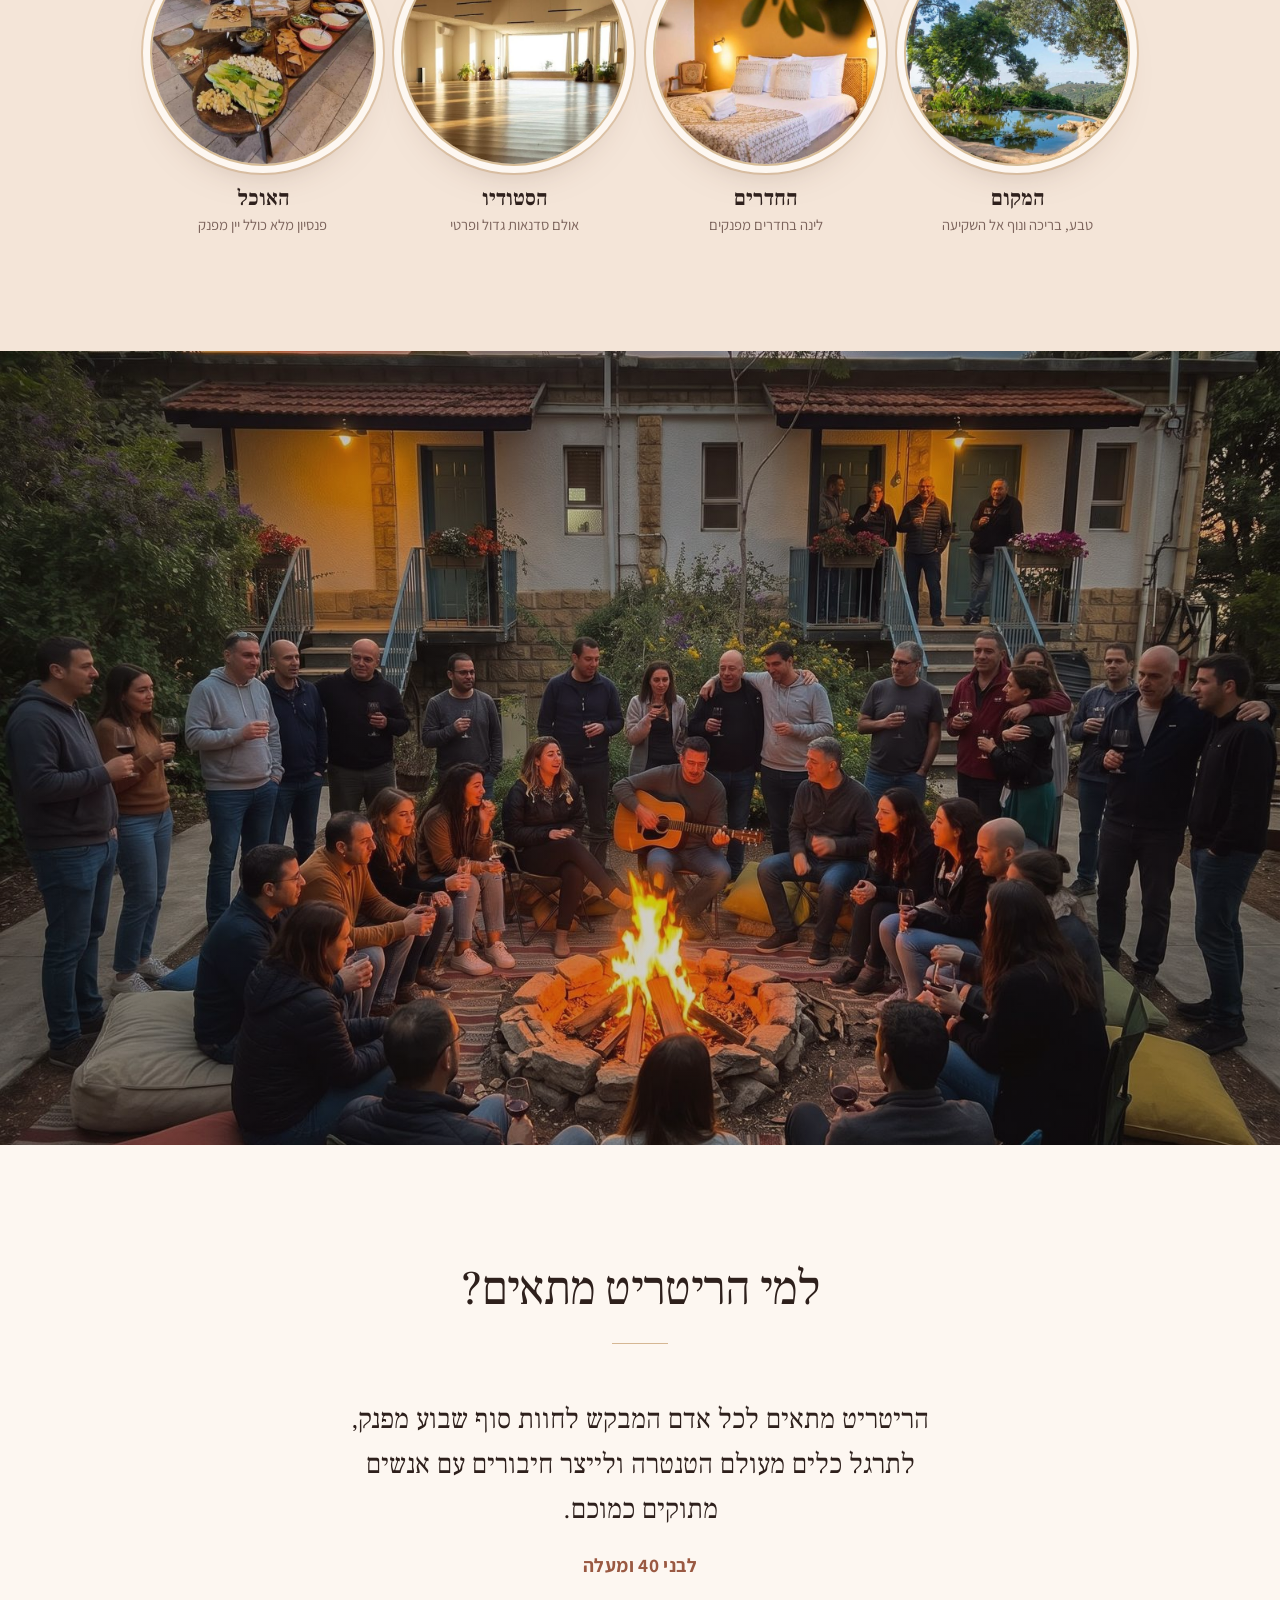
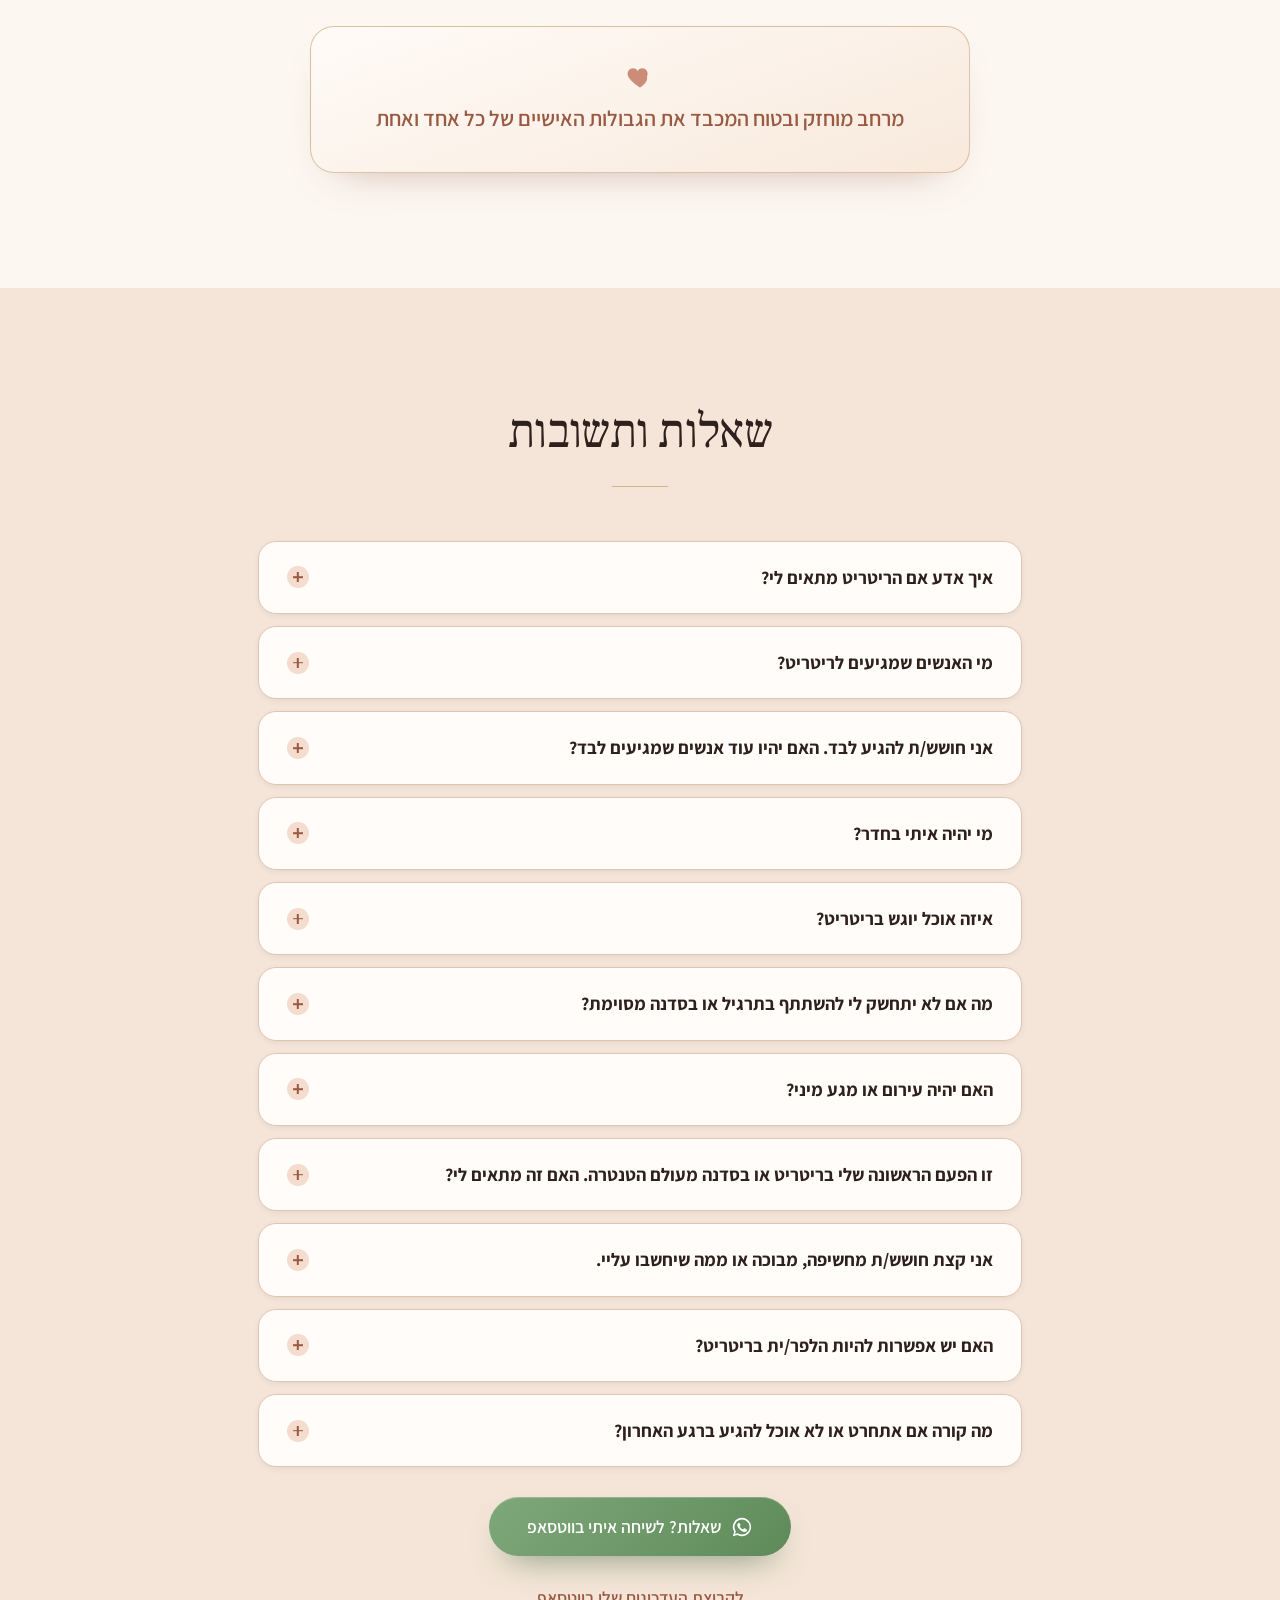
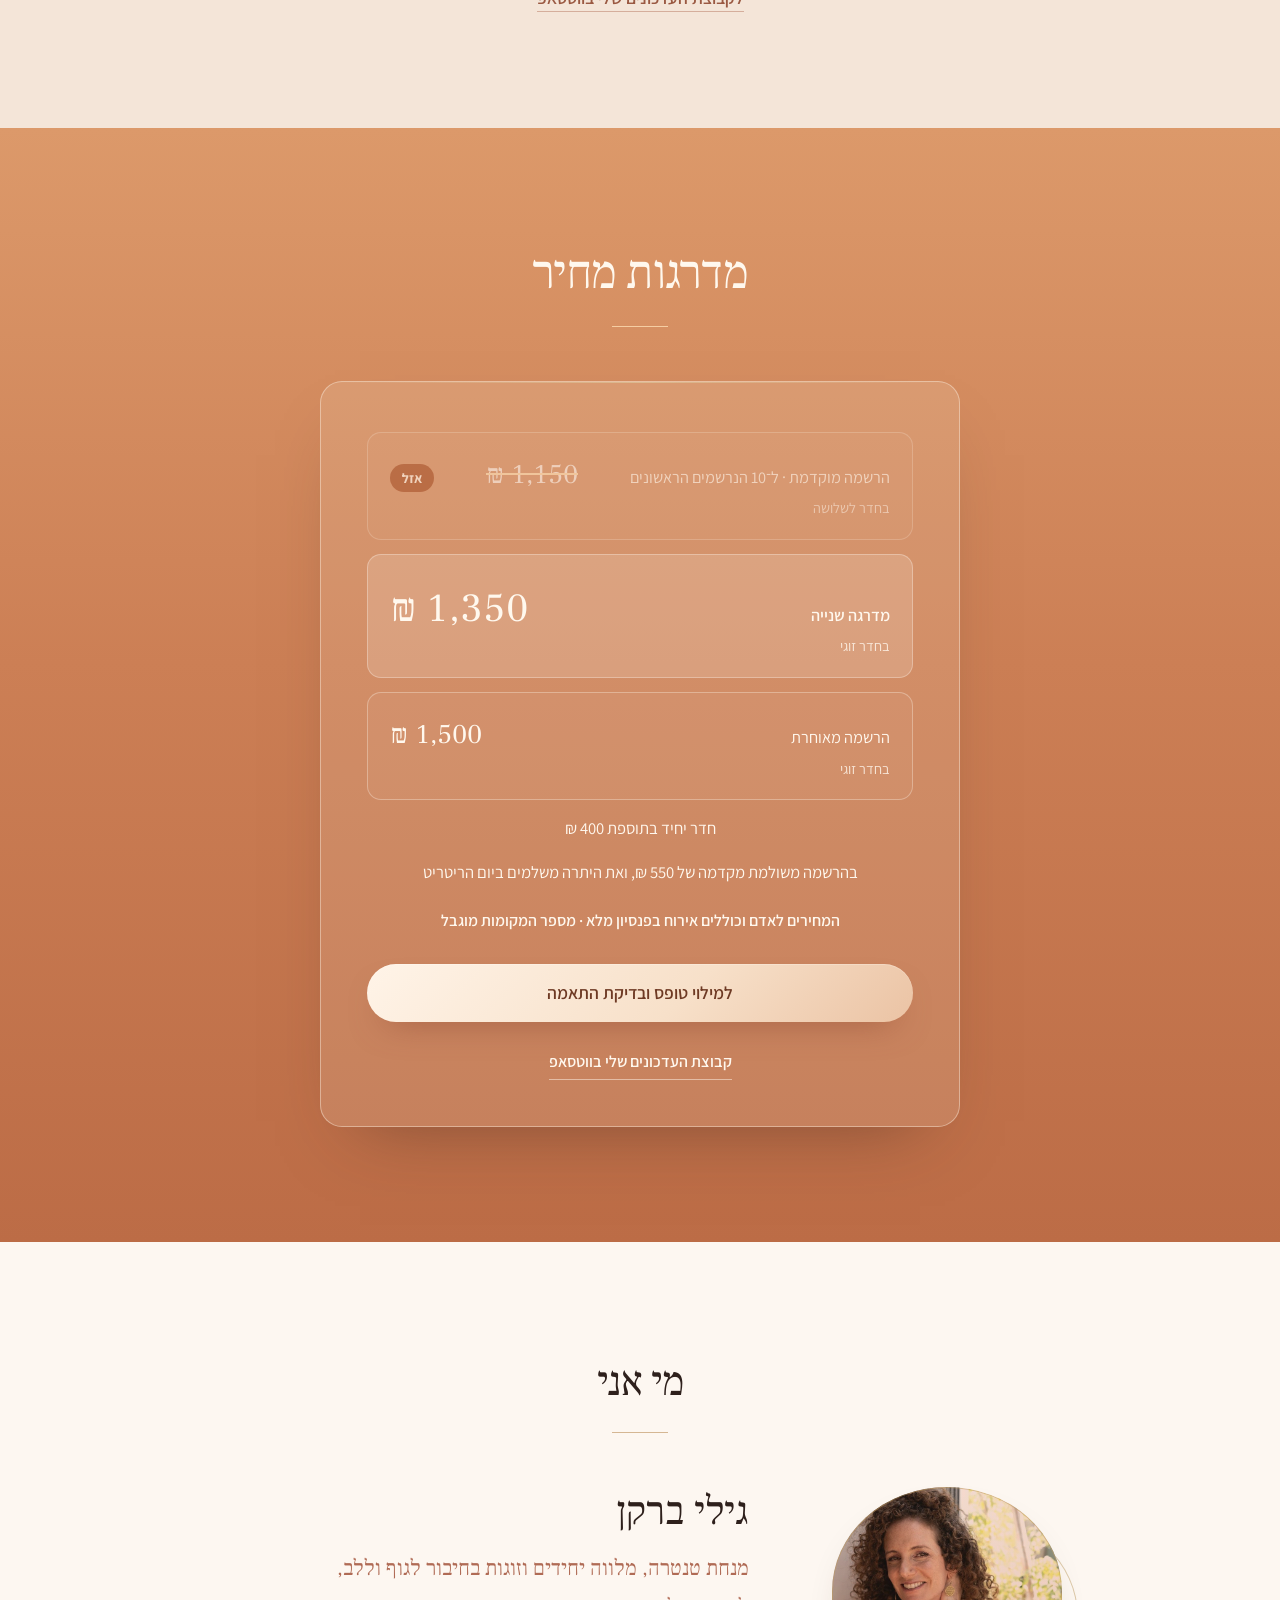
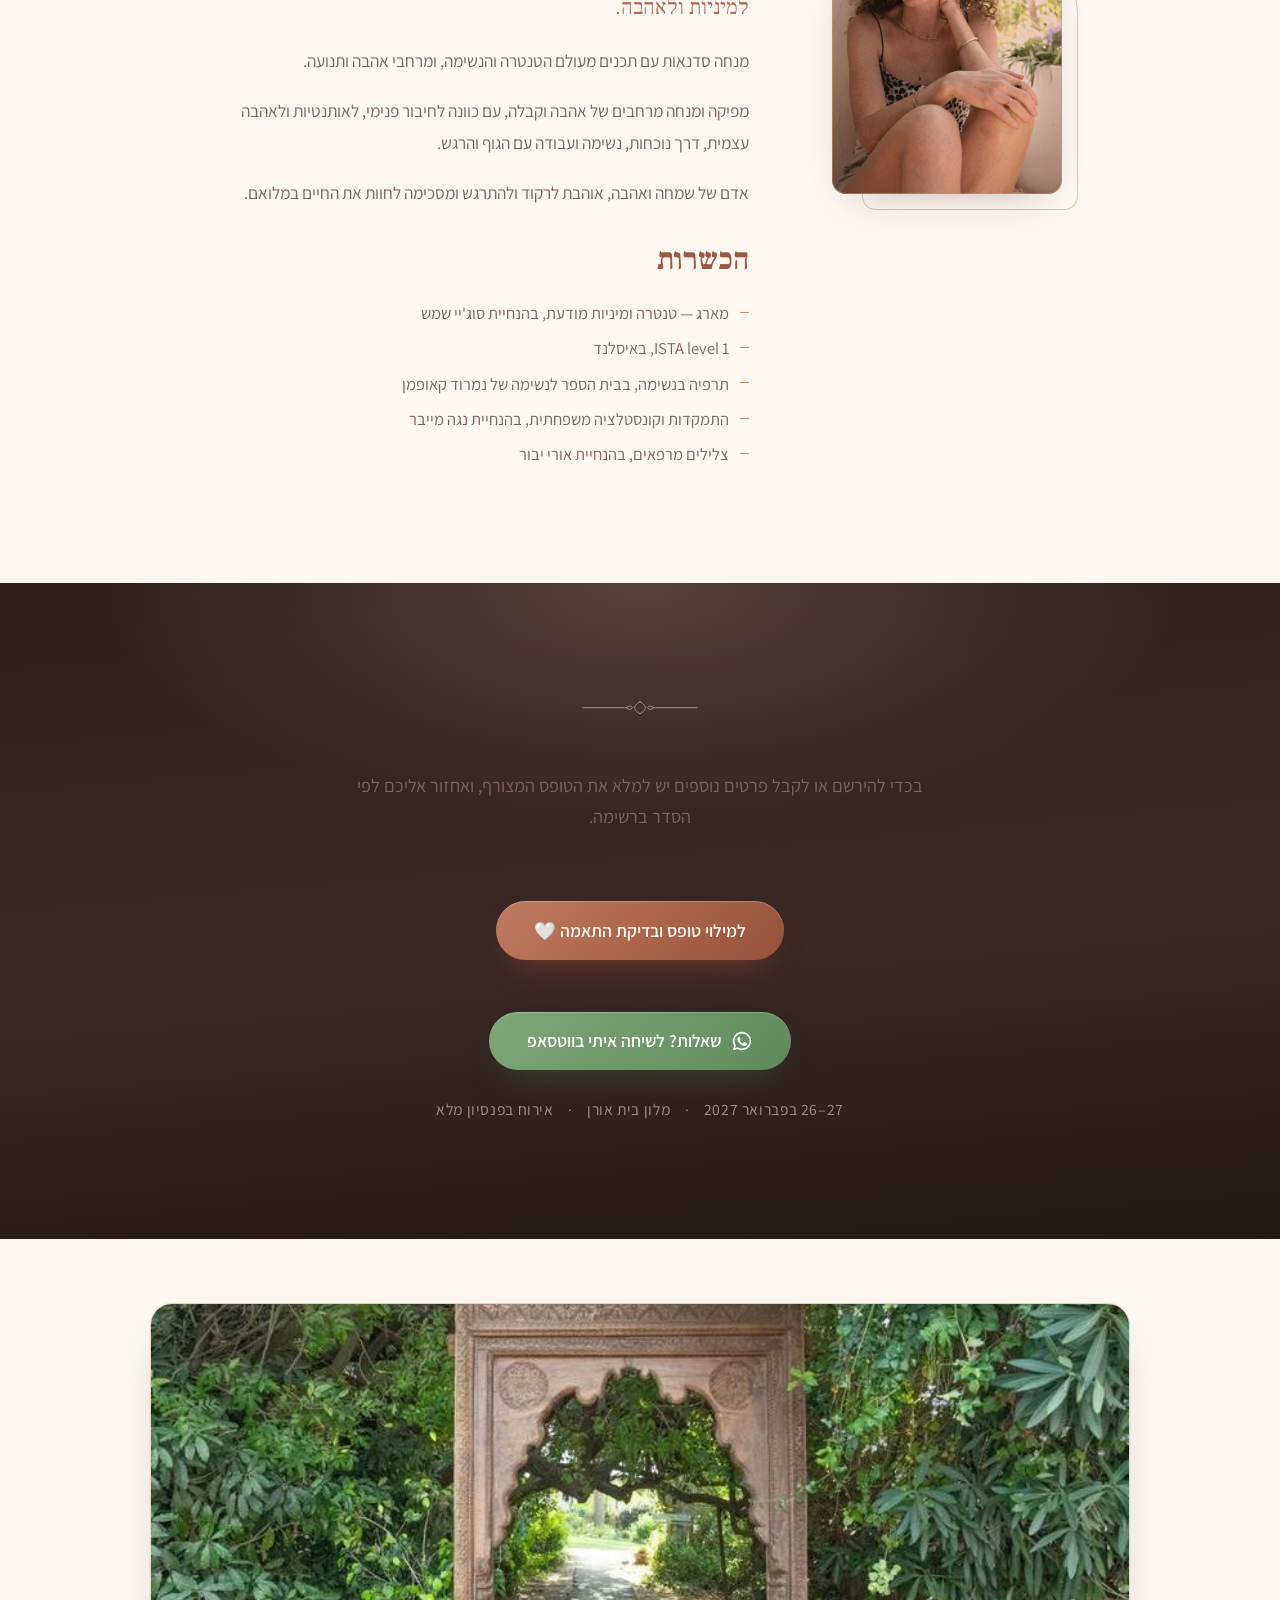
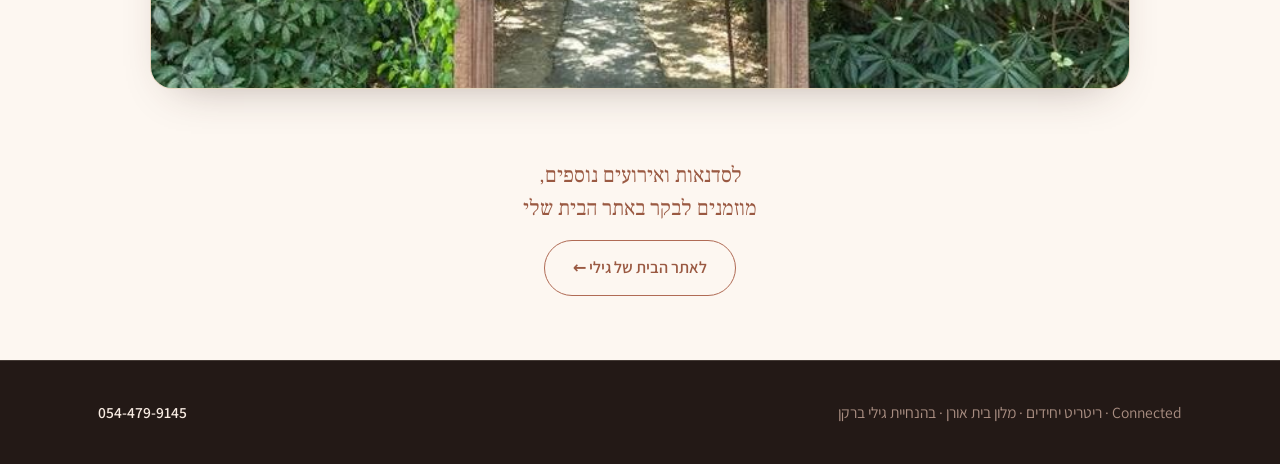
==== commit b90d0b2a: "Connected: ages -> 40+ Co-Authored-By: Claude Opus 5.5 <noreply@anthropic.com> Claude-Session: https" ====
--- a/index.html
+++ b/index.html
@@ -3,16 +3,16 @@
 <head>
 <meta charset="utf-8">
 <meta name="viewport" content="width=device-width,initial-scale=1,viewport-fit=cover">
-<title>ANIMA · Emotion &amp; Body Lab</title>
-<meta name="description" content="ANIMA · Emotion &amp; Body Lab – סדנה תהליכית מעולם הטנטרה לנשים ולגברים בפרדס חנה. 10 מפגשים, ימי שלישי 18:00–22:00, מפגש ראשון 12.1.2027. בהנחיית גילי ברקן וחגית משאלי.">
+<title>Connected · ריטריט יחידים</title>
+<meta name="description" content="Connected – ריטריט יחידים לסוף שבוע. 26–27 בפברואר 2027, מלון בית אורן. אירוח בפנסיון מלא, חיבורים, תנועה, נשימה ולב פתוח. בהנחיית גילי ברקן.">
 <meta property="og:type" content="website">
 <meta property="og:locale" content="he_IL">
-<meta property="og:title" content="ANIMA · Emotion &amp; Body Lab">
-<meta property="og:description" content="סדנה תהליכית מעולם הטנטרה לנשים ולגברים · 10 מפגשים בימי שלישי · פרדס חנה · ללא עירום וללא מגע נועז.">
+<meta property="og:title" content="Connected · ריטריט יחידים">
+<meta property="og:description" content="סוף שבוע של חיבור, תנועה, נשימה ולב פתוח. 26–27 בפברואר 2027, מלון בית אורן. בהנחיית גילי ברקן.">
 <link rel="icon" href="data:image/svg+xml,%3Csvg xmlns='http://www.w3.org/2000/svg' viewBox='0 0 100 100'%3E%3Ctext y='.9em' font-size='90'%3E%F0%9F%A4%8D%3C/text%3E%3C/svg%3E">
 <link rel="preconnect" href="https://fonts.googleapis.com">
 <link rel="preconnect" href="https://fonts.gstatic.com" crossorigin>
-<link rel="stylesheet" href="https://fonts.googleapis.com/css2?family=Assistant:wght@300;400;500;600;700&family=Frank+Ruhl+Libre:wght@300;400;500;700;900&family=Cardo:ital,wght@0,400;0,700;1,400&family=Patrick+Hand&display=swap">
+<link rel="stylesheet" href="https://fonts.googleapis.com/css2?family=Assistant:wght@300;400;500;600;700&family=Frank+Ruhl+Libre:wght@300;400;500;700;900&family=Cardo:wght@400;700&display=swap">
 <style>[hidden]:not([hidden=until-found i]){display:none!important}img{max-width:100%}
 
 /* ---- */
@@ -902,9 +902,6 @@
     radial-gradient(52% 44% at 6% 96%, rgba(190,155,98,.14) 0%, rgba(190,155,98,0) 70%),
     linear-gradient(170deg,#5A3140 0%, #43222E 100%);}
 .for-you{max-width:1180px;margin:0 auto clamp(36px,5vw,56px);text-align:center;font-family:'Frank Ruhl Libre','Times New Roman',Georgia,serif;font-weight:700;font-size:clamp(1.7rem,4.6vw,3.4rem);line-height:1.45;color:var(--clay-deep);text-wrap:balance;}
-.choice-box{margin-top:34px;}
-.choice-box .safe-guides{max-width:560px;margin-inline:auto;line-height:1.65;}
-@media (max-width:600px){.nonude{flex-direction:column;gap:4px}.nonude i{display:none}}
 </style>
 <style>/* ===== Connected · palette + additions ===== */
 :root{
@@ -1169,260 +1166,132 @@
 /* ---- logo never splits (Android 360–384px) ---- */
 .logo-txt{white-space:nowrap;}
 @media (max-width:640px){ .hero-name{font-size:min(4.5rem,18vw);} }
-</style>
-<style>/* ===== ANIMA · additions on the Connected system ===== */
-.hero-inner:first-child{padding-top:clamp(64px,9vw,112px);}
-.hero-name{font-size:clamp(4.4rem,16vw,9.4rem);margin-bottom:4px;}
-.anima-logo{
-  font-family:'Cardo','Times New Roman',Times,serif;font-weight:400;
-  direction:ltr;display:inline-block;white-space:nowrap;
-  letter-spacing:.16em;padding-inline-start:.16em; /* balance trailing spacing */
-  color:#FFF8EE;text-shadow:0 2px 16px rgba(110,50,22,.18);
-}
-.brand--anima{font-family:'Cardo',serif;letter-spacing:.16em;direction:ltr;}
-.hero-tagline--en .tg{
-  font-family:'Cardo','Times New Roman',serif;font-style:italic;font-weight:400;
-  font-size:clamp(1.45rem,4.4vw,2.5rem);letter-spacing:.02em;white-space:nowrap;
-}
-.hero-kicker{
-  font-family:'Frank Ruhl Libre',serif;font-weight:500;
-  font-size:clamp(1.15rem,2.8vw,1.6rem);color:#FFF8EE;line-height:1.45;margin-top:6px;
-}
-.hero-sub{margin-top:16px;font-size:clamp(1.1rem,2.4vw,1.42rem);font-weight:400;}
-.when-label{font-size:clamp(.98rem,2vw,1.12rem);font-weight:600;color:#FFE2B8;letter-spacing:.06em;margin-bottom:8px;}
-.when-block .when-place{margin-top:12px;}
-
-.nonude{
-  display:flex;flex-wrap:wrap;justify-content:center;align-items:center;gap:6px 16px;
-  padding:18px 20px;background:var(--sand);text-align:center;
-  font-size:clamp(1rem,2.1vw,1.16rem);font-weight:600;color:var(--clay-deep);
-}
-.nonude i{font-style:normal;color:var(--clay-light);}
-
-.get{background:var(--cream-2);}
-.get-grid{display:grid;grid-template-columns:repeat(3,1fr);gap:18px;max-width:1040px;margin-inline:auto;}
-.get-card{
-  background:#FFFBF7;border:1px solid var(--line);border-radius:18px;
-  padding:22px 22px 20px;box-shadow:var(--sh-sm);
-}
-.get-card .gt{font-family:'Frank Ruhl Libre',serif;font-weight:500;font-size:clamp(1.25rem,2.4vw,1.42rem);color:var(--clay-deep);margin:0 0 6px;line-height:1.35;}
-.get-card .gd{color:var(--muted);font-size:1.04rem;line-height:1.65;margin:0;}
-
-.who-list{list-style:none;padding:0;margin:0 auto 26px;max-width:760px;display:flex;flex-direction:column;gap:14px;}
-.who-list li{display:flex;gap:12px;align-items:flex-start;font-size:clamp(1.05rem,2.1vw,1.2rem);line-height:1.6;color:var(--ink);}
-.who-list .dot{flex:0 0 22px;width:22px;height:22px;margin-top:4px;color:var(--clay);}
-.who-list .dot svg{width:100%;height:100%;}
-.who .who-ages{text-align:center;}
-
-.duo{display:grid;grid-template-columns:1fr 1fr;gap:26px;max-width:1000px;margin-inline:auto;align-items:start;}
-.duo-card{
-  background:#FFFBF7;border:1px solid var(--line);border-radius:22px;
-  padding:30px 26px 26px;box-shadow:var(--sh-sm);text-align:center;
-}
-.duo-ph{display:block;width:190px;height:190px;margin:0 auto 16px;border-radius:50%;overflow:hidden;
-  border:3px solid var(--gilt-soft);box-shadow:var(--sh-md);}
-.duo-ph img{width:100%;height:100%;object-fit:cover;object-position:center 22%;display:block;}
-.duo-card .train{text-align:right;display:inline-block;margin-inline:auto;}
-.duo-card .train-title{margin-top:18px;}
-
-@media (max-width:900px){ .get-grid{grid-template-columns:1fr 1fr;} }
-@media (max-width:720px){
-  .get-grid{grid-template-columns:1fr;}
-  .duo{grid-template-columns:1fr;}
-  .hero-name{font-size:min(4.6rem,19vw);}
-  .anima-logo{letter-spacing:.13em;padding-inline-start:.13em;}
-}
-
-.when-block .when-place--2{margin-top:4px;}
-.hero-inner .offer + .cta{margin-top:28px;}
-.price-card .limited{display:block;text-align:center;}
-
-/* hand-drawn logo (24.11) */
-.anima-mark{margin:0 0 10px;line-height:0;}
-.anima-mark img{display:block;width:min(560px,86vw);height:auto;margin-inline:auto;filter:drop-shadow(0 2px 14px rgba(110,50,22,.16));}
-.brand--anima img{display:block;height:34px;width:auto;}
-.hero-kicker{margin-top:14px;}
-
-/* cream hero (24.11 b) */
-.hero{background:
-  radial-gradient(60% 46% at 82% 30%, #F8E3D6 0%, rgba(248,227,214,0) 66%),
-  radial-gradient(56% 42% at 10% 80%, #F6E8DC 0%, rgba(246,232,220,0) 66%),
-  #FDF7F1;}
-.hero-inner{color:var(--ink);}
-.anima-mark img{filter:none;}
-.hero-kicker{color:var(--clay-deep);}
-.hero-sub{color:var(--muted);}
-.when-label{color:var(--clay);}
-.when-block{border-block-color:var(--line-2);}
-.when-date,.when-place{color:var(--espresso);}
-.when-time{color:var(--clay-deep);}
-.offer{border:1px solid rgba(176,107,85,.45);background:linear-gradient(160deg,#FFFBF7,#F6E3D6);box-shadow:var(--sh-md);}
-.hero .cta{background:linear-gradient(135deg,#C98262 0%,#B06B55 55%,#9A5942 100%);color:#FFF8EE;
-  box-shadow:0 18px 38px -20px rgba(120,60,35,.7), inset 0 1px 0 rgba(255,255,255,.25);}
-.hero .cta:hover{box-shadow:0 26px 50px -22px rgba(120,60,35,.8), inset 0 1px 0 rgba(255,255,255,.3);}
-.nonude{background:var(--blush-soft);}
-
-.hero-title{font-family:'Frank Ruhl Libre',serif;font-weight:500;font-size:clamp(2.3rem,7vw,3.9rem);line-height:1.1;color:var(--clay-deep);margin-top:22px;}
-.hero-title + .hero-kicker{margin-top:8px;}
-
-/* logo word + typed subtitle (24.11 c) */
-.anima-mark img{width:min(470px,74vw);}
-.anima-sub{display:block;font-family:'Patrick Hand',cursive;font-weight:400;font-size:clamp(2rem,6.4vw,3.3rem);line-height:1.1;color:#4A3029;margin-top:14px;letter-spacing:.01em;}
-.brand--anima img{height:26px;}
-.when-from{font-family:'Assistant',sans-serif;font-size:.42em;font-weight:600;color:var(--clay);vertical-align:middle;margin-inline-end:.25em;}
-
-.anima-mark img{width:min(560px,86vw);}
-
-/* 25.11: two guides line + bigger closing details */
-.safe-box .safe-guides{margin-top:8px;font-size:clamp(1rem,2vw,1.15rem);font-weight:500;color:var(--clay);}
-.final .foot-meta{font-size:clamp(1.15rem,2.7vw,1.4rem);font-weight:600;color:var(--on-dark-2);gap:.4rem 1rem;}
-
-/* 25.11: align "הכשרות" across the two guide cards (subgrid) */
-@media (min-width:721px){
-  .duo{grid-template-rows:auto auto;align-items:stretch;}
-  .duo-card{display:grid;grid-row:span 2;grid-template-rows:subgrid;row-gap:0;align-content:start;}
-}
-.duo-train{align-self:start;}
-
-/* 25.11: three scenes from the workshop */
-.natural-shot img{width:100%;height:auto;display:block}
-.anima-band{padding-top:clamp(10px,3vw,30px)}
-.anima-band .natural-shot{max-width:440px}
-#what .natural-shot{max-width:440px}
-</style>
+.tier--soldout{opacity:.62}.tier--soldout .t-value s{font-size:1em;color:#FCF3EC;text-decoration:line-through;text-decoration-thickness:2px;text-decoration-color:#FFE2B8}.tier--soldout .t-left{display:inline-block;margin-top:6px;padding:2px 12px;border-radius:30px;background:#A9552E;color:#FFF8EE;opacity:1}</style>
 </head>
 <body>
 <div class="grain" aria-hidden="true"></div>
 
 <div class="topbar" id="topbar">
   <div class="wrap">
-    <span class="brand brand--anima"><img src="[data-uri]" alt="ANIMA"></span>
+    <span class="brand">Co<span class="nn">nn</span>ected</span>
     <span class="right">
-      <span class="meta">ימי שלישי · פרדס חנה</span>
-      <a class="cta cta--sm" href="https://docs.google.com/forms/d/e/1FAIpQLScdgB9ouK4ac4d_-2OR1nfpI96sGEbmtW8DFkhp9kw2oGWZ_w/viewform" target="_blank" rel="noopener">למילוי טופס לבדיקת התאמה</a>
+      <span class="meta"><bdi dir="ltr">26–27.2.2027</bdi> · מלון בית אורן</span>
+      <a class="cta cta--sm" href="https://docs.google.com/forms/d/1YVOImM-wH54q2KRtXJR3TTvZDTAiBR5g377oo53TIMs/viewform" target="_blank" rel="noopener">לבדיקת התאמה</a>
     </span>
   </div>
 </div>
 
 <!-- ===================== פתיח ===================== -->
 <header class="hero">
-  
+  <div class="hero-photo">
+    <img src="[data-uri]" alt="">
+    <span class="veil" aria-hidden="true"></span>
+  </div>
   <div class="wrap hero-inner">
-    <h1 class="anima-mark"><img src="[data-uri]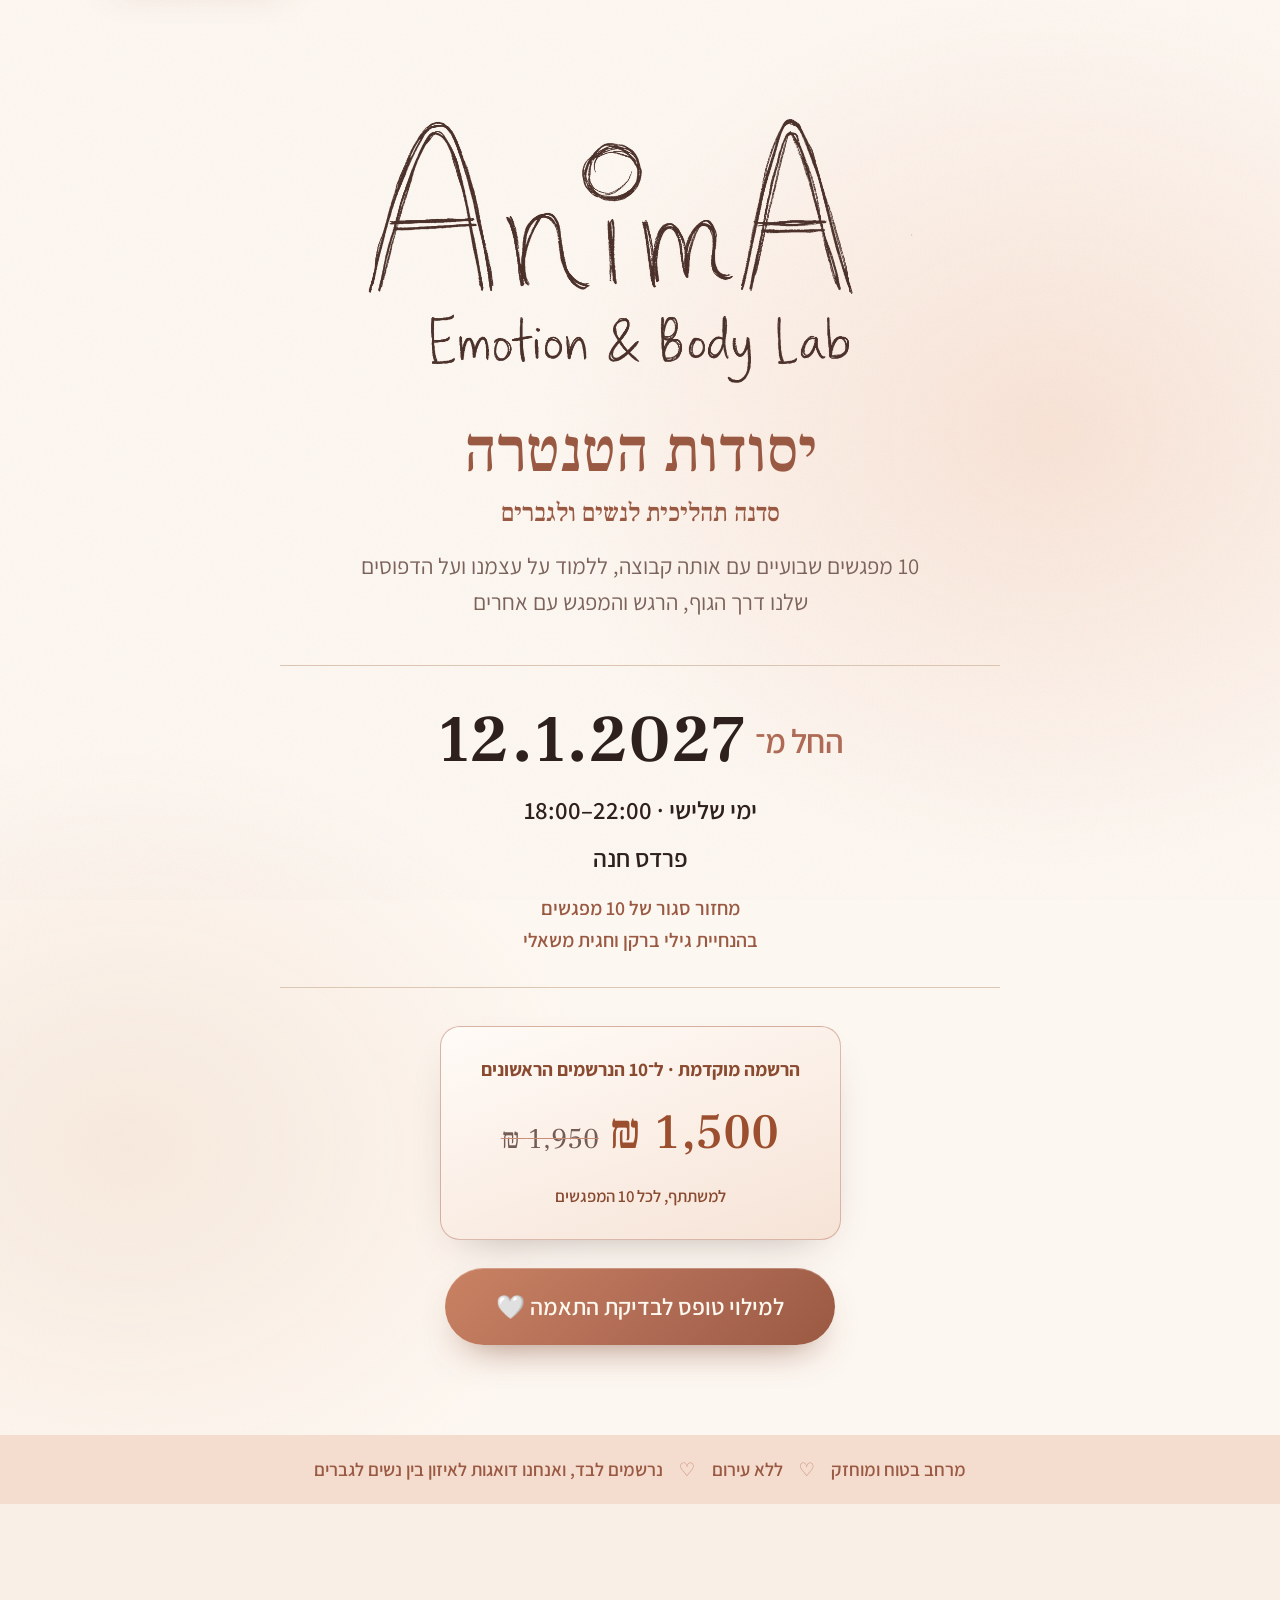
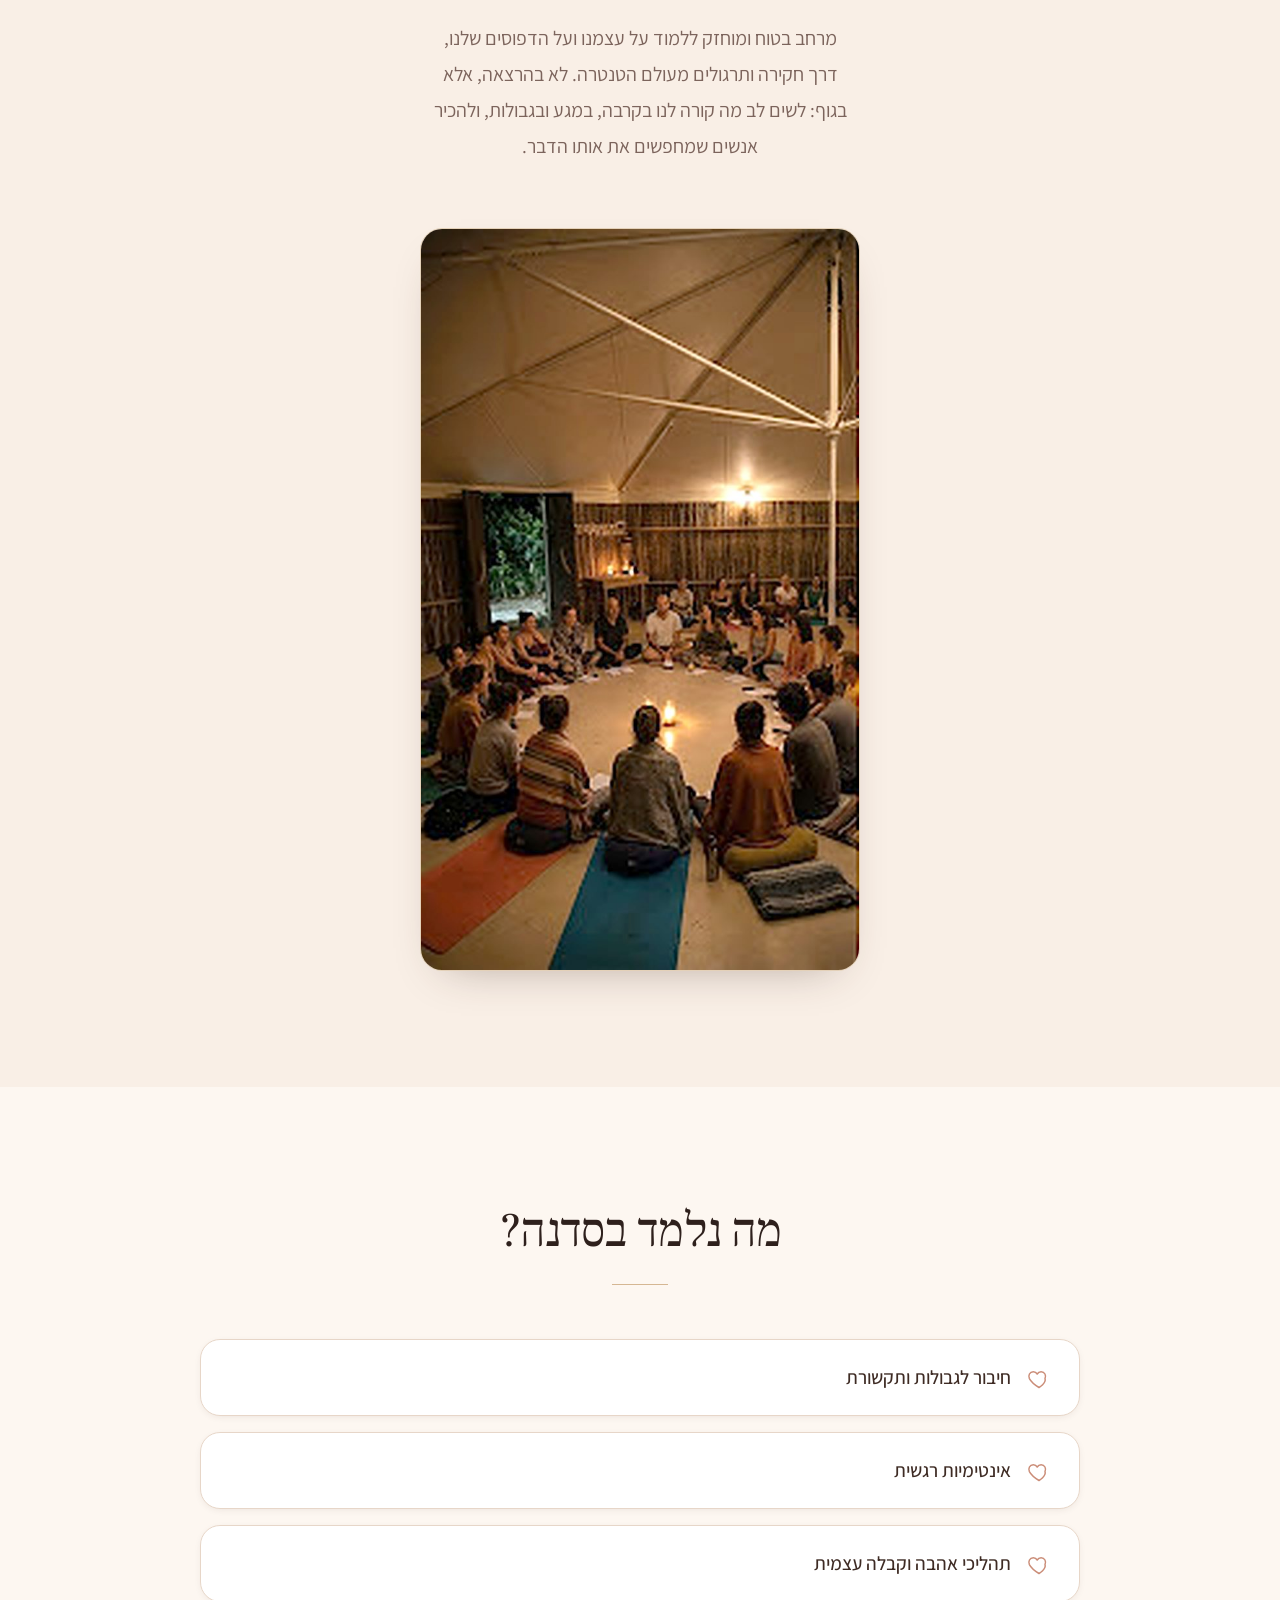
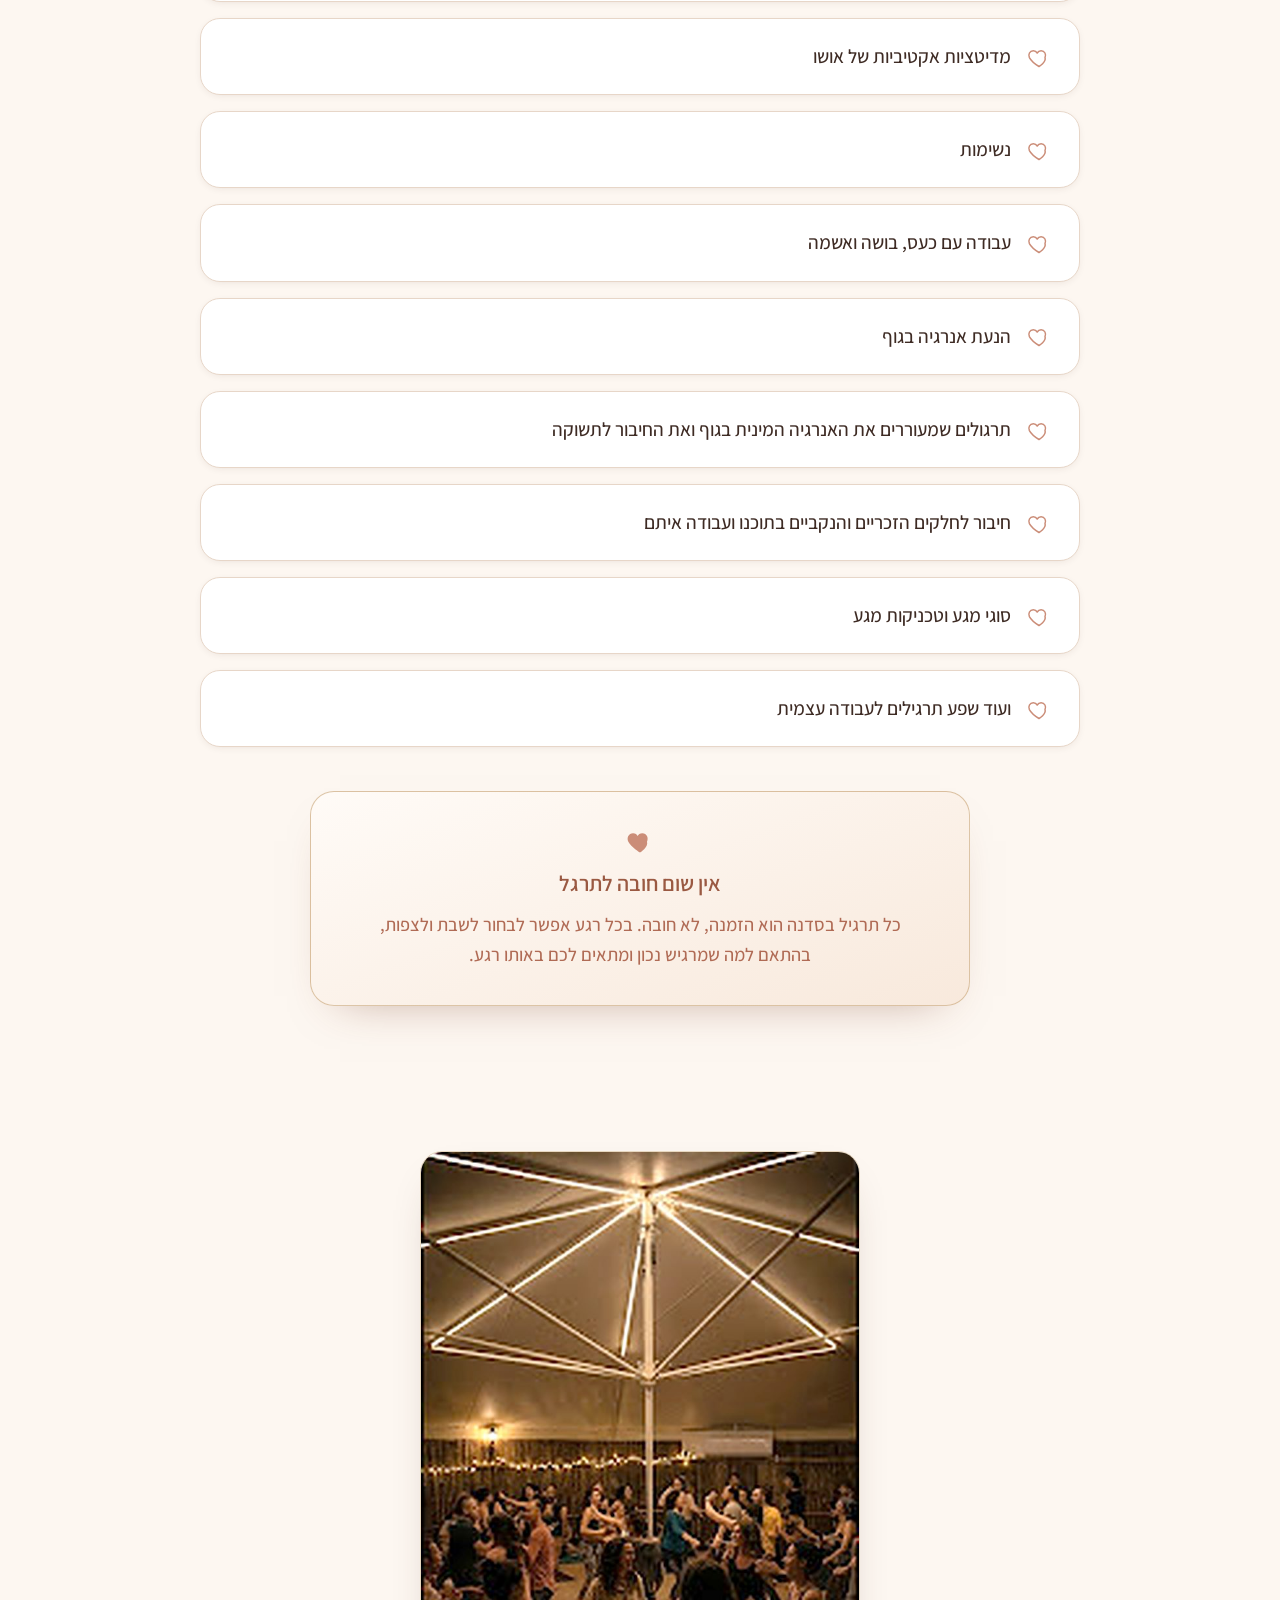
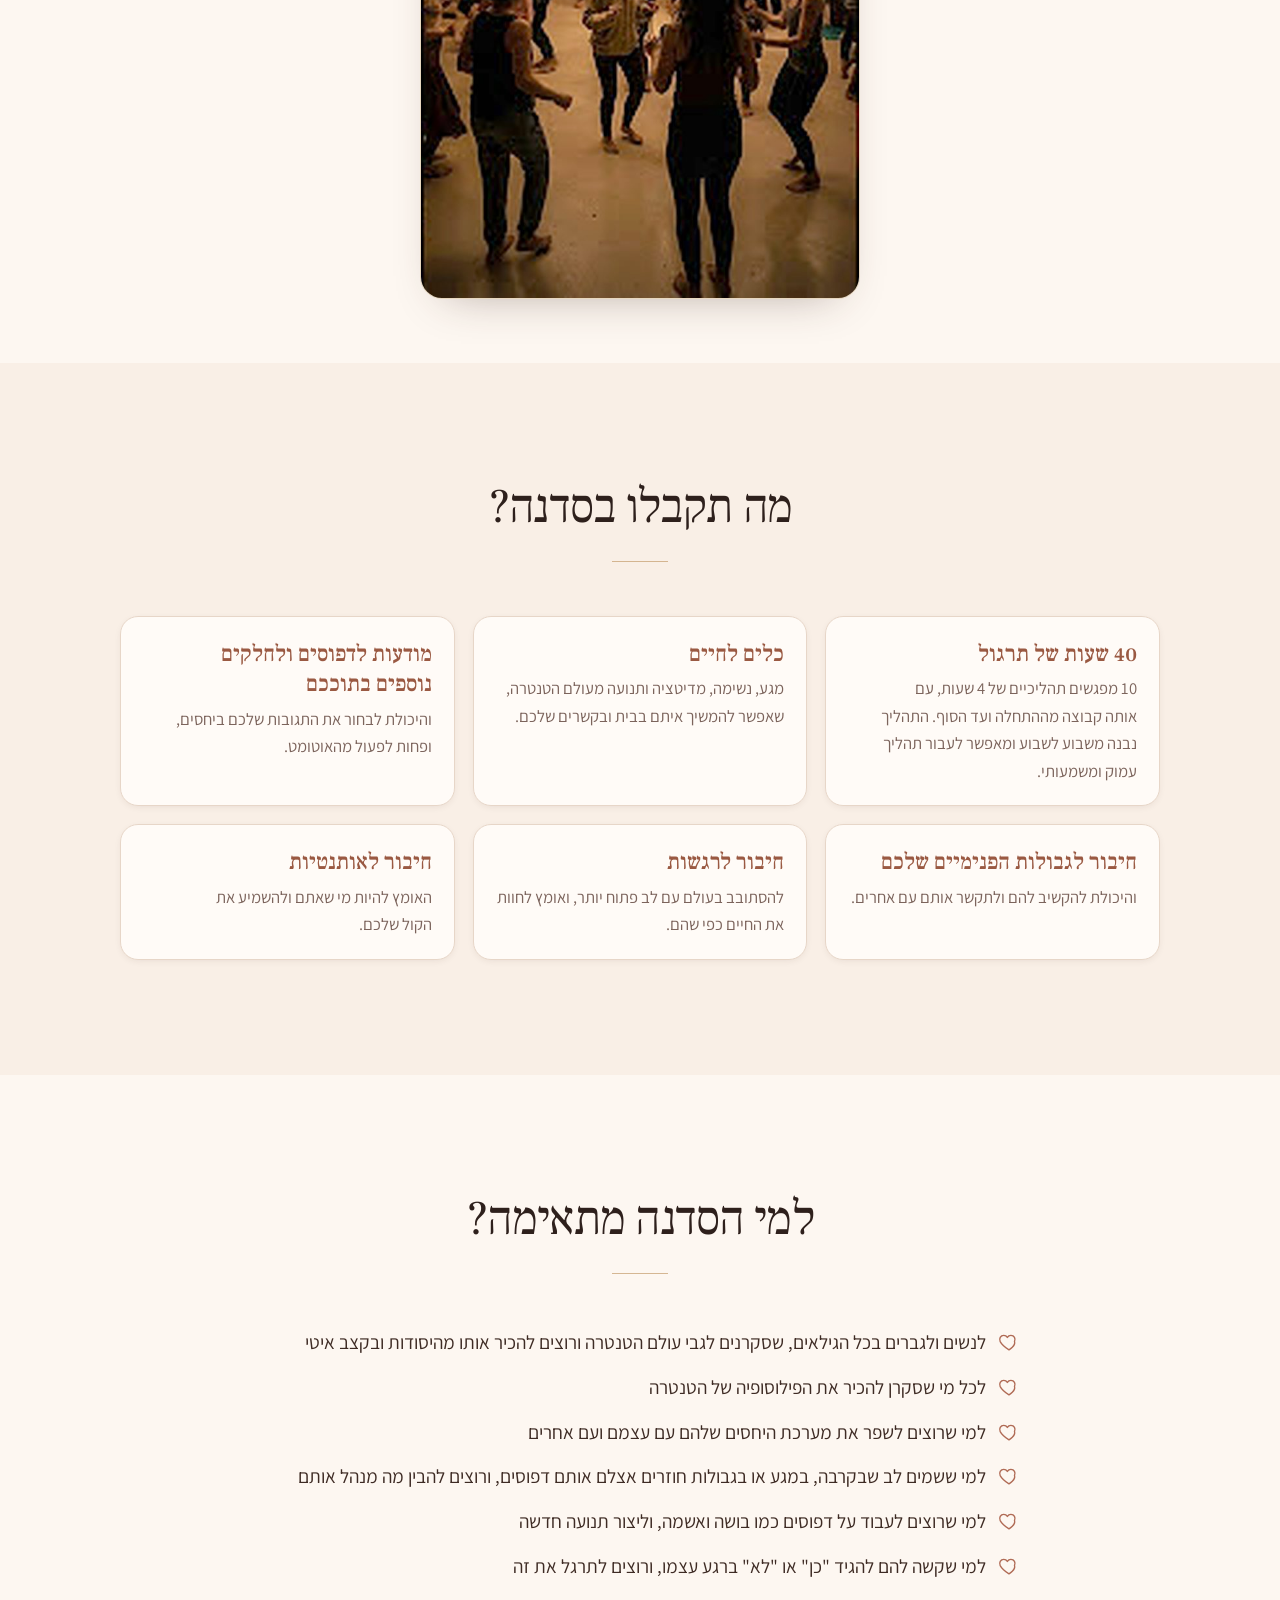
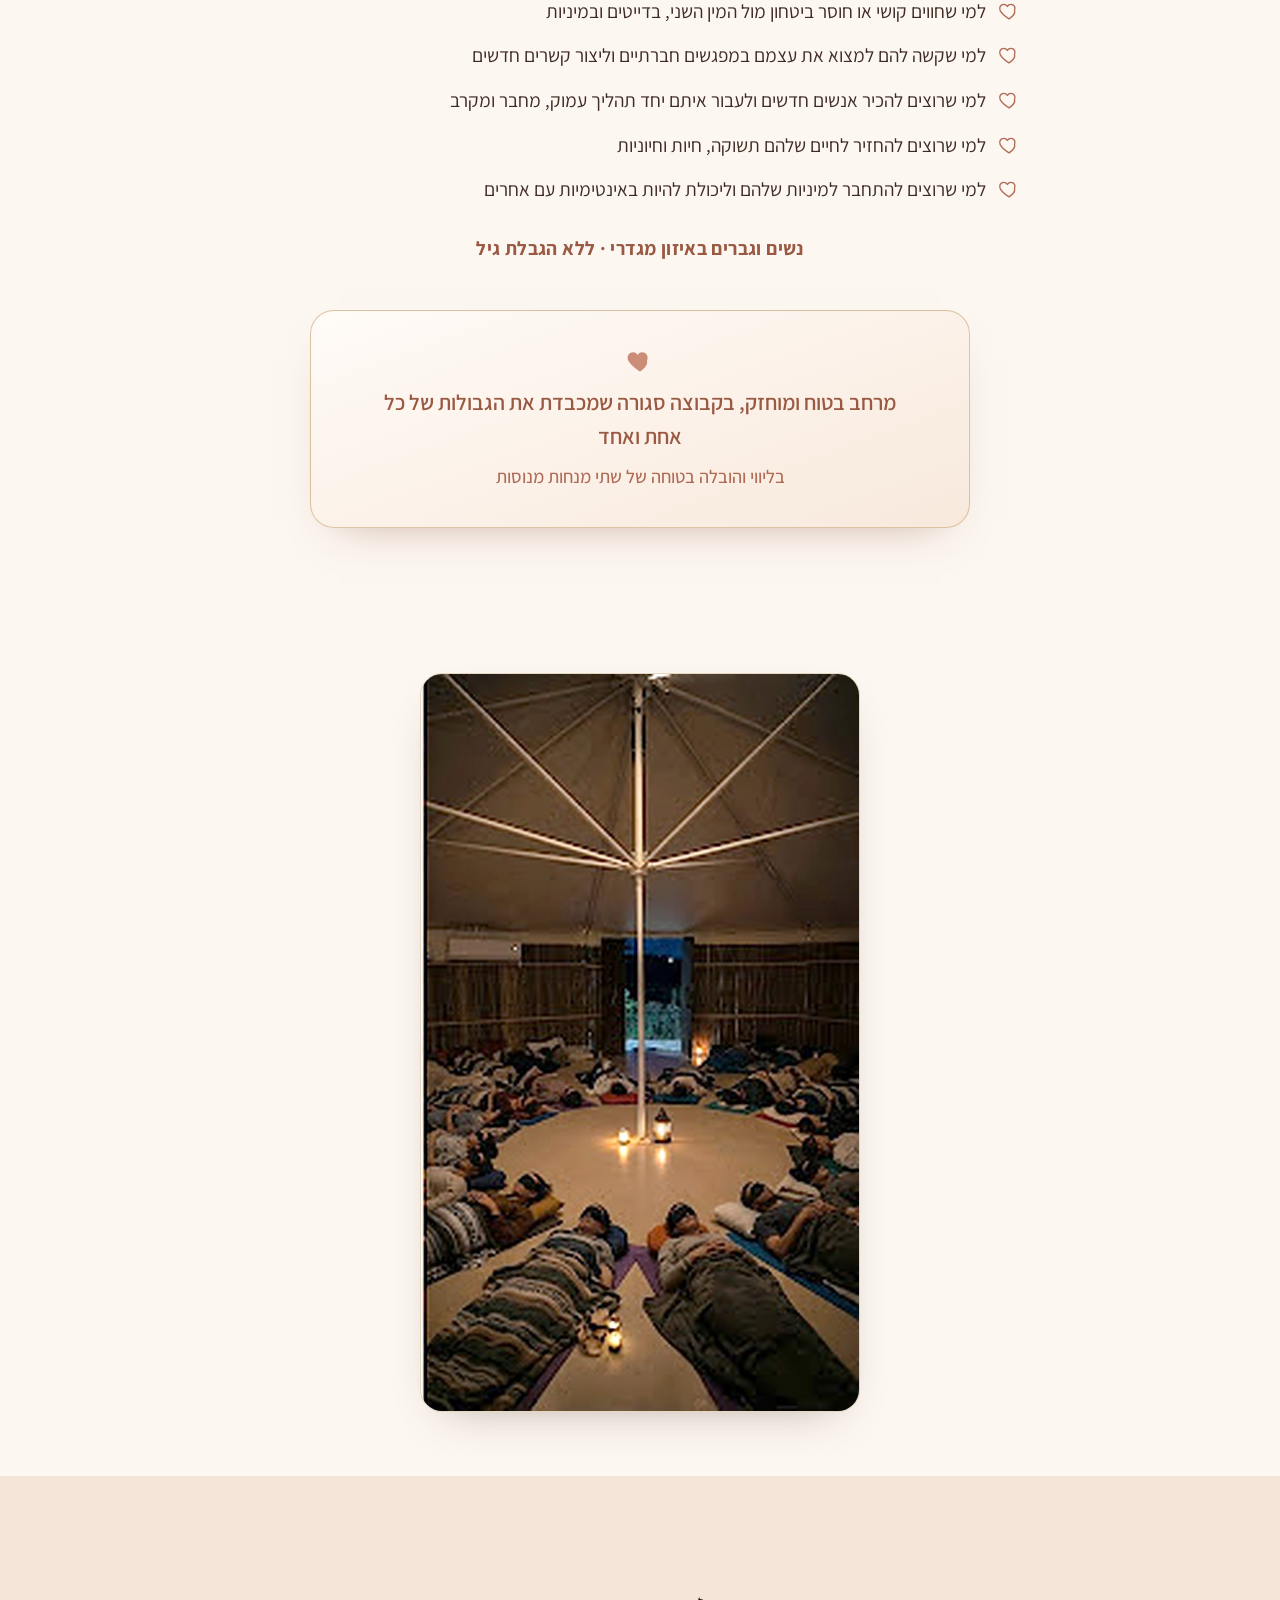
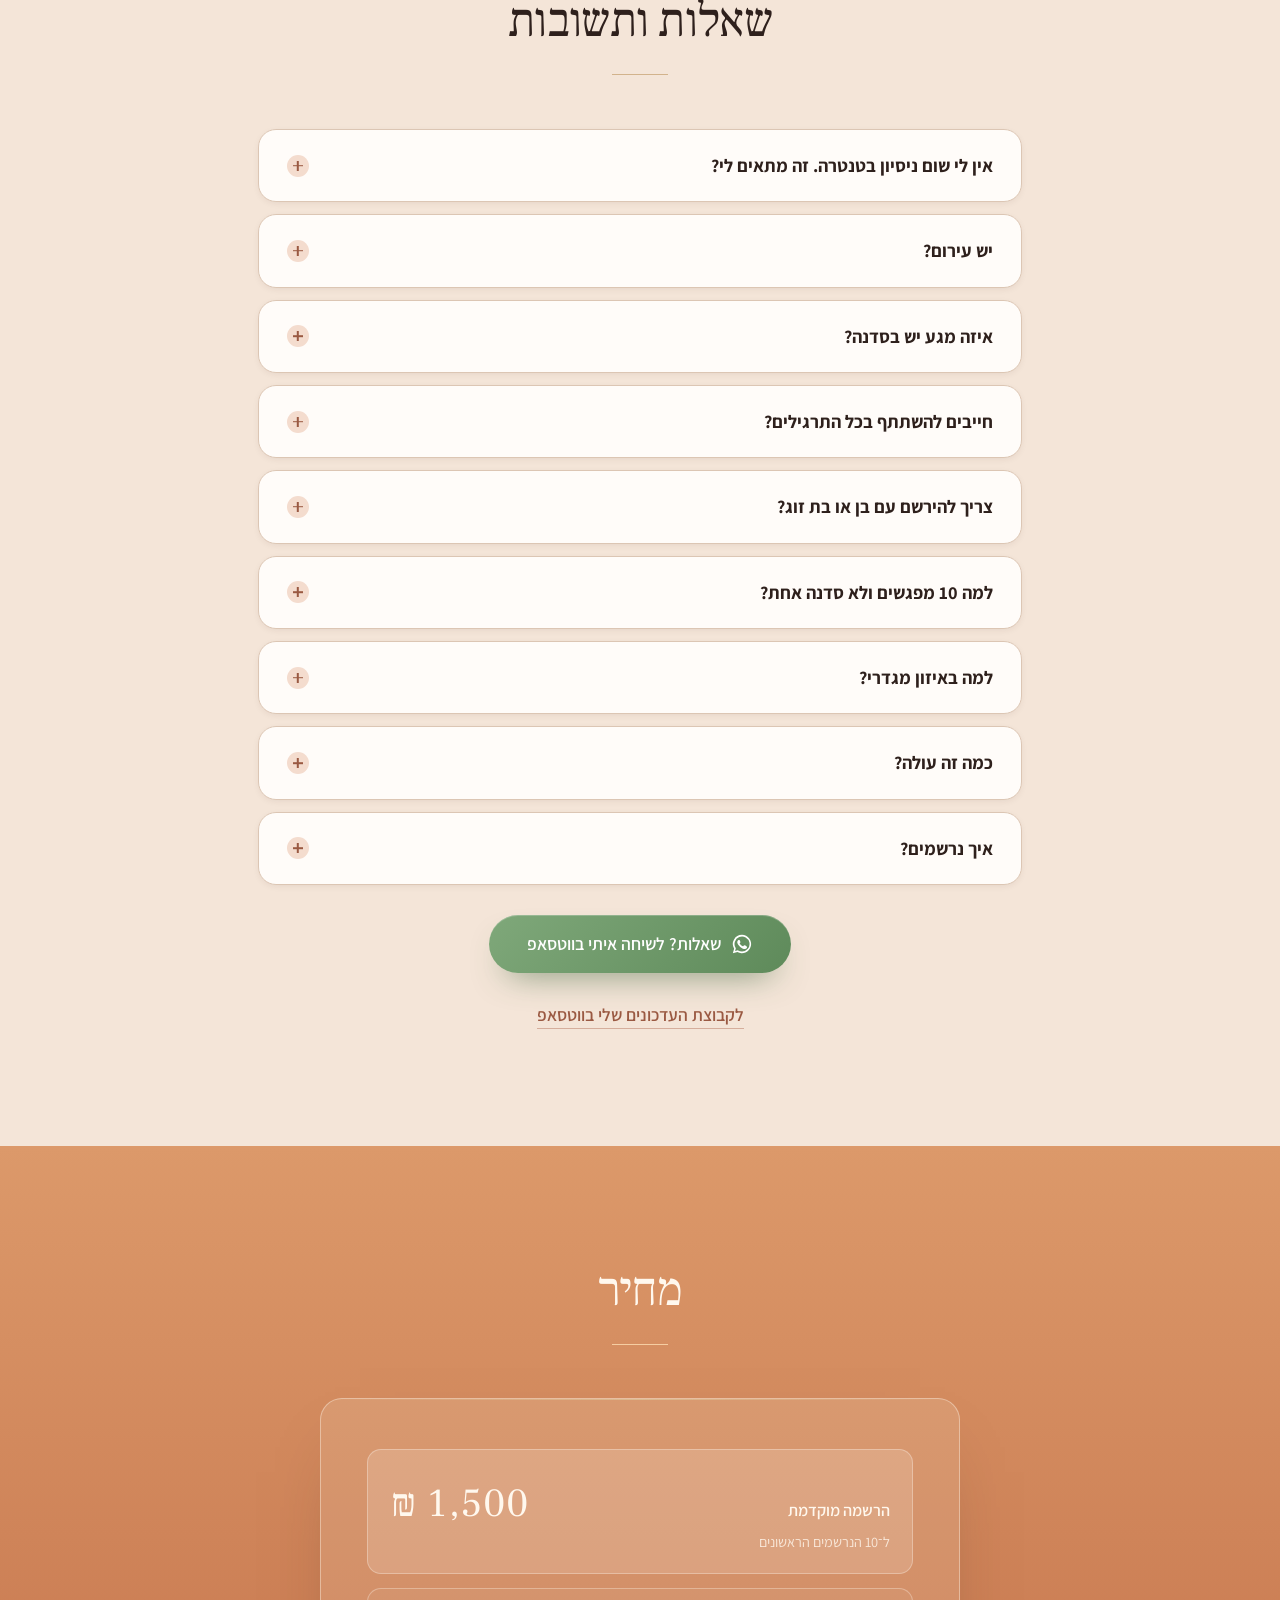
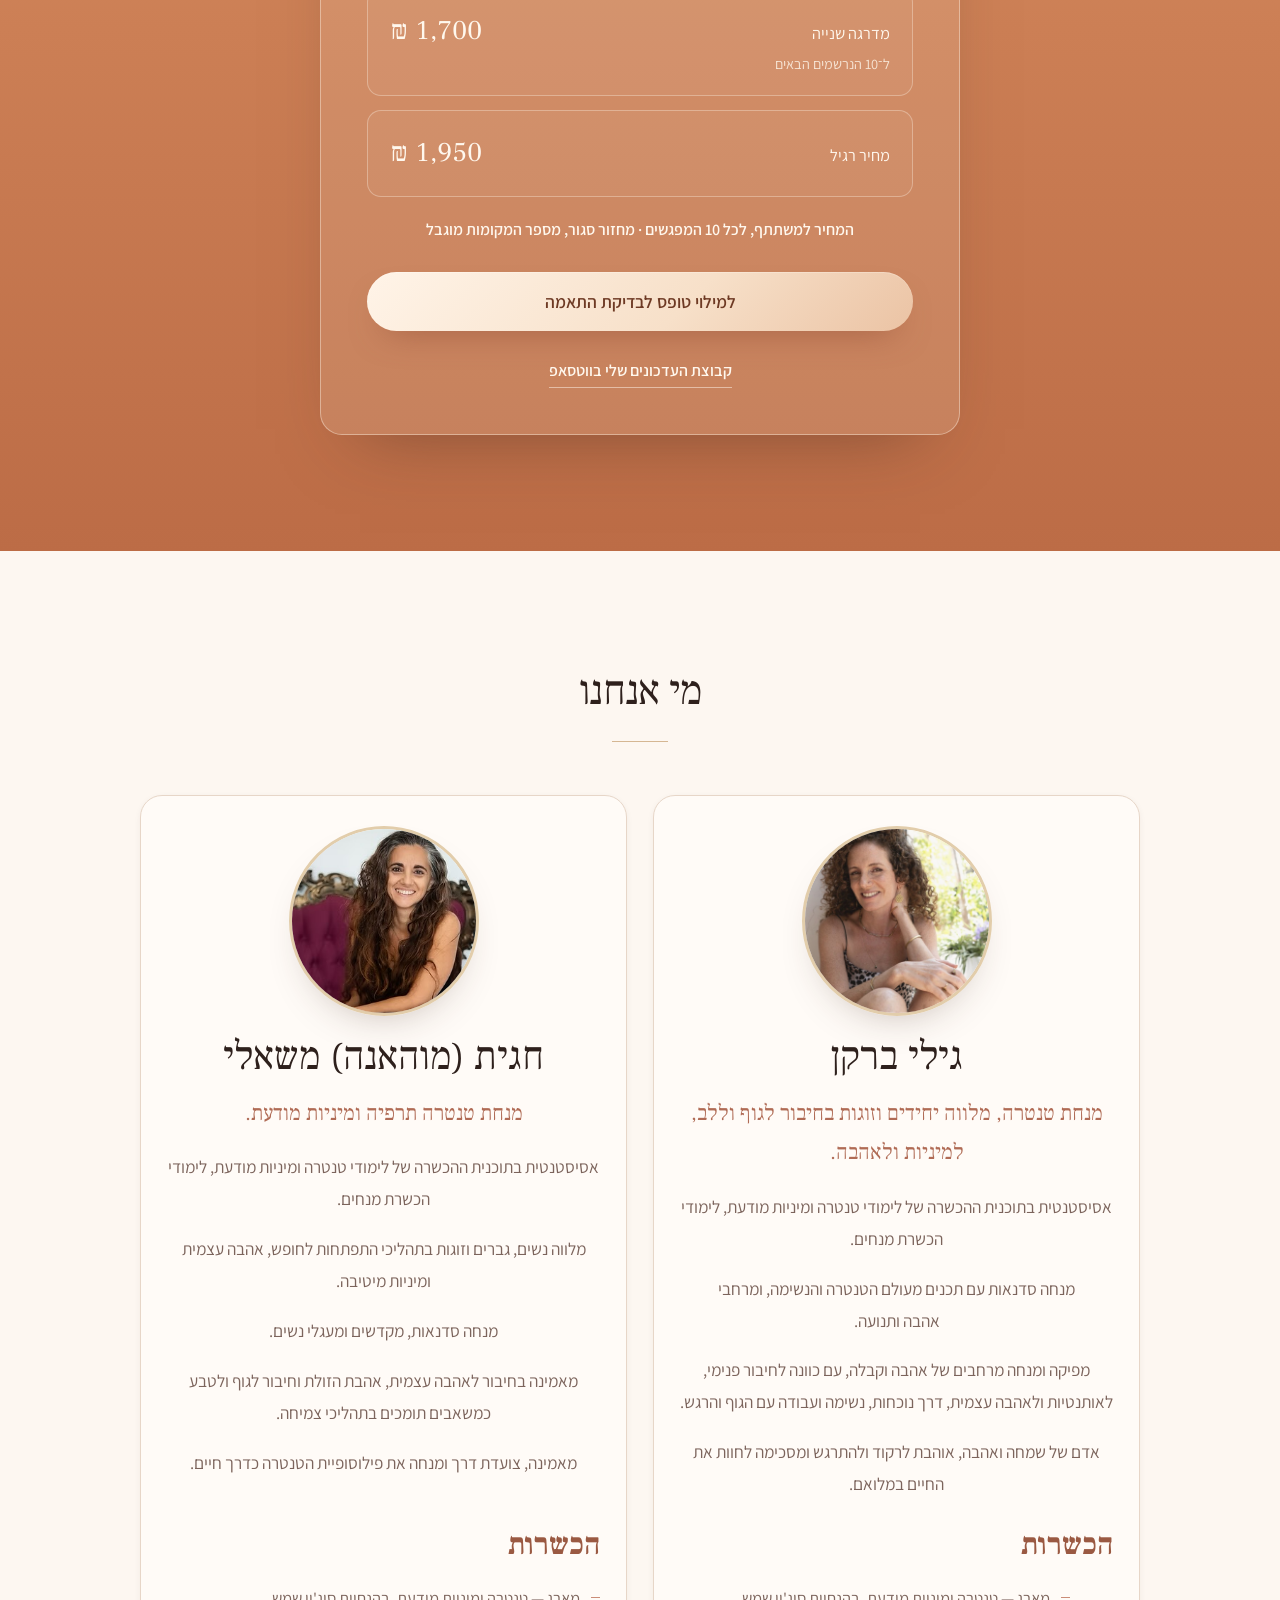
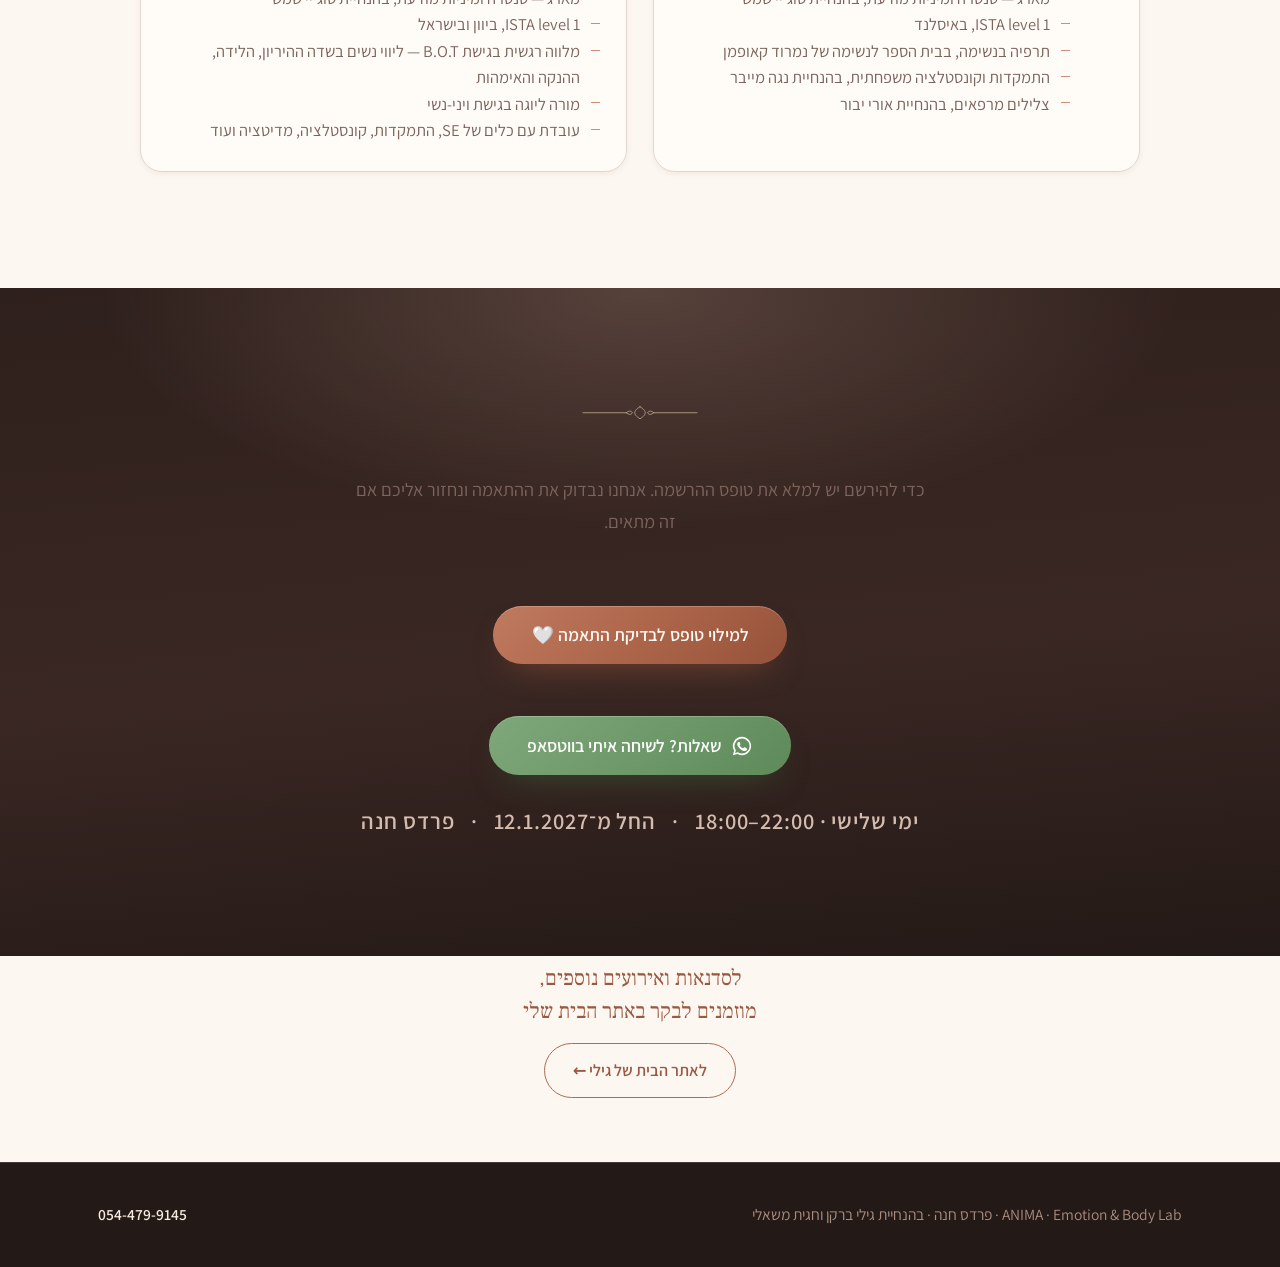
